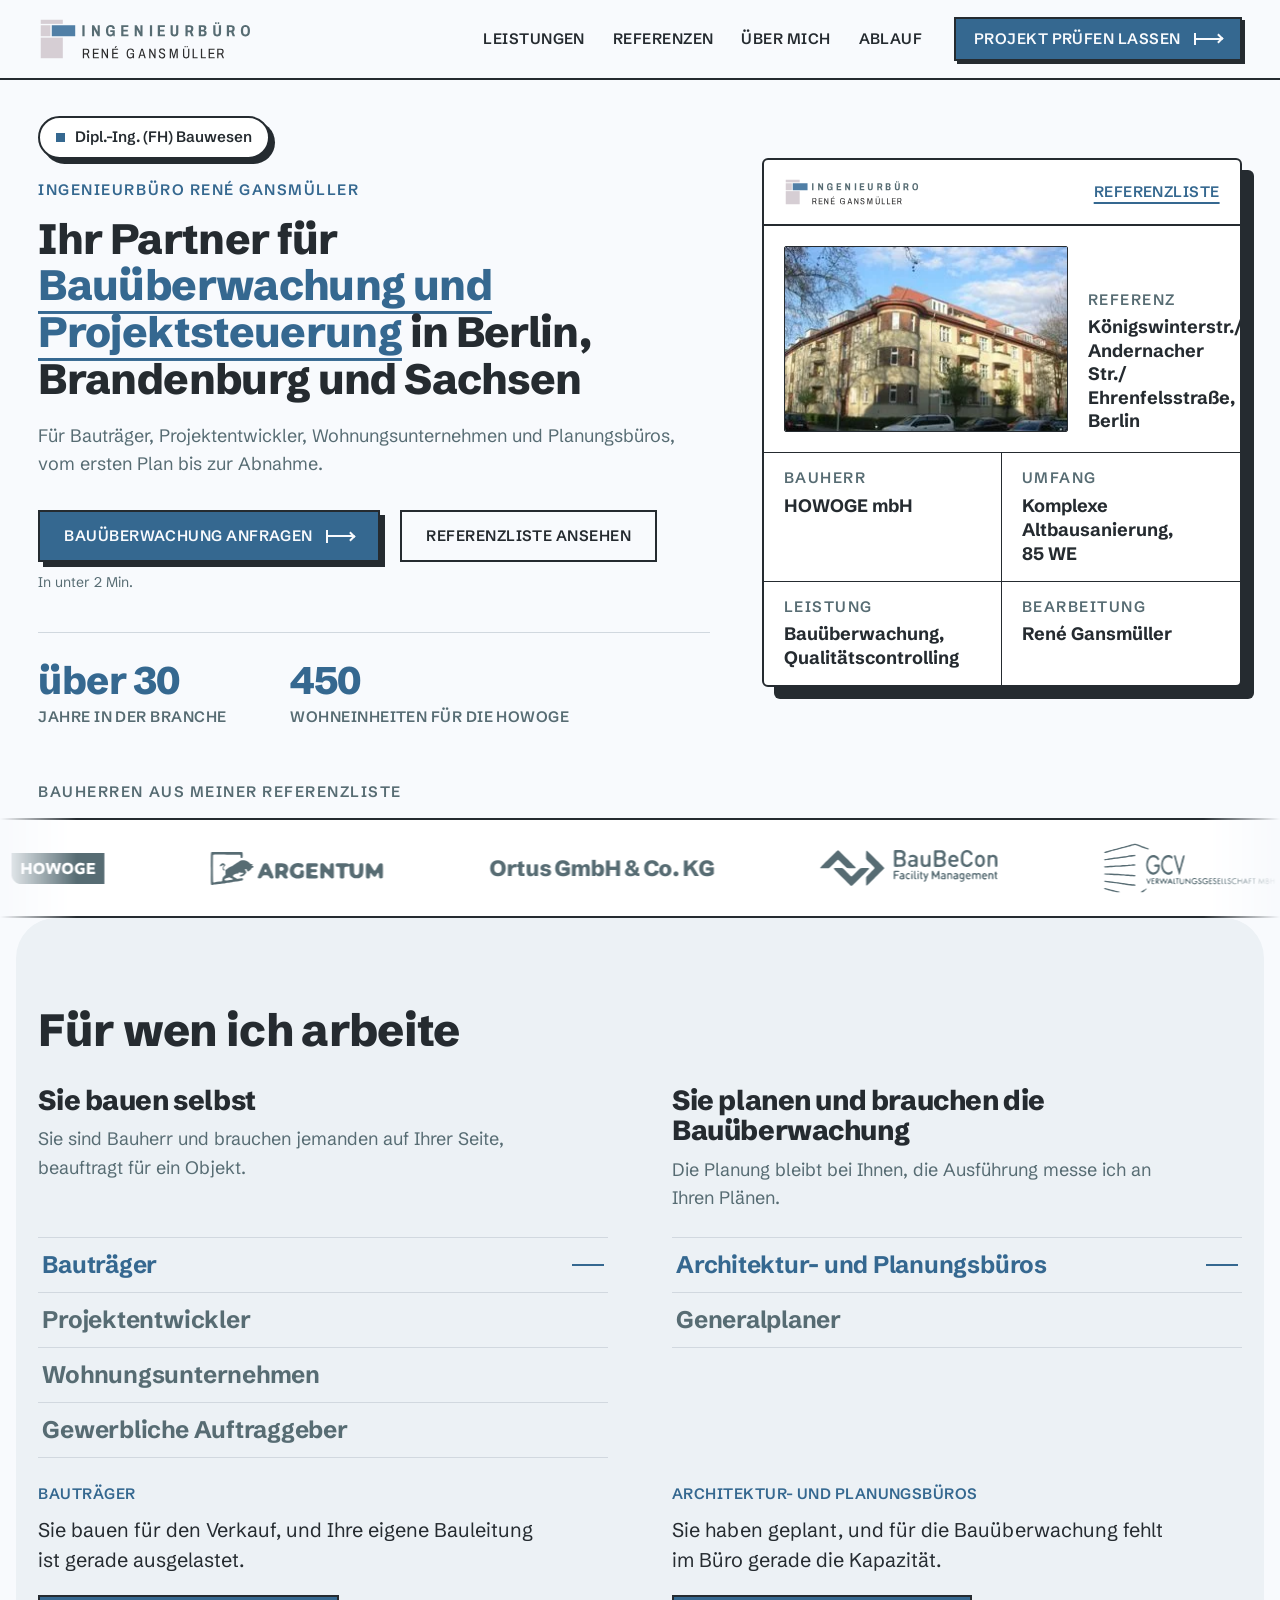
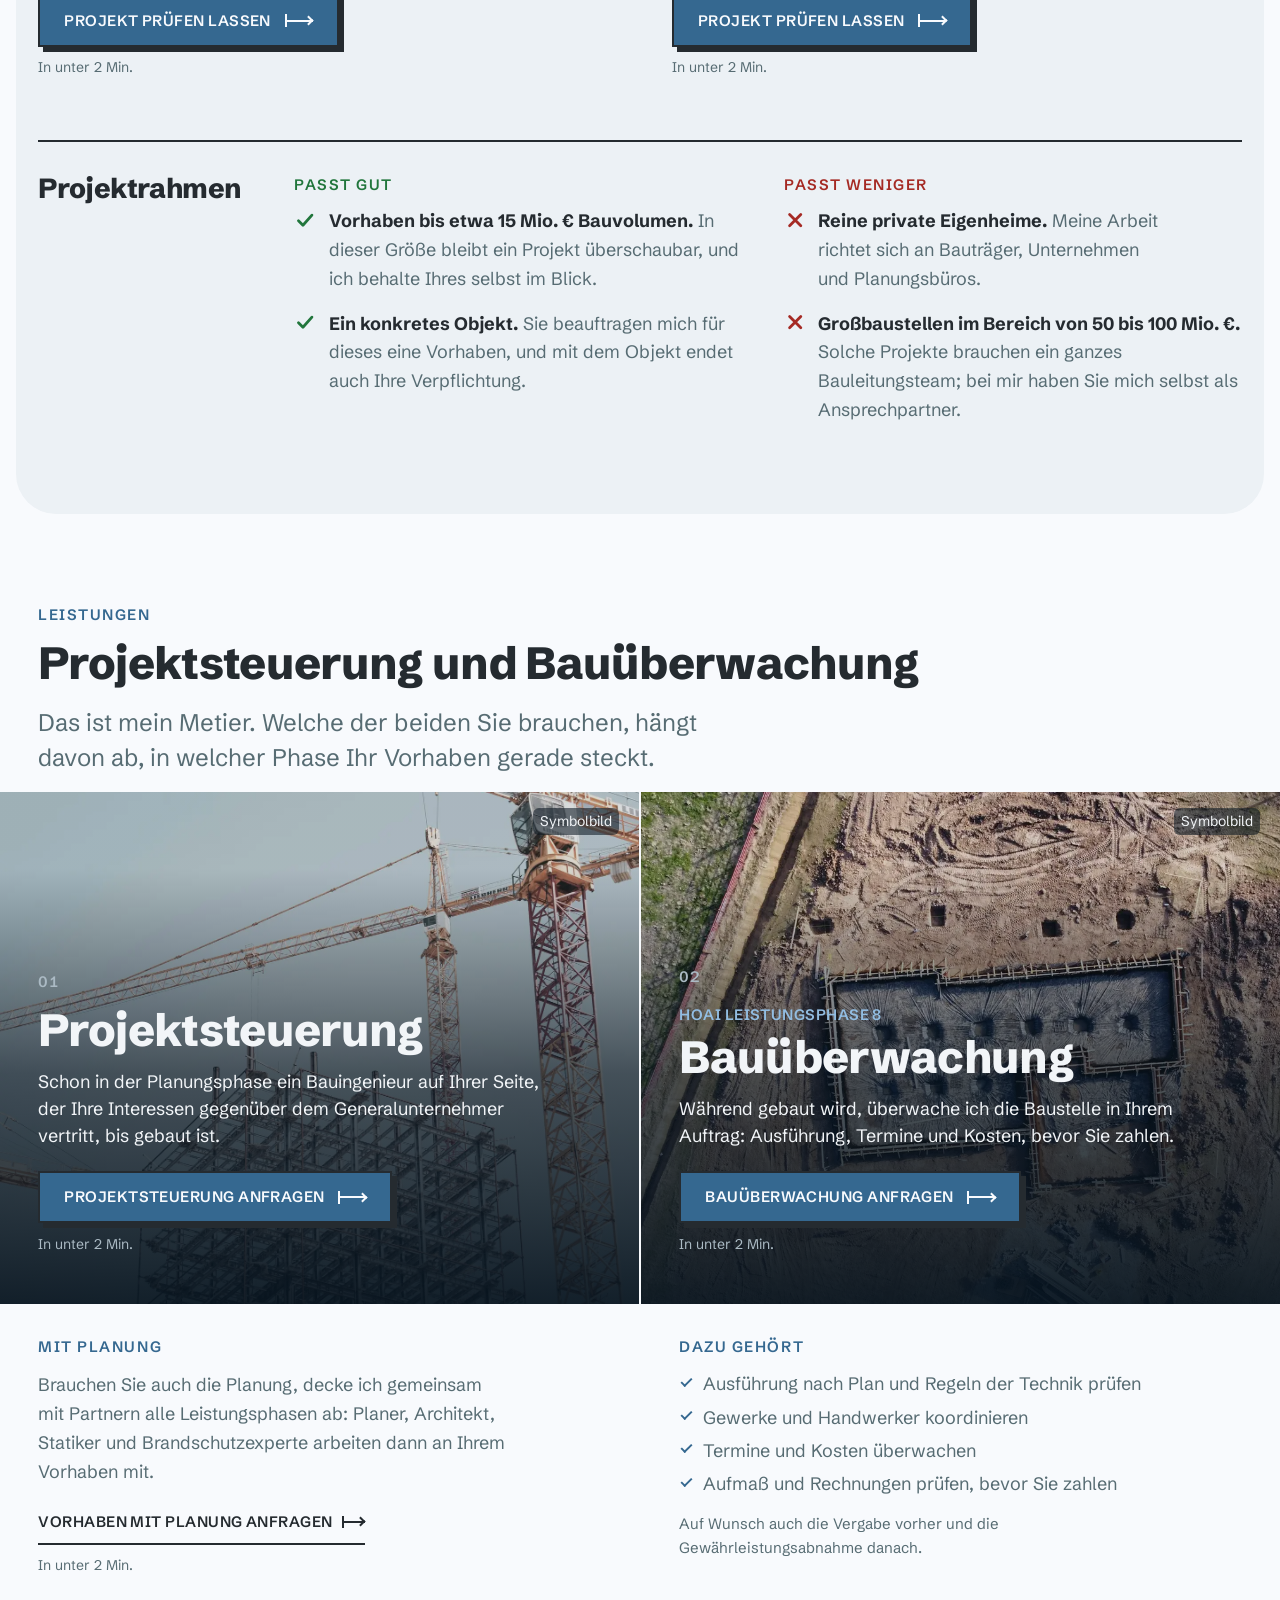
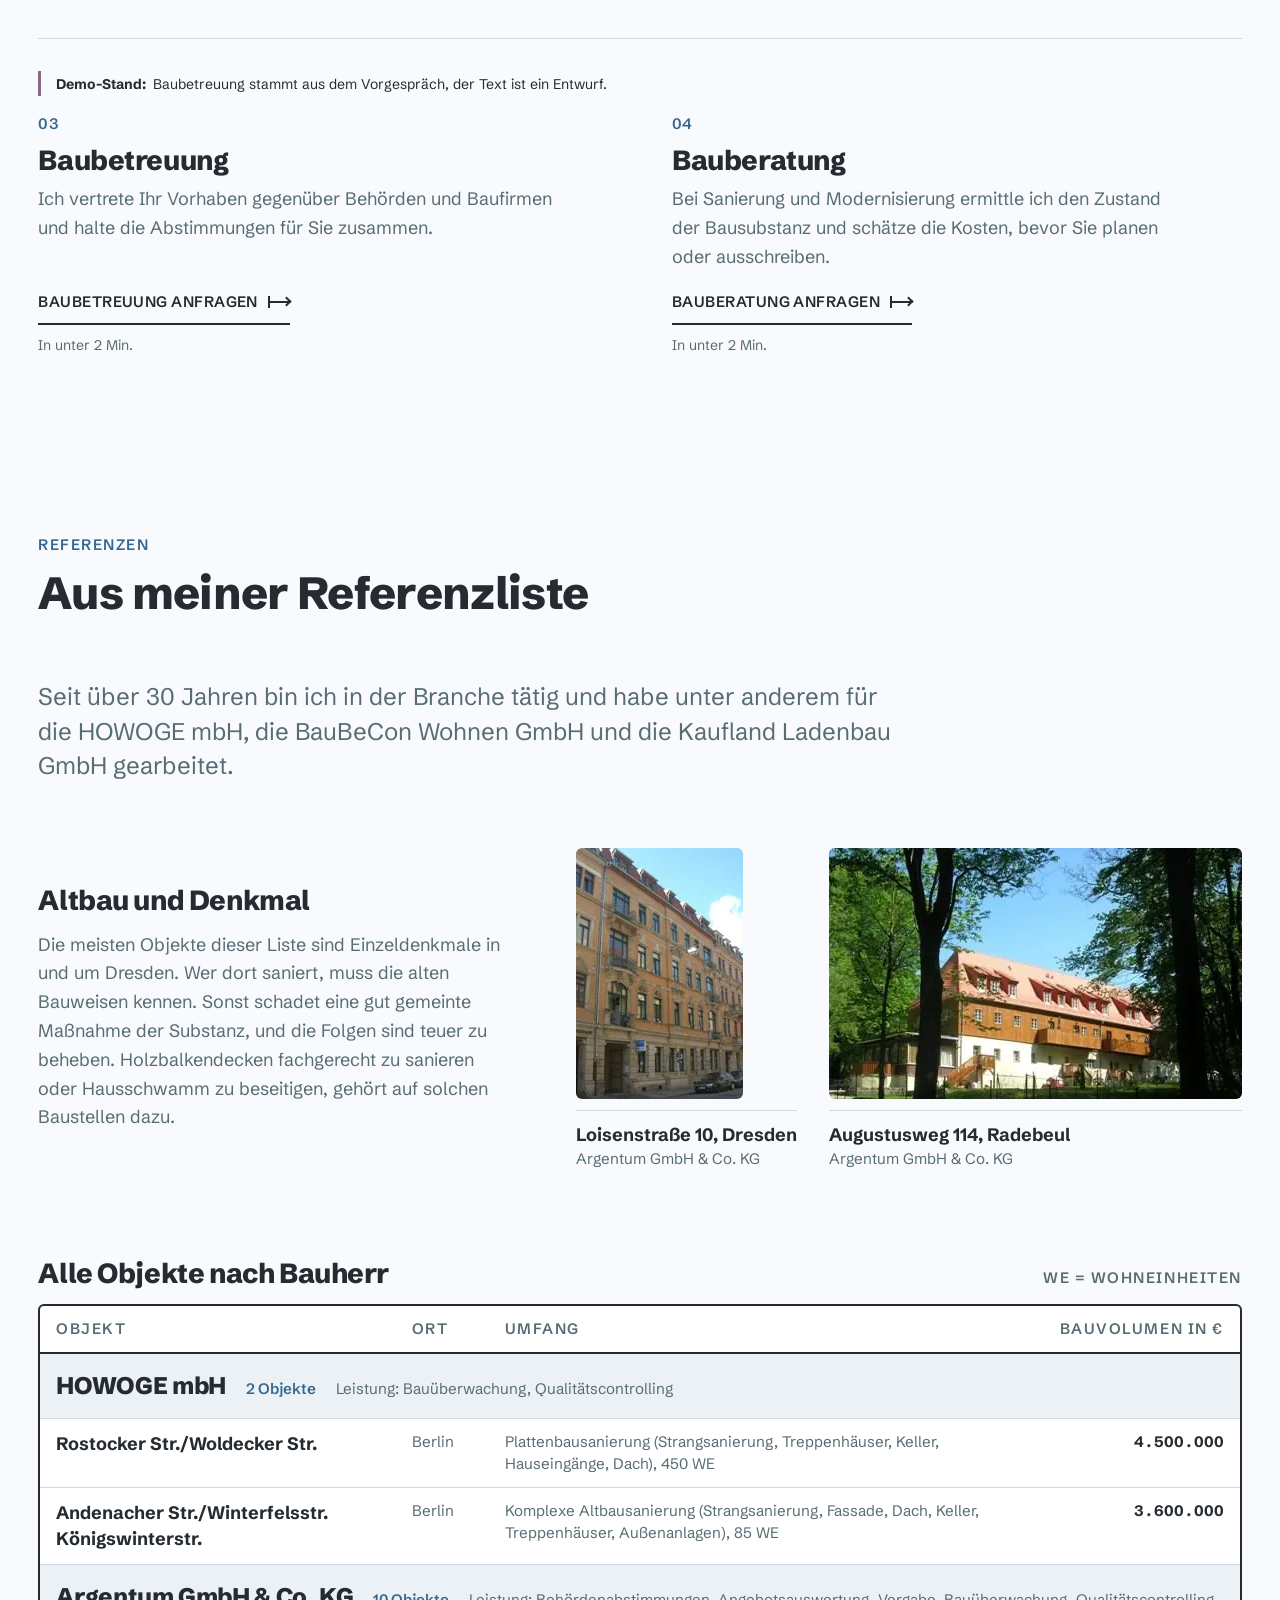
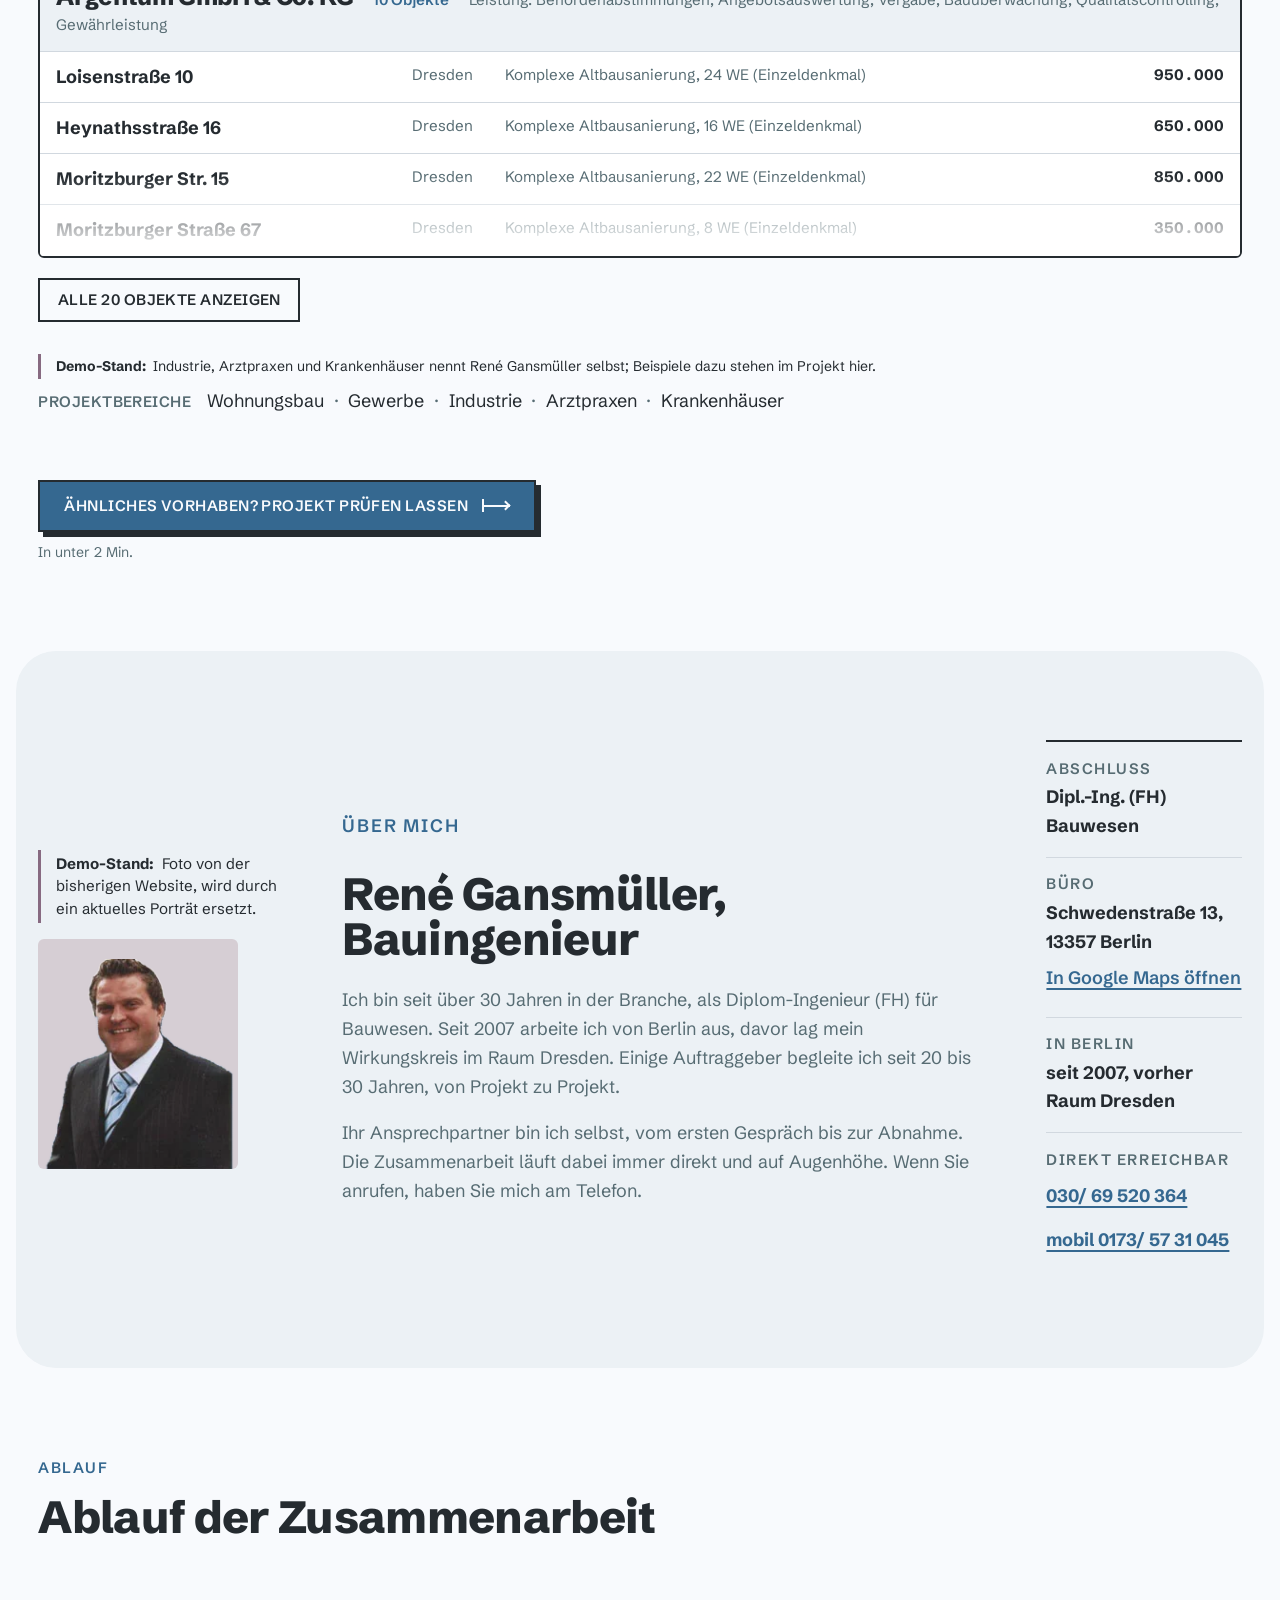
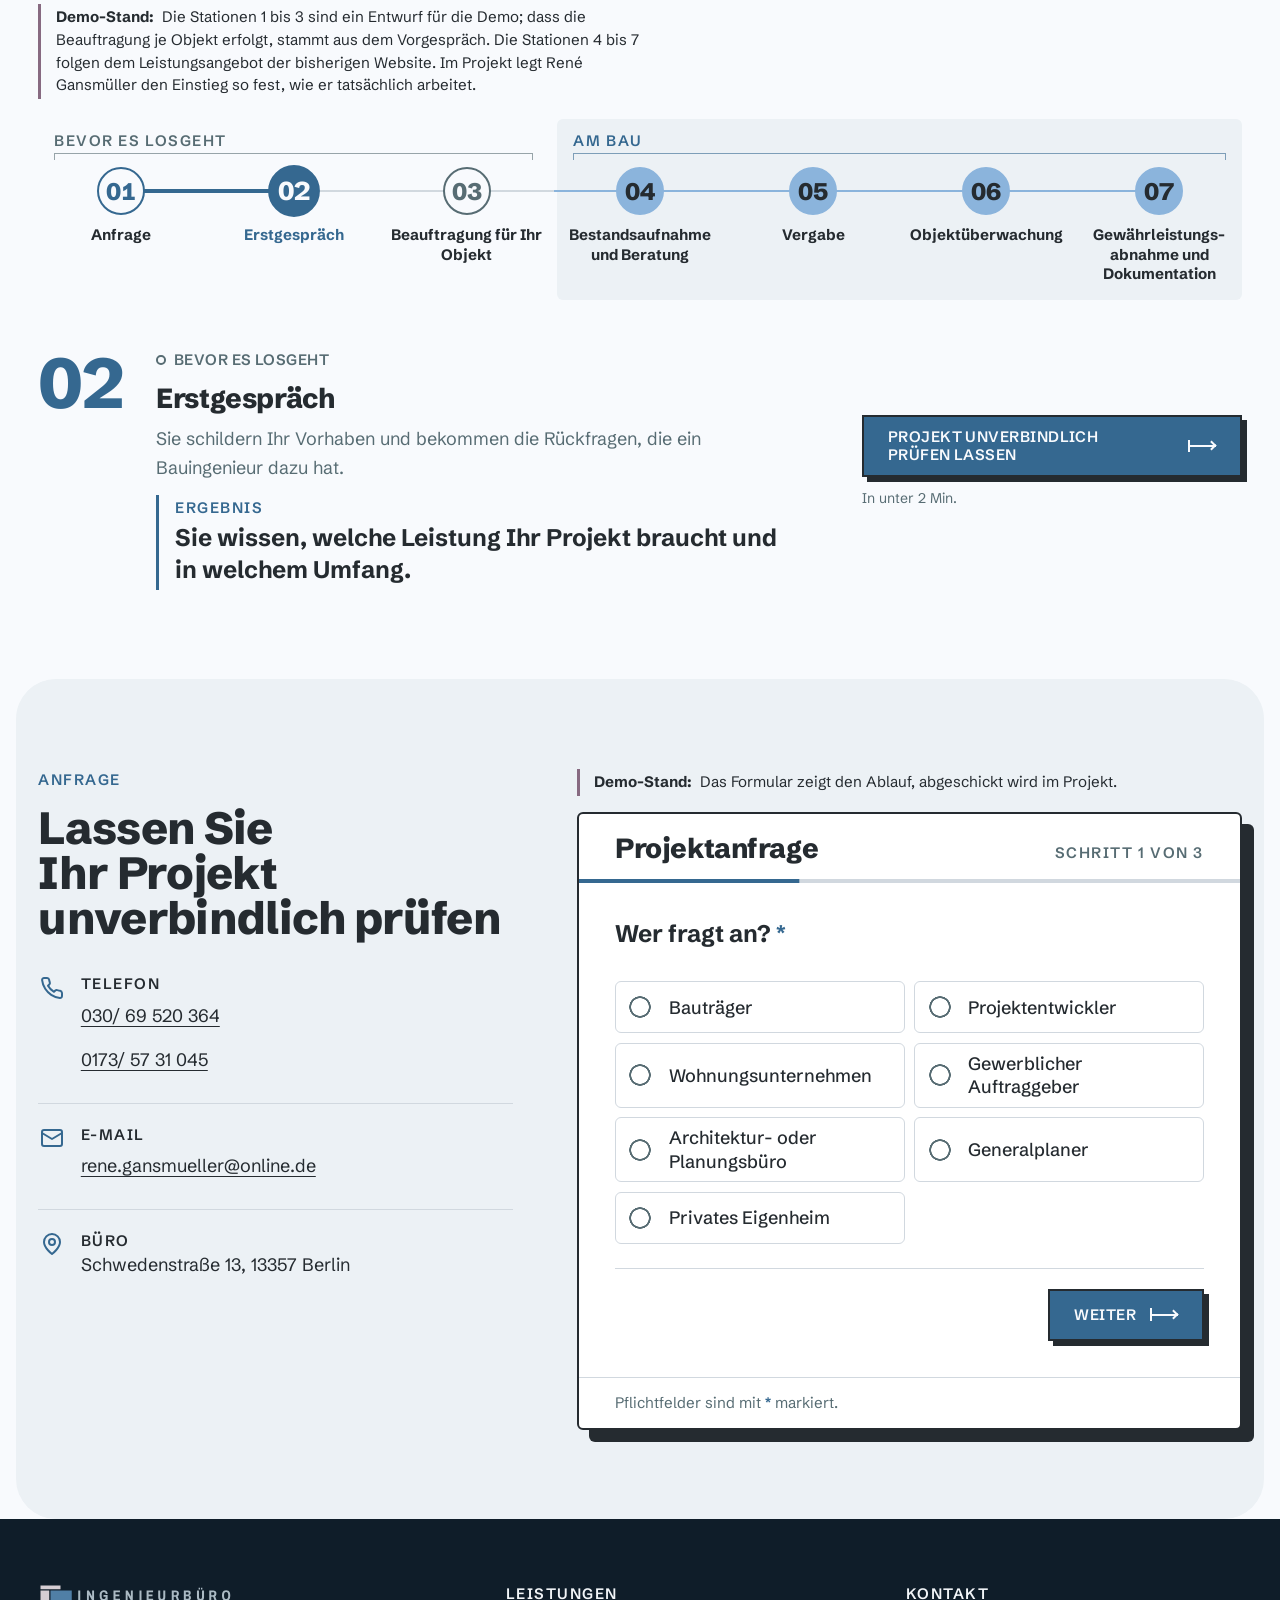
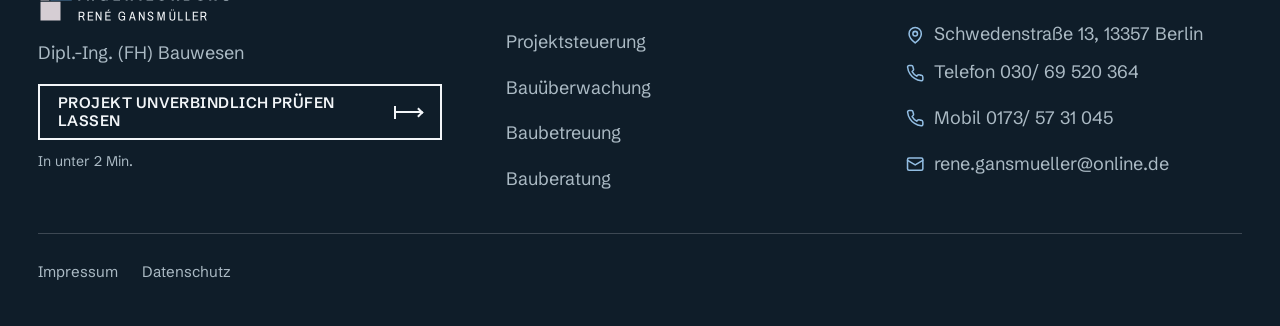
==== site/index.html @ 70e85f19 "Hero-Band im ersten Bildschirm, Für wen zweispaltig mit Rollen-Tabs, Leistungen unten geordnet, Auto" ====
<!DOCTYPE html>
<html lang="de">
<head>
  <meta charset="UTF-8">
  <meta name="viewport" content="width=device-width, initial-scale=1.0">
  <title>Bauüberwachung und Projektsteuerung in Berlin | Gansmüller</title>
  <meta name="description" content="Bauüberwachung und Projektsteuerung für Bauherren und Planungsbüros: René Gansmüller, Bauingenieur in Berlin. Lassen Sie Ihr Projekt unverbindlich prüfen.">

  <meta property="og:type" content="website">
  <meta property="og:locale" content="de_DE">
  <meta property="og:title" content="René Gansmüller · Bauüberwachung und Projektsteuerung">
  <meta property="og:description" content="Bauingenieur in Berlin. Bauüberwachung und Projektsteuerung für Bauherren und Planungsbüros, objektbezogen beauftragt.">
  <meta property="og:image" content="https://gansmueller.vercel.app/assets/images/og-gansmueller.jpg">
  <meta property="og:image:width" content="1200">
  <meta property="og:image:height" content="630">
  <meta name="twitter:card" content="summary_large_image">

  <!-- Lokale Signale, nur belegte Felder (Scrape Impressum/Kontakt, Google-
       Eintrag). Kein aggregateRating, keine openingHours, kein priceRange,
       kein sameAs (keine Profile belegt). url = bestehende Domain laut Scrape. -->
  <script type="application/ld+json">
  {
    "@context": "https://schema.org",
    "@type": "ProfessionalService",
    "name": "Ingenieurbüro René Gansmüller",
    "url": "http://www.ingenieurbuero-gansmueller.de/",
    "telephone": "+49 30 69520364",
    "email": "rene.gansmueller@online.de",
    "address": {
      "@type": "PostalAddress",
      "streetAddress": "Schwedenstraße 13",
      "postalCode": "13357",
      "addressLocality": "Berlin",
      "addressCountry": "DE"
    }
  }
  </script>

  <script>document.documentElement.classList.add("js");</script>

  <link rel="stylesheet" href="css/fonts.css">
  <link rel="stylesheet" href="css/tokens.css">
  <link rel="stylesheet" href="css/base.css">
  <link rel="stylesheet" href="css/styles.css">
</head>
<body>
<!-- Icons (Strich, currentColor), einmal definiert. Funktion, kein Fotoersatz. -->
<svg width="0" height="0" class="vh" aria-hidden="true" focusable="false">
  <symbol id="i-telefon" viewBox="0 0 24 24"><path fill="none" stroke="currentColor" stroke-width="2" stroke-linecap="round" stroke-linejoin="round" d="M22 16.9v3a2 2 0 0 1-2.2 2 19.8 19.8 0 0 1-8.6-3.1 19.5 19.5 0 0 1-6-6A19.8 19.8 0 0 1 2.1 4.2 2 2 0 0 1 4.1 2h3a2 2 0 0 1 2 1.7c.1.9.4 1.8.7 2.7a2 2 0 0 1-.5 2.1L8 9.8a16 16 0 0 0 6 6l1.3-1.3a2 2 0 0 1 2.1-.4c.9.3 1.8.6 2.7.7a2 2 0 0 1 1.7 2z"/></symbol>
  <symbol id="i-mail" viewBox="0 0 24 24"><g fill="none" stroke="currentColor" stroke-width="2" stroke-linecap="round" stroke-linejoin="round"><rect x="2" y="4" width="20" height="16" rx="2"/><path d="m22 7-10 6L2 7"/></g></symbol>
  <symbol id="i-ort" viewBox="0 0 24 24"><g fill="none" stroke="currentColor" stroke-width="2" stroke-linecap="round" stroke-linejoin="round"><path d="M20 10c0 6-8 12-8 12S4 16 4 10a8 8 0 0 1 16 0z"/><circle cx="12" cy="10" r="3"/></g></symbol>
</svg>

<a class="sprunglink" href="#top">Zum Inhalt springen</a>

<header class="kopf kopf--kurzfassung" data-kopf>
  <div class="kopf__innen">
    <a class="kopf__logo" href="#top" aria-label="Ingenieurbüro René Gansmüller, zur Startseite">
      <img src="assets/images/logo.svg" alt="" width="156" height="32">
    </a>
    <nav class="kopf__nav" id="hauptmenue" aria-label="Hauptnavigation">
      <a href="#leistungen">Leistungen</a>
      <a href="#referenzen">Referenzen</a>
      <a href="#ueber-mich">Über mich</a>
      <a href="#ablauf">Ablauf</a>
      <a class="btn" href="#anfrage">Projekt prüfen lassen<span class="mass" aria-hidden="true"></span></a>
    </nav>
    <a class="kopf__tel" href="tel:+493069520364"><svg class="icon" aria-hidden="true"><use href="#i-telefon"/></svg>030/ 69 520 364</a>
    <a class="btn" href="#anfrage"><span class="lang"><span class="cta-text--voll">Projekt unverbindlich prüfen lassen</span><span class="cta-text--kurzfassung">Projekt prüfen lassen</span></span><span class="kurz">Projekt prüfen</span><span class="mass" aria-hidden="true"></span></a>
    <button class="kopf__menue" type="button" aria-expanded="false" aria-controls="hauptmenue" data-menue>
      <span class="kopf__menue-zeichen" aria-hidden="true"></span><span class="kopf__menue-text" data-menue-text>Menü</span>
    </button>
  </div>
</header>

<main id="top" tabindex="-1">

  <!-- Erster Bildschirm (Desktop): Hero und Bauherren-Band füllen zusammen
       die Fensterhöhe, das Band sitzt unten bündig (Bruno, Überarbeitung 3). -->
  <div class="erster-schirm">

  <!-- 1 · HERO – Referenz-Split. Inhalte aus Hero C (Station 2), Plankopf-Karte
       mit echter Referenz. Quellen: Objekt, Bauherr, Umfang, Leistung:
       Referenzliste.pdf; Bildunterschrift: Altseite 4.html; Titel: Impressum;
       „über 30 Jahre in der Branche“: Transkript; 450 WE: Referenzliste.pdf. -->
  <section class="hero layout" aria-labelledby="hero-titel">
    <div class="breakout hero__raster">
      <div class="hero__text">
        <p class="plakette">Dipl.-Ing. (FH) Bauwesen</p>
        <p class="kicker">Ingenieurbüro René Gansmüller</p>
        <h1 id="hero-titel">Ihr Partner für <span class="akzent">Bauüberwachung und Projektsteuerung</span> in Berlin, Brandenburg und Sachsen</h1>
        <p class="hero__zeile">Für Bauträger, Projektentwickler, Wohnungsunternehmen und Planungsbüros, vom ersten Plan bis zur Abnahme.</p>
        <div class="aktionen">
          <span class="cta-mit-claim"><a class="btn" href="?leistung=bauueberwachung#anfrage" data-vorbelegen>Bauüberwachung anfragen<span class="mass" aria-hidden="true"></span></a><span class="cta-claim">In unter 2 Min.</span></span>
          <a class="btn btn--kontur" href="#referenzen">Referenzliste ansehen</a>
        </div>
        <dl class="kennzahlen">
          <div><dt>Jahre in der Branche</dt><dd>über <span class="zaehler zaehler--2" data-zaehler="30" data-kurve="stark">30</span></dd></div>
          <div><dt>Wohneinheiten für die HOWOGE</dt><dd><span class="zaehler zaehler--3" data-zaehler="450" data-kurve="mild">450</span></dd></div>
        </dl>
      </div>

      <div class="plankopf">
        <div class="plankopf__kopf"><img src="assets/images/logo.svg" alt="" width="156" height="32"><a href="#referenzen">Referenzliste</a></div>
        <figure class="plankopf__objekt">
          <picture>
            <source srcset="assets/images/altbau-berlin-koenigswinterstrasse.webp" type="image/webp">
            <img src="assets/images/altbau-berlin-koenigswinterstrasse.jpg" alt="Wohngebäude an der Königswinterstraße in Berlin" width="284" height="186" decoding="async">
          </picture>
          <figcaption><span class="label">Referenz</span><strong>Königswinterstr./ Andernacher Str./ Ehrenfelsstraße, Berlin</strong></figcaption>
        </figure>
        <dl class="schriftfeld">
          <div><dt>Bauherr</dt><dd>HOWOGE mbH</dd></div>
          <div><dt>Umfang</dt><dd>Komplexe Altbausanierung, 85&nbsp;WE</dd></div>
          <div><dt>Leistung</dt><dd>Bauüberwachung, Qualitäts&shy;controlling</dd></div>
          <div><dt>Bearbeitung</dt><dd>René Gansmüller</dd></div>
        </dl>
      </div>
    </div>
  </section>

  <!-- BAUHERREN-BAND – Namen und Alt-Texte: Referenzliste.pdf. Logos: HOWOGE von
       deren Website, die übrigen vier für die Demo bereitgestellt und vektorisiert
       (quellen/logos.md). Ortus als Wortmarke. Reines CSS: läuft langsam, hält bei
       Hover an, bei reduzierter Bewegung statische Reihe. Drei Kopien aria-hidden,
       damit das Band auch auf breiten Fenstern lückenlos gefüllt ist. -->
  <section class="layout marquee-band" aria-labelledby="bauherren-titel">
    <div class="breakout marquee-kopf">
      <h2 class="label marquee-titel" id="bauherren-titel">Bauherren aus meiner Referenzliste</h2>
    </div>
    <!-- Einfärbung der Logos im Ruhezustand: exakt --color-text-muted (flood-color per CSS).
         „negativ“: HOWOGE hat weiße Schrift auf eigener Fläche; die Fläche wird eingefärbt,
         die Schrift bleibt ausgespart. -->
    <svg class="svg-filter" aria-hidden="true" focusable="false" width="0" height="0">
      <filter id="logo-mono" color-interpolation-filters="sRGB">
        <feFlood class="logo-mono-farbe"/>
        <feComposite in2="SourceAlpha" operator="in"/>
      </filter>
      <filter id="logo-mono-negativ" color-interpolation-filters="sRGB">
        <feColorMatrix in="SourceGraphic" type="matrix" values="0 0 0 0 0  0 0 0 0 0  0 0 0 0 0  -0.4316 -1.4519 -0.1466 0 2.0301" result="flaeche"/>
        <feComposite in="flaeche" in2="SourceAlpha" operator="in" result="maske"/>
        <feFlood class="logo-mono-farbe"/>
        <feComposite in2="maske" operator="in"/>
      </filter>
    </svg>
    <div class="full marquee" data-marquee>
      <div class="marquee__spur">
        <ul class="marquee__liste">
            <li class="marquee__eintrag"><img class="marquee__logo marquee__logo--howoge marquee__logo--negativ" src="assets/images/logos/howoge.svg" alt="HOWOGE mbH" width="108" height="36"></li>
            <li class="marquee__eintrag"><img class="marquee__logo marquee__logo--argentum" src="assets/images/logos/argentum.svg" alt="Argentum GmbH &amp; Co. KG" width="175" height="35"></li>
            <li class="marquee__eintrag"><span class="wortmarke">Ortus GmbH &amp; Co. KG</span></li>
            <li class="marquee__eintrag"><img class="marquee__logo marquee__logo--baubecon" src="assets/images/logos/baubecon.svg" alt="BauBeCon Wohnen GmbH" width="173" height="37"></li>
            <li class="marquee__eintrag"><img class="marquee__logo marquee__logo--gcv" src="assets/images/logos/gcv.svg" alt="GVC mbH" width="147" height="43"></li>
            <li class="marquee__eintrag"><img class="marquee__logo marquee__logo--kaufland" src="assets/images/logos/kaufland.svg" alt="Kaufland Ladenbau GmbH" width="53" height="53"></li>
        </ul>
        <ul class="marquee__liste marquee__liste--kopie" aria-hidden="true">
            <li class="marquee__eintrag"><img class="marquee__logo marquee__logo--howoge marquee__logo--negativ" src="assets/images/logos/howoge.svg" alt="" width="108" height="36"></li>
            <li class="marquee__eintrag"><img class="marquee__logo marquee__logo--argentum" src="assets/images/logos/argentum.svg" alt="" width="175" height="35"></li>
            <li class="marquee__eintrag"><span class="wortmarke">Ortus GmbH &amp; Co. KG</span></li>
            <li class="marquee__eintrag"><img class="marquee__logo marquee__logo--baubecon" src="assets/images/logos/baubecon.svg" alt="" width="173" height="37"></li>
            <li class="marquee__eintrag"><img class="marquee__logo marquee__logo--gcv" src="assets/images/logos/gcv.svg" alt="" width="147" height="43"></li>
            <li class="marquee__eintrag"><img class="marquee__logo marquee__logo--kaufland" src="assets/images/logos/kaufland.svg" alt="" width="53" height="53"></li>
        </ul>
        <ul class="marquee__liste marquee__liste--kopie" aria-hidden="true">
            <li class="marquee__eintrag"><img class="marquee__logo marquee__logo--howoge marquee__logo--negativ" src="assets/images/logos/howoge.svg" alt="" width="108" height="36"></li>
            <li class="marquee__eintrag"><img class="marquee__logo marquee__logo--argentum" src="assets/images/logos/argentum.svg" alt="" width="175" height="35"></li>
            <li class="marquee__eintrag"><span class="wortmarke">Ortus GmbH &amp; Co. KG</span></li>
            <li class="marquee__eintrag"><img class="marquee__logo marquee__logo--baubecon" src="assets/images/logos/baubecon.svg" alt="" width="173" height="37"></li>
            <li class="marquee__eintrag"><img class="marquee__logo marquee__logo--gcv" src="assets/images/logos/gcv.svg" alt="" width="147" height="43"></li>
            <li class="marquee__eintrag"><img class="marquee__logo marquee__logo--kaufland" src="assets/images/logos/kaufland.svg" alt="" width="53" height="53"></li>
        </ul>
        <ul class="marquee__liste marquee__liste--kopie" aria-hidden="true">
            <li class="marquee__eintrag"><img class="marquee__logo marquee__logo--howoge marquee__logo--negativ" src="assets/images/logos/howoge.svg" alt="" width="108" height="36"></li>
            <li class="marquee__eintrag"><img class="marquee__logo marquee__logo--argentum" src="assets/images/logos/argentum.svg" alt="" width="175" height="35"></li>
            <li class="marquee__eintrag"><span class="wortmarke">Ortus GmbH &amp; Co. KG</span></li>
            <li class="marquee__eintrag"><img class="marquee__logo marquee__logo--baubecon" src="assets/images/logos/baubecon.svg" alt="" width="173" height="37"></li>
            <li class="marquee__eintrag"><img class="marquee__logo marquee__logo--gcv" src="assets/images/logos/gcv.svg" alt="" width="147" height="43"></li>
            <li class="marquee__eintrag"><img class="marquee__logo marquee__logo--kaufland" src="assets/images/logos/kaufland.svg" alt="" width="53" height="53"></li>
        </ul>
      </div>
    </div>
  </section>
  </div>

  <!-- 2 · FÜR WEN – zwei getrennte Wege (§9), abgesetzte Fläche -->
  <section class="layout" id="fuer-wen" aria-labelledby="fuer-wen-titel">
    <div class="full panel abschnitt layout">
      <header class="breakout fuer-wen__kopf">
        <h2 id="fuer-wen-titel">Für wen ich arbeite</h2>
      </header>
      <div class="breakout wege" data-wege>
        <div class="weg" data-weg>
          <header class="weg__kopf">
            <h3 class="weg__titel" id="weg-bauen">Sie bauen selbst</h3>
            <p class="weg__satz">Sie sind Bauherr und brauchen jemanden auf Ihrer Seite, beauftragt für ein Objekt.</p>
          </header>
          <div class="rollen" role="tablist" aria-labelledby="weg-bauen" aria-orientation="vertical" data-rollen>
            <button class="rolle" type="button" role="tab" id="rolle-bautraeger" aria-controls="rolle-bautraeger-text" aria-selected="true" tabindex="0">Bauträger</button>
            <button class="rolle" type="button" role="tab" id="rolle-projektentwickler" aria-controls="rolle-projektentwickler-text" aria-selected="false" tabindex="-1">Projektentwickler</button>
            <button class="rolle" type="button" role="tab" id="rolle-wohnungsunternehmen" aria-controls="rolle-wohnungsunternehmen-text" aria-selected="false" tabindex="-1">Wohnungsunternehmen</button>
            <button class="rolle" type="button" role="tab" id="rolle-gewerblich" aria-controls="rolle-gewerblich-text" aria-selected="false" tabindex="-1">Gewerbliche Auftraggeber</button>
          </div>
          <div class="rollen-texte">
            <div class="rollen-text" role="tabpanel" id="rolle-bautraeger-text" aria-labelledby="rolle-bautraeger">
              <p class="rollen-text__rolle">Bauträger</p>
              <p class="rollen-text__satz">Sie bauen für den Verkauf, und Ihre eigene Bauleitung ist gerade ausgelastet.</p>
              <span class="cta-mit-claim"><a class="btn" href="?auftraggeber=bautraeger#anfrage" data-vorbelegen>Projekt prüfen lassen<span class="mass" aria-hidden="true"></span></a><span class="cta-claim">In unter 2 Min.</span></span>
            </div>
            <div class="rollen-text" role="tabpanel" id="rolle-projektentwickler-text" aria-labelledby="rolle-projektentwickler">
              <p class="rollen-text__rolle">Projektentwickler</p>
              <p class="rollen-text__satz">Sie entwickeln ein Vorhaben und wollen schon in der Planung jemanden an Ihrer Seite, der vom Bau kommt.</p>
              <span class="cta-mit-claim"><a class="btn" href="?auftraggeber=projektentwickler#anfrage" data-vorbelegen>Projekt prüfen lassen<span class="mass" aria-hidden="true"></span></a><span class="cta-claim">In unter 2 Min.</span></span>
            </div>
            <div class="rollen-text" role="tabpanel" id="rolle-wohnungsunternehmen-text" aria-labelledby="rolle-wohnungsunternehmen">
              <p class="rollen-text__rolle">Wohnungsunternehmen</p>
              <p class="rollen-text__satz">Sie sanieren Ihren Bestand und brauchen für ein Haus jemanden, der die Baustelle für Sie im Blick hat.</p>
              <span class="cta-mit-claim"><a class="btn" href="?auftraggeber=wohnungsunternehmen#anfrage" data-vorbelegen>Projekt prüfen lassen<span class="mass" aria-hidden="true"></span></a><span class="cta-claim">In unter 2 Min.</span></span>
            </div>
            <div class="rollen-text" role="tabpanel" id="rolle-gewerblich-text" aria-labelledby="rolle-gewerblich">
              <p class="rollen-text__rolle">Gewerbliche Auftraggeber</p>
              <p class="rollen-text__satz">Sie bauen für Ihren eigenen Betrieb, und das Tagesgeschäft lässt keine Zeit für die Baustelle.</p>
              <span class="cta-mit-claim"><a class="btn" href="?auftraggeber=gewerblich#anfrage" data-vorbelegen>Projekt prüfen lassen<span class="mass" aria-hidden="true"></span></a><span class="cta-claim">In unter 2 Min.</span></span>
            </div>
          </div>
        </div>
        <div class="weg" data-weg>
          <header class="weg__kopf">
            <h3 class="weg__titel" id="weg-planen">Sie planen und brauchen die Bauüberwachung</h3>
            <p class="weg__satz">Die Planung bleibt bei Ihnen, die Ausführung messe ich an Ihren Plänen.</p>
          </header>
          <div class="rollen" role="tablist" aria-labelledby="weg-planen" aria-orientation="vertical" data-rollen>
            <button class="rolle" type="button" role="tab" id="rolle-planungsbuero" aria-controls="rolle-planungsbuero-text" aria-selected="true" tabindex="0">Architektur- und Planungsbüros</button>
            <button class="rolle" type="button" role="tab" id="rolle-generalplaner" aria-controls="rolle-generalplaner-text" aria-selected="false" tabindex="-1">Generalplaner</button>
          </div>
          <div class="rollen-texte">
            <div class="rollen-text" role="tabpanel" id="rolle-planungsbuero-text" aria-labelledby="rolle-planungsbuero">
              <p class="rollen-text__rolle">Architektur- und Planungsbüros</p>
              <p class="rollen-text__satz">Sie haben geplant, und für die Bauüberwachung fehlt im Büro gerade die Kapazität.</p>
              <span class="cta-mit-claim"><a class="btn" href="?auftraggeber=planungsbuero#anfrage" data-vorbelegen>Projekt prüfen lassen<span class="mass" aria-hidden="true"></span></a><span class="cta-claim">In unter 2 Min.</span></span>
            </div>
            <div class="rollen-text" role="tabpanel" id="rolle-generalplaner-text" aria-labelledby="rolle-generalplaner">
              <p class="rollen-text__rolle">Generalplaner</p>
              <p class="rollen-text__satz">Sie verantworten die gesamte Planung und geben die Bauüberwachung für ein Objekt ab.</p>
              <span class="cta-mit-claim"><a class="btn" href="?auftraggeber=generalplaner#anfrage" data-vorbelegen>Projekt prüfen lassen<span class="mass" aria-hidden="true"></span></a><span class="cta-claim">In unter 2 Min.</span></span>
            </div>
          </div>
        </div>
      </div>
      <div class="breakout rahmen">
        <h3 class="rahmen__titel">Projektrahmen</h3>
        <div class="rahmen__spalten">
          <div class="rahmen__spalte rahmen__spalte--passt">
            <p class="label">Passt gut</p>
            <ul>
              <li><svg class="rahmen__zeichen" viewBox="0 0 20 20" aria-hidden="true" focusable="false"><path d="M4 10.5l4 4 8-9" fill="none" stroke="currentColor" stroke-width="2.5" stroke-linecap="round" stroke-linejoin="round"/></svg><span><span class="vh">Passt gut: </span><strong>Vorhaben bis etwa 15&nbsp;Mio.&nbsp;€ Bauvolumen.</strong> In dieser Größe bleibt ein Projekt überschaubar, und ich behalte Ihres selbst im Blick.</span></li>
              <li><svg class="rahmen__zeichen" viewBox="0 0 20 20" aria-hidden="true" focusable="false"><path d="M4 10.5l4 4 8-9" fill="none" stroke="currentColor" stroke-width="2.5" stroke-linecap="round" stroke-linejoin="round"/></svg><span><span class="vh">Passt gut: </span><strong>Ein konkretes Objekt.</strong> Sie beauftragen mich für dieses eine Vorhaben, und mit dem Objekt endet auch Ihre Verpflichtung.</span></li>
            </ul>
          </div>
          <div class="rahmen__spalte rahmen__spalte--weniger">
            <p class="label">Passt weniger</p>
            <ul>
              <li><svg class="rahmen__zeichen" viewBox="0 0 20 20" aria-hidden="true" focusable="false"><path d="M5 5l10 10M15 5L5 15" fill="none" stroke="currentColor" stroke-width="2.5" stroke-linecap="round"/></svg><span><span class="vh">Passt weniger: </span><strong>Reine private Eigenheime.</strong> Meine Arbeit richtet sich an Bauträger, Unternehmen und Planungsbüros.</span></li>
              <li><svg class="rahmen__zeichen" viewBox="0 0 20 20" aria-hidden="true" focusable="false"><path d="M5 5l10 10M15 5L5 15" fill="none" stroke="currentColor" stroke-width="2.5" stroke-linecap="round"/></svg><span><span class="vh">Passt weniger: </span><strong>Großbaustellen im Bereich von 50 bis 100&nbsp;Mio.&nbsp;€.</strong> Solche Projekte brauchen ein ganzes Bauleitungsteam; bei mir haben Sie mich selbst als Ansprechpartner.</span></li>
            </ul>
          </div>
        </div>
      </div>
    </div>
  </section>

  <!-- 3 · LEISTUNGEN – zwei große Fotokacheln (randlos), Aufgaben als Schlagworte,
       zwei kleine Kacheln, Partnerzeile. Fotos: Bildplatz, Herkunft und Stand in
       quellen/bilder-unsplash.md. Texte: Scrape (Leistungen), Transkript. -->
  <section class="abschnitt layout" id="leistungen" aria-labelledby="leistungen-titel">
    <header class="breakout abschnitt-kopf">
      <p class="kicker">Leistungen</p>
      <h2 id="leistungen-titel">Projektsteuerung und Bauüberwachung</h2>
      <p class="lead">Das ist mein Metier. Welche der beiden Sie brauchen, hängt davon ab, in welcher Phase Ihr Vorhaben gerade steckt.</p>
    </header>

    <div class="full kacheln">
      <article class="kachel" id="projektsteuerung" aria-labelledby="projektsteuerung-titel">
        <picture>
          <source srcset="assets/images/leistungen/projektsteuerung.webp" type="image/webp">
          <img class="kachel__bild kachel__bild--oben" src="assets/images/leistungen/projektsteuerung.jpg" alt="" width="1440" height="1296" loading="lazy" decoding="async">
        </picture>
        <div class="kachel__inhalt">
          <p class="kachel__nr" aria-hidden="true">01</p>
          <h3 id="projektsteuerung-titel">Projektsteuerung</h3>
          <p>Schon in der Planungsphase ein Bauingenieur auf Ihrer Seite, der Ihre Interessen gegenüber dem Generalunternehmer vertritt, bis gebaut ist.</p>
          <span class="cta-mit-claim cta-mit-claim--dunkel"><a class="btn" href="?leistung=projektsteuerung#anfrage" data-vorbelegen>Projektsteuerung anfragen<span class="mass" aria-hidden="true"></span></a><span class="cta-claim">In unter 2 Min.</span></span>
        </div>
      </article>
      <article class="kachel" id="bauueberwachung" aria-labelledby="bauueberwachung-titel">
        <picture>
          <source srcset="assets/images/leistungen/bauueberwachung.webp" type="image/webp">
          <img class="kachel__bild" src="assets/images/leistungen/bauueberwachung.jpg" alt="" width="1440" height="810" loading="lazy" decoding="async">
        </picture>
        <div class="kachel__inhalt">
          <p class="kachel__nr" aria-hidden="true">02</p>
          <p class="kachel__kicker">HOAI Leistungsphase&nbsp;8</p>
          <h3 id="bauueberwachung-titel">Bauüberwachung</h3>
          <p>Während gebaut wird, überwache ich die Baustelle in Ihrem Auftrag: Ausführung, Termine und Kosten, bevor Sie zahlen.</p>
          <span class="cta-mit-claim cta-mit-claim--dunkel"><a class="btn" href="?leistung=bauueberwachung#anfrage" data-vorbelegen>Bauüberwachung anfragen<span class="mass" aria-hidden="true"></span></a><span class="cta-claim">In unter 2 Min.</span></span>
        </div>
      </article>
    </div>

    <div class="full leistung-details">
      <div class="leistung-details__spalte">
        <p class="label">Mit Planung</p>
        <p>Brauchen Sie auch die Planung, decke ich gemeinsam mit Partnern alle Leistungsphasen ab: Planer, Architekt, Statiker und Brandschutzexperte arbeiten dann an Ihrem Vorhaben mit.</p>
        <span class="cta-mit-claim"><a class="textlink" href="?leistung=alle-leistungsphasen#anfrage" data-vorbelegen>Vorhaben mit Planung anfragen<span class="mass" aria-hidden="true"></span></a><span class="cta-claim">In unter 2 Min.</span></span>
      </div>
      <div class="leistung-details__spalte" id="vergabe">
        <p class="label">Dazu gehört</p>
        <ul class="haken-liste">
          <li>Ausführung nach Plan und Regeln der Technik prüfen</li>
          <li>Gewerke und Handwerker koordinieren</li>
          <li>Termine und Kosten überwachen</li>
          <li>Aufmaß und Rechnungen prüfen, bevor Sie zahlen</li>
        </ul>
        <p class="leistung-details__zusatz">Auf Wunsch auch die Vergabe vorher und die Gewährleistungsabnahme danach.</p>
      </div>
    </div>

    <div class="breakout weitere-leistungen">
      <p class="demo-hinweis demo-hinweis--klein" role="note"><strong>Demo-Stand:</strong> Baubetreuung stammt aus dem Vorgespräch, der Text ist ein Entwurf.</p>
      <article class="weitere-leistung" id="baubetreuung" aria-labelledby="baubetreuung-titel">
        <p class="weitere-leistung__nr" aria-hidden="true">03</p>
        <h3 id="baubetreuung-titel">Baubetreuung</h3>
        <p>Ich vertrete Ihr Vorhaben gegenüber Behörden und Baufirmen und halte die Abstimmungen für Sie zusammen.</p>
        <span class="cta-mit-claim"><a class="textlink" href="?leistung=baubetreuung#anfrage" data-vorbelegen>Baubetreuung anfragen<span class="mass" aria-hidden="true"></span></a><span class="cta-claim">In unter 2 Min.</span></span>
      </article>
      <article class="weitere-leistung" id="bauberatung" aria-labelledby="bauberatung-titel">
        <p class="weitere-leistung__nr" aria-hidden="true">04</p>
        <h3 id="bauberatung-titel">Bauberatung</h3>
        <p>Bei Sanierung und Modernisierung ermittle ich den Zustand der Bausubstanz und schätze die Kosten, bevor Sie planen oder ausschreiben.</p>
        <span class="cta-mit-claim"><a class="textlink" href="?leistung=bauberatung#anfrage" data-vorbelegen>Bauberatung anfragen<span class="mass" aria-hidden="true"></span></a><span class="cta-claim">In unter 2 Min.</span></span>
      </article>
    </div>
  </section>

  <!-- 4 + 5 · REFERENZEN – Bauherren-Raster, Altbau und Denkmal, Register.
       Alle Daten: Referenzliste.pdf (quellen/scrape-website.md), Schreibweise
       nach PDF. Objektzahl je Bauherr = Zeilen im Register. -->
  <section class="abschnitt layout referenzen" id="referenzen" aria-labelledby="referenzen-titel">
    <header class="breakout abschnitt-kopf">
      <p class="kicker">Referenzen</p>
      <h2 id="referenzen-titel">Aus meiner Referenzliste</h2>
    </header>

    <p class="ref-intro breakout">Seit über 30 Jahren bin ich in der Branche tätig und habe unter anderem für die HOWOGE mbH, die BauBeCon Wohnen GmbH und die Kaufland Ladenbau GmbH gearbeitet.</p>

    <div class="breakout denkmal">
      <div class="denkmal__text">
        <h3>Altbau und Denkmal</h3>
        <p>Die meisten Objekte dieser Liste sind Einzeldenkmale in und um Dresden. Wer dort saniert, muss die alten Bauweisen kennen. Sonst schadet eine gut gemeinte Maßnahme der Substanz, und die Folgen sind teuer zu beheben. Holzbalkendecken fachgerecht zu sanieren oder Hausschwamm zu beseitigen, gehört auf solchen Baustellen dazu.</p>
      </div>
      <div class="denkmal__fotos">
        <figure class="ref-foto">
          <picture>
            <source srcset="assets/images/denkmal-dresden-loisenstrasse.webp" type="image/webp">
            <img src="assets/images/denkmal-dresden-loisenstrasse.jpg" alt="Wohnhaus Loisenstraße 10 in Dresden, Straßenansicht" width="167" height="251" decoding="async">
          </picture>
          <figcaption><strong>Loisenstraße 10, Dresden</strong><span>Argentum GmbH &amp; Co. KG</span></figcaption>
        </figure>
        <figure class="ref-foto">
          <picture>
            <source srcset="assets/images/denkmal-radebeul-augustusweg.webp" type="image/webp">
            <img src="assets/images/denkmal-radebeul-augustusweg.jpg" alt="Wohnhaus Augustusweg 114 in Radebeul" width="413" height="251" decoding="async">
          </picture>
          <figcaption><strong>Augustusweg 114, Radebeul</strong><span>Argentum GmbH &amp; Co. KG</span></figcaption>
        </figure>
      </div>
    </div>

    <div class="breakout register-block" id="register">
      <div class="register-kopf">
        <h3>Alle Objekte nach Bauherr</h3>
        <p class="label">WE = Wohneinheiten</p>
      </div>
      <div class="karte register-karte" id="register-tabelle" data-register>
      <table class="register">
        <caption class="vh">Referenzobjekte nach Bauherr</caption>
        <thead>
          <tr><th scope="col">Objekt</th><th scope="col">Ort</th><th scope="col">Umfang</th><th scope="col" class="spalte-betrag">Bauvolumen in €</th></tr>
        </thead>
        <tbody>
          <tr class="gruppe"><th scope="rowgroup" colspan="4"><span class="gruppe__bauherr">HOWOGE mbH</span> <span class="gruppe__zahl">2 Objekte</span> <span class="gruppe__leistung">Leistung: Bauüberwachung, Qualitätscontrolling</span></th></tr>
          <tr><td class="objekt">Rostocker Str./Woldecker Str.</td><td class="ort">Berlin</td><td class="umfang">Plattenbausanierung (Strangsanierung, Treppenhäuser, Keller, Hauseingänge, Dach), 450 WE</td><td class="betrag">4.500.000</td></tr>
          <tr><td class="objekt">Andenacher Str./Winterfelsstr. Königswinterstr.</td><td class="ort">Berlin</td><td class="umfang">Komplexe Altbausanierung (Strangsanierung, Fassade, Dach, Keller, Treppenhäuser, Außenanlagen), 85 WE</td><td class="betrag">3.600.000</td></tr>
        </tbody>
        <tbody>
          <tr class="gruppe"><th scope="rowgroup" colspan="4"><span class="gruppe__bauherr">Argentum GmbH &amp; Co. KG</span> <span class="gruppe__zahl">10 Objekte</span> <span class="gruppe__leistung">Leistung: Behördenabstimmungen, Angebotsauswertung, Vergabe, Bauüberwachung, Qualitätscontrolling, Gewährleistung</span></th></tr>
          <tr><td class="objekt">Loisenstraße 10</td><td class="ort">Dresden</td><td class="umfang">Komplexe Altbausanierung, 24 WE (Einzeldenkmal)</td><td class="betrag">950.000</td></tr>
          <tr><td class="objekt">Heynathsstraße 16</td><td class="ort">Dresden</td><td class="umfang">Komplexe Altbausanierung, 16 WE (Einzeldenkmal)</td><td class="betrag">650.000</td></tr>
          <tr><td class="objekt">Moritzburger Str. 15</td><td class="ort">Dresden</td><td class="umfang">Komplexe Altbausanierung, 22 WE (Einzeldenkmal)</td><td class="betrag">850.000</td></tr>
          <tr><td class="objekt">Moritzburger Straße 67</td><td class="ort">Dresden</td><td class="umfang">Komplexe Altbausanierung, 8 WE (Einzeldenkmal)</td><td class="betrag">350.000</td></tr>
          <tr><td class="objekt">Bundschuhstraße 1</td><td class="ort">Dresden</td><td class="umfang">Komplexe Altbausanierung, 22 WE (Einzeldenkmal)</td><td class="betrag">750.000</td></tr>
          <tr><td class="objekt">Lindenstraße 9</td><td class="ort">Coswig</td><td class="umfang">Komplexe Altbausanierung, 7 WE (Einzeldenkmal)</td><td class="betrag">300.000</td></tr>
          <tr><td class="objekt">Lenbachstraße 3/5</td><td class="ort">Dresden</td><td class="umfang">Komplexe Altbausanierung, 36 WE (Einzeldenkmal)</td><td class="betrag">1.350.000</td></tr>
          <tr><td class="objekt">Augustusweg 114</td><td class="ort">Radebeul</td><td class="umfang">Komplexe Altbausanierung, 10 WE (Einzeldenkmal)</td><td class="betrag">1.200.000</td></tr>
          <tr><td class="objekt">Wöhlerstraße 1/1a</td><td class="ort">Dresden</td><td class="umfang">Komplexe Altbausanierung, 32 WE (Einzeldenkmal)</td><td class="betrag">950.000</td></tr>
          <tr><td class="objekt">Eduard-Bilz-Str. 49</td><td class="ort">Radebeul</td><td class="umfang">Komplexe Sanierung einer denkmalgeschützten Villa</td><td class="betrag">1.350.000</td></tr>
        </tbody>
        <tbody>
          <tr class="gruppe"><th scope="rowgroup" colspan="4"><span class="gruppe__bauherr">Ortus GmbH &amp; Co. KG</span> <span class="gruppe__zahl">2 Objekte</span> <span class="gruppe__leistung">Leistung: Behördenabstimmungen, Angebotsauswertung, Vergabe, Bauüberwachung, Qualitätscontrolling, Gewährleistung</span></th></tr>
          <tr><td class="objekt">Weimarische Str. 12</td><td class="ort">Dresden</td><td class="umfang">Komplexe Altbausanierung, 12 WE (Einzeldenkmal)</td><td class="betrag">650.000</td></tr>
          <tr><td class="objekt">Zwickauer Str. 128</td><td class="ort">Dresden</td><td class="umfang">Komplexe Altbausanierung, 16 WE (Einzeldenkmal)</td><td class="betrag">750.000</td></tr>
        </tbody>
        <tbody>
          <tr class="gruppe"><th scope="rowgroup" colspan="4"><span class="gruppe__bauherr">BauBeCon Wohnen GmbH</span> <span class="gruppe__zahl">3 Objekte</span> <span class="gruppe__leistung">Leistung: Ausschreibung, Angebotsauswertung, Vergabe, Bauüberwachung, Qualitätscontrolling</span></th></tr>
          <tr><td class="objekt">120 WE im Stadtgebiet Berlin</td><td class="ort">Berlin</td><td class="umfang">Teilsanierung einzelner Leer-WE, verteilt im Stadtgebiet</td><td class="betrag">1.350.000</td></tr>
          <tr><td class="objekt">24 Liegenschaften im Stadtgebiet Berlin</td><td class="ort">Berlin</td><td class="umfang">Teilsanierung von Dächern, Fassaden, Treppenhäusern, Kellern, Heizungsanlagen</td><td class="betrag">1.500.000</td></tr>
          <tr><td class="objekt">Linienstraße 56</td><td class="ort">Brandenburg</td><td class="umfang">Teilsanierung von 6 Leer-WE</td><td class="betrag">140.000</td></tr>
        </tbody>
        <tbody>
          <tr class="gruppe"><th scope="rowgroup" colspan="4"><span class="gruppe__bauherr">GVC mbH</span> <span class="gruppe__zahl">1 Objekt</span> <span class="gruppe__leistung">Leistung: Behördenabstimmungen, Angebotsauswertung, Vergabe, Bauüberwachung, Qualitätscontrolling, Gewährleistung</span></th></tr>
          <tr><td class="objekt">Dresdner Str. 36</td><td class="ort">Kreischa</td><td class="umfang">Neubau eines Edeka Lebensmittelmarktes</td><td class="betrag">650.000</td></tr>
        </tbody>
        <tbody>
          <tr class="gruppe"><th scope="rowgroup" colspan="4"><span class="gruppe__bauherr">Kaufland Ladenbau GmbH</span> <span class="gruppe__zahl">2 Objekte</span> <span class="gruppe__leistung">Leistung: Bauüberwachung, Qualitätscontrolling</span></th></tr>
          <tr><td class="objekt">Kaufland Schönerberger Str. 7</td><td class="ort">Berlin</td><td class="umfang">Umbau eines Parkdecks</td><td class="betrag">45.000</td></tr>
          <tr><td class="objekt">Kaufland Strausberg</td><td class="ort">Strausberg</td><td class="umfang">Neubau von 2 Werbeanlagen</td><td class="betrag">55.000</td></tr>
        </tbody>
      </table>
      </div>
      <button class="btn btn--kontur btn--klein register-knopf" type="button" aria-expanded="true" aria-controls="register-tabelle" data-register-knopf hidden><span data-register-knopf-text>Weniger anzeigen</span></button>
    </div>

    <div class="breakout bereiche">
      <p class="demo-hinweis demo-hinweis--klein" role="note"><strong>Demo-Stand:</strong> Industrie, Arztpraxen und Krankenhäuser nennt René Gansmüller selbst; Beispiele dazu stehen im Projekt hier.</p>
      <p class="bereiche__zeile"><span class="bereiche__titel" id="bereiche-titel">Projektbereiche</span></p>
      <ul class="bereiche__liste" aria-labelledby="bereiche-titel">
        <li>Wohnungsbau</li>
        <li>Gewerbe</li>
        <li>Industrie</li>
        <li>Arztpraxen</li>
        <li>Krankenhäuser</li>
      </ul>
    </div>

    <p class="breakout referenzen-cta"><span class="cta-mit-claim"><a class="btn" href="#anfrage">Ähnliches Vorhaben? Projekt prüfen lassen<span class="mass" aria-hidden="true"></span></a><span class="cta-claim">In unter 2 Min.</span></span></p>
  </section>

  <!-- 6 · ÜBER MICH – abgesetzte Fläche: Porträt, Text, Steckbrief -->
  <section class="layout" id="ueber-mich" aria-labelledby="ueber-mich-titel">
    <div class="full panel abschnitt layout">
      <div class="breakout ueber">
        <div class="portraet-spalte">
          <p class="demo-hinweis" role="note"><strong>Demo-Stand:</strong> Foto von der bisherigen Website, wird durch ein aktuelles Porträt ersetzt.</p>
          <figure class="portraet">
            <picture>
              <source srcset="assets/images/rene-gansmueller-portraet.webp" type="image/webp">
              <img src="assets/images/rene-gansmueller-portraet.png" alt="René Gansmüller" width="210" height="220" decoding="async">
            </picture>
          </figure>
        </div>
        <div class="ueber__text">
          <p class="kicker">Über mich</p>
          <h2 id="ueber-mich-titel">René Gansmüller, Bauingenieur</h2>
          <p>Ich bin seit über 30 Jahren in der Branche, als Diplom-Ingenieur (FH) für Bauwesen. Seit 2007 arbeite ich von Berlin aus, davor lag mein Wirkungskreis im Raum Dresden. Einige Auftraggeber begleite ich seit 20 bis 30 Jahren, von Projekt zu Projekt.</p>
          <p>Ihr Ansprechpartner bin ich selbst, vom ersten Gespräch bis zur Abnahme. Die Zusammenarbeit läuft dabei immer direkt und auf Augenhöhe. Wenn Sie anrufen, haben Sie mich am Telefon.</p>
        </div>
        <dl class="steckbrief" aria-label="Steckbrief">
          <div><dt>Abschluss</dt><dd>Dipl.-Ing. (FH) Bauwesen</dd></div>
          <div><dt>Büro</dt><dd><address>Schwedenstraße 13, 13357 Berlin</address><a class="steckbrief__karte" href="https://www.google.com/maps/search/?api=1&amp;query=Ingenieurb%C3%BCro%20Ren%C3%A9%20Gansm%C3%BCller&amp;query_place_id=ChIJ05l4ri9SqEcRroDNaNdCBEY" target="_blank" rel="noopener">In Google Maps öffnen<span class="vh"> (öffnet in neuem Tab)</span></a></dd></div>
          <div><dt>In Berlin</dt><dd>seit 2007, vorher Raum Dresden</dd></div>
          <div><dt>Direkt erreichbar</dt><dd class="telefonzeile"><a href="tel:+493069520364">030/ 69 520 364</a> <a href="tel:+491735731045">mobil 0173/ 57 31 045</a></dd></div>
        </dl>
      </div>
    </div>
  </section>

  <!-- 7 · ABLAUF – Zeitstrahl. Mobil und ohne JS: senkrechte Liste, Beschreibung
       in <details>. Ab 900 px baut main.js daraus Tabs mit einem Detailfeld.
       Texte unverändert aus docs/COPY.md, keine Dauern an der Linie (§3). -->
  <section class="abschnitt layout ablauf" id="ablauf" aria-labelledby="ablauf-titel">
    <header class="breakout abschnitt-kopf">
      <p class="kicker">Ablauf</p>
      <h2 id="ablauf-titel">Ablauf der Zusammenarbeit</h2>
    </header>
    <div class="breakout ablauf__inhalt">
      <p class="demo-hinweis" role="note"><strong>Demo-Stand:</strong> Die Stationen 1 bis 3 sind ein Entwurf für die Demo; dass die Beauftragung je Objekt erfolgt, stammt aus dem Vorgespräch. Die Stationen 4 bis 7 folgen dem Leistungsangebot der bisherigen Website. Im Projekt legt René Gansmüller den Einstieg so fest, wie er tatsächlich arbeitet.</p>
      <div class="zeitstrahl" data-zeitstrahl>
        <div class="zs-gruppen" data-zs-liste>
          <div class="zs-gruppe zs-gruppe--vor">
            <p class="label zs-gruppe__titel">Bevor es losgeht</p>
            <ol class="zs-liste">
            <li class="zs-station" id="station-1" data-station="1">
              <details class="zs-details" open>
                <summary class="zs-kopf">
                  <span class="zs-nr" aria-hidden="true">01</span>
                  <span class="zs-kopftext">
                    <h3 class="zs-titel">Anfrage</h3>
                    <span class="zs-ergebnis"><span class="zs-ergebnis__label">Ergebnis</span> <span class="zs-ergebnis__text">Ihr Vorhaben ist in groben Zügen bekannt, bevor das erste Gespräch beginnt.</span></span>
                  </span>
                </summary>
                <p class="zs-beschreibung">Sie beantworten zwei kurze Fragen und hinterlassen Ihre Kontaktdaten.</p>
              </details>
            </li>
            <li class="zs-station" id="station-2" data-station="2">
              <details class="zs-details" open>
                <summary class="zs-kopf">
                  <span class="zs-nr" aria-hidden="true">02</span>
                  <span class="zs-kopftext">
                    <h3 class="zs-titel">Erstgespräch</h3>
                    <span class="zs-ergebnis"><span class="zs-ergebnis__label">Ergebnis</span> <span class="zs-ergebnis__text">Sie wissen, welche Leistung Ihr Projekt braucht und in welchem Umfang.</span></span>
                  </span>
                </summary>
                <p class="zs-beschreibung">Sie schildern Ihr Vorhaben und bekommen die Rückfragen, die ein Bauingenieur dazu hat.</p>
              </details>
            </li>
            <li class="zs-station" id="station-3" data-station="3">
              <details class="zs-details" open>
                <summary class="zs-kopf">
                  <span class="zs-nr" aria-hidden="true">03</span>
                  <span class="zs-kopftext">
                    <h3 class="zs-titel">Beauftragung für Ihr Objekt</h3>
                    <span class="zs-ergebnis"><span class="zs-ergebnis__label">Ergebnis</span> <span class="zs-ergebnis__text">Eine klare Vereinbarung für ein Objekt, ohne Bindung darüber hinaus.</span></span>
                  </span>
                </summary>
                <p class="zs-beschreibung">Sie vergeben den Auftrag für dieses eine Vorhaben.</p>
              </details>
            </li>
            </ol>
          </div>
          <div class="zs-gruppe zs-gruppe--bau">
            <p class="label zs-gruppe__titel">Am Bau</p>
            <ol class="zs-liste" start="4">
            <li class="zs-station" id="station-4" data-station="4">
              <details class="zs-details" open>
                <summary class="zs-kopf">
                  <span class="zs-nr" aria-hidden="true">04</span>
                  <span class="zs-kopftext">
                    <h3 class="zs-titel">Bestandsaufnahme und Beratung</h3>
                    <span class="zs-ergebnis"><span class="zs-ergebnis__label">Ergebnis</span> <span class="zs-ergebnis__text">Sie planen mit einer Kostenschätzung, die den tatsächlichen Zustand kennt.</span></span>
                  </span>
                </summary>
                <p class="zs-beschreibung">Bei Sanierung und Modernisierung steht die Prüfung der vorhandenen Substanz am Anfang.</p>
              </details>
            </li>
            <li class="zs-station" id="station-5" data-station="5">
              <details class="zs-details" open>
                <summary class="zs-kopf">
                  <span class="zs-nr" aria-hidden="true">05</span>
                  <span class="zs-kopftext">
                    <h3 class="zs-titel">Vergabe</h3>
                    <span class="zs-ergebnis"><span class="zs-ergebnis__label">Ergebnis</span> <span class="zs-ergebnis__text">Sie vergeben auf Grundlage vergleichbarer Angebote.</span></span>
                  </span>
                </summary>
                <p class="zs-beschreibung">Ich bereite die Vergabe vor und begleite sie bis zum Auftrag an die Firma.</p>
              </details>
            </li>
            <li class="zs-station" id="station-6" data-station="6">
              <details class="zs-details" open>
                <summary class="zs-kopf">
                  <span class="zs-nr" aria-hidden="true">06</span>
                  <span class="zs-kopftext">
                    <h3 class="zs-titel">Objektüberwachung</h3>
                    <span class="zs-ergebnis"><span class="zs-ergebnis__label">Ergebnis</span> <span class="zs-ergebnis__text">Sie zahlen, was geprüft und aufgemessen ist.</span></span>
                  </span>
                </summary>
                <p class="zs-beschreibung">Die Überwachung läuft, bis das Objekt fertig ist.</p>
              </details>
            </li>
            <li class="zs-station" id="station-7" data-station="7">
              <details class="zs-details" open>
                <summary class="zs-kopf">
                  <span class="zs-nr" aria-hidden="true">07</span>
                  <span class="zs-kopftext">
                    <h3 class="zs-titel">Gewährleistungs&shy;abnahme und Dokumentation</h3>
                    <span class="zs-ergebnis"><span class="zs-ergebnis__label">Ergebnis</span> <span class="zs-ergebnis__text">Mängel kommen auf den Tisch, solange die Firmen noch dafür einstehen.</span></span>
                  </span>
                </summary>
                <p class="zs-beschreibung">Vor Ablauf der Gewährleistungsfrist nehme ich die Leistungen noch einmal ab und übergebe Ihnen die Revisionsunterlagen.</p>
              </details>
            </li>
            </ol>
          </div>
        </div>
        <p class="zs-abschluss">
          <span class="cta-mit-claim"><a class="btn" href="#anfrage">Projekt unverbindlich prüfen lassen<span class="mass" aria-hidden="true"></span></a><span class="cta-claim">In unter 2 Min.</span></span>
        </p>
      </div>
    </div>
  </section>

  <!-- 8 · ANFRAGE-FUNNEL – docs/FUNNEL.md, DEMO-SPEC: zwei Pflichtfragen plus Kontakt -->
  <section class="layout" id="anfrage" aria-labelledby="anfrage-titel">
    <div class="full panel abschnitt layout">
      <div class="breakout anfrage__raster">
        <div class="anfrage__intro">
          <p class="kicker">Anfrage</p>
          <h2 id="anfrage-titel">Lassen Sie Ihr Projekt unverbindlich prüfen</h2>
          <ul class="kontaktzeilen">
            <li><span class="icon-feld" aria-hidden="true"><svg class="icon"><use href="#i-telefon"/></svg></span><div><span class="label">Telefon</span><a href="tel:+493069520364">030/ 69 520 364</a><a href="tel:+491735731045">0173/ 57 31 045</a></div></li>
            <li><span class="icon-feld" aria-hidden="true"><svg class="icon"><use href="#i-mail"/></svg></span><div><span class="label">E-Mail</span><a href="mailto:rene.gansmueller@online.de">rene.gansmueller@online.de</a></div></li>
            <li><span class="icon-feld" aria-hidden="true"><svg class="icon"><use href="#i-ort"/></svg></span><div><span class="label">Büro</span><span>Schwedenstraße 13, 13357 Berlin</span></div></li>
          </ul>
        </div>

        <div class="anfrage__form-spalte" id="anfrage-formular">
          <p class="demo-hinweis" role="note"><strong>Demo-Stand:</strong> Das Formular zeigt den Ablauf, abgeschickt wird im Projekt.</p>
          <div class="funnel" data-funnel data-funnel-total="3">
            <div class="funnel__kopf">
              <p class="funnel__titel">Projektanfrage</p>
              <p class="label schrittanzeige" aria-live="polite" data-schrittanzeige>Schritt 1 von 3</p>
            </div>
            <div class="funnel__balken" aria-hidden="true"><span data-balken></span></div>

            <div class="funnel__koerper">
            <form class="funnel__form" action="#anfrage" method="post" novalidate data-form>
              <div class="funnel__chip" data-chip hidden>
                <span>Gewählte Leistung: <strong data-chip-wert>Bauüberwachung</strong></span>
                <span aria-hidden="true">·</span>
                <button type="button" class="chip-weg" data-chip-weg>ändern</button>
                <input type="hidden" name="leistung" value="" data-leistung>
              </div>

              <fieldset data-step="1" tabindex="-1" aria-describedby="fehler-auftraggeber">
                <legend>Wer fragt an? <span class="pflicht" aria-hidden="true">*</span><span class="vh">(Pflichtfeld)</span></legend>
                <div class="optionen">
                  <label class="option"><input type="radio" name="auftraggeber" value="bautraeger" required><span>Bauträger</span></label>
                  <label class="option"><input type="radio" name="auftraggeber" value="projektentwickler"><span>Projektentwickler</span></label>
                  <label class="option"><input type="radio" name="auftraggeber" value="wohnungsunternehmen"><span>Wohnungsunternehmen</span></label>
                  <label class="option"><input type="radio" name="auftraggeber" value="gewerblich"><span>Gewerblicher Auftraggeber</span></label>
                  <label class="option"><input type="radio" name="auftraggeber" value="planungsbuero"><span>Architektur- oder Planungsbüro</span></label>
                  <label class="option"><input type="radio" name="auftraggeber" value="generalplaner"><span>Generalplaner</span></label>
                  <label class="option"><input type="radio" name="auftraggeber" value="privat"><span>Privates Eigenheim</span></label>
                </div>
                <p class="feld-hinweis" data-hinweis-privat hidden>Gut zu wissen: Ich arbeite vor allem für gewerbliche Bauherren und Planungsbüros. Schicken Sie Ihre Anfrage gern ab, ich sehe sie mir an.</p>
                <p class="feld-fehler" id="fehler-auftraggeber" data-fehler hidden>Bitte wählen Sie eine Option.</p>
              </fieldset>

              <fieldset data-step="2" tabindex="-1" aria-describedby="fehler-volumen">
                <legend>Wie groß ist das Bauvolumen ungefähr? <span class="pflicht" aria-hidden="true">*</span><span class="vh">(Pflichtfeld)</span></legend>
                <div class="optionen">
                  <label class="option"><input type="radio" name="bauvolumen" value="unter-1-mio" required><span>unter 1 Mio. €</span></label>
                  <label class="option"><input type="radio" name="bauvolumen" value="1-5-mio"><span>1–5 Mio. €</span></label>
                  <label class="option"><input type="radio" name="bauvolumen" value="5-15-mio"><span>5–15 Mio. €</span></label>
                  <label class="option"><input type="radio" name="bauvolumen" value="ueber-15-mio"><span>über 15 Mio. €</span></label>
                  <label class="option"><input type="radio" name="bauvolumen" value="offen"><span>noch offen</span></label>
                </div>
                <p class="feld-hinweis" data-hinweis-gross hidden>Das liegt über meinem üblichen Rahmen. Senden Sie Ihre Anfrage ruhig ab, dann klärt sich im Gespräch, wo ich Ihr Vorhaben unterstützen kann.</p>
                <p class="feld-fehler" id="fehler-volumen" data-fehler hidden>Bitte wählen Sie eine Option.</p>
              </fieldset>

              <fieldset data-step="3" tabindex="-1">
                <legend>Ihre Kontaktdaten</legend>
                <div class="felder-zwei">
                  <div class="feld">
                    <label for="f-name">Name <span class="pflicht" aria-hidden="true">*</span><span class="vh">(Pflichtfeld)</span></label>
                    <input type="text" id="f-name" name="name" placeholder="Vor- und Nachname" autocomplete="name" required aria-describedby="fehler-name">
                    <p class="feld-fehler" id="fehler-name" hidden>Bitte geben Sie Ihren Namen ein.</p>
                  </div>
                  <div class="feld">
                    <label for="f-firma">Unternehmen oder Büro</label>
                    <input type="text" id="f-firma" name="unternehmen" placeholder="Name Ihres Unternehmens oder Büros" autocomplete="organization">
                  </div>
                  <div class="feld">
                    <label for="f-mail">E-Mail <span class="pflicht" aria-hidden="true">*</span><span class="vh">(Pflichtfeld)</span></label>
                    <input type="email" id="f-mail" name="email" placeholder="Ihre E-Mail-Adresse" autocomplete="email" required aria-describedby="fehler-mail">
                    <p class="feld-fehler" id="fehler-mail" hidden>Bitte geben Sie eine gültige E-Mail-Adresse ein.</p>
                  </div>
                  <div class="feld">
                    <label for="f-tel">Telefon</label>
                    <input type="tel" id="f-tel" name="telefon" placeholder="Für Rückfragen" autocomplete="tel">
                  </div>
                </div>
                <div class="einwilligung">
                  <label for="f-einwilligung"><input type="checkbox" id="f-einwilligung" name="einwilligung" required aria-describedby="fehler-einwilligung"><span>Ich bin einverstanden, dass meine Angaben zur Bearbeitung der Anfrage gespeichert werden. (<a class="link" href="datenschutz.html">Datenschutzerklärung</a>) <span class="pflicht" aria-hidden="true">*</span><span class="vh">(Pflichtfeld)</span></span></label>
                  <p class="feld-fehler" id="fehler-einwilligung" hidden>Bitte bestätigen Sie die Einwilligung.</p>
                </div>
              </fieldset>

              <div class="funnel__nav" data-nav>
                <button type="button" class="btn btn--kontur btn--klein" data-zurueck>Zurück</button>
                <div class="funnel__vor">
                  <button type="button" class="btn" data-weiter>Weiter<span class="mass" aria-hidden="true"></span></button>
                  <button type="submit" class="btn" data-absenden>Anfrage absenden<span class="mass" aria-hidden="true"></span></button>
                </div>
              </div>
            </form>

            <div class="danke" data-danke hidden>
              <p class="demo-hinweis" role="note"><strong>Demo-Stand:</strong> In der Demo wird nichts versendet. Im Projekt kommt die Anfrage mit allen Angaben bei René Gansmüller an.</p>
              <h3 tabindex="-1" data-danke-titel>Danke, Ihre Anfrage ist angekommen.</h3>
              <p>Ich sehe mir Ihre Angaben an und melde mich bei Ihnen.</p>

              <form class="zusatz" action="#anfrage" method="post" novalidate data-zusatz>
                <p><strong>Freiwillig:</strong> Wenn Sie mögen, erzählen Sie mehr über Ihr Vorhaben. Das erste Gespräch wird dadurch konkreter.</p>
                <fieldset>
                  <legend>Um welche Art Projekt geht es?</legend>
                  <div class="optionen">
                    <label class="option"><input type="radio" name="projektart" value="neubau"><span>Neubau</span></label>
                    <label class="option"><input type="radio" name="projektart" value="sanierung"><span>Sanierung im Bestand</span></label>
                    <label class="option"><input type="radio" name="projektart" value="umbau"><span>Umbau</span></label>
                    <label class="option"><input type="radio" name="projektart" value="sonstiges"><span>Sonstiges</span></label>
                  </div>
                </fieldset>
                <div class="feld">
                  <label for="z-ort" class="feldgruppe__titel">Wo liegt das Projekt?</label>
                  <input type="text" id="z-ort" name="ort" placeholder="Ort oder Postleitzahl" autocomplete="postal-code">
                </div>
                <fieldset>
                  <legend>Wann soll es losgehen?</legend>
                  <div class="optionen">
                    <label class="option"><input type="radio" name="start" value="naechste-monate"><span>in den nächsten Monaten</span></label>
                    <label class="option"><input type="radio" name="start" value="kommendes-jahr"><span>im kommenden Jahr</span></label>
                    <label class="option"><input type="radio" name="start" value="spaeter"><span>später</span></label>
                    <label class="option"><input type="radio" name="start" value="offen"><span>noch offen</span></label>
                  </div>
                </fieldset>
                <fieldset>
                  <legend>Wie lange soll es laufen?</legend>
                  <div class="optionen">
                    <label class="option"><input type="radio" name="laufzeit" value="unter-6"><span>unter 6 Monate</span></label>
                    <label class="option"><input type="radio" name="laufzeit" value="6-12"><span>6 bis 12 Monate</span></label>
                    <label class="option"><input type="radio" name="laufzeit" value="ueber-12"><span>länger als 12 Monate</span></label>
                    <label class="option"><input type="radio" name="laufzeit" value="offen"><span>noch offen</span></label>
                  </div>
                </fieldset>
                <div class="feld">
                  <label for="z-upload" class="feldgruppe__titel">Gibt es schon Pläne oder Unterlagen? Dann laden Sie sie gern hoch.</label>
                  <input type="file" id="z-upload" name="unterlagen" multiple accept=".pdf,.dwg,.dxf,.jpg,.jpeg,.png,.doc,.docx,.xls,.xlsx,.zip">
                </div>
                <fieldset>
                  <legend>Wie sind Sie auf mich aufmerksam geworden?</legend>
                  <div class="optionen">
                    <label class="option"><input type="radio" name="kanal" value="empfehlung"><span>Empfehlung</span></label>
                    <label class="option"><input type="radio" name="kanal" value="google"><span>Google-Suche</span></label>
                    <label class="option"><input type="radio" name="kanal" value="kontakt"><span>bestehender Kontakt</span></label>
                    <label class="option"><input type="radio" name="kanal" value="sonstiges"><span>Sonstiges</span></label>
                  </div>
                </fieldset>
                <div class="zusatz__aktionen" data-zusatz-aktionen>
                  <button type="submit" class="btn btn--kontur">Angaben ergänzen<span class="mass" aria-hidden="true"></span></button>
                  <a class="textlink" href="#top">Zurück zur Seite</a>
                </div>
              </form>
              <p class="zusatz-danke" aria-live="polite" tabindex="-1" data-zusatz-danke></p>
            </div>
          </div>

          <p class="funnel__fuss" data-fuss>Pflichtfelder sind mit <span class="pflicht">*</span> markiert.</p>
          </div>
        </div>
      </div>
    </div>
  </section>
</main>

<!-- 9 · FOOTER – NAP aus Scrape (Impressum/Kontakt), kein Fax -->
<footer class="fuss layout">
  <div class="breakout fuss__raster">
    <div class="fuss__marke">
      <img src="assets/images/logo-hell.svg" alt="Ingenieurbüro René Gansmüller" width="156" height="32">
      <p>Dipl.-Ing. (FH) Bauwesen</p>
      <span class="cta-mit-claim cta-mit-claim--dunkel"><a class="btn btn--kontur btn--klein" href="#anfrage">Projekt unverbindlich prüfen lassen<span class="mass" aria-hidden="true"></span></a><span class="cta-claim">In unter 2 Min.</span></span>
    </div>
    <nav aria-label="Leistungen">
      <p class="label">Leistungen</p>
      <ul>
        <li><a href="#projektsteuerung">Projektsteuerung</a></li>
        <li><a href="#bauueberwachung">Bauüberwachung</a></li>
        <li><a href="#baubetreuung">Baubetreuung</a></li>
        <li><a href="#bauberatung">Bauberatung</a></li>
      </ul>
    </nav>
    <div>
      <p class="label">Kontakt</p>
      <address>
        <p><svg class="icon" aria-hidden="true"><use href="#i-ort"/></svg>Schwedenstraße 13, 13357 Berlin</p>
        <a href="tel:+493069520364"><svg class="icon" aria-hidden="true"><use href="#i-telefon"/></svg>Telefon 030/ 69 520 364</a>
        <a href="tel:+491735731045"><svg class="icon" aria-hidden="true"><use href="#i-telefon"/></svg>Mobil 0173/ 57 31 045</a>
        <a href="mailto:rene.gansmueller@online.de"><svg class="icon" aria-hidden="true"><use href="#i-mail"/></svg>rene.gansmueller@online.de</a>
      </address>
    </div>
    <nav class="fuss__recht" aria-label="Rechtliches">
      <a href="impressum.html">Impressum</a>
      <a href="datenschutz.html">Datenschutz</a>
    </nav>
  </div>
</footer>

<script src="js/main.js" defer></script>
</body>
</html>
---- site/css/fonts.css ----
/* fonts.css – Schrifteinbindung.
   Schriftdateien liegen LOKAL unter assets/fonts/ (CLAUDE.md §5, Skill
   `design-system` 2.5/2.6). Keine CDN-Einbindung.

   Stilumbau nach der Referenz-Analyse (docs/REFERENZ-ANALYSE.md, 28.09.2026):
   eine einzige Grotesk für Überschriften, Text, Labels und Knöpfe, wie in
   der Referenz. Anybody und Martian Mono sind entfernt.

   Schibsted Grotesk  npm @fontsource-variable/schibsted-grotesk 5.3.0,
                      files/schibsted-grotesk-latin-wght-normal.woff2
                      (wght 400–900), Teilmenge latin (deckt ä ö ü ß é ab),
                      SIL OFL 1.1, Lizenz liegt als *-LICENSE.txt daneben. */

@font-face {
  font-family: "Schibsted Grotesk";
  src: url("../assets/fonts/schibsted-grotesk-latin-wght-normal.woff2") format("woff2-variations"),
       url("../assets/fonts/schibsted-grotesk-latin-wght-normal.woff2") format("woff2");
  font-weight: 400 900;
  font-style: normal;
  font-display: swap;
  unicode-range: U+0000-00FF, U+0131, U+0152-0153, U+02BB-02BC, U+02C6, U+02DA,
    U+02DC, U+0304, U+0308, U+0329, U+2000-206F, U+20AC, U+2122, U+2191, U+2193,
    U+2212, U+2215, U+FEFF, U+FFFD;
}
---- site/css/tokens.css ----
/* tokens.css – Design-Tokens
   STRUKTUR ist fix, WERTE werden je Demo aus der Kunden-CI (Phase 1) gesetzt.
   Kein Einheitsdesign: Farben, Schriften, Radien immer projektspezifisch.
   Die CI wird abgeleitet, nie erfunden (CLAUDE.md §6).

   WIE die Werte entstehen, steht im Skill `design-system`:
   Markenfarbe aus dem Logo in oklch umrechnen, Neutrale aus ihrem Farbton
   ableiten, Kontraste nachmessen, Typo-Spannweite prüfen. */

:root {
  /* ---------------------------------------------------------------------
     FARBE
     Rollen, keine Farbnamen. --color-blau bricht beim ersten Kunden mit
     grünem Logo.

     Ableitung (design-system 1.3): Alle Neutralen übernehmen den Farbton H
     der Marke bei sehr kleiner Buntheit C. Reines Grau neben einer farbigen
     Marke wirkt tot und ist der Grundton jedes Baukastens.

     Beispiel für eine Marke oklch(0.38 0.07 165):
       --color-bg:         oklch(0.985 0.004 165);
       --color-surface:    oklch(0.955 0.008 165);
       --color-border:     oklch(0.880 0.012 165);
       --color-text-muted: oklch(0.500 0.015 165);
       --color-text:       oklch(0.250 0.020 165);
  --------------------------------------------------------------------- */
  /* ABLEITUNG FÜR DIESE DEMO (Ingenieurbüro René Gansmüller, Phase 2c)
     CI-Fundstück ist das Logo der Altseite (resources/_wsb_logo.jpg,
     215×40 px, 2008), nicht das Farbschema der Seite: #036/#369/#630 sind
     Vorgaben des 1&1-Baukastens (colorscheme.css, „(c) Schlund + Partner“).
     Pixelmittel aus dem JPEG, daher Näherungswerte:
       Querbalken der Bildmarke   #507fa6 → oklch(0.579 0.079 245)  Marke
       Schriftzug INGENIEURBÜRO   #576c73 → oklch(0.517 0.027 220)  Sekundärtext
       Schriftzug RENÉ GANSMÜLLER #2c2c2d → oklch(0.294 0.002 286)  Textton
       Rechteck der Bildmarke     #d6ced4 → oklch(0.860 0.012 334)  Akzentfläche
     Neutrale: Farbton H 245 der Marke, C steigt mit sinkendem L.
     Kontraste gemessen (WCAG, sRGB aus oklch gerechnet, 27.09.2026):
       text / bg 13,7 · text / surface 12,6 · text-muted / bg 5,3 ·
       text-muted / surface 4,9 · primary / bg 4,1 (nur Flächen, Linien, große
       Schrift) · primary-strong / bg 5,7 · bg auf primary-strong 5,7 ·
       text-on-dark / bg-dark 15,6 · primary-on-dark / bg-dark 8,6 ·
       text-muted-on-dark / bg-dark 8,6 · text / accent 9,3.
     Nachgemessen nach dem Schriftwechsel (27.09.2026, Farben unverändert):
       Knopf: bg auf primary-strong 5,7 · bg auf text (Hover) 13,7 ·
       bg-dark auf primary-on-dark 8,6 · bg-dark auf text-on-dark (Hover) 15,6 ·
       Kontur-Knopf text auf hover 11,5 · Kennzahl primary auf bg-dark 4,0
       (nur Schrift ab 24 px, Grenze 3:1) · Mono-Beschriftung text-muted auf
       bg 5,3. */
  --color-bg: oklch(0.985 0.004 245);
  --color-surface: oklch(0.955 0.008 245);
  --color-border: oklch(0.880 0.012 245);
  --color-text: oklch(0.285 0.012 245);
  /* = Schriftzug „INGENIEURBÜRO“ im Logo. Liegt ohnehin im Neutralen-Band
     (L 0.45–0.55) und trägt den Farbton der Marke. */
  --color-text-muted: oklch(0.517 0.027 220);
  /* = Querbalken der Bildmarke. Auf Weiß nur 4,1:1: für Flächen, Linien,
     Markierungen und Schrift ab 24 px. Für Text und Buttons darunter gilt
     --color-primary-strong. */
  --color-primary: oklch(0.579 0.079 245);
  /* Aus --color-primary abgeleitet (nur L gesenkt, C leicht angehoben, H
     gleich): Links, Buttonfläche mit hellem Text, Fokusring. 5,7:1 auf bg. */
  --color-primary-strong: oklch(0.500 0.085 245);
  /* = Rechteck der Bildmarke. Nur als Fläche oder Markierung, sparsam.
     Darauf nur --color-text (9,3:1), nie --color-text-muted (3,6:1). */
  --color-accent: oklch(0.860 0.012 334);
  /* Linie des Demo-Hinweises: Malve der Bildmarke, dunkler, damit die
     3-px-Linie auf hellem Grund als Kennung trägt (Nicht-Text, ≥ 3:1). */
  --color-accent-linie: oklch(0.560 0.050 334);
  /* Karten reinweiß auf fast weißem Grund (Referenz). */
  --color-karte: oklch(1 0 0);

  /* Streifenband aus dem Titelbild der Altseite (720×220, CSS #key_visual):
     2-px-Linien im Wechsel #8ab4dc / #689acf, dazu lose gesetzte helle
     Quadrate. Reines CI-Motiv, keine Bildaussage. --color-text darauf mind.
     4,85:1 (auf dem dunkleren Streifen gemessen). */
  --color-band-hell: oklch(0.754 0.073 248);
  --color-band-dunkel: oklch(0.672 0.096 251);

  /* Dunkle Gegenseite – für randlose Zäsur-Sektionen (.full). */
  --color-bg-dark: oklch(0.225 0.030 245);
  --color-text-on-dark: oklch(0.970 0.005 245);
  --color-text-muted-on-dark: oklch(0.780 0.022 240);

  /* Pflicht, sobald die Primärfarbe auf Dunkel eingesetzt wird: Die
     Originalfarbe reißt dort fast immer den Kontrast unter 4,5:1
     (hier: 4,0:1). L angehoben, C leicht gesenkt, H behalten → 8,6:1. */
  --color-primary-on-dark: oklch(0.780 0.070 245);

  /* Zustände. „Statisch" ist in der Kritik meistens wörtlich gemeint –
     ohne diese Werte gibt es kein Feedback (section-craft 5). */
  --color-hover: oklch(0.925 0.012 245);           /* primary-strong darauf 4,8:1 */
  --color-focus: var(--color-primary-strong);      /* 5,7:1 gegen bg */
  --color-focus-on-dark: var(--color-primary-on-dark);

  /* Fehlermeldungen im Formular. Funktionsfarbe, keine Markenfarbe: Die CI
     hat kein Rot, eine Fehlermeldung braucht aber eine Farbe, die nicht mit
     Links und Knöpfen (Blau) verwechselt wird. Steht nie allein, immer mit
     Text am Feld. Gerechnet (WCAG, sRGB aus oklch): 6,8:1 auf --color-bg, 6,2:1 auf --color-surface. */
  --color-fehler: oklch(0.480 0.160 28);
  /* Haken „Passt gut“ (Für wen): gleiches L wie --color-fehler, Grün statt Rot.
     Nur als Zeichen neben Text eingesetzt, nie als alleinige Aussage. */
  --color-erfolg: oklch(0.500 0.120 150);

  /* ---------------------------------------------------------------------
     TYPOGRAFIE
     Stilumbau nach Referenz (docs/REFERENZ-ANALYSE.md, 28.09.2026): eine
     Grotesk für alles, Hierarchie über Größe, Gewicht 800 und Zeilenhöhe
     1,0, nicht über Schriftwechsel. Schibsted Grotesk statt Space Grotesk
     (Referenz), weil sachlicher und nicht der Baukasten-Standard.
     Labels, Kicker und Knöpfe: Versal, 600, leicht gesperrt, gleiche Familie.
  --------------------------------------------------------------------- */
  --font-display: "Schibsted Grotesk", "Helvetica Neue", Arial, sans-serif;
  --font-body: "Schibsted Grotesk", "Helvetica Neue", Arial, sans-serif;
  --weight-body: 400;
  --weight-label: 600;
  --weight-heading: 700;
  --weight-display: 800;

  /* Stufen laut Referenz (Desktop 60 / 48 / 30 / 24 px, Text 18 px).
     Gerechnet:
       390 px  → 14 / 16,2 / 19,2 / 24 / 30,4 / 40 px
       1440 px → 15,2 / 18 / 24 / 30 / 48 / 60 px
     Typo-Spannweite H1 ÷ Text: 2,5 (390) bis 3,3 (1440). */
  --step--1: clamp(0.875rem, 0.85rem + 0.12vw, 0.95rem);
  --step-0: clamp(1rem, 0.95rem + 0.25vw, 1.125rem);
  --step-1: clamp(1.2rem, 1.1rem + 0.5vw, 1.5rem);
  --step-1-5: clamp(1.5rem, 1.25rem + 0.6vw, 1.875rem);
  --step-2: clamp(1.9rem, 1.3rem + 1.9vw, 3rem);
  --step-3: clamp(2.5rem, 1.9rem + 2.3vw, 3.75rem);
  --step-kennzahl: clamp(2rem, 1.6rem + 1vw, 2.5rem);

  /* Zeilenhöhen. Überschriften kompakt (Referenz: 1,0). */
  --lh-display: 1.0;
  --lh-heading: 1.08;
  --lh-body: 1.6;

  --tracking-display: -0.015em;
  --tracking-kicker: 0.1em;
  --tracking-label: 0.03em;

  /* ---------------------------------------------------------------------
     ABSTÄNDE
     Skala fix, Nutzung je Layout.
     Zwischen zwei Sektionen polstert nur EINE Seite, nie beide – sonst
     addieren sich die Abstände zu einem Loch (section-craft §4).
  --------------------------------------------------------------------- */
  --space-xs: 0.5rem;
  --space-s: 1rem;
  --space-m: 2rem;
  --space-l: 4rem;
  --space-xl: 8rem;

  /* ---------------------------------------------------------------------
     LAYOUT
  --------------------------------------------------------------------- */
  /* Die Bildmarke ist rechtwinklig: Knöpfe und Karten fast eckig. Nur die
     abgesetzten Flächen (Panels) runden stark, wie in der Referenz. */
  --radius: 2px;
  --radius-karte: 6px;
  --radius-panel: 40px;

  /* Harte Schatten ohne Unschärfe, immer in Textfarbe, Stufen nach Gewicht
     (Referenz: 3 / 5 / 8 / 12 px). Größte Stufe nur Hero-Karte und Formular. */
  --schatten-1: 3px 3px 0 0 var(--color-text);
  --schatten-2: 5px 5px 0 0 var(--color-text);
  --schatten-3: 8px 8px 0 0 var(--color-text);
  --schatten-4: 12px 12px 0 0 var(--color-text);

  /* Drei Breiten statt einer. Getrennt, weil sie zwei verschiedene Jobs haben:
     Lesbarkeit (Text) und Flächennutzung (alles andere). Ein einziges --maxw
     für beides erzeugt zwangsläufig die schmale Mittelspalte, bei der auf einem
     1920er Bildschirm über 300px je Seite tot bleiben – der häufigste
     Kritikpunkt an bisherigen Demos.
     Genutzt vom .layout-Raster in styles.css. */
  /* Mindestabstand zum Fensterrand. Wächst mit dem Fenster wie der Rand von
     Header und Hero-Blatt (3vw), damit alle Kanten fluchten. */
  --gutter: clamp(var(--space-s), 3vw, var(--space-l));
  /* Größte Breite der .breakout-Spur. Header, Hero und alle Sektionen
     laufen auf derselben Spur (Kantenflucht). 98.25rem = 1572 px, auf
     1920 also 174 px Rand (Grenze 200 px). */
  --breakout-max: 98.25rem;
  --maxw-content: 68ch;       /* lesbare Textbreite, 60–75 Zeichen */
  --breakout-extra: 30rem;    /* je Seite zusätzlich für .breakout. Gemessen:
                                 1572px auf 1920px Fenster, also 174px Rand –
                                 unter der 200px-Grenze aus der Checkliste. */

  /* Header-Höhe. Wird von scroll-margin-top in base.css genutzt, damit Anker
     nicht unter dem Sticky-Header landen. Je Demo an den echten Header anpassen. */
  --header-h: 80px;

  /* ---------------------------------------------------------------------
     BEWEGUNG
     Werkzeugwahl und Sparsamkeit: Skill `motion-toolkit`.
  --------------------------------------------------------------------- */
  --dur-schnell: 120ms;   /* Hover, Fokus – muss sofort wirken */
  --dur-normal: 260ms;    /* Zustandswechsel, Einblenden */
  --ease-out: cubic-bezier(0.22, 0.61, 0.36, 1);
}

@media (max-width: 600px) {
  :root { --header-h: 64px; }
}
---- site/css/base.css ----
/* base.css – Reset & Grundlagen. Fix (technisches Skelett), nicht pro Demo ändern.
   Die Regeln hier sind nicht kosmetisch: Jede einzelne hat schon einmal eine
   zentrale Funktion ausgeschaltet. Details in docs/LIBRARIES.md, "Fallstricke". */

*, *::before, *::after { box-sizing: border-box; margin: 0; padding: 0; }

/* overflow-x: clip statt hidden. `hidden` auf dem Body macht ihn zum
   Scroll-Container und zerstört damit JEDES position: sticky auf der Seite
   (Sticky-Header klebt nicht mehr). `clip` erzeugt keinen Scroll-Container. */
html { overflow-x: hidden; -webkit-text-size-adjust: 100%; }
body { overflow-x: clip; }

/* Hintergrund sperren, solange ein Overlay/Mobilmenü offen ist. */
body.is-locked { overflow-y: hidden; }

/* Muss !important sein: `display: flex` o.ä. als Autoren-Regel schlägt sonst
   die Browser-Regel [hidden] { display: none }. Ohne diese Zeile bleiben per
   el.hidden abgeschaltete Schritte und Buttons sichtbar stehen. */
[hidden] { display: none !important; }

/* Sobald ein Sticky-Header existiert, springen alle Anker darunter. */
:where([id]) { scroll-margin-top: var(--header-h); }

body {
  font-family: var(--font-body);
  font-size: var(--step-0);
  line-height: var(--lh-body);
  color: var(--color-text);
  background: var(--color-bg);
  -webkit-font-smoothing: antialiased;
}

h1, h2, h3 { font-family: var(--font-display); line-height: var(--lh-heading); }
h1 { line-height: var(--lh-display); letter-spacing: var(--tracking-display); }

/* Fokus bleibt sichtbar. Der Browser-Default darf nicht wegretuschiert
   werden – ohne sichtbaren Fokus ist die Seite per Tastatur unbedienbar. */
/* Fallback currentColor ist kein Schmuck: Ohne ihn wird die ganze Regel
   ungültig, solange --color-focus leer ist – dann gäbe es weniger Fokus als
   ohne diese Zeile. */
:focus-visible {
  outline: 2px solid var(--color-focus, currentColor);
  outline-offset: 2px;
}

img, picture, video, svg { max-width: 100%; height: auto; display: block; }

a { color: inherit; text-decoration: none; }

button, input, textarea, select { font: inherit; }

/* Touch-Targets: Mindestmaß nach WCAG. Gilt besonders für Telefonnummern –
   bei Handwerksbetrieben das wichtigste Ziel der ganzen Seite.

   Zwei Regeln, nicht eine – aus gutem Grund: min-height wirkt NICHT auf
   originär inline-Elementen (a, label) ohne einen Display-Wechsel. Die alte
   einzelne Regel sah korrekt aus und tat trotzdem nichts: ein Telefon-Link
   damit gemessen war 52×17px statt 44×44px, die Footer-Links 89×19px –
   layout-check.mjs hat das an einer echten Demo aufgedeckt.

   button und summary bleiben in der einfachen Regel: button ist bereits
   inline-block, summary ist list-item – beide respektieren min-height auch
   ohne Display-Wechsel. summary NICHT in die erste Regel aufnehmen: inline-
   flex würde das native Aufklapp-Dreieck entfernen.

   Deckt tel:/mailto:-Links, Label und Navigations-Links (Header + Footer) ab.
   Fügt eine Demo einen freistehenden Link/CTA außerhalb von <nav> und
   außerhalb von Fließtext hinzu (z.B. eine eigene .cta-Klasse), braucht der
   dieselben drei Zeilen explizit – dieses Basis-CSS kann das nicht erraten. */
a[href^="tel:"], a[href^="mailto:"], nav a, footer a, label {
  display: inline-flex;
  align-items: center;
  min-height: 44px;
}

button, [role="button"], summary {
  min-height: 44px;
}

/* Barrierefreiheit: Bewegung reduzieren, wenn im System gewünscht. Pflicht.
   Wichtig: Jede Animation braucht zusätzlich einen fertigen Endzustand –
   kein Element darf hierdurch dauerhaft unsichtbar bleiben. */
@media (prefers-reduced-motion: reduce) {
  *, *::before, *::after {
    animation-duration: 0.01ms !important;
    animation-iteration-count: 1 !important;
    transition-duration: 0.01ms !important;
    scroll-behavior: auto !important;
  }
}
---- site/css/styles.css ----
/* styles.css – Layout & Komponenten, Ingenieurbüro René Gansmüller.
   Stil nach der Referenz-Analyse (docs/REFERENZ-ANALYSE.md, 28.09.2026):
   heller Grund, eine Grotesk, harte Schatten ohne Unschärfe in Textfarbe
   (Stufen 3/5/8/12), abgesetzte Flächen mit großem Radius, Akzent selten.
   Bewegung nur bei Hover und Fokus. Alle Werte aus tokens.css. */

/* ---------------------------------------------------------------------------
   Layout-Raster: drei Breiten statt einer.
     (ohne Klasse)   lesbare Textbreite
     .breakout       breiter: Karten, Bilder, Register
     .full           randlos
   --spur ist der Abstand der .breakout-Kante zum Fensterrand. Header und
   Hero nutzen dieselbe Formel, damit alle linken Kanten fluchten.
   Gemessen mit: node scripts/layout-check.mjs <datei.html>
--------------------------------------------------------------------------- */
.layout {
  --spur: max(var(--gutter), (100% - var(--breakout-max)) / 2);
  display: grid;
  grid-template-columns:
    [full-start] var(--spur)
    [breakout-start] minmax(0, 1fr)
    [content-start] min(100% - var(--spur) * 2, var(--maxw-content)) [content-end]
    minmax(0, 1fr) [breakout-end]
    var(--spur) [full-end];
}
.layout > *         { grid-column: content; }
.layout > .breakout { grid-column: breakout; }
.layout > .full     { grid-column: full; }

/* ---------------------------------------------------------------------------
   Grundlagen
--------------------------------------------------------------------------- */
body { color: var(--color-text-muted); font-weight: var(--weight-body); }
h1, h2, h3 { color: var(--color-text); }
h1, h2 {
  font-weight: var(--weight-display);
  letter-spacing: var(--tracking-display);
  line-height: var(--lh-display);
  text-wrap: balance;
}
h1 { font-size: var(--step-3); }
h2 { font-size: var(--step-2); }
h3 {
  font-size: var(--step-1);
  font-weight: var(--weight-heading);
  line-height: var(--lh-heading);
  letter-spacing: -0.01em;
}
p, li, dd { text-wrap: pretty; }
strong { color: var(--color-text); font-weight: var(--weight-heading); }
main:focus { outline: none; }
a, button, label, summary { -webkit-tap-highlight-color: transparent; }

/* Label-Stimme: Versal, 600, leicht gesperrt (Knöpfe, Kicker, Feldnamen). */
.label {
  font-size: var(--step--1);
  font-weight: var(--weight-label);
  letter-spacing: var(--tracking-kicker);
  text-transform: uppercase;
  line-height: 1.4;
}
.kicker {
  margin-bottom: 1rem;
  font-size: var(--step--1);
  font-weight: var(--weight-label);
  letter-spacing: var(--tracking-kicker);
  text-transform: uppercase;
  line-height: 1.4;
  color: var(--color-primary-strong);
}
.lead { margin-top: 1.25rem; font-size: var(--step-1); line-height: 1.45; max-width: 44ch; }

.vh {
  position: absolute !important;
  width: 1px; height: 1px;
  overflow: hidden;
  clip: rect(0 0 0 0);
  clip-path: inset(50%);
  white-space: nowrap;
}

.sprunglink {
  position: absolute;
  left: 1rem;
  top: -4rem;
  z-index: 50;
  padding: 0.75rem 1rem;
  background: var(--color-text);
  color: var(--color-bg);
  font-weight: var(--weight-label);
  transition: top var(--dur-schnell) var(--ease-out);
}
.sprunglink:focus { top: 0.5rem; }

.link {
  color: var(--color-primary-strong);
  text-decoration: underline;
  text-decoration-thickness: 1.5px;
  text-underline-offset: 0.2em;
  transition: color var(--dur-schnell) var(--ease-out);
}
@media (hover: hover) { .link:hover { color: var(--color-text); } }

/* ---------------------------------------------------------------------------
   Knöpfe
   Primär: eckig, gefüllt (CI-Blau), harter Schatten, hebt sich bei Hover.
   Kontur: 2-px-Rahmen, füllt sich bei Hover dunkel. Die Maßlinie (freigegeben
   an Station 2) bleibt als Pfeil im Knopf und fährt bei Hover aus.
   Kontrast: bg auf primary-strong 5,7:1 · bg auf text 13,7:1.
--------------------------------------------------------------------------- */
.btn {
  display: inline-flex;
  align-items: center;
  justify-content: center;
  gap: 0.85rem;
  min-height: 3.25rem;
  padding: 0.7rem 1.5rem;
  font-size: var(--step--1);
  font-weight: var(--weight-label);
  letter-spacing: var(--tracking-label);
  text-transform: uppercase;
  line-height: 1.2;
  text-align: left;
  color: var(--color-bg);
  background: var(--color-primary-strong);
  border: 2px solid var(--color-text);
  border-radius: 0;
  box-shadow: var(--schatten-2);
  cursor: pointer;
  transition: transform var(--dur-normal) var(--ease-out),
              box-shadow var(--dur-normal) var(--ease-out),
              background-color var(--dur-schnell) var(--ease-out),
              color var(--dur-schnell) var(--ease-out);
}
@media (hover: hover) {
  .btn:hover { transform: translate(0, -4px); box-shadow: var(--schatten-3); }
}
.btn:active { transform: translate(3px, 3px); box-shadow: var(--schatten-1); }
.btn:focus-visible { outline: 3px solid var(--color-focus); outline-offset: 4px; }

.btn--kontur {
  color: var(--color-text);
  background: transparent;
  box-shadow: none;
}
@media (hover: hover) {
  .btn--kontur:hover { transform: none; box-shadow: none; background: var(--color-text); color: var(--color-bg); }
}
.btn--kontur:active { transform: translateY(1px); box-shadow: none; }
.btn--klein { min-height: 2.75rem; padding: 0.5rem 1.1rem; }
.btn--breit { width: 100%; }

/* Maßlinie: Endstrich links, Linie, Pfeilspitze rechts. */
.mass {
  position: relative;
  flex: none;
  width: 1.75rem;
  height: 0.8rem;
  border-left: 2px solid currentColor;
}
.mass::before {
  content: "";
  position: absolute;
  left: 0; right: 0;
  top: 50%;
  height: 2px;
  margin-top: -1px;
  background: currentColor;
  transform-origin: left center;
  transition: transform var(--dur-normal) var(--ease-out);
}
.mass::after {
  content: "";
  position: absolute;
  right: 0;
  top: 50%;
  width: 0.45rem;
  height: 0.45rem;
  margin-top: -0.225rem;
  border-top: 2px solid currentColor;
  border-right: 2px solid currentColor;
  transform: rotate(45deg);
  transition: transform var(--dur-normal) var(--ease-out);
}
@media (hover: hover) {
  .btn:hover .mass::before, .textlink:hover .mass::before { transform: scaleX(1.35); }
  .btn:hover .mass::after, .textlink:hover .mass::after { transform: translateX(0.6rem) rotate(45deg); }
}

/* Textlink mit kleiner Maßlinie (Zeilen, Partnerzeile). */
.textlink {
  display: inline-flex;
  align-items: center;
  gap: 0.6rem;
  min-height: 44px;
  font-size: var(--step--1);
  font-weight: var(--weight-label);
  letter-spacing: var(--tracking-label);
  text-transform: uppercase;
  color: var(--color-text);
  border-bottom: 2px solid var(--color-text);
  transition: color var(--dur-schnell) var(--ease-out), border-color var(--dur-schnell) var(--ease-out);
}
.textlink .mass { width: 1.4rem; height: 0.7rem; }
@media (hover: hover) { .textlink:hover { color: var(--color-primary-strong); border-bottom-color: var(--color-primary-strong); } }

.aktionen { display: flex; flex-wrap: wrap; align-items: flex-start; gap: 1rem 1.25rem; }

/* Mikro-Claim unter jedem CTA zum Formular (Bruno): überall gleich */
.cta-mit-claim { display: inline-flex; flex-direction: column; align-items: flex-start; gap: 0.7rem; }
.cta-claim { font-size: 0.875rem; line-height: 1.3; color: var(--color-text-muted); }
.cta-mit-claim--dunkel .cta-claim { color: var(--color-text-muted-on-dark); }

/* ---------------------------------------------------------------------------
   Karten und Flächen
--------------------------------------------------------------------------- */
.karte {
  background: var(--color-karte);
  border: 1px solid var(--color-border);
  border-radius: var(--radius-karte);
  transition: box-shadow var(--dur-normal) var(--ease-out),
              border-color var(--dur-normal) var(--ease-out),
              transform var(--dur-normal) var(--ease-out);
}
@media (hover: hover) {
  .karte:hover { border-color: var(--color-text); box-shadow: var(--schatten-3); transform: translate(-2px, -2px); }
}

/* Abgesetzte Fläche: 16 px vom Rand eingerückt, großer Radius (Referenz). */
.panel {
  /* Innen dieselbe Spur wie die Seite: Panel-Rand (16 px) abziehen, damit
     Karten im Panel mit den Sektionen außerhalb fluchten. */
  --spur: max(var(--space-s), var(--gutter) - var(--space-s), (100% - var(--breakout-max)) / 2);
  margin-inline: var(--space-s);
  background: var(--color-surface);
  border-radius: var(--radius-panel);
}

/* Demo-Hinweis (CLAUDE.md §11): sichtbar, direkt über dem Inhalt, kein Band.
   Malve der Bildmarke als Fläche, Text in --color-text (9,3:1). */
/* Als Zeile mit Linie links statt als Kasten (Überarbeitung 2); die Malve
   der Bildmarke bleibt als Kennfarbe der Linie. */
.demo-hinweis {
  padding: 0.15rem 0 0.15rem 0.9rem;
  color: var(--color-text);
  border-left: 3px solid var(--color-accent-linie);
  font-size: var(--step--1);
  line-height: 1.5;
  max-width: 68ch;
}
.demo-hinweis strong { margin-right: 0.25em; }

/* ---------------------------------------------------------------------------
   Header: fix, hell, 2-px-Unterkante in Textfarbe
--------------------------------------------------------------------------- */
.kopf {
  position: sticky;
  top: 0;
  z-index: 20;
  background: var(--color-bg);
  border-bottom: 2px solid var(--color-text);
}
.kopf__innen {
  display: flex;
  align-items: center;
  gap: var(--space-m);
  min-height: calc(var(--header-h) - 2px);
  padding-inline: max(var(--gutter), (100% - var(--breakout-max)) / 2);
}
.kopf__logo { display: inline-flex; flex-shrink: 0; align-items: center; min-height: 44px; }
.kopf__logo img { height: 44px; width: auto; }
.kopf__nav {
  display: flex;
  gap: 1.75rem;
  margin-left: auto;
  overscroll-behavior: contain;
}
.kopf__nav a {
  white-space: nowrap;
  font-size: var(--step--1);
  font-weight: var(--weight-label);
  letter-spacing: var(--tracking-label);
  text-transform: uppercase;
  color: var(--color-text);
  transition: color 150ms var(--ease-out);
}
@media (hover: hover) { .kopf__nav a:hover { color: var(--color-primary-strong); } }
.kopf__nav .btn { display: none; }
.kopf__tel {
  gap: 0.5rem;
  white-space: nowrap;
  font-weight: var(--weight-label);
  color: var(--color-text);
  transition: color 150ms var(--ease-out);
}
@media (hover: hover) { .kopf__tel:hover { color: var(--color-primary-strong); } }
.icon { flex: none; width: 1.15rem; height: 1.15rem; }
.kopf .btn { min-height: 2.75rem; padding: 0.45rem 1.1rem; box-shadow: var(--schatten-1); }
@media (hover: hover) { .kopf .btn:hover { box-shadow: var(--schatten-2); transform: translateY(-2px); } }
.cta-text--kurzfassung { display: none; }
.kopf--kurzfassung .cta-text--voll { display: none; }
.kopf--kurzfassung .cta-text--kurzfassung { display: inline; }
.kurz { display: none; }

.kopf__menue {
  display: none;
  align-items: center;
  gap: 0.55rem;
  min-width: 44px;
  min-height: 44px;
  padding: 0 0.7rem;
  background: transparent;
  color: var(--color-text);
  border: 2px solid var(--color-text);
  font-size: var(--step--1);
  font-weight: var(--weight-label);
  letter-spacing: var(--tracking-label);
  text-transform: uppercase;
  cursor: pointer;
  transition: background-color var(--dur-schnell) var(--ease-out), color var(--dur-schnell) var(--ease-out);
}
@media (hover: hover) { .kopf__menue:hover { background: var(--color-text); color: var(--color-bg); } }
.kopf__menue-zeichen { position: relative; width: 1.1rem; height: 0.7rem; }
.kopf__menue-zeichen::before, .kopf__menue-zeichen::after {
  content: "";
  position: absolute;
  left: 0; right: 0;
  height: 2px;
  background: currentColor;
  transition: transform var(--dur-normal) var(--ease-out), top var(--dur-normal) var(--ease-out);
}
.kopf__menue-zeichen::before { top: 0; }
.kopf__menue-zeichen::after { top: calc(100% - 2px); }
.kopf--offen .kopf__menue-zeichen::before { top: calc(50% - 1px); transform: rotate(45deg); }
.kopf--offen .kopf__menue-zeichen::after { top: calc(50% - 1px); transform: rotate(-45deg); }

html:has(body.is-locked) { overflow: hidden; }

@media (max-width: 1280px) {
  .kopf .kopf__tel { display: none; }
}
@media (max-width: 1100px) {
  .kopf__innen { gap: var(--space-xs); }
  .kopf__logo { margin-right: auto; }
  .kopf__logo img { height: 36px; }
  .lang { display: none !important; }
  .kurz { display: inline; }
  .kopf .btn .mass { display: none; }
  .js .kopf__menue { display: inline-flex; }
  .js .kopf__nav { display: none; }
  html:not(.js) .kopf__innen { flex-wrap: wrap; padding-bottom: 0.25rem; }
  html:not(.js) .kopf__nav { order: 3; width: 100%; flex-wrap: wrap; gap: 0 1.25rem; margin: 0; }
  .js .kopf--offen .kopf__nav {
    display: flex;
    position: fixed;
    inset: var(--header-h) 0 0 0;
    z-index: 19;
    flex-direction: column;
    gap: 0;
    margin: 0;
    padding: var(--space-m) var(--gutter);
    background: var(--color-bg);
    overflow-y: auto;
  }
  .js .kopf--offen .kopf__nav a:not(.btn) {
    min-height: 3.5rem;
    border-bottom: 1px solid var(--color-border);
    font-size: var(--step-1-5);
    font-weight: var(--weight-display);
    letter-spacing: var(--tracking-display);
    text-transform: none;
  }
  .js .kopf--offen .kopf__nav .btn { display: inline-flex; margin-top: var(--space-m); align-self: flex-start; }
}
@media (max-width: 420px) {
  .kopf__logo img { height: 28px; }
  .kopf .btn { padding: 0.4rem 0.7rem; letter-spacing: 0.02em; }
  .kopf__menue { padding: 0 0.55rem; }
  .kopf__menue-text { display: none; }
}
@media (max-width: 400px) {
  .kopf .btn { max-width: 6.8rem; line-height: 1.15; }
}

/* ---------------------------------------------------------------------------
   Abschnitte: Sektionen polstern sich selbst, innen keine Außenabstände an
   den Rändern (erstes und letztes Kind ohne margin).
--------------------------------------------------------------------------- */
.abschnitt { padding-block: clamp(var(--space-l), 7vw, 7rem); }
.abschnitt > :first-child, .panel > :first-child { margin-top: 0; }
.abschnitt > :last-child, .panel > :last-child { margin-bottom: 0; }
.panel.abschnitt { padding-block: clamp(var(--space-l), 7vw, 7rem); }
.abschnitt-kopf { display: grid; justify-items: start; }
/* Zwei Panels untereinander bekommen Luft; zwischen Panel und weißer
   Sektion polstert nur die Sektion. */
.panel + .panel { margin-top: var(--space-s); }

/* ---------------------------------------------------------------------------
   1 · Hero: Zweispalter, links Text, rechts Plankopf-Karte mit 12/12-Schatten
--------------------------------------------------------------------------- */
.hero { padding-block: clamp(2rem, 6vh, 5.5rem) clamp(var(--space-l), 7vh, 6rem); }
/* Desktop mit ausreichender Höhe: Hero + Band = erster Bildschirm, Band
   unten bündig. Passt der Inhalt nicht, wächst der Block einfach weiter. */
@media (min-width: 1024px) and (min-height: 700px) {
  .erster-schirm {
    display: flex;
    flex-direction: column;
    min-height: calc(100svh - var(--header-h));
  }
  .erster-schirm .hero {
    flex: 1 0 auto;
    display: grid;
    align-content: center;
    padding-block: clamp(1.5rem, 4vh, 3.5rem);
  }
  .erster-schirm .marquee-band { padding-bottom: 0; }
}
/* Niedrige Desktop-Fenster (z. B. 1366 × 768): Abstände im ersten Bildschirm
   straffen, damit Hero und Band gemeinsam hineinpassen. */
@media (min-width: 1024px) and (min-height: 700px) and (max-height: 820px) {
  .erster-schirm .hero { padding-block: 1rem; }
  .erster-schirm .plakette { margin-bottom: 0.75rem; }
  .erster-schirm .hero__zeile { margin-top: 0.75rem; }
  .erster-schirm .hero .aktionen { margin-top: 1.25rem; }
  .erster-schirm .kennzahlen { margin-top: 1.25rem; padding-top: 1rem; }
  .erster-schirm .marquee-band { padding-top: 0.5rem; }
  .erster-schirm .marquee__liste { padding-block: 0.75rem; }
  .erster-schirm .plankopf__objekt { padding-block: 0.9rem; }
  .erster-schirm .schriftfeld > div { padding-block: 0.6rem; }
}
@media (min-width: 1024px) and (min-height: 700px) and (max-height: 760px) {
  .erster-schirm .hero { padding-block: 0.5rem; }
  .erster-schirm .hero h1 { font-size: 2.4rem; }
  .erster-schirm .kennzahlen dd { font-size: 2rem; }
  .erster-schirm .plankopf__objekt { padding-block: 0.6rem; }
  .erster-schirm .schriftfeld > div { padding-block: 0.45rem; }
  .erster-schirm .plankopf__kopf { padding-block: 0.6rem; }
}
.hero__raster {
  display: grid;
  grid-template-columns: minmax(0, 7fr) minmax(0, 5fr);
  align-items: center;
  gap: var(--space-l) clamp(var(--space-m), 4vw, 4.5rem);
}
.hero__text { display: grid; justify-items: start; }
.plakette {
  display: inline-flex;
  align-items: center;
  gap: 0.6rem;
  margin-bottom: 1.25rem;
  padding: 0.45rem 1rem;
  font-size: var(--step--1);
  font-weight: var(--weight-label);
  color: var(--color-text);
  background: var(--color-karte);
  border: 2px solid var(--color-text);
  border-radius: 999px;
  box-shadow: var(--schatten-2);
}
.plakette::before { content: ""; width: 0.55rem; height: 0.55rem; background: var(--color-primary-strong); }
/* Langer Claim (Leistung, Region): kleiner als die übrigen H1, damit er in
   drei Zeilen steht und nicht die ganze erste Bildschirmhöhe füllt. */
.hero h1 { max-width: 30ch; font-size: clamp(1.7rem, 1.25rem + 1.75vw, 2.85rem); line-height: 1.1; text-wrap: balance; }
/* Akzentwort mit Balken darunter (Referenz: 4 px). */
.akzent {
  color: var(--color-primary-strong);
  background: linear-gradient(currentColor, currentColor) left bottom / 100% 0.07em no-repeat;
  padding-bottom: 0.06em;
  -webkit-box-decoration-break: clone;
  box-decoration-break: clone;
}
.hero__zeile { margin-top: 1.25rem; font-size: clamp(1rem, 0.95rem + 0.25vw, 1.125rem); line-height: 1.55; max-width: 62ch; }
.hero .aktionen { margin-top: 2rem; }
.kennzahlen {
  display: flex;
  flex-wrap: wrap;
  gap: 1rem clamp(var(--space-m), 5vw, 5rem);
  width: 100%;
  margin-top: 2.5rem;
  padding-top: 1.75rem;
  border-top: 1px solid var(--color-border);
}
.kennzahlen div { display: flex; flex-direction: column-reverse; justify-content: flex-end; gap: 0.35rem; }
.kennzahlen dd {
  font-size: var(--step-kennzahl);
  font-weight: var(--weight-display);
  line-height: 1;
  letter-spacing: var(--tracking-display);
  color: var(--color-primary-strong);
}
/* Zähler: feste Breite je Stellenzahl, damit beim Hochzählen nichts wackelt */
.zaehler { display: inline-block; font-variant-numeric: tabular-nums; text-align: left; }
.zaehler--2 { min-width: 2ch; }
.zaehler--3 { min-width: 3ch; }
.kennzahlen dt {
  font-size: var(--step--1);
  font-weight: var(--weight-label);
  letter-spacing: var(--tracking-label);
  text-transform: uppercase;
  color: var(--color-text-muted);
  max-width: 38ch;
}

/* Plankopf-Karte: Schriftfeld einer Bauzeichnung mit echter Referenz. Das
   Foto steht in nativer Größe (284 × 186), nicht hochskaliert. */
.plankopf {
  justify-self: end;
  width: min(100%, 31rem);
  background: var(--color-karte);
  border: 2px solid var(--color-text);
  border-radius: var(--radius-karte);
  box-shadow: var(--schatten-4);
  overflow: hidden;
}
.plankopf__kopf {
  display: flex;
  align-items: center;
  justify-content: space-between;
  gap: 1rem;
  padding: 0.5rem 1.25rem;
  border-bottom: 2px solid var(--color-text);
}
.plankopf__kopf img { height: 28px; width: auto; }
.plankopf__kopf a {
  display: inline-flex;
  align-items: center;
  min-height: 48px;
  font-size: var(--step--1);
  font-weight: var(--weight-label);
  letter-spacing: var(--tracking-label);
  text-transform: uppercase;
  color: var(--color-primary-strong);
  text-decoration: underline;
  text-decoration-thickness: 2px;
  text-underline-offset: 0.3em;
  transition: color var(--dur-schnell) var(--ease-out);
}
@media (hover: hover) { .plankopf__kopf a:hover { color: var(--color-text); } }
.plankopf__objekt {
  display: grid;
  grid-template-columns: auto minmax(0, 1fr);
  align-items: end;
  gap: 1.25rem;
  padding: 1.25rem;
  border-bottom: 1px solid var(--color-text);
}
.plankopf__objekt img { display: block; max-width: 100%; height: auto; border-radius: var(--radius); border: 1px solid var(--color-text); }
.plankopf__objekt figcaption { display: grid; gap: 0.35rem; }
.plankopf__objekt figcaption strong { font-size: var(--step-0); line-height: 1.3; }
.schriftfeld { display: grid; grid-template-columns: repeat(2, minmax(0, 1fr)); }
.schriftfeld > div { padding: 0.8rem 1.25rem 0.9rem; border-bottom: 1px solid var(--color-text); }
.schriftfeld > div:nth-child(odd) { border-right: 1px solid var(--color-text); }
.schriftfeld > div:nth-last-child(-n + 2) { border-bottom: 0; }
.schriftfeld dt {
  font-size: var(--step--1);
  font-weight: var(--weight-label);
  letter-spacing: var(--tracking-kicker);
  text-transform: uppercase;
  color: var(--color-text-muted);
}
.schriftfeld dd { margin-top: 0.2rem; font-weight: var(--weight-heading); color: var(--color-text); line-height: 1.35; }

/* ---------------------------------------------------------------------------
   2 · Für wen: Kundenprofile in zwei Gruppen, darunter der Projektrahmen
   Gruppe 1 hell, vier Profile im Raster; Gruppe 2 dunkel, zwei Profile
   übereinander. Jede Profilkarte ist ein Link in den Funnel.
--------------------------------------------------------------------------- */
.fuer-wen__kopf { display: grid; grid-template-columns: minmax(0, 1fr) minmax(0, 1fr); align-items: start; gap: var(--space-m) var(--space-l); }
.fuer-wen__kopf p { font-size: var(--step-1); line-height: 1.45; max-width: 48ch; padding-top: 0.35rem; }
/* Für wen (Überarbeitung 3): zwei Wege nebeneinander, großer Gruppenkopf,
   darunter die Rollen als Tabs. Die gewählte Rolle zeigt darunter Beschreibung
   und CTA. Alle Texte liegen übereinander im selben Rasterfeld, deshalb
   springt beim Umschalten nichts (Höhe = längster Text). Ohne JS stehen alle
   Beschreibungen untereinander. */
.wege { display: grid; grid-template-columns: repeat(2, minmax(0, 1fr)); grid-template-rows: repeat(3, auto); gap: 0 clamp(var(--space-m), 5vw, 5rem); margin-top: var(--space-m); }
/* Subgrid: Titel, Satz, Rollen und Texte beider Wege stehen auf gleicher Höhe */
.weg { display: grid; grid-row: span 3; grid-template-rows: subgrid; row-gap: 0; align-content: start; }
.weg__titel { align-self: start; font-size: var(--step-1-5); font-weight: var(--weight-display); letter-spacing: var(--tracking-display); line-height: 1.1; max-width: 22ch; }
.weg__satz { margin-top: 0.6rem; max-width: 46ch; color: var(--color-text-muted); }
.rollen { display: grid; align-content: start; margin-top: 1.5rem; border-top: 1px solid var(--color-border); }
.rolle {
  display: flex;
  align-items: center;
  justify-content: space-between;
  gap: 1rem;
  min-height: 44px;
  padding: 0.75rem 0.25rem;
  background: transparent;
  border: 0;
  border-bottom: 1px solid var(--color-border);
  font-family: inherit;
  font-size: var(--step-1);
  font-weight: var(--weight-heading);
  letter-spacing: -0.01em;
  line-height: 1.25;
  text-align: left;
  color: var(--color-text-muted);
  cursor: pointer;
  transition: color var(--dur-schnell) var(--ease-out);
}
.rolle::after {
  content: "";
  flex: none;
  width: 0;
  height: 2px;
  background: var(--color-primary-strong);
  transition: width var(--dur-normal) var(--ease-out);
}
.rolle[aria-selected="true"] { color: var(--color-primary-strong); }
.rolle[aria-selected="true"]::after { width: 2rem; }
@media (hover: hover) { .rolle:hover { color: var(--color-primary-strong); } }
.rolle:focus-visible { outline: 3px solid var(--color-focus); outline-offset: -3px; }
.rollen-texte { display: grid; gap: var(--space-m); margin-top: 1.5rem; }
.rollen-text { display: grid; justify-items: start; gap: 0.6rem; }
.rollen-text__rolle { font-size: var(--step--1); font-weight: var(--weight-label); letter-spacing: var(--tracking-label); text-transform: uppercase; color: var(--color-primary-strong); }
.rollen-text__satz { font-size: clamp(1.1rem, 1rem + 0.3vw, 1.25rem); line-height: 1.5; max-width: 42ch; color: var(--color-text); }
.rollen-text .cta-mit-claim { margin-top: 0.6rem; }
/* mit JS: alle Texte im selben Feld, nur der gewählte sichtbar */
.wege--js .rollen-texte > .rollen-text { grid-area: 1 / 1; visibility: hidden; }
.wege--js .rollen-texte > .rollen-text--aktiv { visibility: visible; }
@media (prefers-reduced-motion: no-preference) {
  .wege--js .rollen-texte > .rollen-text { opacity: 0; transition: opacity var(--dur-normal) var(--ease-out), visibility var(--dur-normal); }
  .wege--js .rollen-texte > .rollen-text--aktiv { opacity: 1; }
}

/* Projektrahmen: Passt gut / Passt weniger, sachlich nebeneinander */
.rahmen {
  display: grid;
  grid-template-columns: minmax(0, 14rem) minmax(0, 1fr);
  gap: var(--space-m);
  margin-top: var(--space-l);
  padding-top: var(--space-m);
  border-top: 2px solid var(--color-text);
}
.rahmen__titel { font-size: var(--step-1-5); font-weight: var(--weight-display); letter-spacing: var(--tracking-display); line-height: 1.05; }
.rahmen__spalten { display: grid; grid-template-columns: repeat(2, minmax(0, 1fr)); gap: var(--space-m); }
.rahmen__spalte .label { margin-bottom: 0.75rem; }
.rahmen__spalte ul { list-style: none; display: grid; gap: 1rem; }
.rahmen__spalte li { display: grid; grid-template-columns: 1.4rem minmax(0, 1fr); gap: 0.75rem; max-width: 56ch; }
.rahmen__zeichen { width: 1.4rem; height: 1.4rem; margin-top: 0.1rem; }
.rahmen__spalte--passt .label { color: var(--color-erfolg); }
.rahmen__spalte--passt .rahmen__zeichen { color: var(--color-erfolg); }
.rahmen__spalte--weniger .label { color: var(--color-fehler); }
.rahmen__spalte--weniger .rahmen__zeichen { color: var(--color-fehler); }

/* ---------------------------------------------------------------------------
   3 · Leistungen: zwei große Kacheln randlos (Referenz: Fotokacheln mit
   dunklem Verlauf unten, Nummer, großer Titel), darunter die Aufgaben als
   Schlagworte und zwei kleine Kacheln.
   Bild: <img class="kachel__bild"> als erstes Kind der Kachel. Solange keine
   Datei vorliegt, trägt die dunkle Fläche mit dem Hinweis „Bildplatz“.
--------------------------------------------------------------------------- */
.leistung-bildhinweis { margin-top: var(--space-l); }
.kacheln {
  display: grid;
  grid-template-columns: repeat(2, minmax(0, 1fr));
  gap: 2px;
  margin-top: 1rem;
  background: var(--color-bg);
}
.kachel {
  position: relative;
  display: grid;
  align-items: end;
  min-height: clamp(26rem, 40vw, 38rem);
  overflow: hidden;
  isolation: isolate;
  background:
    radial-gradient(120% 80% at 85% 10%, oklch(0.32 0.04 245), transparent 60%),
    var(--color-bg-dark);
  color: var(--color-text-on-dark);
}
.kachel::before {
  /* Kennung oben rechts: „Symbolbild“ mit Foto, „Bildplatz“ ohne */
  content: "Bildplatz";
  position: absolute;
  top: 1rem;
  right: 1.25rem;
  z-index: 1;
  padding: 0.15rem 0.45rem;
  font-size: 0.875rem;
  color: var(--color-text-on-dark);
  background: oklch(0.18 0.03 245 / 0.55);
  border-radius: var(--radius-karte);
}
.kachel:has(.kachel__bild)::before { content: "Symbolbild"; }
.kachel__bild {
  position: absolute;
  inset: 0;
  z-index: -2;
  width: 100%;
  height: 100%;
  object-fit: cover;
  transition: transform 900ms var(--ease-out);
}
.kachel__bild--oben { object-position: center 20%; }
.kachel::after {
  /* dunkler Verlauf unten, damit der Text auf jedem Foto lesbar bleibt */
  content: "";
  position: absolute;
  inset: 0;
  z-index: -1;
  background: linear-gradient(to top, oklch(0.18 0.03 245 / 0.94) 0%, oklch(0.18 0.03 245 / 0.7) 45%, oklch(0.18 0.03 245 / 0.15) 85%);
}
.kachel__inhalt {
  display: grid;
  justify-items: start;
  gap: 0.9rem;
  padding: clamp(1.5rem, 4vw, 3.5rem) var(--gutter);
  max-width: 44rem;
}
.kachel__nr { font-size: var(--step--1); font-weight: var(--weight-label); letter-spacing: var(--tracking-label); color: var(--color-text-muted-on-dark); font-variant-numeric: tabular-nums; }
.kachel__kicker { font-size: var(--step--1); font-weight: var(--weight-label); letter-spacing: var(--tracking-label); text-transform: uppercase; color: var(--color-primary-on-dark); margin-bottom: -0.4rem; }
.kachel h3 { font-size: var(--step-2); font-weight: var(--weight-display); letter-spacing: var(--tracking-display); line-height: 1; color: var(--color-text-on-dark); }
.kachel p:not(.kachel__nr):not(.kachel__kicker) { font-size: var(--step-0); line-height: 1.5; max-width: 46ch; color: var(--color-text-on-dark); }
.kachel .btn { margin-top: 0.5rem; }
@media (hover: hover) {
  .kachel:hover .kachel__bild { transform: scale(1.04); }
  .kachel:hover h3 { color: var(--color-primary-on-dark); }
}
.kachel h3 { transition: color var(--dur-normal) var(--ease-out); }

/* Unter den Kacheln (Überarbeitung 3): zwei Spalten, bündig mit den
   Kacheln darüber. Links „Mit Planung“, rechts die Aufgaben der
   Bauüberwachung (vier Punkte). Darunter 03/04 nebeneinander. */
.leistung-details {
  display: grid;
  grid-template-columns: repeat(2, minmax(0, 1fr));
  gap: 2px;
}
.leistung-details__spalte {
  display: grid;
  align-content: start;
  justify-items: start;
  gap: 0.9rem;
  padding: var(--space-m) var(--gutter) 0;
  max-width: 44rem;
}
/* linke Spalte (Kachel und Details) bündig mit der Seitenkante des Inhalts */
.leistung-details__spalte:first-child,
.kachel:first-child .kachel__inhalt { padding-left: max(var(--gutter), (100vw - var(--breakout-max)) / 2); }
.leistung-details__spalte > p:not(.label) { max-width: 46ch; }
.leistung-details .label { color: var(--color-primary-strong); }
.haken-liste { list-style: none; display: grid; gap: 0.45rem; }
.haken-liste li { position: relative; padding-left: 1.5rem; line-height: 1.45; }
.haken-liste li::before {
  content: "";
  position: absolute;
  left: 0.1rem;
  top: 0.4rem;
  width: 0.7rem;
  height: 0.38rem;
  border-left: 2px solid var(--color-primary-strong);
  border-bottom: 2px solid var(--color-primary-strong);
  transform: rotate(-45deg);
}
.leistung-details__zusatz { font-size: 0.9375rem; color: var(--color-text-muted); }

.weitere-leistungen {
  display: grid;
  grid-template-columns: repeat(2, minmax(0, 1fr));
  gap: 1rem clamp(var(--space-m), 5vw, 5rem);
  margin-top: var(--space-l);
  padding-top: var(--space-m);
  border-top: 1px solid var(--color-border);
}
.weitere-leistungen > .demo-hinweis { grid-column: 1 / -1; }
.weitere-leistung { display: grid; grid-template-rows: auto auto 1fr auto; justify-items: start; gap: 0.6rem; }
.weitere-leistung__nr { font-size: var(--step--1); font-weight: var(--weight-label); letter-spacing: var(--tracking-label); color: var(--color-primary-strong); font-variant-numeric: tabular-nums; }
.weitere-leistung h3 { font-size: var(--step-1-5); font-weight: var(--weight-display); letter-spacing: var(--tracking-display); line-height: 1.05; }
.weitere-leistung p:not(.weitere-leistung__nr) { max-width: 48ch; }

/* ---------------------------------------------------------------------------
   4 + 5 · Referenzen: Bauherren-Raster, Denkmal-Fotos, Register
--------------------------------------------------------------------------- */
.ref-intro { margin-top: var(--space-l); font-size: var(--step-1); line-height: 1.45; max-width: 60ch; }

.denkmal {
  display: grid;
  grid-template-columns: minmax(0, 34rem) auto;
  justify-content: space-between;
  align-items: center;
  gap: var(--space-l);
  margin-top: var(--space-l);
}
.denkmal__text { display: grid; gap: 1rem; }
.denkmal__text h3, .register-kopf h3, .bereiche h3 { font-size: var(--step-1-5); font-weight: var(--weight-display); letter-spacing: var(--tracking-display); line-height: 1.05; }
.denkmal__fotos { display: flex; align-items: flex-end; gap: var(--space-m); }
/* Referenzfotos ohne Karte: Foto in nativer Größe, Bildunterschrift darunter */
.ref-foto { display: grid; width: fit-content; max-width: 100%; }
.ref-foto picture { display: block; }
.ref-foto img { display: block; max-width: 100%; height: auto; border-radius: var(--radius-karte); transition: transform var(--dur-normal) var(--ease-out); }
@media (hover: hover) { .ref-foto:hover img { transform: translateY(-3px); } }
.ref-foto figcaption { display: grid; gap: 0.15rem; padding-top: 0.7rem; border-top: 1px solid var(--color-border); margin-top: 0.7rem; font-size: var(--step--1); line-height: 1.35; max-width: 26rem; }
.ref-foto figcaption strong { font-size: var(--step-0); }

.register-block { margin-top: clamp(var(--space-l), 7vw, 7rem); }
.register-kopf { display: flex; flex-wrap: wrap; align-items: baseline; justify-content: space-between; gap: 0.5rem var(--space-m); margin-bottom: 1rem; }
.register-kopf .label { color: var(--color-text-muted); }
.register-karte { overflow: hidden; border-color: var(--color-text); border-width: 2px; }
@media (hover: hover) { .register-karte:hover { transform: none; box-shadow: none; } }
.register {
  width: 100%;
  border-collapse: collapse;
  font-size: var(--step--1);
  line-height: 1.45;
}
.register caption { text-align: left; }
.register th, .register td { padding: 0.75rem 1rem; text-align: left; vertical-align: top; }
.register thead th {
  font-size: var(--step--1);
  font-weight: var(--weight-label);
  letter-spacing: var(--tracking-kicker);
  text-transform: uppercase;
  color: var(--color-text-muted);
  border-bottom: 2px solid var(--color-text);
  white-space: nowrap;
}
.register .spalte-betrag, .register .betrag { text-align: right; }
.register tbody th[scope="rowgroup"] {
  background: var(--color-surface);
  border-top: 1px solid var(--color-text);
  border-bottom: 1px solid var(--color-border);
  padding-block: 0.9rem;
  font-weight: var(--weight-body);
}
.register tbody:first-of-type th[scope="rowgroup"] { border-top: 0; }
.gruppe__bauherr { display: inline; margin-right: 1rem; font-size: var(--step-1); font-weight: var(--weight-display); letter-spacing: var(--tracking-display); color: var(--color-text); }
.gruppe__leistung { display: inline; font-size: var(--step--1); color: var(--color-text-muted); }
.register tbody tr:not(.gruppe) td { border-bottom: 1px solid var(--color-border); transition: background-color var(--dur-schnell) var(--ease-out); }
@media (hover: hover) { .register tbody tr:not(.gruppe):hover td { background: var(--color-hover); } }
.register .objekt { font-size: var(--step-0); font-weight: var(--weight-heading); color: var(--color-text); }
.register .betrag { font-weight: var(--weight-heading); color: var(--color-text); white-space: nowrap; font-variant-numeric: tabular-nums; }
.register .ort { white-space: nowrap; }
.gruppe__zahl { display: inline; margin-right: 1rem; font-size: var(--step--1); font-weight: var(--weight-label); color: var(--color-primary-strong); white-space: nowrap; }
/* Eingeklappt (nur mit JS): ab der 7. Objektzeile ausgeblendet, weicher
   Auslauf über der letzten sichtbaren Zeile. Ohne JS bleibt alles offen. */
.register-karte { position: relative; }
.register-karte.ist-eingeklappt::after {
  content: "";
  position: absolute;
  left: 0; right: 0; bottom: 0;
  height: 5rem;
  background: linear-gradient(color-mix(in oklch, var(--color-karte) 0%, transparent), var(--color-karte));
  pointer-events: none;
}
.register-knopf { margin-top: 1.25rem; }
.referenzen-cta { margin-top: var(--space-l); }

/* Projektbereiche: eine unauffällige Zeile unter dem Register */
.bereiche {
  display: flex;
  flex-wrap: wrap;
  align-items: baseline;
  gap: 0.5rem 1rem;
  margin-top: var(--space-m);
}
.bereiche > .demo-hinweis { flex-basis: 100%; }
.bereiche__titel { font-size: var(--step--1); font-weight: var(--weight-label); letter-spacing: var(--tracking-label); text-transform: uppercase; color: var(--color-text-muted); }
.bereiche__liste { list-style: none; display: flex; flex-wrap: wrap; column-gap: 0.6rem; }
.bereiche__liste li { color: var(--color-text); }
.bereiche__liste li + li::before { content: "·"; margin-right: 0.6rem; color: var(--color-text-muted); }

/* ---------------------------------------------------------------------------
   6 · Über mich: Panel, Porträt-Karte, Text, Steckbrief-Karte
--------------------------------------------------------------------------- */
.ueber {
  display: grid;
  grid-template-columns: minmax(0, 15rem) minmax(0, 40rem) minmax(0, 1fr);
  align-items: center;
  gap: var(--space-l);
}
.portraet-spalte { display: grid; gap: 1rem; justify-items: start; }
.portraet-spalte .demo-hinweis { max-width: 15rem; }
/* Porträt auf Malve (Rechteck der Bildmarke), eckig, harter Schatten. Kein
   runder Avatar. Datei 210 × 220, Anzeige 200 px: nicht hochskaliert. */
.portraet {
  width: 200px;
  max-width: 100%;
  padding-top: 1.25rem;
  background: var(--color-accent);
  border-radius: var(--radius-karte);
  overflow: hidden;
}
.portraet img { display: block; width: 100%; height: auto; }
.ueber__text { display: grid; gap: 1.1rem; }
.ueber__text h2 { margin-bottom: 0.4rem; }
.ueber__text p { font-size: var(--step-0); }
/* Steckbrief ohne Karte: Linie oben, Haarlinien zwischen den Zeilen */
.steckbrief { border-top: 2px solid var(--color-text); }
.steckbrief div { padding: 0.9rem 0 1rem; border-bottom: 1px solid var(--color-border); }
.steckbrief div:last-child { border-bottom: 0; }
.steckbrief dt {
  font-size: var(--step--1);
  font-weight: var(--weight-label);
  letter-spacing: var(--tracking-kicker);
  text-transform: uppercase;
  color: var(--color-text-muted);
}
.steckbrief dd { margin-top: 0.15rem; font-weight: var(--weight-heading); color: var(--color-text); }
.steckbrief dd a {
  color: var(--color-primary-strong);
  text-decoration: underline;
  text-decoration-thickness: 1.5px;
  text-underline-offset: 0.2em;
  min-height: 44px;
}
@media (hover: hover) { .steckbrief dd a:hover { color: var(--color-text); } }
.telefonzeile { display: flex; flex-wrap: wrap; column-gap: 1.25rem; }
.steckbrief address { font-style: normal; }
.steckbrief .steckbrief__karte { display: flex; align-items: center; width: fit-content; min-height: 44px; font-weight: var(--weight-label); }

/* ---------------------------------------------------------------------------
   Bauherren-Band unter dem Hero (Marquee, reines CSS)
   Läuft langsam (rund 20 bis 25 px/s) und nur ohne Wunsch nach reduzierter
   Bewegung; hält bei Hover an. Vier gleiche Listen (drei davon aria-hidden),
   die Spur wandert um genau eine Liste: so bleibt das Band auch auf 1920 px
   und breiter lückenlos gefüllt.
--------------------------------------------------------------------------- */
.marquee-band { padding-block: var(--space-s) clamp(var(--space-m), 4vw, var(--space-l)); }
.marquee-kopf { display: grid; gap: 0.75rem; }
.demo-hinweis--klein { font-size: 0.875rem; line-height: 1.45; max-width: none; justify-self: start; }
.marquee-titel { color: var(--color-text-muted); font-weight: var(--weight-label); line-height: 1.4; }

/* Filter-Definitionen: nimmt keinen Platz ein */
.svg-filter { position: absolute; width: 0; height: 0; overflow: hidden; }
.logo-mono-farbe { flood-color: var(--color-text-muted); }

.marquee {
  --marquee-abstand: clamp(3.5rem, 7vw, 7rem);
  margin-top: 1rem;
  overflow: hidden;
  border-block: 2px solid var(--color-text);
  background: var(--color-karte);
  -webkit-mask-image: linear-gradient(90deg, transparent, #000 6%, #000 94%, transparent);
  mask-image: linear-gradient(90deg, transparent, #000 6%, #000 94%, transparent);
}
.marquee__spur { display: flex; width: max-content; }
/* Abstand zwischen zwei Listen = Abstand innerhalb einer Liste, sonst ruckelt die Naht */
.marquee__liste {
  list-style: none;
  display: flex;
  align-items: center;
  gap: var(--marquee-abstand);
  padding: 1.25rem calc(var(--marquee-abstand) / 2);
  margin: 0;
  font-size: var(--step-1);
}
.marquee__eintrag { display: flex; align-items: center; min-height: 3.5rem; flex: none; }

/* Logos: im Ruhezustand einfarbig in --color-text-muted, bei Hover Originalfarben.
   Höhen optisch abgeglichen (in em der Wortmarke): breite Schriftzüge flacher,
   das quadratische Kaufland-Zeichen höher, die volle HOWOGE-Fläche kleiner. */
.marquee__logo {
  width: auto;
  height: 1.5em;
  filter: url(#logo-mono);
}
.marquee__logo--howoge { height: 1.3em; filter: url(#logo-mono-negativ); }
.marquee__logo--argentum { height: 1.45em; }
.marquee__logo--baubecon { height: 1.6em; }
.marquee__logo--gcv { height: 2.1em; }
.marquee__logo--kaufland { height: 2.35em; }
.wortmarke {
  font-size: 0.92em;
  font-weight: var(--weight-display);
  letter-spacing: var(--tracking-display);
  line-height: 1;
  white-space: nowrap;
  color: var(--color-text-muted);
  transition: color var(--dur-normal) var(--ease-out);
}
@media (hover: hover) {
  .marquee__eintrag:hover .marquee__logo { filter: none; }
  .marquee__eintrag:hover .wortmarke { color: var(--color-text); }
}
@keyframes marquee-lauf {
  from { transform: translateX(0); }
  to   { transform: translateX(-25%); }
}
@media (prefers-reduced-motion: no-preference) {
  .marquee__spur { animation: marquee-lauf 70s linear infinite; }
  /* Mit JS: Bewegung per requestAnimationFrame (sanftes Abbremsen bei
     Hover statt hartem Stopp), die CSS-Animation ist dann aus. */
  .marquee--js .marquee__spur { animation: none; will-change: transform; }
}
/* Schmale Fenster: kürzere Liste, deshalb kürzere Dauer für dasselbe ruhige Tempo */
@media (prefers-reduced-motion: no-preference) and (max-width: 600px) {
  .marquee__spur { animation-duration: 50s; }
}
/* Reduzierte Bewegung: keine Schleife, eine statische, umbrechende Reihe. */
@media (prefers-reduced-motion: reduce) {
  .marquee { -webkit-mask-image: none; mask-image: none; }
  .marquee__spur { width: auto; }
  .marquee__liste { flex-wrap: wrap; justify-content: center; row-gap: 1rem; width: 100%; }
  .marquee__liste--kopie { display: none; }
}

/* ---------------------------------------------------------------------------
   7 · Ablauf als Zeitstrahl
   Grundform (mobil und ohne JS): senkrechte Linie, jede Station eine Zeile
   (Ziffer, Titel, Ergebnis), Beschreibung aufklappbar. Ab 900 px baut main.js
   daraus Tabs mit einem Detailfeld (.zeitstrahl--tabs).
--------------------------------------------------------------------------- */
.ablauf__inhalt { margin-top: var(--space-l); display: grid; gap: 1.25rem; }
.zeitstrahl { display: grid; gap: var(--space-m); }
.zs-gruppen { display: grid; gap: 1.25rem; }
.zs-gruppe__titel { color: var(--color-primary-strong); margin-bottom: 0.25rem; }
.zs-liste { list-style: none; position: relative; display: grid; }
/* Senkrechte Linie durch die Ziffern */
.zs-liste::before {
  content: "";
  position: absolute;
  left: 1.25rem;
  top: 1rem;
  bottom: 1rem;
  width: 2px;
  margin-left: -1px;
  background: var(--color-border);
}
/* Phasen: „Bevor es losgeht“ zurückhaltend (heller Linienabschnitt,
   ringförmige Punkte), „Am Bau“ in CI-Blau (gefüllte Punkte, getönte Fläche). */
.zs-gruppe--vor .zs-liste::before { background: var(--color-border); }
.zs-gruppe--bau .zs-liste::before { background: var(--color-primary); }
.zs-gruppe--vor .zs-nr { border-color: var(--color-text-muted); color: var(--color-text-muted); }
.zs-gruppe--bau .zs-nr { background: var(--color-primary-strong); border-color: var(--color-primary-strong); color: var(--color-bg); }
.zs-gruppe--bau .zs-gruppe__titel { color: var(--color-primary-strong); }
.zs-gruppe--vor .zs-gruppe__titel { color: var(--color-text-muted); }
@media (max-width: 899px) {
  .zs-gruppe--bau { margin-inline: -0.75rem; padding: 0.75rem 0.75rem 0.25rem; background: var(--color-surface); border-radius: var(--radius-karte); }
}
.zs-station { position: relative; }
.zs-kopf {
  display: grid;
  grid-template-columns: 2.5rem minmax(0, 1fr) 1.25rem;
  align-items: start;
  gap: 0 1rem;
  padding: 0.75rem 0;
  list-style: none;
  cursor: pointer;
  border-radius: var(--radius-karte);
  transition: background-color var(--dur-schnell) var(--ease-out);
}
.zs-kopf::-webkit-details-marker { display: none; }
/* Aufklapp-Zeichen rechts */
.zs-kopf::after {
  content: "";
  width: 0.6rem;
  height: 0.6rem;
  margin-top: 0.55rem;
  border-right: 2px solid var(--color-text);
  border-bottom: 2px solid var(--color-text);
  transform: rotate(45deg);
  transition: transform var(--dur-normal) var(--ease-out);
}
.zs-details[open] > .zs-kopf::after { transform: rotate(-135deg); margin-top: 0.8rem; }
@media (hover: hover) { .zs-kopf:hover { background: var(--color-surface); } }
.zs-kopf:focus-visible { outline: 3px solid var(--color-focus); outline-offset: 2px; }
.zs-nr {
  position: relative;
  z-index: 1;
  display: grid;
  place-items: center;
  width: 2.5rem;
  height: 2.5rem;
  font-weight: var(--weight-display);
  font-size: var(--step-0);
  color: var(--color-primary-strong);
  background: var(--color-karte);
  border: 2px solid var(--color-primary-strong);
  border-radius: 50%;
  font-variant-numeric: tabular-nums;
}
.zs-kopftext { display: grid; gap: 0.2rem; }
.zs-titel { font-size: var(--step-1); line-height: 1.2; }
.zs-ergebnis { font-size: var(--step--1); line-height: 1.45; color: var(--color-text); }
.zs-ergebnis__label {
  font-weight: var(--weight-label);
  letter-spacing: var(--tracking-kicker);
  text-transform: uppercase;
  color: var(--color-primary-strong);
  margin-right: 0.25rem;
}
.zs-beschreibung { margin: 0 0 0.75rem calc(2.5rem + 1rem); max-width: 60ch; }

.zs-abschluss {
  display: flex;
  flex-wrap: wrap;
  align-items: center;
  gap: 1rem 2rem;
}

/* Mobil kompakt: Ziel unter 1.100 px Sektionshöhe auf 390 px */
@media (max-width: 899px) {
  .ablauf .ablauf__inhalt { margin-top: var(--space-m); gap: 1rem; }
  .zs-gruppen { gap: 0.75rem; }
  .zs-kopf { grid-template-columns: 2.25rem minmax(0, 1fr) 1rem; gap: 0 0.75rem; padding: 0.45rem 0; }
  .zs-nr { width: 2.25rem; height: 2.25rem; font-size: var(--step--1); }
  .zs-liste::before { left: 1.125rem; }
  .zs-titel { font-size: 1.0625rem; }
  .zs-ergebnis { line-height: 1.4; }
  .zs-beschreibung { margin-left: calc(2.25rem + 0.75rem); }
  .zs-abschluss { gap: 0.5rem 2rem; }
}

/* Tabs (ab 900 px, nur mit JS) */
.zs-tabs { display: none; }
@media (min-width: 900px) {
  .zeitstrahl--tabs .zs-gruppen { display: none; }
  .zeitstrahl--tabs .zs-tabs { display: grid; gap: var(--space-m); }
  .zeitstrahl--tabs { grid-template-columns: minmax(0, 1fr); }
  /* Zwei Phasen als getönte Flächen hinter den Stationen, Label oben.
     Die Linie läuft in der zweiten Zeile: gestrichelt bis zwischen 03 und 04,
     danach durchgezogen. Die Füllung zeigt den Fortschritt. */
  .zs-tabliste {
    position: relative;
    display: grid;
    grid-template-columns: repeat(7, minmax(0, 1fr));
    grid-template-rows: 3rem auto;
    gap: 0 0.5rem;
    isolation: isolate;
  }
  /* Feste Spalten: die Phasenflächen belegen beide Zeilen, ohne feste
     Plätze würden die Tabs in neue Spalten ausweichen. */
  .zs-tab:nth-of-type(1) { grid-column: 1; }
  .zs-tab:nth-of-type(2) { grid-column: 2; }
  .zs-tab:nth-of-type(3) { grid-column: 3; }
  .zs-tab:nth-of-type(4) { grid-column: 4; }
  .zs-tab:nth-of-type(5) { grid-column: 5; }
  .zs-tab:nth-of-type(6) { grid-column: 6; }
  .zs-tab:nth-of-type(7) { grid-column: 7; }
  .zs-phase {
    grid-row: 1 / span 2;
    z-index: -1;
    position: relative;
    padding: 0.4rem 1rem 0;
    border-radius: var(--radius-karte);
  }
  /* Spannweite: feine Klammer unter dem Label über dem Linienabschnitt */
  .zs-phase::after {
    content: "";
    position: absolute;
    left: 1rem;
    right: 1rem;
    top: 2.1rem;
    height: 0.45rem;
    border: 1px solid currentColor;
    border-bottom: 0;
    opacity: 0.6;
  }
  .zs-phase--vor { grid-column: 1 / span 3; color: var(--color-text-muted); }
  .zs-phase--bau { grid-column: 4 / span 4; color: var(--color-primary-strong); background: var(--color-surface); }
  .zs-phase .label { color: currentColor; }
  .zs-linie {
    grid-row: 2;
    grid-column: 1 / -1;
    align-self: start;
    position: relative;
    height: 2px;
    margin: calc(1.5rem - 1px) calc(100% / 14) 0;
    background:
      linear-gradient(var(--color-band-hell), var(--color-band-hell)) right / 58.34% 100% no-repeat,
      linear-gradient(var(--color-border), var(--color-border)) left / 41.66% 100% no-repeat;
  }
  .zs-linie span {
    position: absolute;
    inset: -1px 0;
    background: var(--color-primary-strong);
    transform-origin: left center;
    transform: scaleX(0);
    transition: transform var(--dur-normal) var(--ease-out);
  }
  [data-aktiv="2"] .zs-linie span { transform: scaleX(0.1667); }
  [data-aktiv="3"] .zs-linie span { transform: scaleX(0.3333); }
  [data-aktiv="4"] .zs-linie span { transform: scaleX(0.5); }
  [data-aktiv="5"] .zs-linie span { transform: scaleX(0.6667); }
  [data-aktiv="6"] .zs-linie span { transform: scaleX(0.8333); }
  [data-aktiv="7"] .zs-linie span { transform: scaleX(1); }
  .zs-tab {
    grid-row: 2;
    position: relative;
    display: grid;
    justify-items: center;
    align-content: start;
    gap: 0.6rem;
    min-height: 44px;
    padding: 0 0.25rem 1rem;
    background: transparent;
    border: 0;
    color: var(--color-text);
    font-size: var(--step--1);
    font-weight: var(--weight-heading);
    line-height: 1.3;
    text-align: center;
    cursor: pointer;
  }
  .zs-tab .zs-nr { width: 3rem; height: 3rem; font-size: var(--step-1); transition: background-color var(--dur-schnell) var(--ease-out), color var(--dur-schnell) var(--ease-out), transform var(--dur-normal) var(--ease-out); }
  /* Phase 1: Ring; Phase 2: gefüllt. Gewählt: dunkles CI-Blau. */
  .zs-tab:not(.zs-tab--bau) .zs-nr { background: var(--color-bg); border-color: var(--color-text-muted); color: var(--color-text-muted); }
  .zs-tab--bau .zs-nr { background: var(--color-band-hell); border-color: var(--color-band-hell); color: var(--color-text); }
  .zs-tab--erreicht:not(.zs-tab--bau) .zs-nr { border-color: var(--color-primary-strong); color: var(--color-primary-strong); }
  .zs-tab[aria-selected="true"] .zs-nr { background: var(--color-primary-strong); border-color: var(--color-primary-strong); color: var(--color-bg); box-shadow: none; transform: scale(1.08); }
  .zs-tab[aria-selected="true"] { color: var(--color-primary-strong); }
  @media (hover: hover) { .zs-tab:hover .zs-nr { transform: scale(1.08); } .zs-tab:hover { color: var(--color-primary-strong); } }
  .zs-tab:focus-visible { outline: none; }
  .zs-tab:focus-visible .zs-nr { outline: 3px solid var(--color-focus); outline-offset: 3px; }

  .zs-unten { display: grid; grid-template-columns: minmax(0, 2fr) minmax(0, 1fr); align-items: center; gap: var(--space-m) var(--space-l); }
  .zs-panel {
    display: grid;
    grid-template-columns: auto minmax(0, 1fr);
    column-gap: var(--space-m);
    row-gap: 0.75rem;
    padding: var(--space-s) 0 0;
  }
  .zs-panel:focus-visible { outline: 3px solid var(--color-focus); outline-offset: 4px; }
  .zs-panel__nr { font-size: clamp(3rem, 2rem + 3vw, 5.5rem); font-weight: var(--weight-display); line-height: 1; letter-spacing: var(--tracking-display); color: var(--color-primary-strong); }
  .zs-panel__phase {
    display: inline-flex;
    align-items: center;
    gap: 0.5rem;
    font-size: var(--step--1);
    font-weight: var(--weight-label);
    letter-spacing: var(--tracking-label);
    text-transform: uppercase;
    color: var(--color-text-muted);
  }
  .zs-panel__phase::before { content: ""; width: 0.6rem; height: 0.6rem; border: 2px solid currentColor; border-radius: 50%; }
  .zs-panel--bau .zs-panel__phase { color: var(--color-primary-strong); }
  .zs-panel--bau .zs-panel__phase::before { background: currentColor; }
  .zs-panel__nr { grid-row: 1 / span 4; }
  .zs-panel h3 { font-size: var(--step-1-5); font-weight: var(--weight-display); letter-spacing: var(--tracking-display); line-height: 1.05; }
  .zs-panel__ergebnis { padding: 0.2rem 0 0.2rem 1rem; border-left: 3px solid var(--color-primary-strong); color: var(--color-text); font-size: var(--step-1); font-weight: var(--weight-heading); line-height: 1.35; max-width: 44ch; }
  .zs-panel__ergebnis .zs-ergebnis__label { display: block; margin-bottom: 0.2rem; font-size: var(--step--1); }
  .zeitstrahl--tabs .zs-abschluss { flex-direction: column; align-items: flex-start; }
}
@media (min-width: 900px) and (max-width: 1100px) {
  .zs-unten { grid-template-columns: minmax(0, 1fr); }
  .zeitstrahl--tabs .zs-abschluss { flex-direction: row; }
}

/* ---------------------------------------------------------------------------
   8 · Anfrage: Panel, links Kontaktzeilen, rechts Formular-Karte (12/12)
--------------------------------------------------------------------------- */
.anfrage__raster {
  display: grid;
  grid-template-columns: minmax(0, 5fr) minmax(0, 7fr);
  align-items: start;
  gap: var(--space-l);
}
.anfrage__intro > p:not(.kicker) { margin-top: 1.25rem; font-size: var(--step-1); line-height: 1.45; max-width: 44ch; }
.kontaktzeilen { list-style: none; display: grid; gap: 1.25rem; margin-top: var(--space-m); }
.kontaktzeilen li { display: grid; grid-template-columns: 1.75rem minmax(0, 1fr); align-items: start; gap: 0.9rem; padding-bottom: 1.25rem; border-bottom: 1px solid var(--color-border); }
.kontaktzeilen li:last-child { border-bottom: 0; }
.kontaktzeilen .icon-feld { display: grid; place-items: start center; padding-top: 0.15rem; color: var(--color-primary-strong); }
.kontaktzeilen .icon-feld .icon { width: 1.5rem; height: 1.5rem; }
.kontaktzeilen .label { display: block; color: var(--color-text); }
.kontaktzeilen a, .kontaktzeilen span:not(.label):not(.icon-feld) { color: var(--color-text); font-size: var(--step-0); }
.kontaktzeilen a { text-decoration: underline; text-decoration-thickness: 1px; text-underline-offset: 0.2em; transition: color var(--dur-schnell) var(--ease-out); }
@media (hover: hover) { .kontaktzeilen a:hover { color: var(--color-primary-strong); } }
.kontaktzeilen div { display: flex; flex-direction: column; align-items: flex-start; }
.anfrage__form-spalte { display: grid; grid-template-columns: minmax(0, 1fr); gap: 1rem; }

.funnel {
  scroll-margin-top: calc(var(--header-h) + 1rem);
  background: var(--color-karte);
  border: 2px solid var(--color-text);
  border-radius: var(--radius-karte);
  box-shadow: var(--schatten-4);
  overflow: hidden;
}
.funnel__kopf {
  display: flex;
  flex-wrap: wrap;
  align-items: baseline;
  justify-content: space-between;
  gap: 0.25rem 1rem;
  padding: 1.25rem clamp(1.25rem, 3vw, 2.25rem) 1rem;
}
.funnel__titel { font-size: var(--step-1-5); font-weight: var(--weight-display); letter-spacing: var(--tracking-display); line-height: 1.05; color: var(--color-text); }
.schrittanzeige { color: var(--color-text-muted); }
.funnel__balken { height: 4px; background: var(--color-border); }
.funnel__balken span {
  display: block;
  height: 100%;
  background: var(--color-primary-strong);
  transform-origin: left center;
  transform: scaleX(0.3333);
  transition: transform var(--dur-normal) var(--ease-out);
}
[data-schritt="2"] .funnel__balken span { transform: scaleX(0.6667); }
[data-schritt="3"] .funnel__balken span, [data-schritt="fertig"] .funnel__balken span { transform: scaleX(1); }
.funnel__koerper { padding: clamp(1.25rem, 3vw, 2.25rem); }
.funnel form, .zusatz { display: grid; grid-template-columns: minmax(0, 1fr); gap: 1.5rem; }
.funnel fieldset { border: 0; min-width: 0; display: grid; gap: 1rem; }
.funnel fieldset:focus { outline: none; }
.funnel legend, .feldgruppe__titel {
  float: left;
  width: 100%;
  margin-bottom: 1rem;
  font-size: var(--step-1);
  font-weight: var(--weight-heading);
  line-height: 1.25;
  color: var(--color-text);
}
.funnel legend + * { clear: both; }
.pflicht { color: var(--color-primary-strong); font-weight: var(--weight-heading); }

.optionen {
  display: grid;
  grid-template-columns: repeat(auto-fill, minmax(min(100%, 15.5rem), 1fr));
  gap: 0.6rem;
}
.option {
  display: flex;
  align-items: center;
  gap: 0.75rem;
  min-height: 3.25rem;
  padding: 0.5rem 0.9rem;
  border: 1.5px solid var(--color-border);
  border-radius: var(--radius-karte);
  background: var(--color-karte);
  color: var(--color-text);
  font-weight: 500;
  line-height: 1.3;
  cursor: pointer;
  transition: background-color var(--dur-schnell) var(--ease-out), border-color var(--dur-schnell) var(--ease-out), box-shadow var(--dur-schnell) var(--ease-out);
}
@media (hover: hover) { .option:hover { border-color: var(--color-text); box-shadow: var(--schatten-1); } }
.option:active { transform: translateY(1px); }
.option input {
  /* Gezeichneter Auswahlkreis (20 px sichtbar) auf 44 × 44 px Trefferfläche. */
  appearance: none;
  flex: none;
  width: 44px;
  height: 44px;
  margin: -0.55rem -0.35rem -0.55rem -0.75rem;
  border: 0;
  border-radius: 50%;
  background: radial-gradient(circle, transparent 0 8.5px, var(--color-text-muted) 9px 10.5px, transparent 11px);
  cursor: pointer;
}
.option input:checked { background: radial-gradient(circle, var(--color-primary-strong) 0 5px, transparent 5.5px 8.5px, var(--color-primary-strong) 9px 10.5px, transparent 11px); }
.option input:focus-visible { outline: none; }
.option:has(input:checked) { border-color: var(--color-primary-strong); box-shadow: inset 0 0 0 1px var(--color-primary-strong); background: var(--color-hover); font-weight: 650; }
.option:has(input:focus-visible) { outline: 3px solid var(--color-focus); outline-offset: 2px; }

.feld-hinweis {
  padding: 0.75rem 1rem;
  border-left: 4px solid var(--color-primary-strong);
  background: var(--color-surface);
  color: var(--color-text);
  font-size: var(--step--1);
  line-height: 1.5;
}
.feld-fehler {
  display: flex;
  gap: 0.5rem;
  color: var(--color-fehler);
  font-size: var(--step--1);
  font-weight: var(--weight-label);
  line-height: 1.4;
}
.feld-fehler::before { content: "!"; flex: none; display: grid; place-items: center; width: 1.2rem; height: 1.2rem; background: var(--color-fehler); color: var(--color-bg); font-size: 0.75rem; font-weight: var(--weight-display); }

.feld { display: grid; gap: 0.4rem; }
.feld label { min-height: 0; font-weight: var(--weight-label); color: var(--color-text); }
.feld input[type="text"], .feld input[type="email"], .feld input[type="tel"] {
  width: 100%;
  min-height: 3rem;
  padding: 0.6rem 0.85rem;
  border: 1.5px solid var(--color-border);
  border-radius: var(--radius-karte);
  background: var(--color-bg);
  color: var(--color-text);
  transition: border-color var(--dur-schnell) var(--ease-out);
}
@media (hover: hover) { .feld input:hover { border-color: var(--color-text-muted); } }
.feld input:focus-visible { outline: 3px solid var(--color-focus); outline-offset: 1px; border-color: var(--color-text); }
.feld input::placeholder { color: var(--color-text-muted); opacity: 1; }
.feld input[aria-invalid="true"] { border-color: var(--color-fehler); box-shadow: inset 0 0 0 1px var(--color-fehler); }
.feld input[type="file"] { width: 100%; max-width: 100%; min-height: 44px; padding: 0.5rem 0; color: var(--color-text); }
.felder-zwei { display: grid; grid-template-columns: repeat(2, minmax(0, 1fr)); align-items: start; gap: 1rem; }

.einwilligung { display: grid; gap: 0.35rem; }
.einwilligung label { display: flex; align-items: flex-start; gap: 0.75rem; font-size: var(--step--1); line-height: 1.5; cursor: pointer; }
.einwilligung input {
  /* Gezeichnetes Kästchen (20 px) auf 44 × 44 px Trefferfläche. */
  appearance: none;
  flex: none;
  width: 44px;
  height: 44px;
  margin: -0.7rem -0.5rem -0.5rem -0.75rem;
  border: 0;
  background:
    linear-gradient(var(--color-karte), var(--color-karte)) center / 17px 17px no-repeat,
    linear-gradient(var(--color-text-muted), var(--color-text-muted)) center / 20px 20px no-repeat;
  cursor: pointer;
}
.einwilligung input:checked {
  background:
    linear-gradient(var(--color-primary-strong), var(--color-primary-strong)) center / 11px 11px no-repeat,
    linear-gradient(var(--color-karte), var(--color-karte)) center / 16px 16px no-repeat,
    linear-gradient(var(--color-primary-strong), var(--color-primary-strong)) center / 20px 20px no-repeat;
}
.einwilligung input[aria-invalid="true"] {
  background:
    linear-gradient(var(--color-karte), var(--color-karte)) center / 16px 16px no-repeat,
    linear-gradient(var(--color-fehler), var(--color-fehler)) center / 20px 20px no-repeat;
}
.einwilligung input:focus-visible { outline: 3px solid var(--color-focus); outline-offset: -8px; }
@media (forced-colors: active) {
  .option input, .einwilligung input { appearance: auto; width: 1.25rem; height: 1.25rem; margin: 0; }
}

.funnel__nav {
  display: flex;
  flex-wrap: wrap;
  align-items: center;
  justify-content: space-between;
  gap: 1rem;
  padding-top: 1.25rem;
  border-top: 1px solid var(--color-border);
}
.funnel__vor { display: flex; flex: 1; justify-content: flex-end; gap: 1rem; }
[data-schritt="3"] .funnel__vor .btn { width: 100%; }

.funnel__chip {
  display: flex;
  flex-wrap: wrap;
  align-items: center;
  gap: 0.25rem 0.6rem;
  padding: 0.35rem 0.5rem 0.35rem 0.9rem;
  border: 1.5px solid var(--color-primary-strong);
  border-radius: var(--radius-karte);
  background: var(--color-hover);
  color: var(--color-text);
  font-size: var(--step--1);
  justify-self: start;
}
.chip-weg {
  min-height: 44px;
  padding: 0 0.6rem;
  background: transparent;
  border: 0;
  color: var(--color-primary-strong);
  font-weight: var(--weight-label);
  text-decoration: underline;
  text-underline-offset: 0.2em;
  cursor: pointer;
}
@media (hover: hover) { .chip-weg:hover { color: var(--color-text); } }

.funnel__fuss {
  padding: 0.8rem clamp(1.25rem, 3vw, 2.25rem);
  border-top: 1px solid var(--color-border);
  font-size: var(--step--1);
  color: var(--color-text-muted);
}

.danke { display: grid; gap: 1.25rem; }
.danke h3 { font-size: var(--step-1-5); font-weight: var(--weight-display); letter-spacing: var(--tracking-display); line-height: 1.1; }
.danke h3:focus { outline: none; }
.zusatz { margin-top: 0.5rem; padding-top: 1.5rem; border-top: 1px solid var(--color-border); }
.zusatz .optionen { grid-template-columns: repeat(auto-fill, minmax(min(100%, 9rem), 1fr)); }
.zusatz__aktionen { display: flex; flex-wrap: wrap; align-items: center; gap: 1rem 2rem; }
.zusatz-danke { font-weight: var(--weight-label); color: var(--color-text); }
.zusatz-danke:focus { outline: none; }

/* Ohne JS: alle drei Schritte untereinander, nur „Anfrage absenden“. */
html:not(.js) [data-weiter], html:not(.js) [data-zurueck],
html:not(.js) [data-schrittanzeige], html:not(.js) .funnel__balken { display: none; }

/* ---------------------------------------------------------------------------
   9 · Footer: einzige dunkle Fläche
--------------------------------------------------------------------------- */
.fuss { padding-block: var(--space-l) var(--space-m); background: var(--color-bg-dark); color: var(--color-text-muted-on-dark); }
.fuss__raster {
  display: grid;
  grid-template-columns: minmax(0, 1.2fr) minmax(0, 1fr) minmax(0, 1fr);
  align-items: start;
  gap: var(--space-m) var(--space-l);
}
.fuss__marke { display: grid; gap: 1rem; justify-items: start; }
.fuss__marke img { height: 40px; width: auto; }
.fuss .label { color: var(--color-text-on-dark); margin-bottom: 1rem; }
.fuss ul { list-style: none; display: grid; gap: 0.1rem; }
.fuss a { color: var(--color-text-muted-on-dark); transition: color var(--dur-schnell) var(--ease-out); }
@media (hover: hover) { .fuss a:hover { color: var(--color-text-on-dark); } }
.fuss address { font-style: normal; display: grid; gap: 0.1rem; }
.fuss address p, .fuss address a { display: inline-flex; align-items: center; gap: 0.6rem; }
.fuss address .icon { color: var(--color-primary-on-dark); }
.fuss .btn--kontur { color: var(--color-text-on-dark); border-color: var(--color-text-on-dark); }
@media (hover: hover) { .fuss .btn--kontur:hover { background: var(--color-text-on-dark); color: var(--color-bg-dark); } }
.fuss .btn:focus-visible, .fuss a:focus-visible { outline-color: var(--color-focus-on-dark); }
.fuss__recht {
  grid-column: 1 / -1;
  display: flex;
  gap: 1.5rem;
  padding-top: 1rem;
  border-top: 1px solid color-mix(in oklch, var(--color-text-on-dark) 20%, transparent);
  font-size: var(--step--1);
}

/* ---------------------------------------------------------------------------
   Rechtsseiten (Impressum, Datenschutz)
--------------------------------------------------------------------------- */
.rechtsseite .panel { min-height: 55vh; align-content: center; }
.rechtsseite h1 { margin-bottom: var(--space-m); }
.rechtsseite .textlink { margin-top: var(--space-m); }

/* ---------------------------------------------------------------------------
   Responsive: Desktop und Mobil parallel
--------------------------------------------------------------------------- */
@media (max-width: 1250px) {
  .denkmal { grid-template-columns: minmax(0, 1fr); }
  .ueber { grid-template-columns: minmax(0, 14rem) minmax(0, 1fr); }
  .steckbrief { grid-column: 1 / -1; display: grid; grid-template-columns: repeat(2, minmax(0, 1fr)); }
  .steckbrief div:nth-child(odd) { border-right: 1px solid var(--color-border); padding-right: 1.25rem; }
  .steckbrief div:nth-child(even) { padding-left: 1.25rem; }
  .steckbrief div:nth-last-child(-n+2) { border-bottom: 0; }
}
@media (max-width: 1100px) {
  .hero__raster { grid-template-columns: minmax(0, 1fr); }
  .plankopf { justify-self: start; }
  .anfrage__raster { grid-template-columns: minmax(0, 1fr); }
  .fuer-wen__kopf { grid-template-columns: minmax(0, 1fr); }
}

@media (max-width: 900px) {
  .wege { grid-template-columns: minmax(0, 1fr); grid-template-rows: none; row-gap: var(--space-l); }
  .weg { grid-row: auto; grid-template-rows: none; }
  .rahmen, .rahmen__spalten { grid-template-columns: minmax(0, 1fr); }
  .kacheln { grid-template-columns: minmax(0, 1fr); }
  .leistung-details, .weitere-leistungen { grid-template-columns: minmax(0, 1fr); }
  .leistung-details { gap: 0; }
  .kachel { min-height: 24rem; }
  .fuss__raster { grid-template-columns: minmax(0, 1fr) minmax(0, 1fr); }
  .fuss__marke { grid-column: 1 / -1; }
}
@media (max-width: 760px) {
  .denkmal__fotos { flex-direction: column; align-items: flex-start; }
  .panel { margin-inline: 0.5rem; border-radius: calc(var(--radius-panel) / 2); }
}
@media (max-width: 700px) {
  .kachel { min-height: 21rem; }
  .btn { letter-spacing: 0.02em; }
  .hero .aktionen { flex-direction: column; align-items: stretch; width: 100%; }
  .hero .aktionen .btn { justify-content: space-between; }
  .plankopf__objekt { grid-template-columns: minmax(0, 1fr); }
  .ueber { grid-template-columns: minmax(0, 1fr); }
  .steckbrief { grid-template-columns: minmax(0, 1fr); }
  .steckbrief div, .steckbrief div:nth-child(odd), .steckbrief div:nth-child(even) { border-right: 0; padding-inline: 0; border-bottom: 1px solid var(--color-border); }
  .steckbrief div:last-child { border-bottom: 0; }
  .felder-zwei { grid-template-columns: minmax(0, 1fr); }
  .funnel__nav { flex-direction: column-reverse; align-items: stretch; }
  .funnel__vor .btn { flex: 1; justify-content: space-between; }
  .fuss__raster { grid-template-columns: minmax(0, 1fr); }
}
@media (max-width: 640px) {
  /* Register verdichtet: Objekt fett und Betrag rechts, darunter Ort ·
     Umfang in kleiner Schrift. Keine Wiederhol-Labels. */
  .register, .register tbody, .register tr, .register td, .register th { display: block; width: 100%; }
  .register thead { position: absolute; width: 1px; height: 1px; overflow: hidden; clip-path: inset(50%); }
  .register tbody tr:not(.gruppe) {
    display: grid;
    grid-template-columns: auto minmax(0, 1fr) auto;
    grid-template-areas: "objekt objekt betrag" "ort umfang umfang";
    gap: 0.2rem 0.5rem;
    padding: 0.7rem 1rem;
    border-bottom: 1px solid var(--color-border);
  }
  .register tbody tr:not(.gruppe) td { width: auto; padding: 0; border-bottom: 0; }
  .register td.objekt { grid-area: objekt; }
  .register td.betrag { grid-area: betrag; }
  .register td.ort { grid-area: ort; font-size: 0.875rem; }
  .register td.ort::after { content: " ·"; }
  .register td.umfang { grid-area: umfang; font-size: 0.875rem; }
  @media (hover: hover) { .register tbody tr:not(.gruppe):hover { background: var(--color-hover); } }
  .gruppe__bauherr, .gruppe__leistung { display: block; }
  .gruppe__leistung { margin-top: 0.25rem; }
}
@media (max-width: 400px) {
  .rahmen__titel { font-size: var(--step-1); }
  .btn { gap: 0.6rem; padding-inline: 0.9rem; }
  .plankopf__kopf, .schriftfeld > div { padding-inline: 0.9rem; }
}

/* Ablauf mit Tabs: der Abschluss steht neben dem Detailfeld, die Kopie unter
   der Liste gilt nur mobil. */
@media (min-width: 900px) {
  .zeitstrahl--tabs > .zs-abschluss--liste { display: none; }
}
@media (max-width: 899px) {
  .zs-tabs .zs-abschluss { display: none; }
}
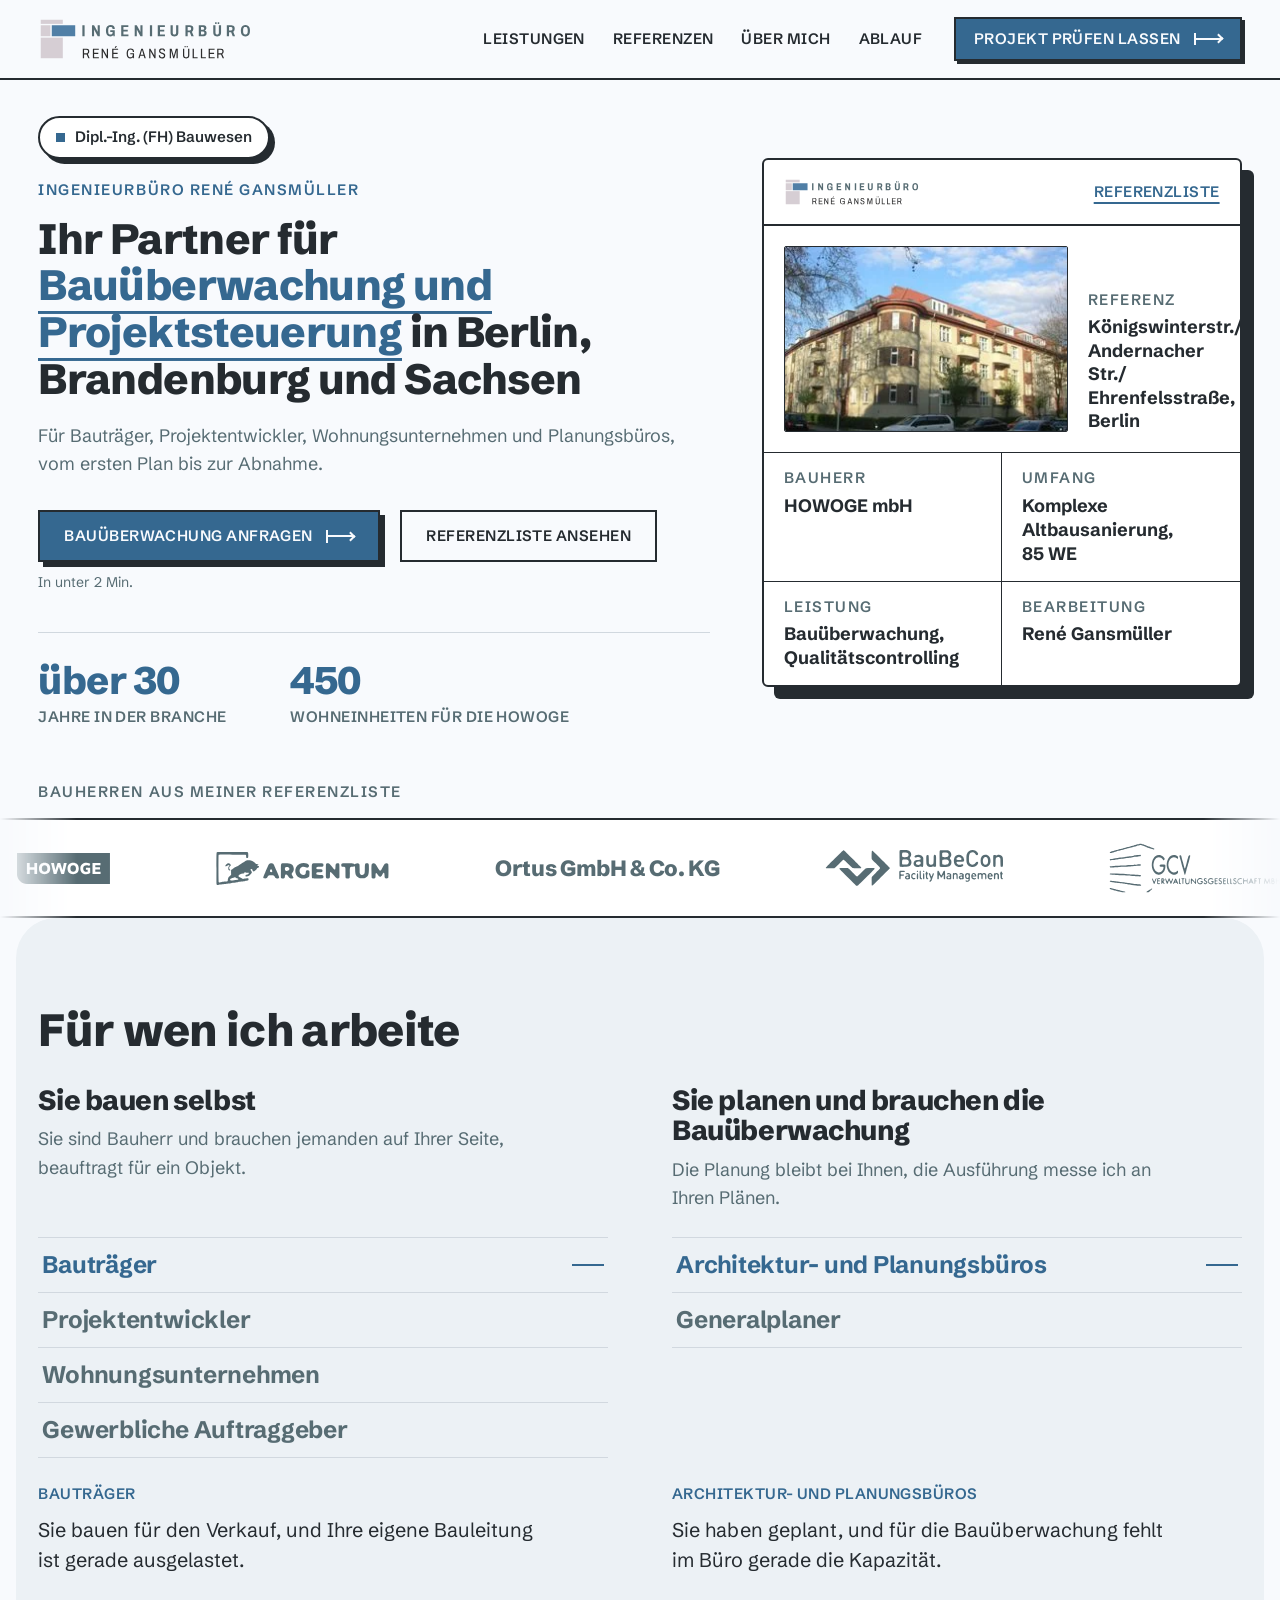
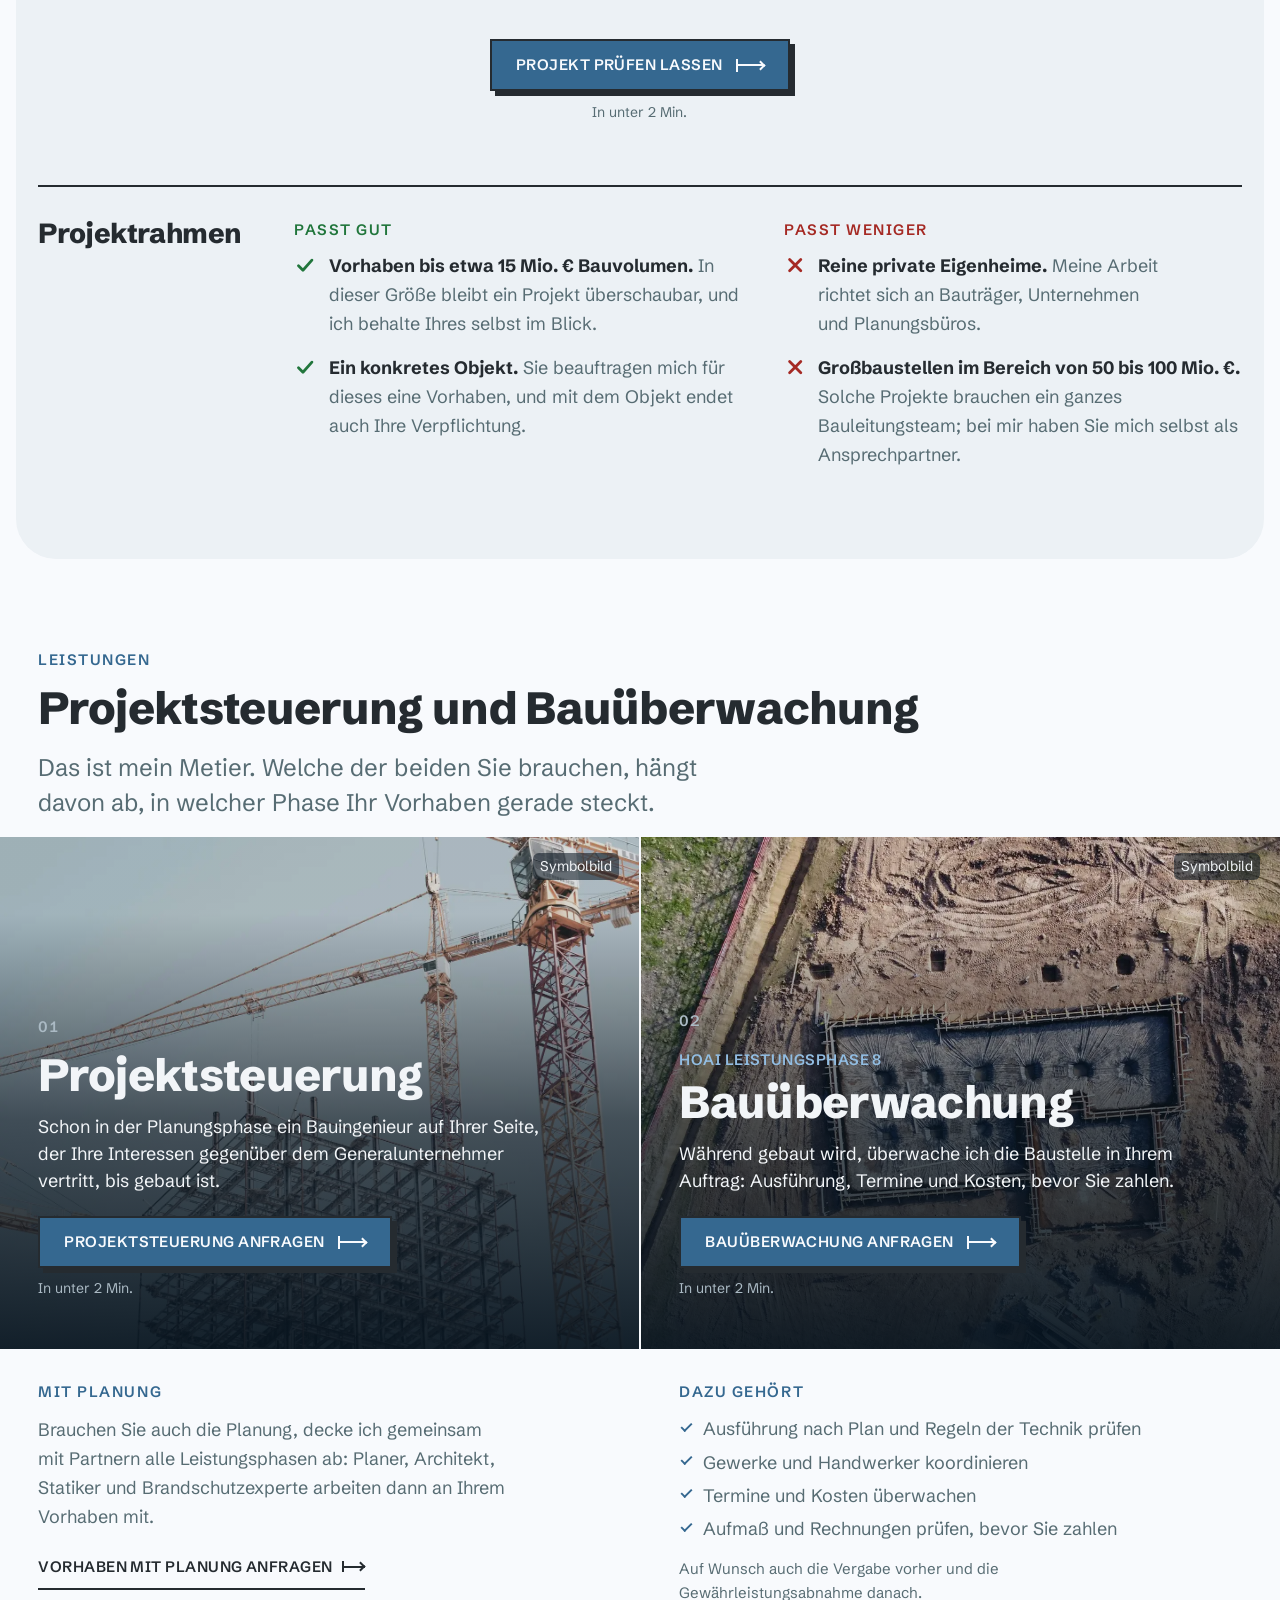
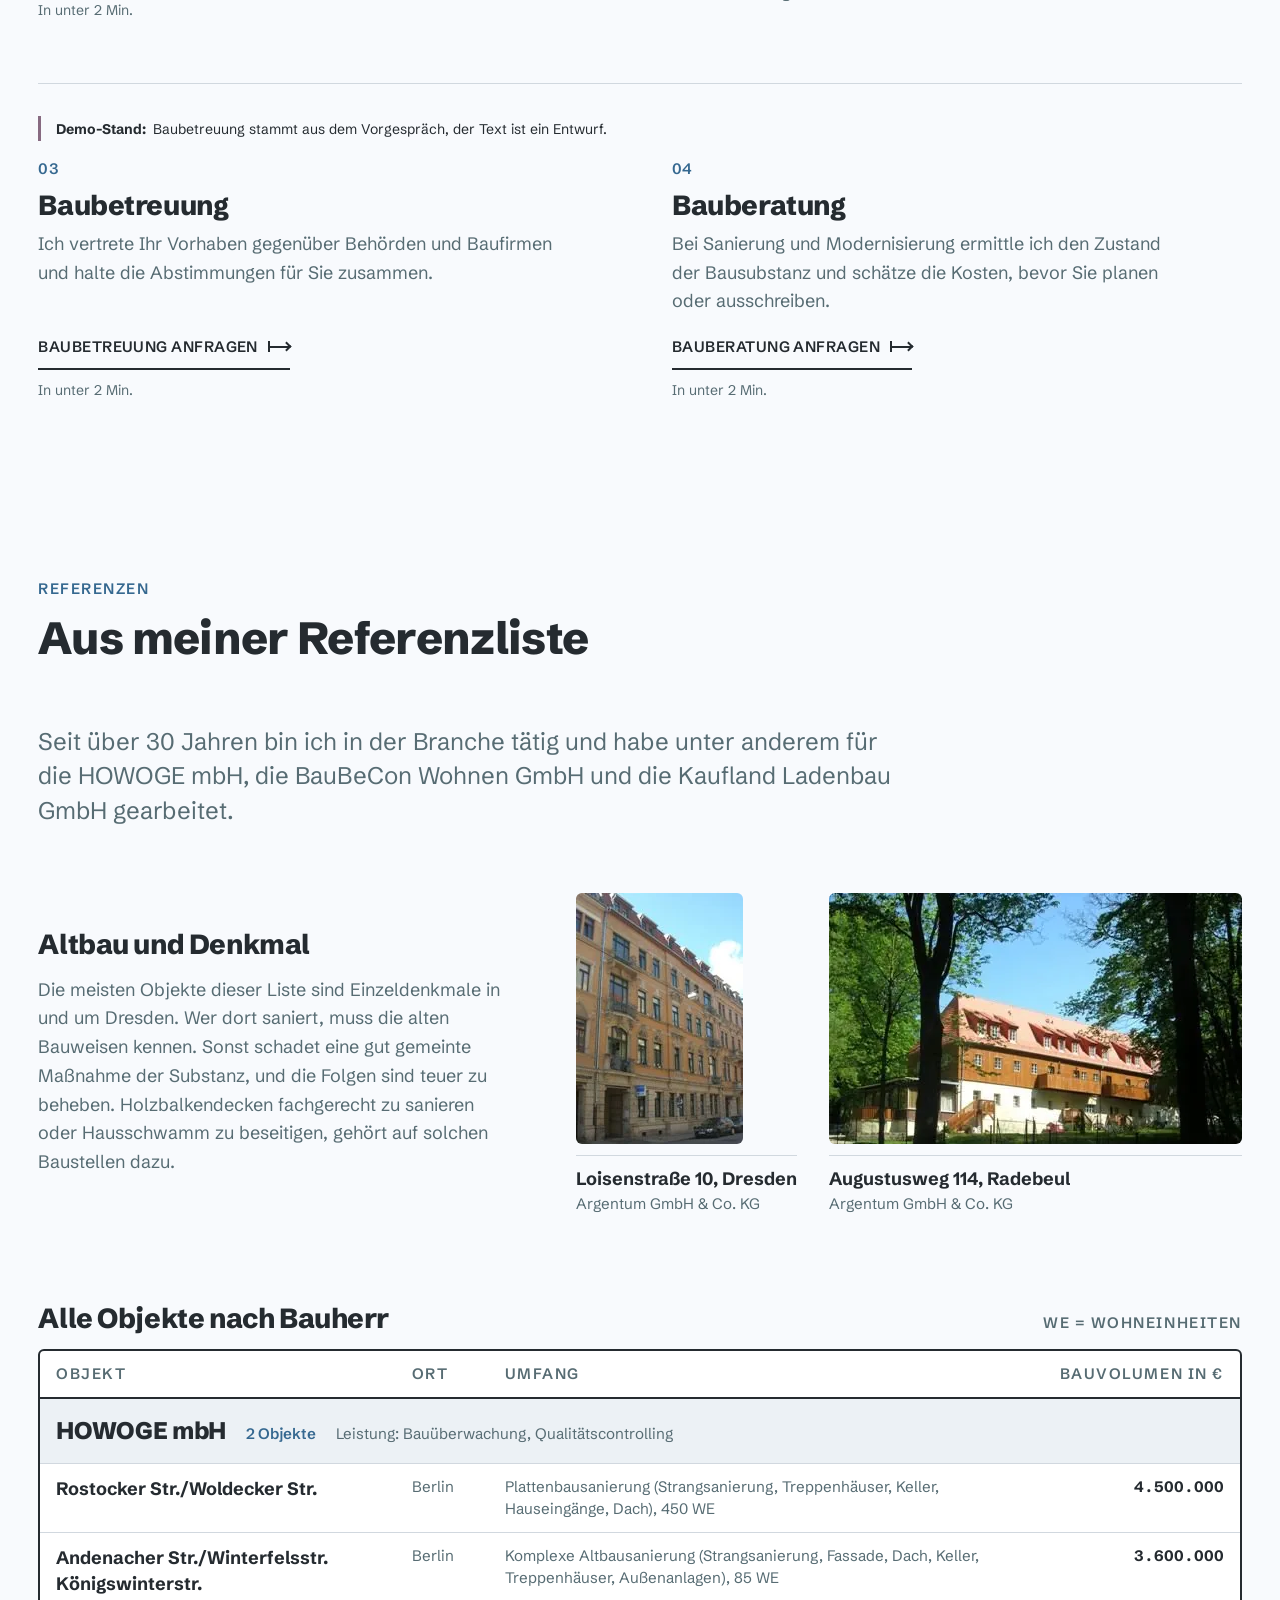
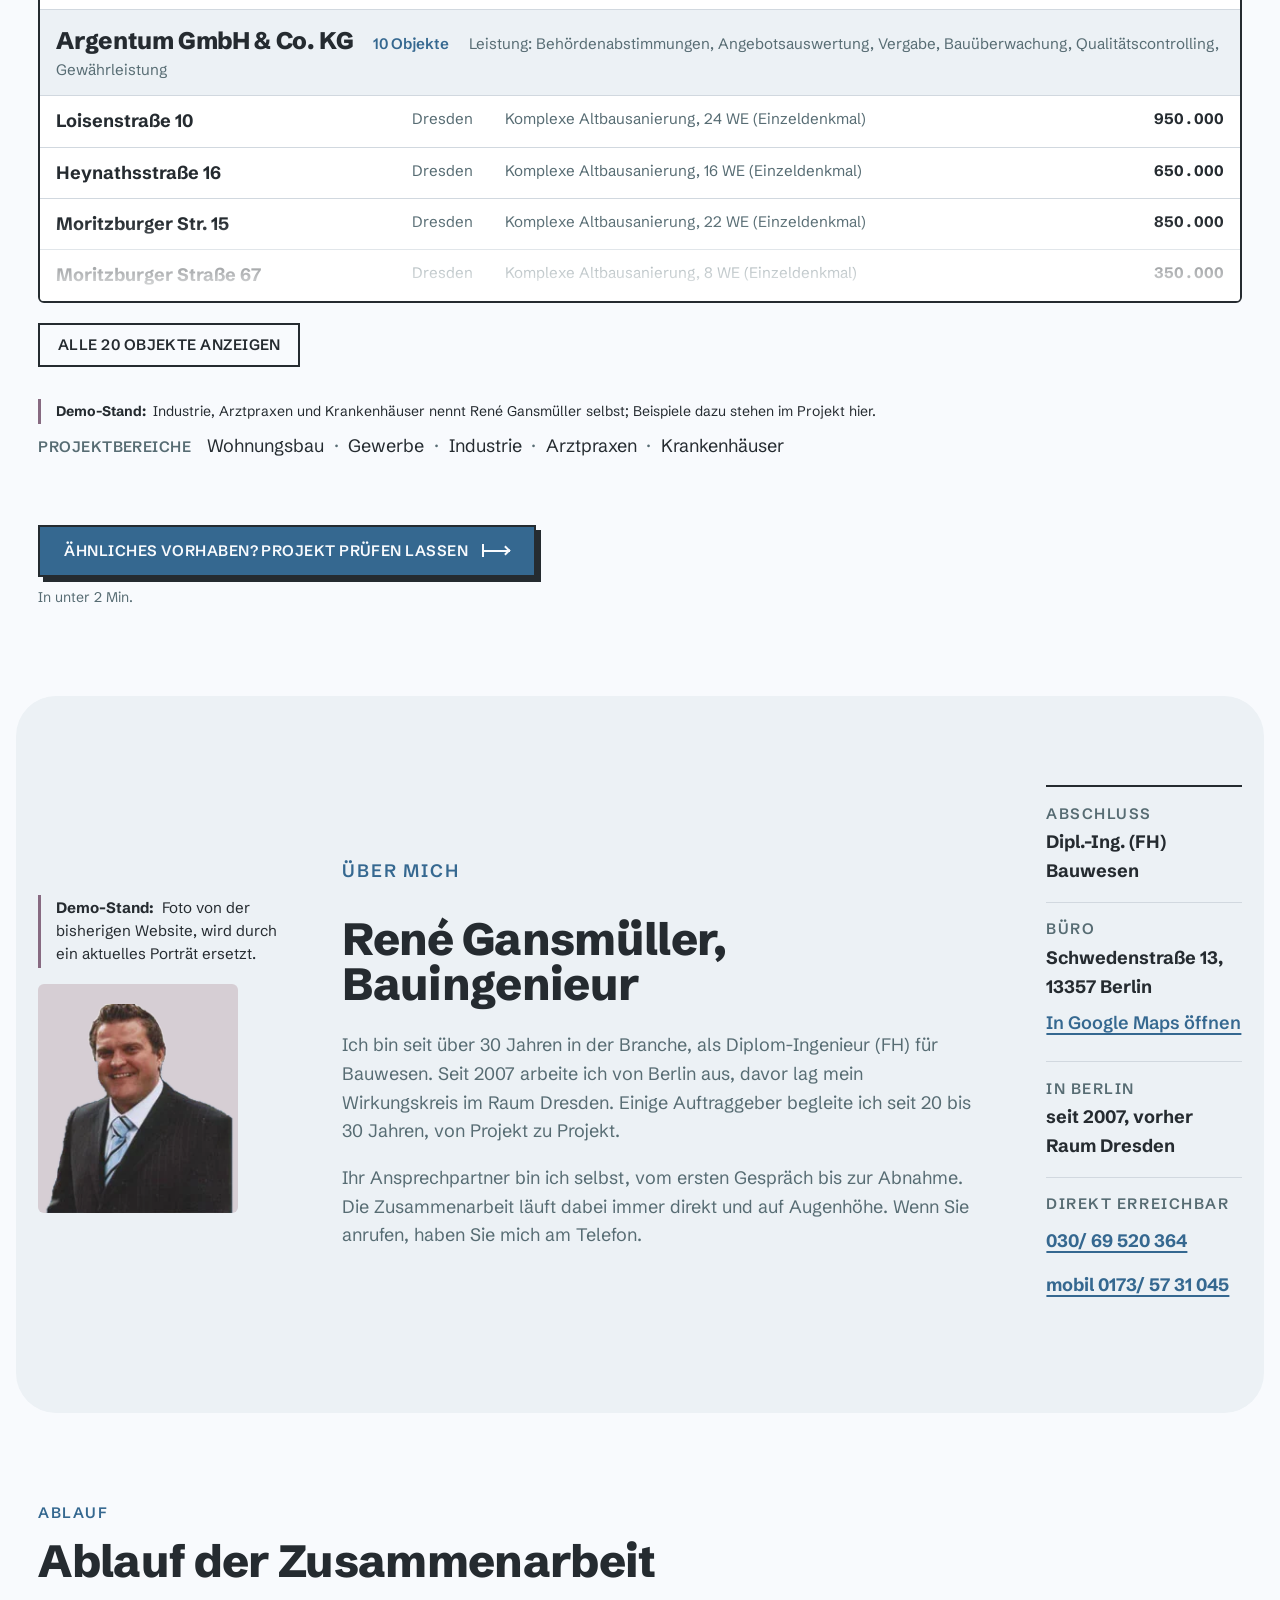
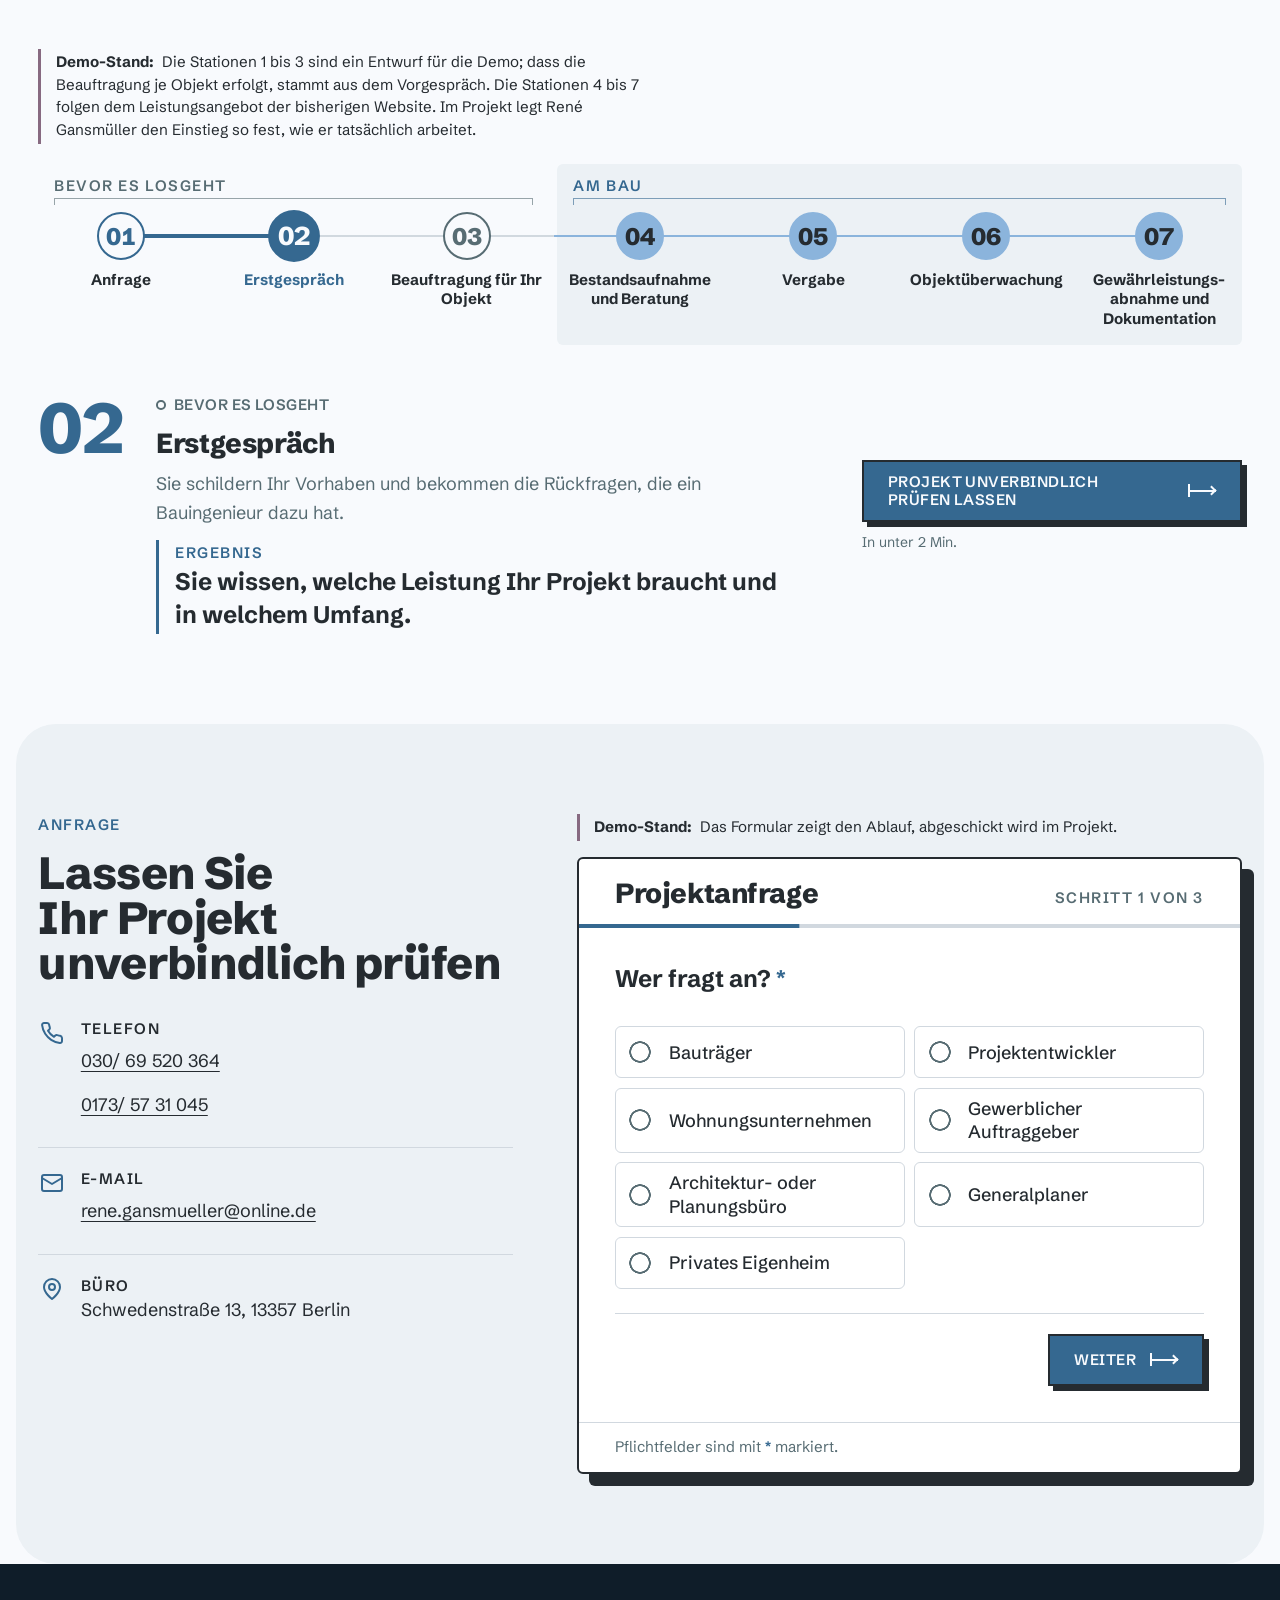
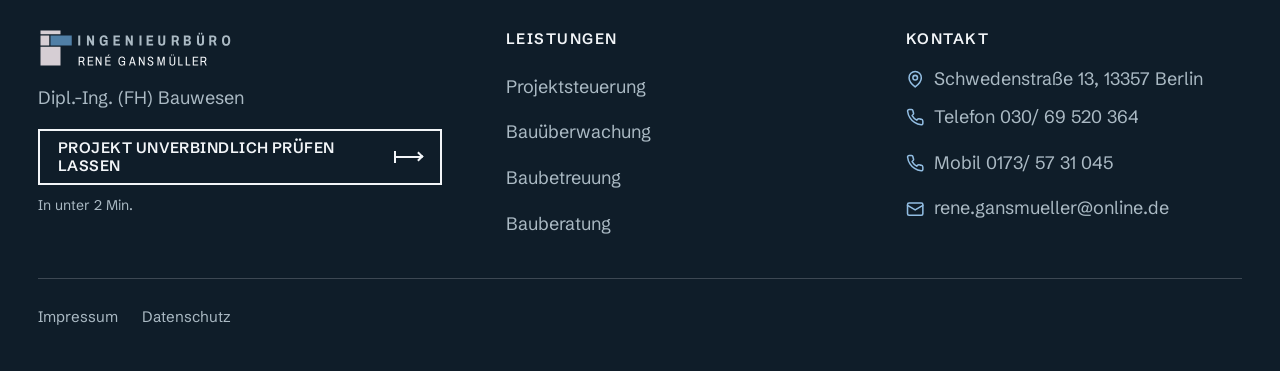
==== commit e3c8fb49: "Für wen: ein zentraler Button statt zwei, Ziel folgt der gewählten Rolle - Beide Spalten wechseln we" ====
--- a/site/index.html
+++ b/site/index.html
@@ -201,25 +201,21 @@
             <button class="rolle" type="button" role="tab" id="rolle-gewerblich" aria-controls="rolle-gewerblich-text" aria-selected="false" tabindex="-1">Gewerbliche Auftraggeber</button>
           </div>
           <div class="rollen-texte">
-            <div class="rollen-text" role="tabpanel" id="rolle-bautraeger-text" aria-labelledby="rolle-bautraeger">
+            <div class="rollen-text" role="tabpanel" tabindex="0" id="rolle-bautraeger-text" aria-labelledby="rolle-bautraeger">
               <p class="rollen-text__rolle">Bauträger</p>
               <p class="rollen-text__satz">Sie bauen für den Verkauf, und Ihre eigene Bauleitung ist gerade ausgelastet.</p>
-              <span class="cta-mit-claim"><a class="btn" href="?auftraggeber=bautraeger#anfrage" data-vorbelegen>Projekt prüfen lassen<span class="mass" aria-hidden="true"></span></a><span class="cta-claim">In unter 2 Min.</span></span>
             </div>
-            <div class="rollen-text" role="tabpanel" id="rolle-projektentwickler-text" aria-labelledby="rolle-projektentwickler">
+            <div class="rollen-text" role="tabpanel" tabindex="0" id="rolle-projektentwickler-text" aria-labelledby="rolle-projektentwickler">
               <p class="rollen-text__rolle">Projektentwickler</p>
               <p class="rollen-text__satz">Sie entwickeln ein Vorhaben und wollen schon in der Planung jemanden an Ihrer Seite, der vom Bau kommt.</p>
-              <span class="cta-mit-claim"><a class="btn" href="?auftraggeber=projektentwickler#anfrage" data-vorbelegen>Projekt prüfen lassen<span class="mass" aria-hidden="true"></span></a><span class="cta-claim">In unter 2 Min.</span></span>
             </div>
-            <div class="rollen-text" role="tabpanel" id="rolle-wohnungsunternehmen-text" aria-labelledby="rolle-wohnungsunternehmen">
+            <div class="rollen-text" role="tabpanel" tabindex="0" id="rolle-wohnungsunternehmen-text" aria-labelledby="rolle-wohnungsunternehmen">
               <p class="rollen-text__rolle">Wohnungsunternehmen</p>
               <p class="rollen-text__satz">Sie sanieren Ihren Bestand und brauchen für ein Haus jemanden, der die Baustelle für Sie im Blick hat.</p>
-              <span class="cta-mit-claim"><a class="btn" href="?auftraggeber=wohnungsunternehmen#anfrage" data-vorbelegen>Projekt prüfen lassen<span class="mass" aria-hidden="true"></span></a><span class="cta-claim">In unter 2 Min.</span></span>
             </div>
-            <div class="rollen-text" role="tabpanel" id="rolle-gewerblich-text" aria-labelledby="rolle-gewerblich">
+            <div class="rollen-text" role="tabpanel" tabindex="0" id="rolle-gewerblich-text" aria-labelledby="rolle-gewerblich">
               <p class="rollen-text__rolle">Gewerbliche Auftraggeber</p>
               <p class="rollen-text__satz">Sie bauen für Ihren eigenen Betrieb, und das Tagesgeschäft lässt keine Zeit für die Baustelle.</p>
-              <span class="cta-mit-claim"><a class="btn" href="?auftraggeber=gewerblich#anfrage" data-vorbelegen>Projekt prüfen lassen<span class="mass" aria-hidden="true"></span></a><span class="cta-claim">In unter 2 Min.</span></span>
             </div>
           </div>
         </div>
@@ -233,18 +229,19 @@
             <button class="rolle" type="button" role="tab" id="rolle-generalplaner" aria-controls="rolle-generalplaner-text" aria-selected="false" tabindex="-1">Generalplaner</button>
           </div>
           <div class="rollen-texte">
-            <div class="rollen-text" role="tabpanel" id="rolle-planungsbuero-text" aria-labelledby="rolle-planungsbuero">
+            <div class="rollen-text" role="tabpanel" tabindex="0" id="rolle-planungsbuero-text" aria-labelledby="rolle-planungsbuero">
               <p class="rollen-text__rolle">Architektur- und Planungsbüros</p>
               <p class="rollen-text__satz">Sie haben geplant, und für die Bauüberwachung fehlt im Büro gerade die Kapazität.</p>
-              <span class="cta-mit-claim"><a class="btn" href="?auftraggeber=planungsbuero#anfrage" data-vorbelegen>Projekt prüfen lassen<span class="mass" aria-hidden="true"></span></a><span class="cta-claim">In unter 2 Min.</span></span>
             </div>
-            <div class="rollen-text" role="tabpanel" id="rolle-generalplaner-text" aria-labelledby="rolle-generalplaner">
+            <div class="rollen-text" role="tabpanel" tabindex="0" id="rolle-generalplaner-text" aria-labelledby="rolle-generalplaner">
               <p class="rollen-text__rolle">Generalplaner</p>
               <p class="rollen-text__satz">Sie verantworten die gesamte Planung und geben die Bauüberwachung für ein Objekt ab.</p>
-              <span class="cta-mit-claim"><a class="btn" href="?auftraggeber=generalplaner#anfrage" data-vorbelegen>Projekt prüfen lassen<span class="mass" aria-hidden="true"></span></a><span class="cta-claim">In unter 2 Min.</span></span>
             </div>
           </div>
         </div>
+      </div>
+      <div class="breakout wege-cta">
+        <span class="cta-mit-claim"><a class="btn" href="?auftraggeber=bautraeger#anfrage" data-vorbelegen data-wege-cta>Projekt prüfen lassen<span class="mass" aria-hidden="true"></span></a><span class="cta-claim">In unter 2 Min.</span></span>
       </div>
       <div class="breakout rahmen">
         <h3 class="rahmen__titel">Projektrahmen</h3>
--- a/site/css/styles.css
+++ b/site/css/styles.css
@@ -614,7 +614,9 @@
 .rollen-text { display: grid; justify-items: start; gap: 0.6rem; }
 .rollen-text__rolle { font-size: var(--step--1); font-weight: var(--weight-label); letter-spacing: var(--tracking-label); text-transform: uppercase; color: var(--color-primary-strong); }
 .rollen-text__satz { font-size: clamp(1.1rem, 1rem + 0.3vw, 1.25rem); line-height: 1.5; max-width: 42ch; color: var(--color-text); }
-.rollen-text .cta-mit-claim { margin-top: 0.6rem; }
+.wege-cta { display: flex; justify-content: center; margin-top: var(--space-l); }
+.wege-cta .cta-mit-claim { align-items: center; }
+.rollen-text:focus-visible { outline: 3px solid var(--color-focus); outline-offset: 4px; }
 /* mit JS: alle Texte im selben Feld, nur der gewählte sichtbar */
 .wege--js .rollen-texte > .rollen-text { grid-area: 1 / 1; visibility: hidden; }
 .wege--js .rollen-texte > .rollen-text--aktiv { visibility: visible; }
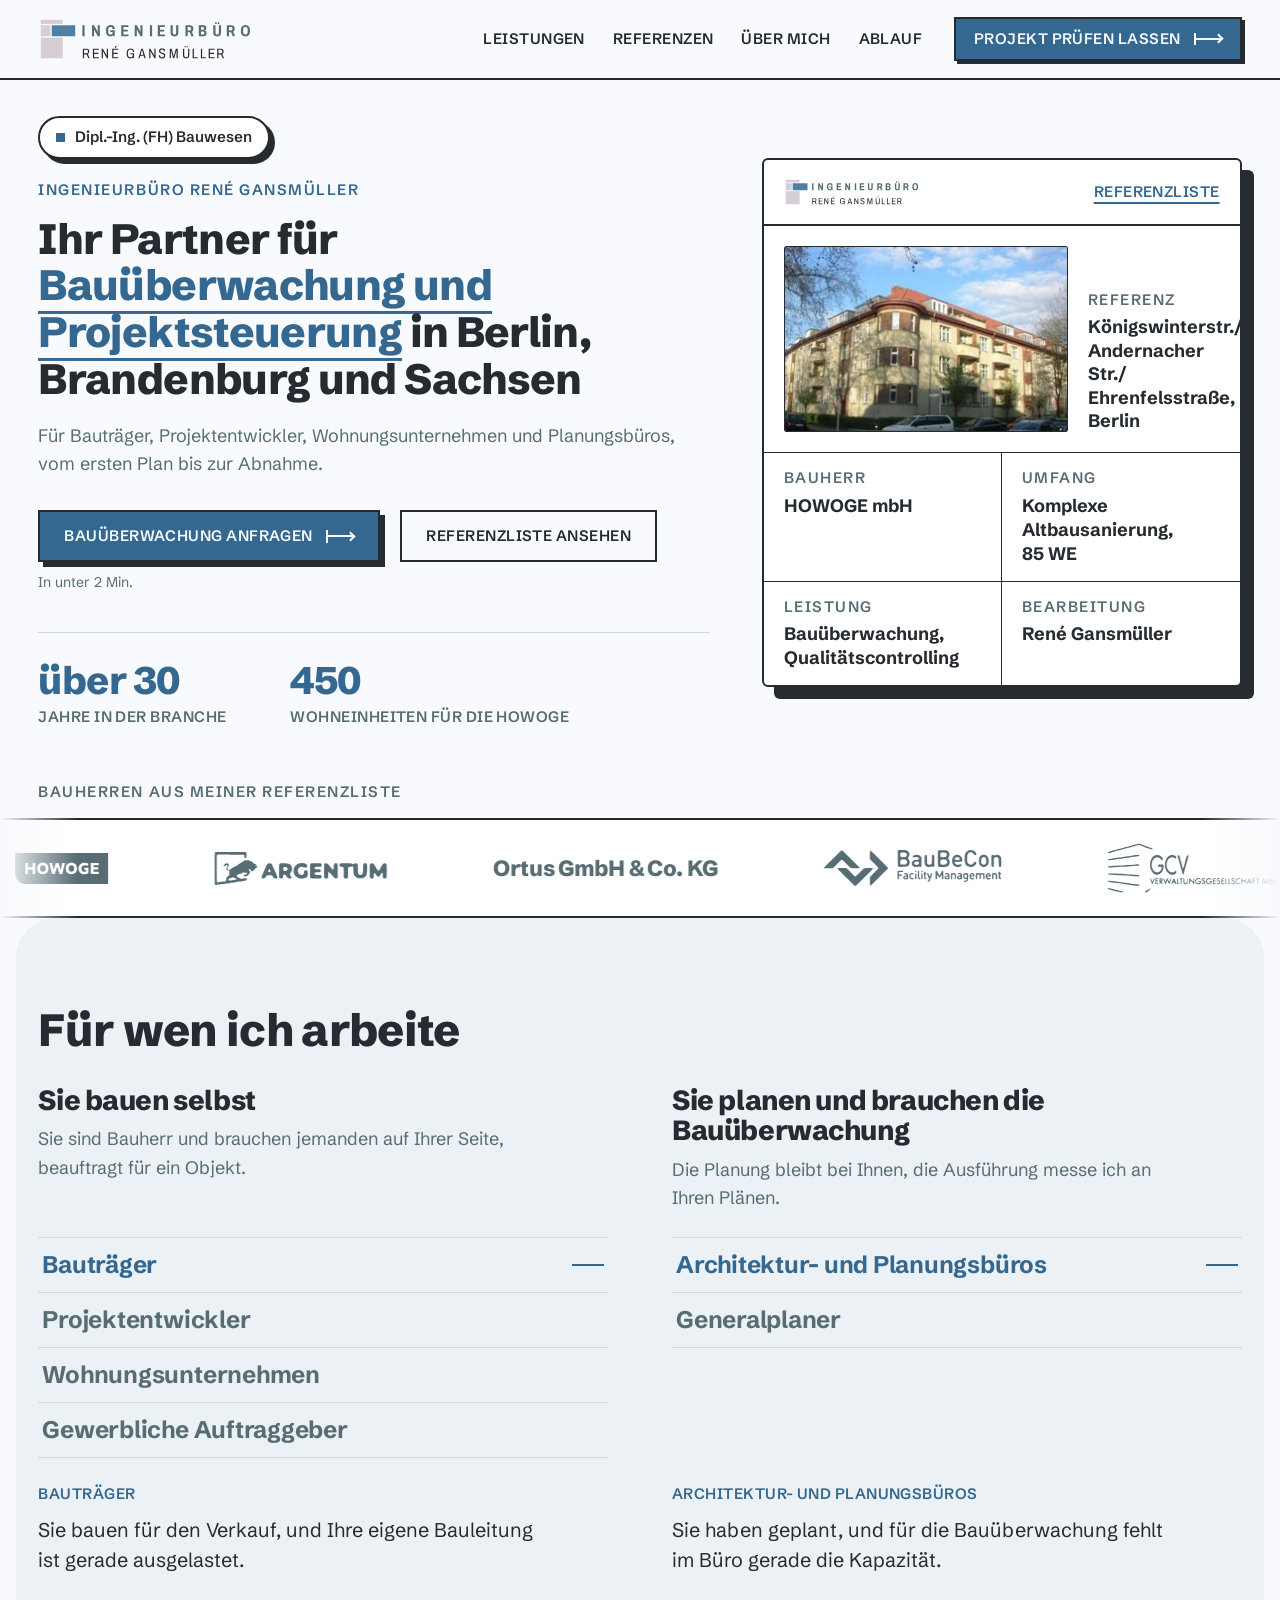
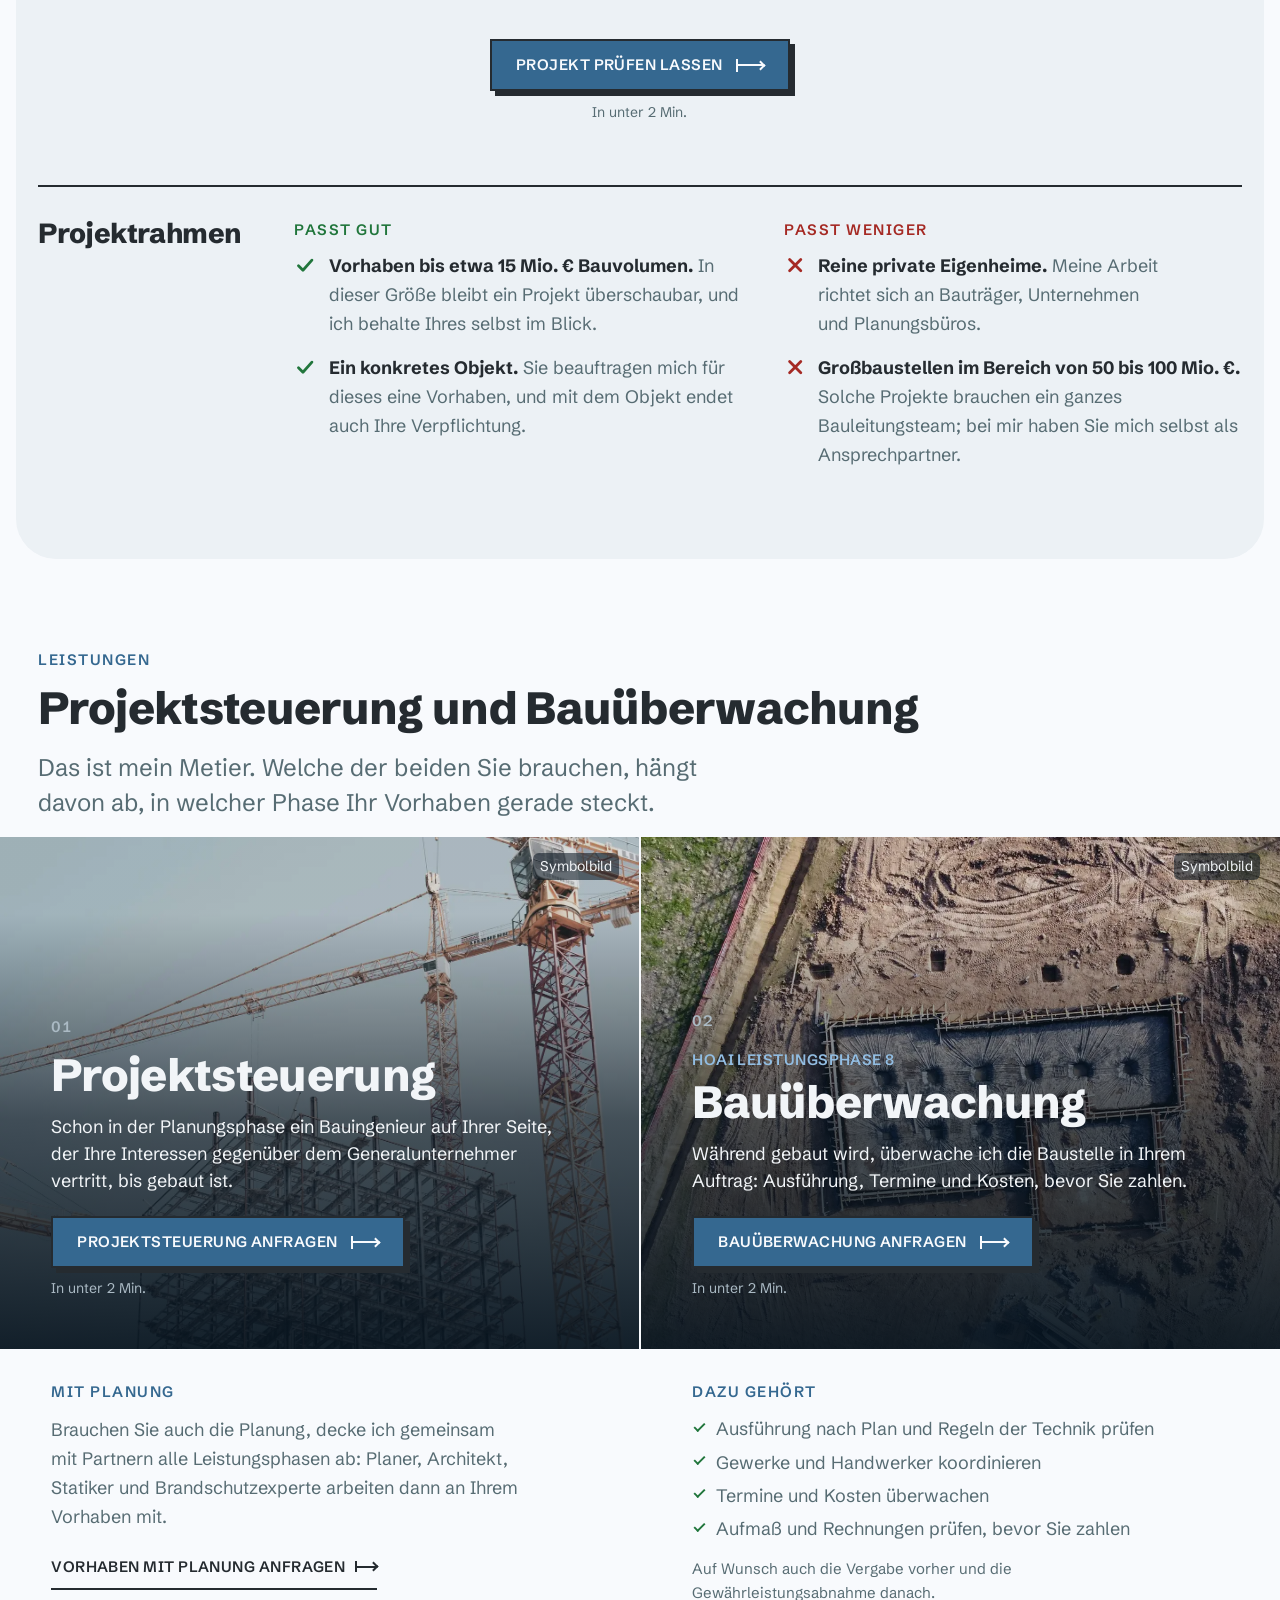
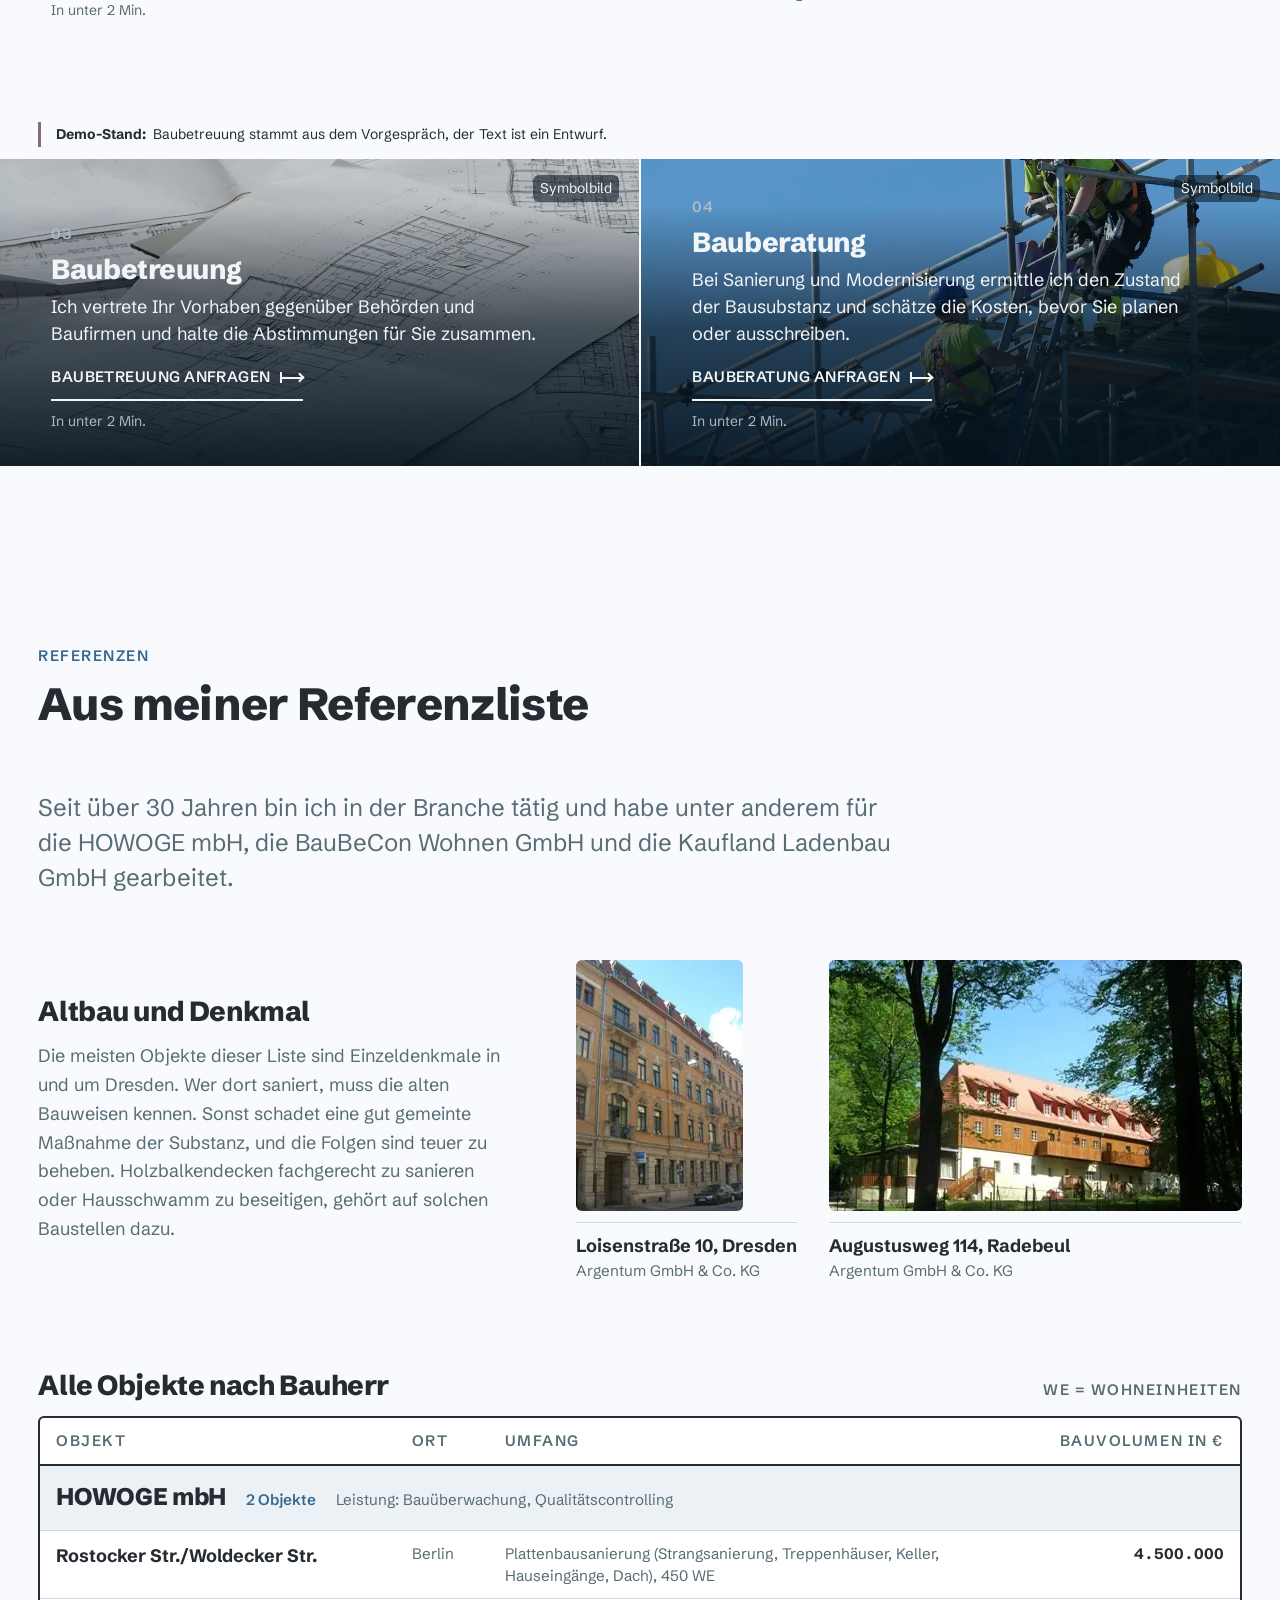
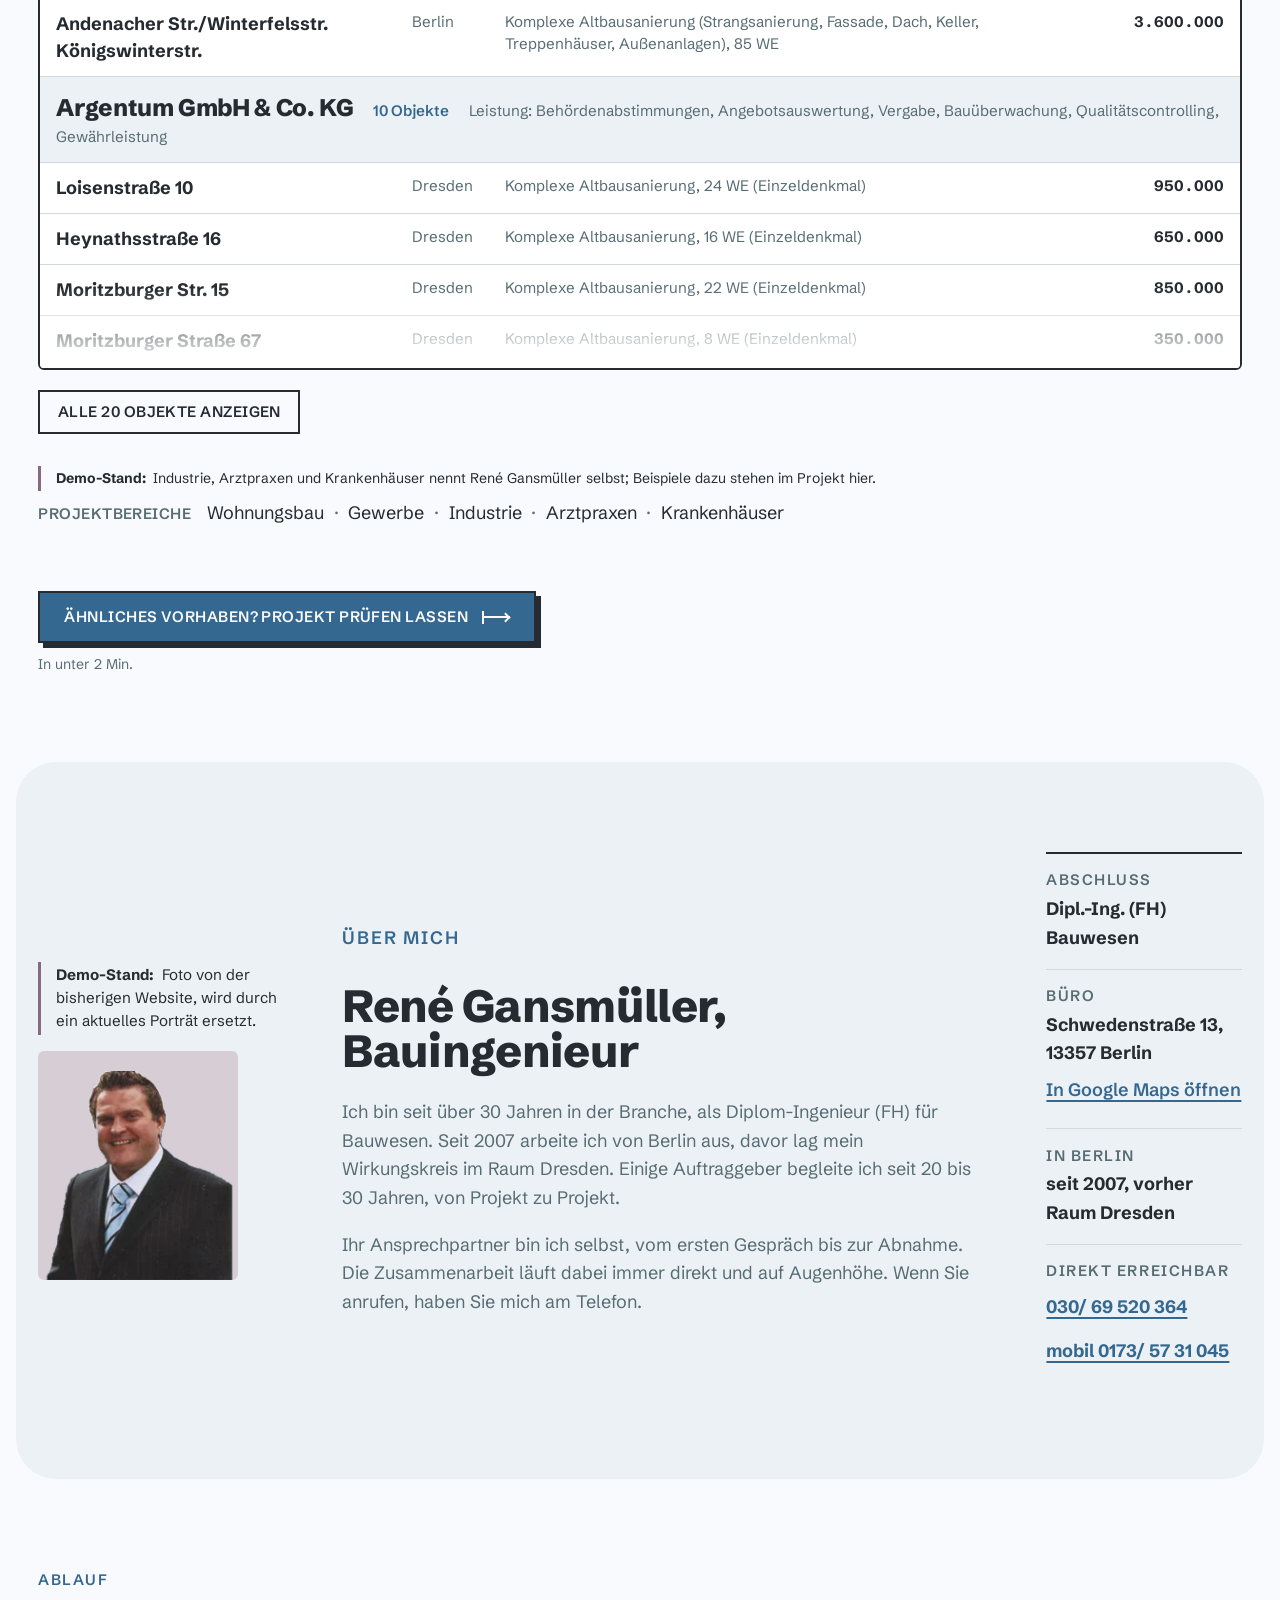
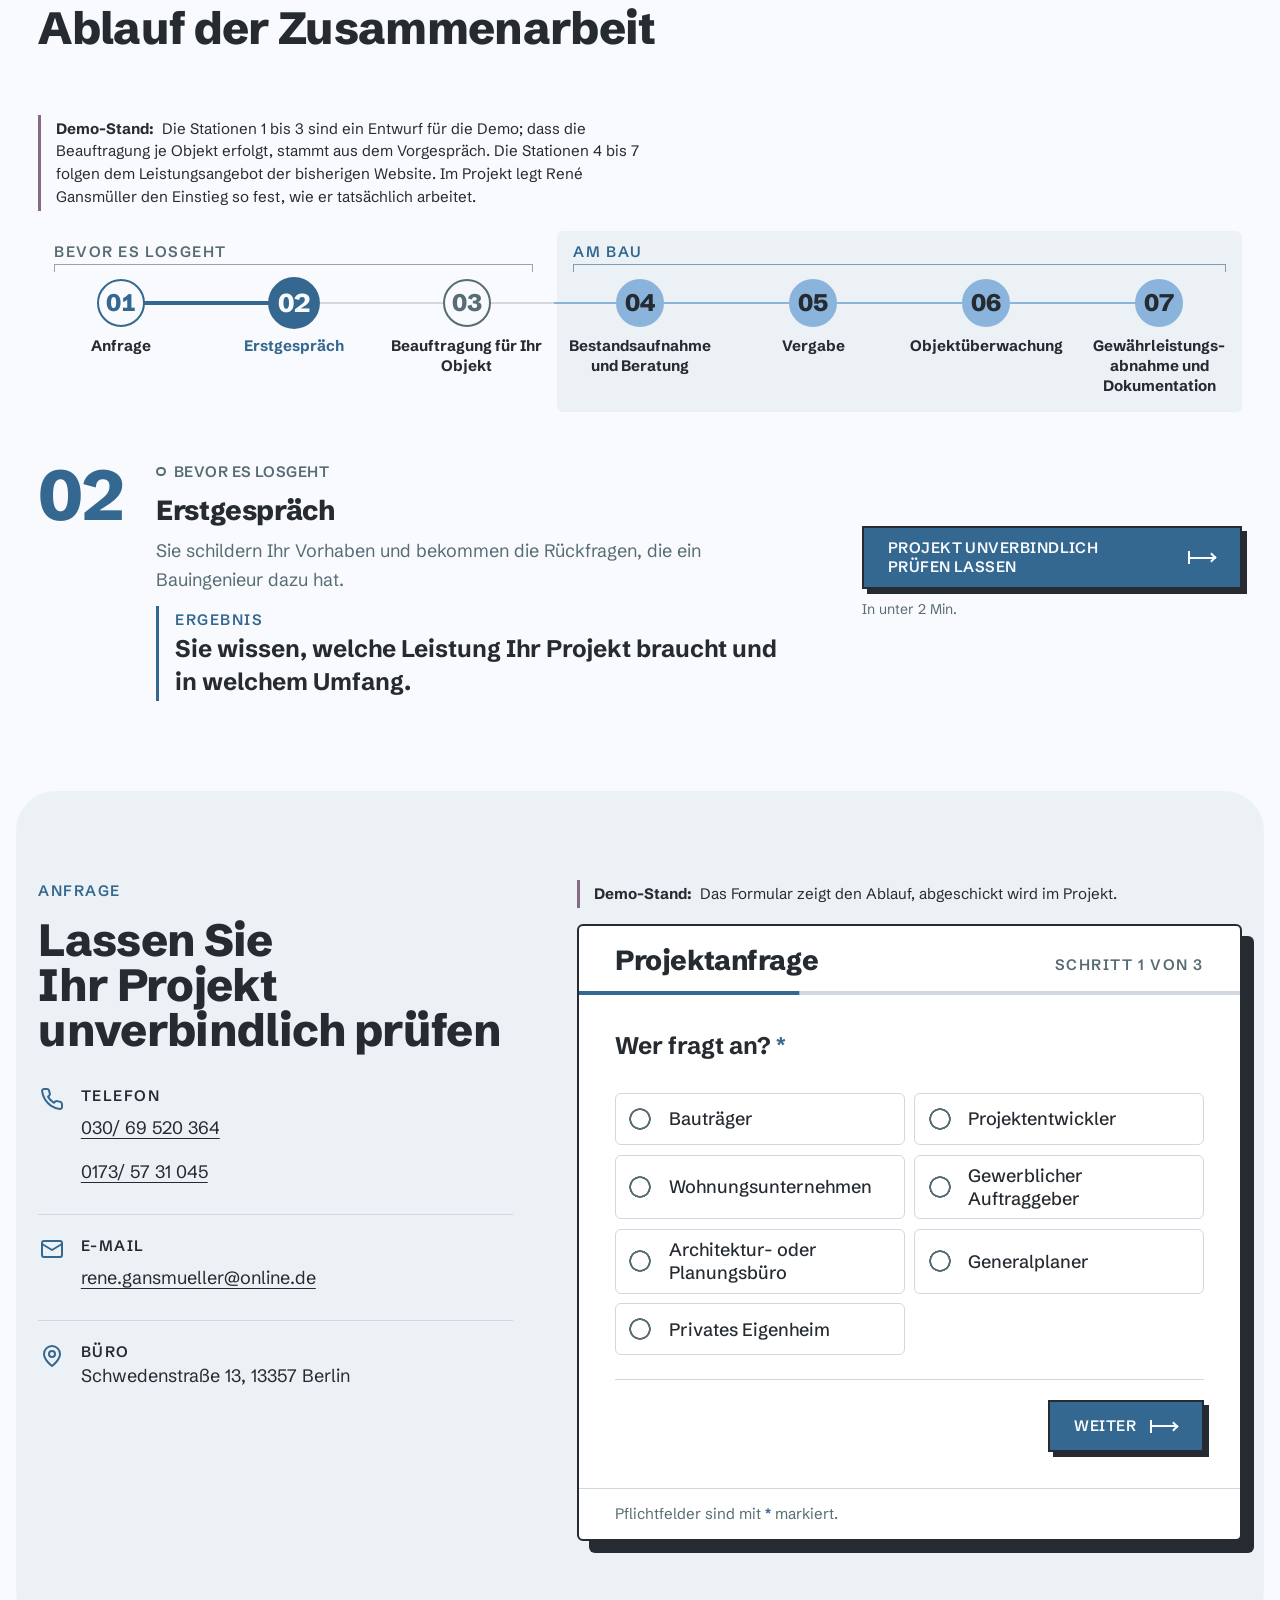
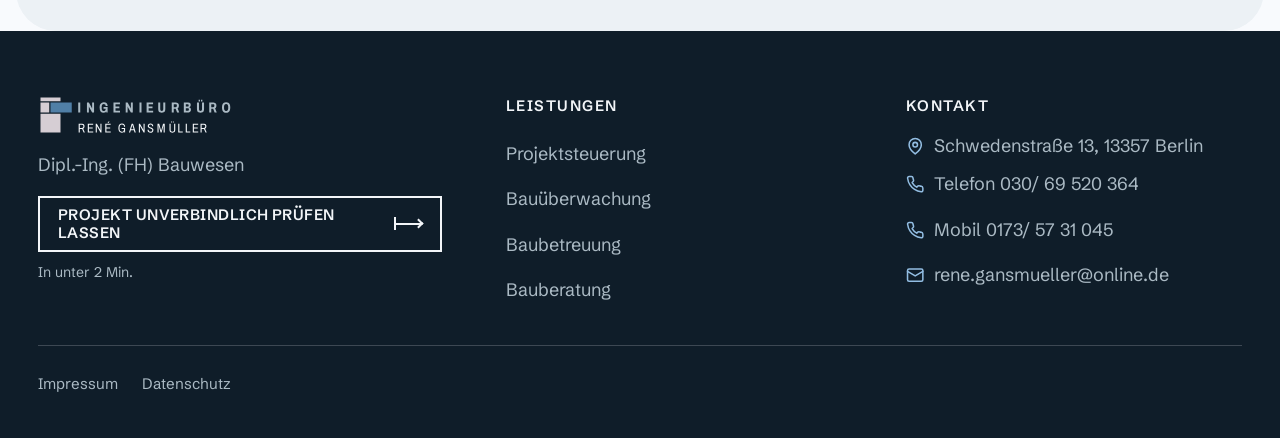
==== commit eff15958: "Leistungen: gleiche Innenabstände, grüne Haken, 03/04 als kleinere Bildkacheln - Kachel 01 und 02 so" ====
--- a/site/index.html
+++ b/site/index.html
@@ -321,19 +321,31 @@
       </div>
     </div>
 
-    <div class="breakout weitere-leistungen">
-      <p class="demo-hinweis demo-hinweis--klein" role="note"><strong>Demo-Stand:</strong> Baubetreuung stammt aus dem Vorgespräch, der Text ist ein Entwurf.</p>
-      <article class="weitere-leistung" id="baubetreuung" aria-labelledby="baubetreuung-titel">
-        <p class="weitere-leistung__nr" aria-hidden="true">03</p>
-        <h3 id="baubetreuung-titel">Baubetreuung</h3>
-        <p>Ich vertrete Ihr Vorhaben gegenüber Behörden und Baufirmen und halte die Abstimmungen für Sie zusammen.</p>
-        <span class="cta-mit-claim"><a class="textlink" href="?leistung=baubetreuung#anfrage" data-vorbelegen>Baubetreuung anfragen<span class="mass" aria-hidden="true"></span></a><span class="cta-claim">In unter 2 Min.</span></span>
+    <p class="breakout demo-hinweis demo-hinweis--klein weitere-hinweis" role="note"><strong>Demo-Stand:</strong> Baubetreuung stammt aus dem Vorgespräch, der Text ist ein Entwurf.</p>
+    <div class="full kacheln kacheln--klein">
+      <article class="kachel kachel--klein" id="baubetreuung" aria-labelledby="baubetreuung-titel">
+        <picture>
+          <source srcset="assets/images/leistungen/baubetreuung.webp" type="image/webp">
+          <img class="kachel__bild" src="assets/images/leistungen/baubetreuung.jpg" alt="" width="1200" height="750" loading="lazy" decoding="async">
+        </picture>
+        <div class="kachel__inhalt">
+          <p class="kachel__nr" aria-hidden="true">03</p>
+          <h3 id="baubetreuung-titel">Baubetreuung</h3>
+          <p>Ich vertrete Ihr Vorhaben gegenüber Behörden und Baufirmen und halte die Abstimmungen für Sie zusammen.</p>
+          <span class="cta-mit-claim cta-mit-claim--dunkel"><a class="textlink textlink--hell" href="?leistung=baubetreuung#anfrage" data-vorbelegen>Baubetreuung anfragen<span class="mass" aria-hidden="true"></span></a><span class="cta-claim">In unter 2 Min.</span></span>
+        </div>
       </article>
-      <article class="weitere-leistung" id="bauberatung" aria-labelledby="bauberatung-titel">
-        <p class="weitere-leistung__nr" aria-hidden="true">04</p>
-        <h3 id="bauberatung-titel">Bauberatung</h3>
-        <p>Bei Sanierung und Modernisierung ermittle ich den Zustand der Bausubstanz und schätze die Kosten, bevor Sie planen oder ausschreiben.</p>
-        <span class="cta-mit-claim"><a class="textlink" href="?leistung=bauberatung#anfrage" data-vorbelegen>Bauberatung anfragen<span class="mass" aria-hidden="true"></span></a><span class="cta-claim">In unter 2 Min.</span></span>
+      <article class="kachel kachel--klein" id="bauberatung" aria-labelledby="bauberatung-titel">
+        <picture>
+          <source srcset="assets/images/leistungen/bauberatung.webp" type="image/webp">
+          <img class="kachel__bild" src="assets/images/leistungen/bauberatung.jpg" alt="" width="1200" height="750" loading="lazy" decoding="async">
+        </picture>
+        <div class="kachel__inhalt">
+          <p class="kachel__nr" aria-hidden="true">04</p>
+          <h3 id="bauberatung-titel">Bauberatung</h3>
+          <p>Bei Sanierung und Modernisierung ermittle ich den Zustand der Bausubstanz und schätze die Kosten, bevor Sie planen oder ausschreiben.</p>
+          <span class="cta-mit-claim cta-mit-claim--dunkel"><a class="textlink textlink--hell" href="?leistung=bauberatung#anfrage" data-vorbelegen>Bauberatung anfragen<span class="mass" aria-hidden="true"></span></a><span class="cta-claim">In unter 2 Min.</span></span>
+        </div>
       </article>
     </div>
   </section>
--- a/site/css/styles.css
+++ b/site/css/styles.css
@@ -653,6 +653,7 @@
    Datei vorliegt, trägt die dunkle Fläche mit dem Hinweis „Bildplatz“.
 --------------------------------------------------------------------------- */
 .leistung-bildhinweis { margin-top: var(--space-l); }
+.kacheln, .leistung-details { --kachel-innen: clamp(1.5rem, 4vw, 3.5rem); }
 .kacheln {
   display: grid;
   grid-template-columns: repeat(2, minmax(0, 1fr));
@@ -708,7 +709,7 @@
   display: grid;
   justify-items: start;
   gap: 0.9rem;
-  padding: clamp(1.5rem, 4vw, 3.5rem) var(--gutter);
+  padding: clamp(1.5rem, 4vw, 3.5rem) var(--kachel-innen);
   max-width: 44rem;
 }
 .kachel__nr { font-size: var(--step--1); font-weight: var(--weight-label); letter-spacing: var(--tracking-label); color: var(--color-text-muted-on-dark); font-variant-numeric: tabular-nums; }
@@ -735,12 +736,11 @@
   align-content: start;
   justify-items: start;
   gap: 0.9rem;
-  padding: var(--space-m) var(--gutter) 0;
+  padding: var(--space-m) var(--kachel-innen) 0;
   max-width: 44rem;
 }
-/* linke Spalte (Kachel und Details) bündig mit der Seitenkante des Inhalts */
-.leistung-details__spalte:first-child,
-.kachel:first-child .kachel__inhalt { padding-left: max(var(--gutter), (100vw - var(--breakout-max)) / 2); }
+/* Alle Kacheln und die Spalten darunter: derselbe Innenabstand zur linken
+   Bildkante (Bruno, Überarbeitung 3), unabhängig von der Seitenspur. */
 .leistung-details__spalte > p:not(.label) { max-width: 46ch; }
 .leistung-details .label { color: var(--color-primary-strong); }
 .haken-liste { list-style: none; display: grid; gap: 0.45rem; }
@@ -752,25 +752,20 @@
   top: 0.4rem;
   width: 0.7rem;
   height: 0.38rem;
-  border-left: 2px solid var(--color-primary-strong);
-  border-bottom: 2px solid var(--color-primary-strong);
+  border-left: 2px solid var(--color-erfolg);
+  border-bottom: 2px solid var(--color-erfolg);
   transform: rotate(-45deg);
 }
 .leistung-details__zusatz { font-size: 0.9375rem; color: var(--color-text-muted); }
 
-.weitere-leistungen {
-  display: grid;
-  grid-template-columns: repeat(2, minmax(0, 1fr));
-  gap: 1rem clamp(var(--space-m), 5vw, 5rem);
-  margin-top: var(--space-l);
-  padding-top: var(--space-m);
-  border-top: 1px solid var(--color-border);
-}
-.weitere-leistungen > .demo-hinweis { grid-column: 1 / -1; }
-.weitere-leistung { display: grid; grid-template-rows: auto auto 1fr auto; justify-items: start; gap: 0.6rem; }
-.weitere-leistung__nr { font-size: var(--step--1); font-weight: var(--weight-label); letter-spacing: var(--tracking-label); color: var(--color-primary-strong); font-variant-numeric: tabular-nums; }
-.weitere-leistung h3 { font-size: var(--step-1-5); font-weight: var(--weight-display); letter-spacing: var(--tracking-display); line-height: 1.05; }
-.weitere-leistung p:not(.weitere-leistung__nr) { max-width: 48ch; }
+/* 03/04: kleinere Bildkacheln, deutlich abgesetzt (Nebenbereiche) */
+.weitere-hinweis { margin-top: clamp(var(--space-l), 8vw, 7rem); }
+.kacheln--klein { margin-top: 0.75rem; }
+.kachel--klein { min-height: clamp(18rem, 24vw, 23rem); }
+.kachel--klein h3 { font-size: var(--step-1-5); }
+.kachel--klein .kachel__inhalt { gap: 0.6rem; padding-block: clamp(1.25rem, 3vw, 2.25rem); }
+.textlink--hell { color: var(--color-text-on-dark); border-bottom-color: var(--color-text-on-dark); }
+@media (hover: hover) { .textlink--hell:hover { color: var(--color-primary-on-dark); border-bottom-color: var(--color-primary-on-dark); } }
 
 /* ---------------------------------------------------------------------------
    4 + 5 · Referenzen: Bauherren-Raster, Denkmal-Fotos, Register
@@ -1534,7 +1529,8 @@
   .weg { grid-row: auto; grid-template-rows: none; }
   .rahmen, .rahmen__spalten { grid-template-columns: minmax(0, 1fr); }
   .kacheln { grid-template-columns: minmax(0, 1fr); }
-  .leistung-details, .weitere-leistungen { grid-template-columns: minmax(0, 1fr); }
+  .leistung-details { grid-template-columns: minmax(0, 1fr); }
+  .kachel.kachel--klein { min-height: 16rem; }
   .leistung-details { gap: 0; }
   .kachel { min-height: 24rem; }
   .fuss__raster { grid-template-columns: minmax(0, 1fr) minmax(0, 1fr); }
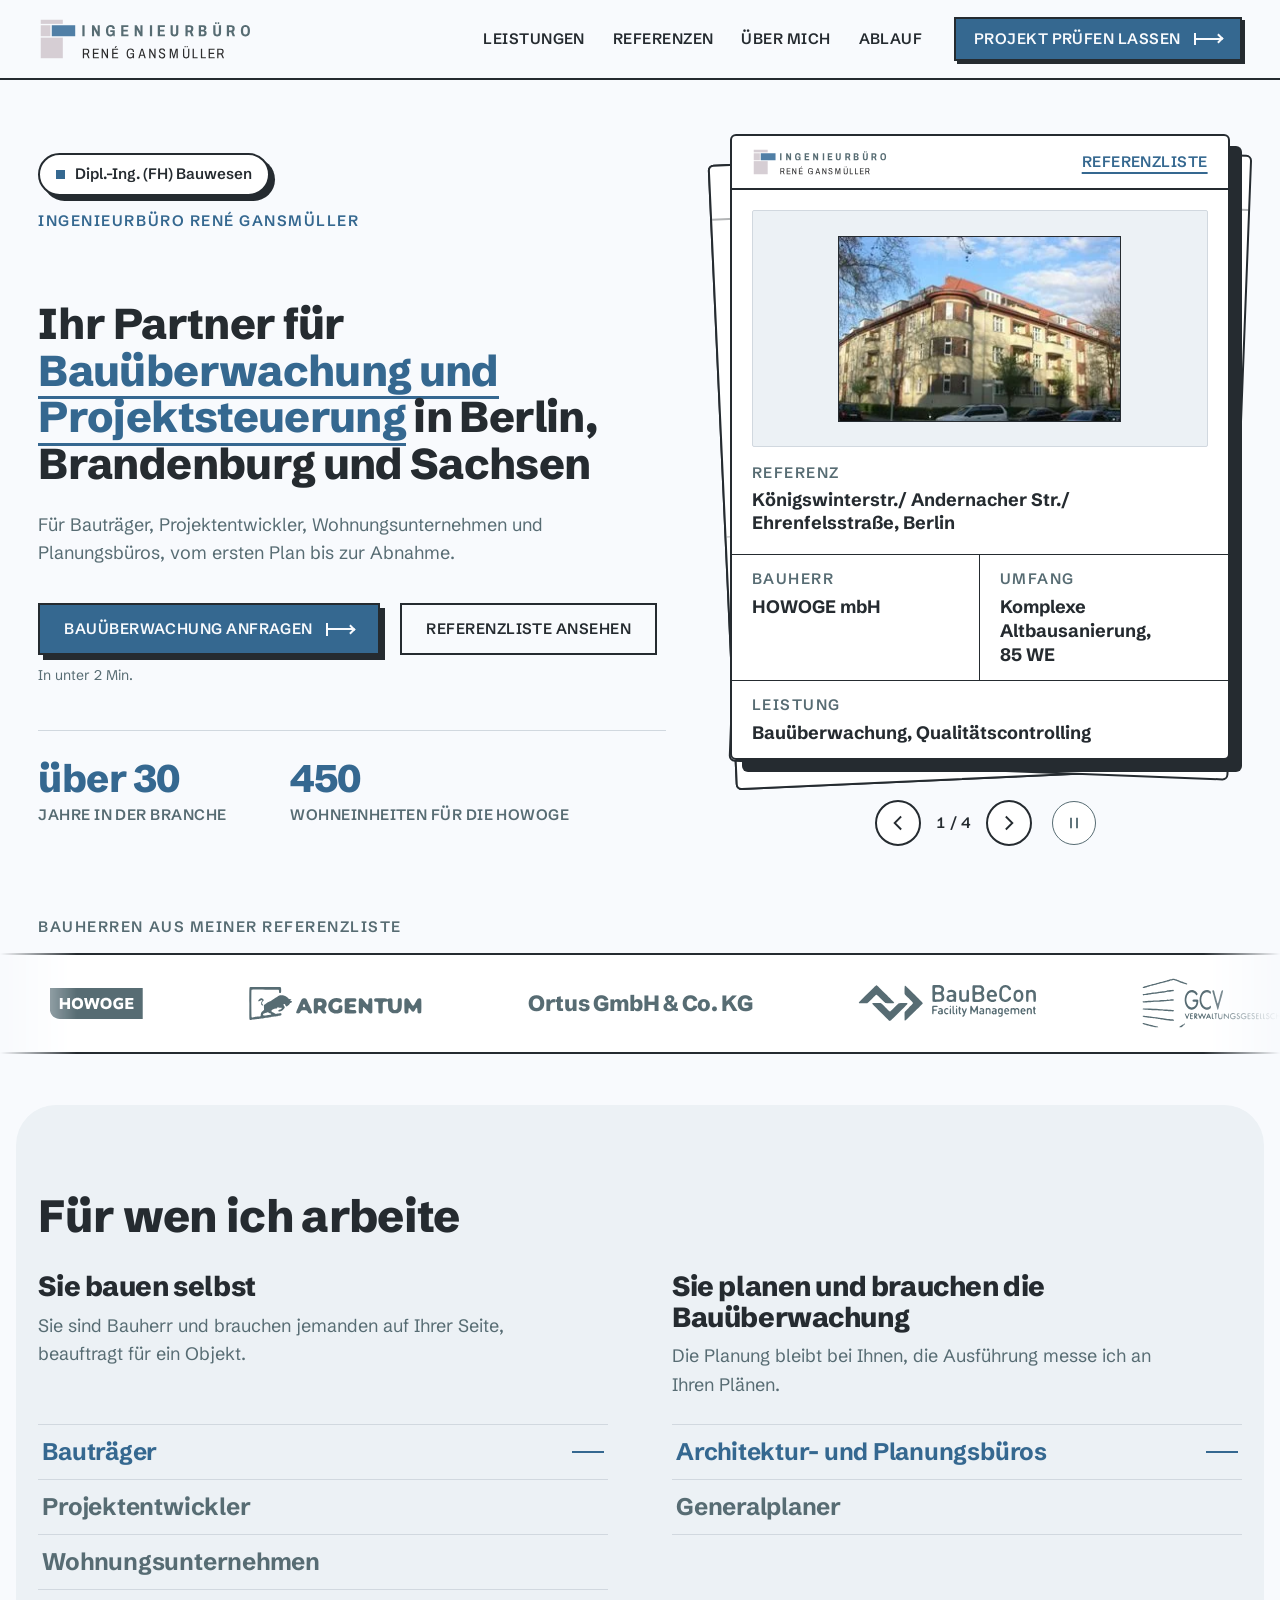
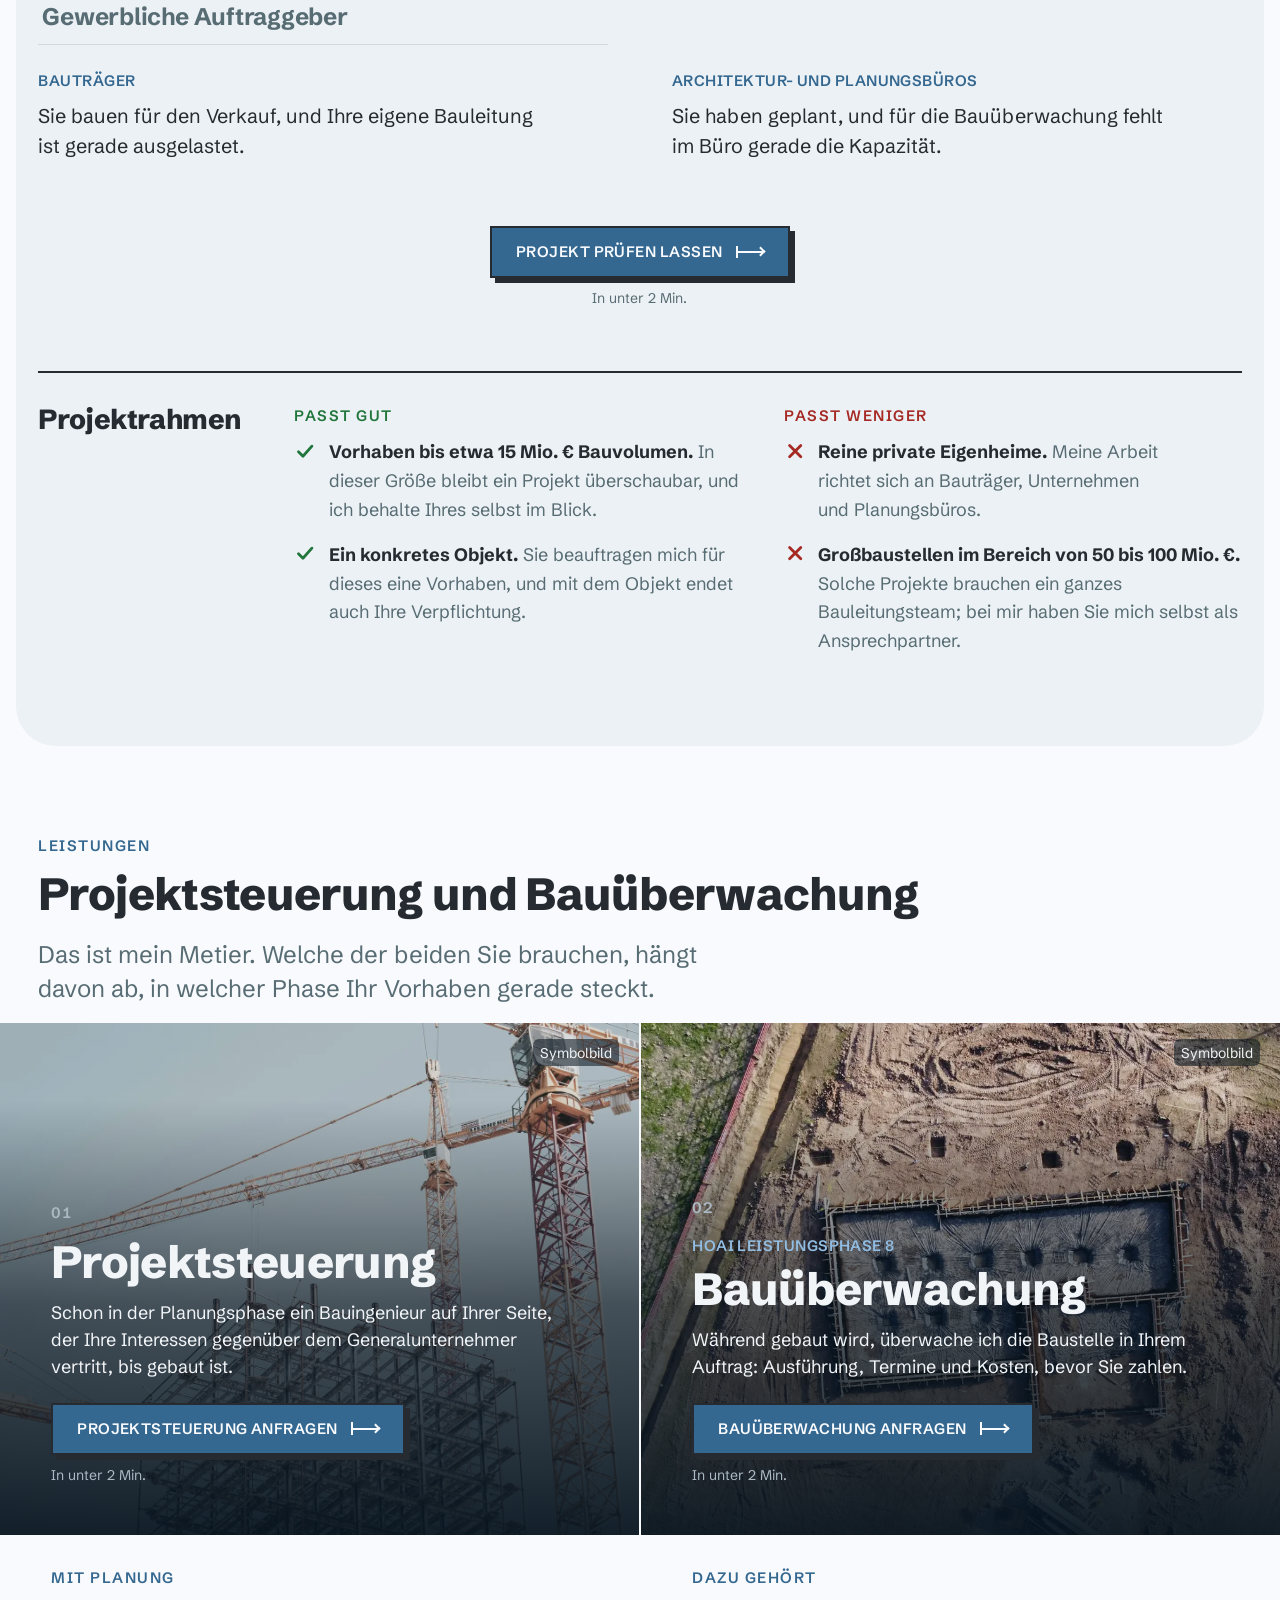
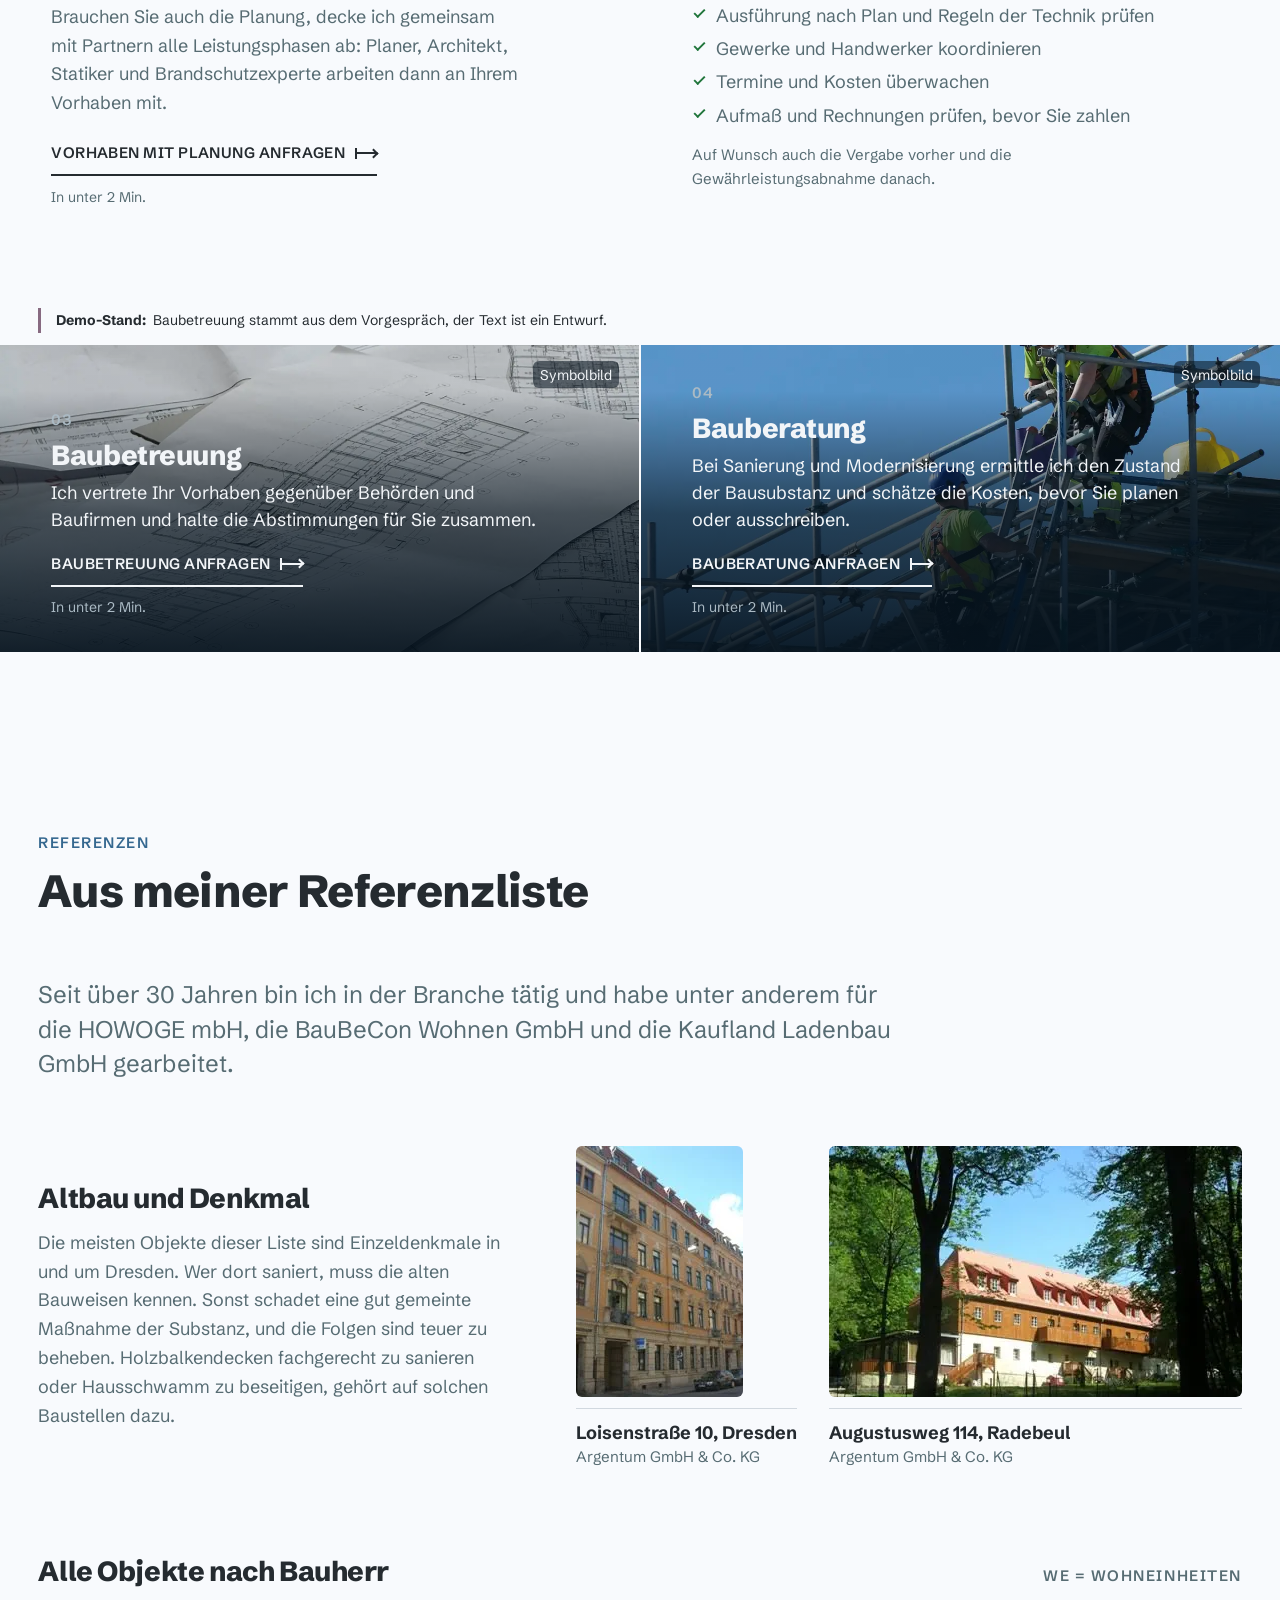
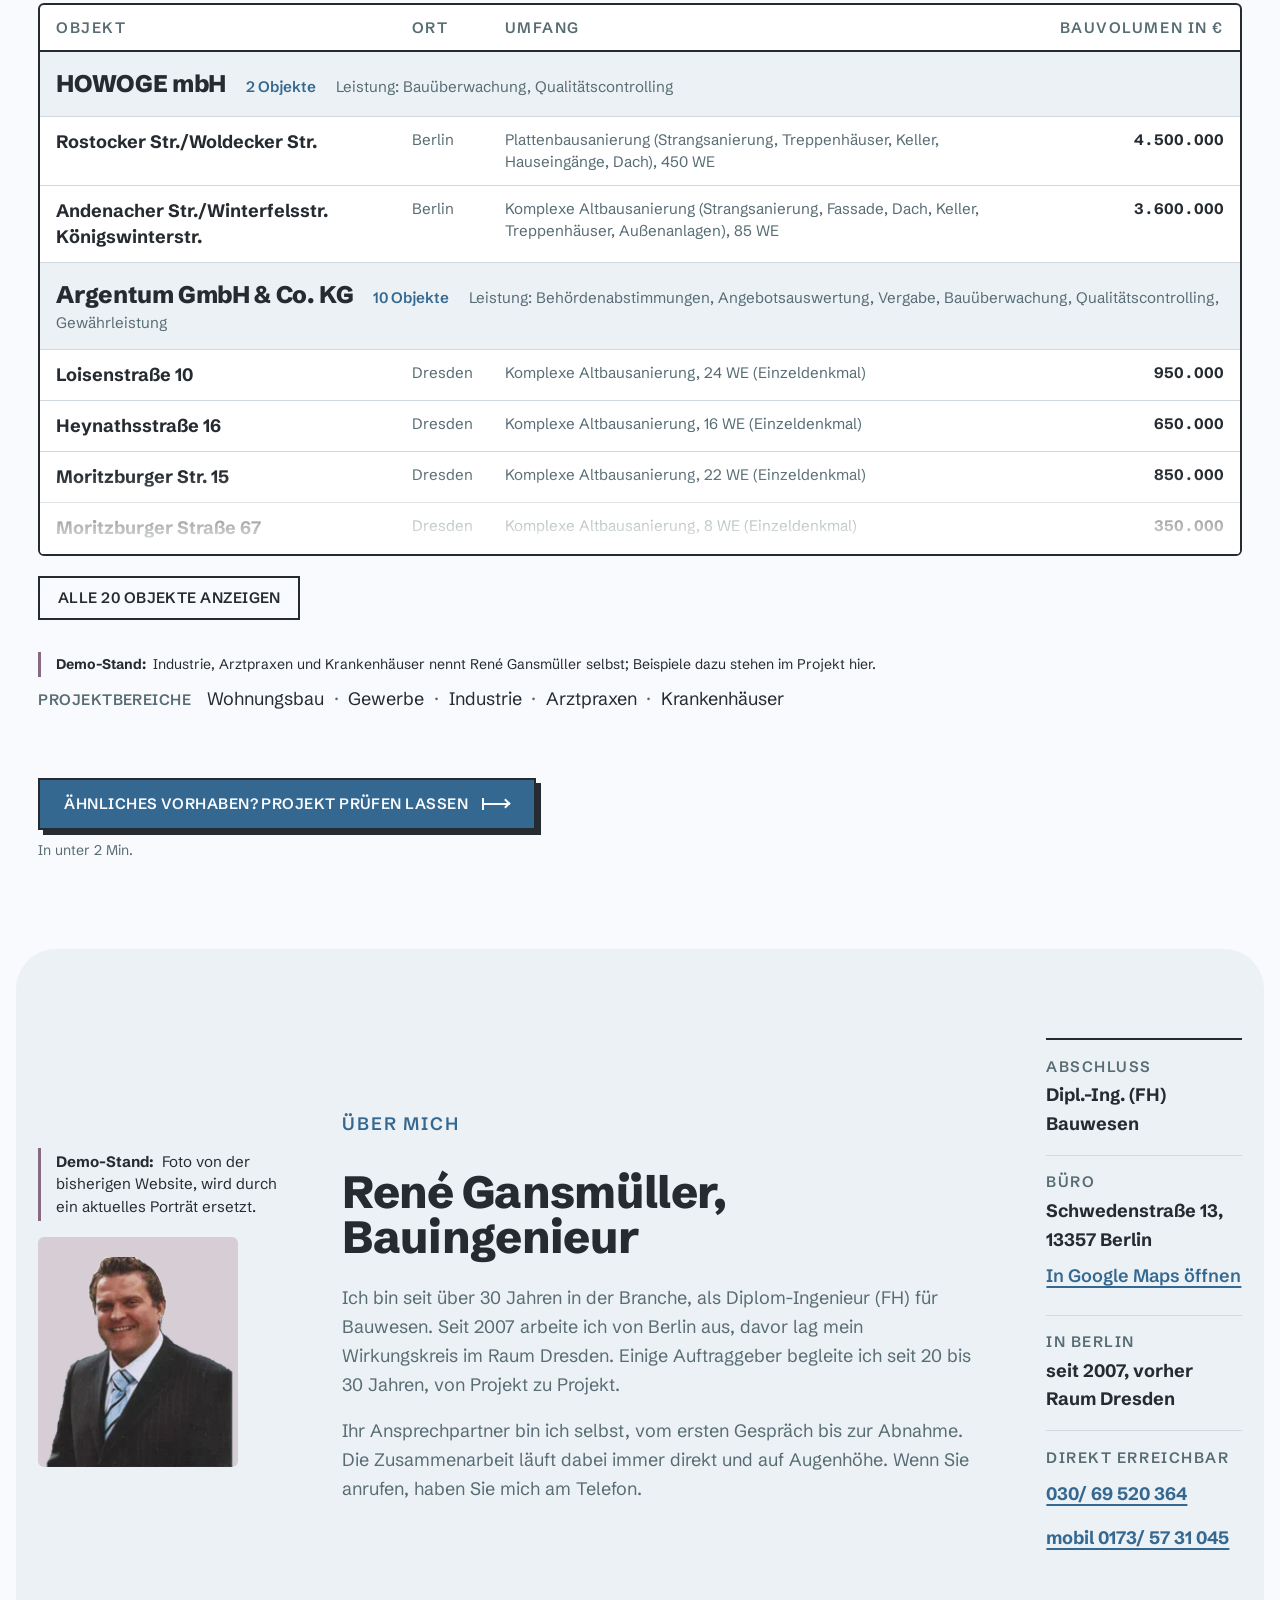
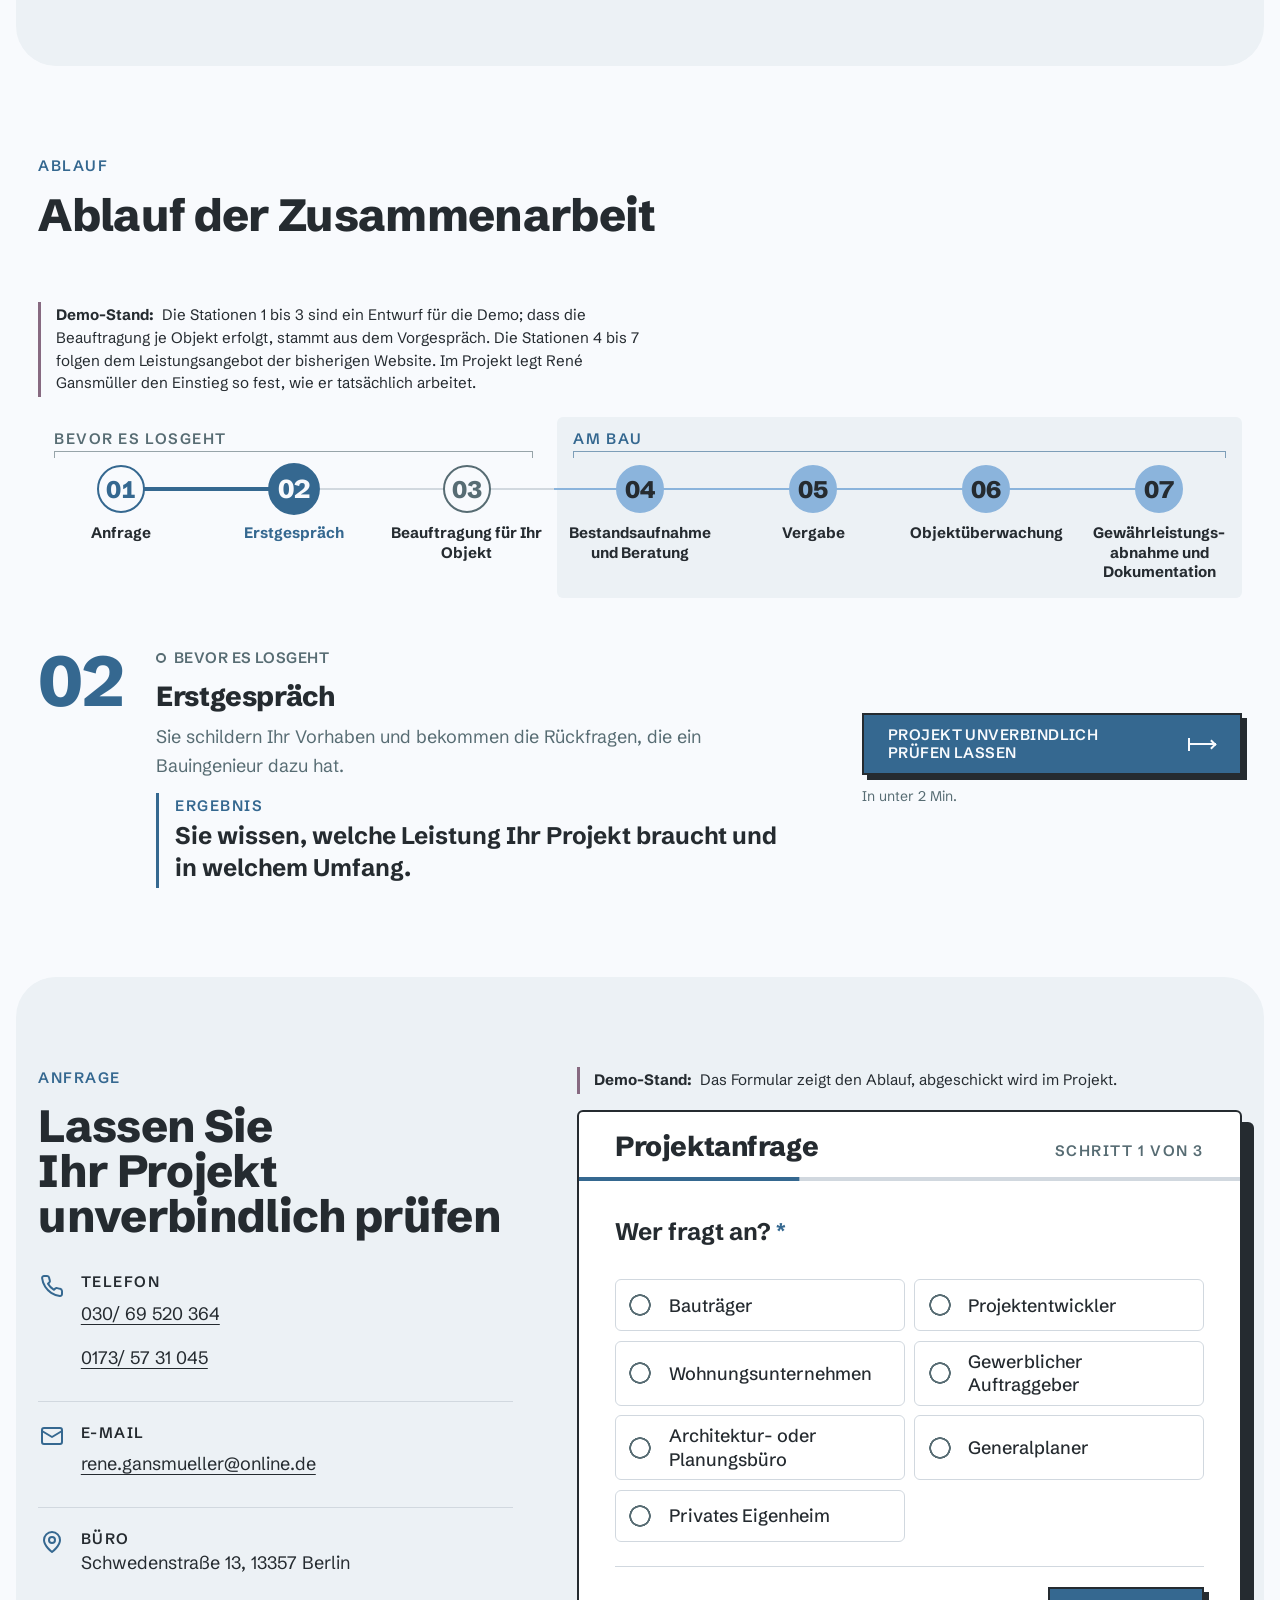
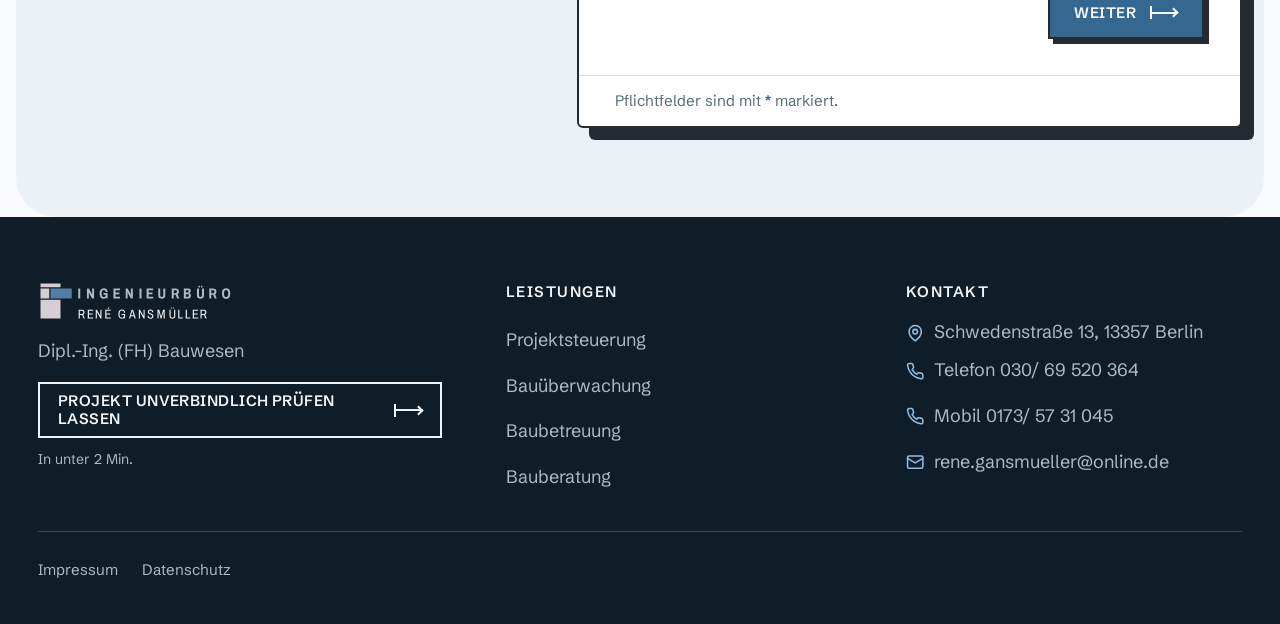
==== commit 9e0e972c: "Hero: füllt allein den ersten Bildschirm, Referenz-Stapel statt Einzelkarte - Bauherren-Band aus dem" ====
--- a/site/index.html
+++ b/site/index.html
@@ -75,19 +75,20 @@
 
 <main id="top" tabindex="-1">
 
-  <!-- Erster Bildschirm (Desktop): Hero und Bauherren-Band füllen zusammen
-       die Fensterhöhe, das Band sitzt unten bündig (Bruno, Überarbeitung 3). -->
-  <div class="erster-schirm">
-
-  <!-- 1 · HERO – Referenz-Split. Inhalte aus Hero C (Station 2), Plankopf-Karte
-       mit echter Referenz. Quellen: Objekt, Bauherr, Umfang, Leistung:
-       Referenzliste.pdf; Bildunterschrift: Altseite 4.html; Titel: Impressum;
-       „über 30 Jahre in der Branche“: Transkript; 450 WE: Referenzliste.pdf. -->
+  <!-- 1 · HERO – füllt auf dem Desktop allein den ersten Bildschirm, das
+       Bauherren-Band folgt direkt darunter (Bruno, Überarbeitung 4).
+       Rechts ein Karten-Stapel mit Referenzen. Quellen: Objekt, Bauherr, Umfang,
+       Leistung: Referenzliste.pdf (Leistung je Bauherr wie im Register); Fotos:
+       Altseite 4.html, in nativer Größe oder kleiner; Titel: Impressum;
+       „über 30 Jahre in der Branche“: Transkript; 450 WE: Referenzliste.pdf.
+       Weitere Referenz = eine weitere .stapel__karte mit data-pos, sonst nichts. -->
   <section class="hero layout" aria-labelledby="hero-titel">
     <div class="breakout hero__raster">
       <div class="hero__text">
-        <p class="plakette">Dipl.-Ing. (FH) Bauwesen</p>
-        <p class="kicker">Ingenieurbüro René Gansmüller</p>
+        <div class="hero__marke">
+          <p class="plakette">Dipl.-Ing. (FH) Bauwesen</p>
+          <p class="kicker">Ingenieurbüro René Gansmüller</p>
+        </div>
         <h1 id="hero-titel">Ihr Partner für <span class="akzent">Bauüberwachung und Projektsteuerung</span> in Berlin, Brandenburg und Sachsen</h1>
         <p class="hero__zeile">Für Bauträger, Projektentwickler, Wohnungsunternehmen und Planungsbüros, vom ersten Plan bis zur Abnahme.</p>
         <div class="aktionen">
@@ -100,21 +101,84 @@
         </dl>
       </div>
 
-      <div class="plankopf">
-        <div class="plankopf__kopf"><img src="assets/images/logo.svg" alt="" width="156" height="32"><a href="#referenzen">Referenzliste</a></div>
-        <figure class="plankopf__objekt">
-          <picture>
-            <source srcset="assets/images/altbau-berlin-koenigswinterstrasse.webp" type="image/webp">
-            <img src="assets/images/altbau-berlin-koenigswinterstrasse.jpg" alt="Wohngebäude an der Königswinterstraße in Berlin" width="284" height="186" decoding="async">
-          </picture>
-          <figcaption><span class="label">Referenz</span><strong>Königswinterstr./ Andernacher Str./ Ehrenfelsstraße, Berlin</strong></figcaption>
-        </figure>
-        <dl class="schriftfeld">
-          <div><dt>Bauherr</dt><dd>HOWOGE mbH</dd></div>
-          <div><dt>Umfang</dt><dd>Komplexe Altbausanierung, 85&nbsp;WE</dd></div>
-          <div><dt>Leistung</dt><dd>Bauüberwachung, Qualitäts&shy;controlling</dd></div>
-          <div><dt>Bearbeitung</dt><dd>René Gansmüller</dd></div>
-        </dl>
+      <div class="stapel" data-stapel role="region" aria-roledescription="Karten-Stapel" aria-label="Referenzen aus meiner Referenzliste">
+        <div class="stapel__karten" data-stapel-karten>
+          <article class="plankopf stapel__karte" data-pos="0" aria-roledescription="Referenz" aria-label="Königswinterstr./ Andernacher Str./ Ehrenfelsstraße, Berlin">
+            <div class="plankopf__kopf"><img src="assets/images/logo.svg" alt="" width="156" height="32"><a href="#register">Referenzliste</a></div>
+            <figure class="plankopf__objekt">
+              <div class="plankopf__bild">
+                <picture>
+                  <source srcset="assets/images/altbau-berlin-koenigswinterstrasse.webp" type="image/webp">
+                  <img src="assets/images/altbau-berlin-koenigswinterstrasse.jpg" alt="Wohngebäude an der Königswinterstraße in Berlin" width="284" height="186" decoding="async">
+                </picture>
+              </div>
+              <figcaption><span class="label">Referenz</span><strong>Königswinterstr./ Andernacher Str./ Ehrenfelsstraße, Berlin</strong></figcaption>
+            </figure>
+            <dl class="schriftfeld">
+              <div><dt>Bauherr</dt><dd>HOWOGE mbH</dd></div>
+              <div><dt>Umfang</dt><dd>Komplexe Altbausanierung, 85&nbsp;WE</dd></div>
+              <div class="schriftfeld__breit"><dt>Leistung</dt><dd>Bauüberwachung, Qualitäts&shy;controlling</dd></div>
+            </dl>
+          </article>
+          <article class="plankopf stapel__karte" data-pos="1" aria-roledescription="Referenz" aria-label="Loisenstraße 10, Dresden">
+            <div class="plankopf__kopf"><img src="assets/images/logo.svg" alt="" width="156" height="32"><a href="#register">Referenzliste</a></div>
+            <figure class="plankopf__objekt">
+              <div class="plankopf__bild">
+                <picture>
+                  <source srcset="assets/images/denkmal-dresden-loisenstrasse.webp" type="image/webp">
+                  <img src="assets/images/denkmal-dresden-loisenstrasse.jpg" alt="Wohnhaus Loisenstraße 10 in Dresden, Straßenansicht" width="167" height="251" decoding="async">
+                </picture>
+              </div>
+              <figcaption><span class="label">Referenz</span><strong>Loisenstraße 10, Dresden</strong></figcaption>
+            </figure>
+            <dl class="schriftfeld">
+              <div><dt>Bauherr</dt><dd>Argentum GmbH &amp; Co.&nbsp;KG</dd></div>
+              <div><dt>Umfang</dt><dd>Komplexe Altbausanierung, 24&nbsp;WE (Einzeldenkmal)</dd></div>
+              <div class="schriftfeld__breit"><dt>Leistung</dt><dd>Behördenabstimmungen, Angebotsauswertung, Vergabe, Bauüberwachung, Qualitäts&shy;controlling, Gewährleistung</dd></div>
+            </dl>
+          </article>
+          <article class="plankopf stapel__karte" data-pos="2" aria-roledescription="Referenz" aria-label="Augustusweg 114, Radebeul">
+            <div class="plankopf__kopf"><img src="assets/images/logo.svg" alt="" width="156" height="32"><a href="#register">Referenzliste</a></div>
+            <figure class="plankopf__objekt">
+              <div class="plankopf__bild">
+                <picture>
+                  <source srcset="assets/images/denkmal-radebeul-augustusweg.webp" type="image/webp">
+                  <img src="assets/images/denkmal-radebeul-augustusweg.jpg" alt="Wohnhaus Augustusweg 114 in Radebeul" width="413" height="251" decoding="async">
+                </picture>
+              </div>
+              <figcaption><span class="label">Referenz</span><strong>Augustusweg 114, Radebeul</strong></figcaption>
+            </figure>
+            <dl class="schriftfeld">
+              <div><dt>Bauherr</dt><dd>Argentum GmbH &amp; Co.&nbsp;KG</dd></div>
+              <div><dt>Umfang</dt><dd>Komplexe Altbausanierung, 10&nbsp;WE (Einzeldenkmal)</dd></div>
+              <div class="schriftfeld__breit"><dt>Leistung</dt><dd>Behördenabstimmungen, Angebotsauswertung, Vergabe, Bauüberwachung, Qualitäts&shy;controlling, Gewährleistung</dd></div>
+            </dl>
+          </article>
+          <article class="plankopf stapel__karte" data-pos="3" aria-roledescription="Referenz" aria-label="Bundschuhstraße 1, Dresden">
+            <div class="plankopf__kopf"><img src="assets/images/logo.svg" alt="" width="156" height="32"><a href="#register">Referenzliste</a></div>
+            <figure class="plankopf__objekt">
+              <div class="plankopf__bild">
+                <picture>
+                  <source srcset="assets/images/denkmal-dresden-bundschuhstrasse.webp" type="image/webp">
+                  <img src="assets/images/denkmal-dresden-bundschuhstrasse.jpg" alt="Wohnhaus Bundschuhstraße 1 in Dresden, Straßenansicht" width="191" height="269" loading="lazy" decoding="async">
+                </picture>
+              </div>
+              <figcaption><span class="label">Referenz</span><strong>Bundschuhstraße 1, Dresden</strong></figcaption>
+            </figure>
+            <dl class="schriftfeld">
+              <div><dt>Bauherr</dt><dd>Argentum GmbH &amp; Co.&nbsp;KG</dd></div>
+              <div><dt>Umfang</dt><dd>Komplexe Altbausanierung, 22&nbsp;WE (Einzeldenkmal)</dd></div>
+              <div class="schriftfeld__breit"><dt>Leistung</dt><dd>Behördenabstimmungen, Angebotsauswertung, Vergabe, Bauüberwachung, Qualitäts&shy;controlling, Gewährleistung</dd></div>
+            </dl>
+          </article>
+        </div>
+        <div class="stapel__steuerung" data-stapel-steuerung hidden>
+          <button class="stapel__knopf" type="button" data-stapel-zurueck aria-label="Vorherige Referenz"><svg viewBox="0 0 24 24" width="20" height="20" aria-hidden="true" focusable="false"><path d="M15 5l-7 7 7 7" fill="none" stroke="currentColor" stroke-width="2.25" stroke-linecap="square"/></svg></button>
+          <p class="stapel__zaehler" aria-hidden="true"><span data-stapel-nr>1</span> / <span data-stapel-summe></span></p>
+          <button class="stapel__knopf" type="button" data-stapel-vor aria-label="Nächste Referenz"><svg viewBox="0 0 24 24" width="20" height="20" aria-hidden="true" focusable="false"><path d="M9 5l7 7-7 7" fill="none" stroke="currentColor" stroke-width="2.25" stroke-linecap="square"/></svg></button>
+          <button class="stapel__knopf stapel__knopf--pause" type="button" data-stapel-pause aria-pressed="false" aria-label="Automatisches Weiterblättern anhalten"><svg class="stapel__icon-pause" viewBox="0 0 24 24" width="18" height="18" aria-hidden="true" focusable="false"><path d="M8 5v14M16 5v14" fill="none" stroke="currentColor" stroke-width="2.5"/></svg><svg class="stapel__icon-play" viewBox="0 0 24 24" width="18" height="18" aria-hidden="true" focusable="false"><path d="M7 5l12 7-12 7z" fill="currentColor"/></svg></button>
+        </div>
+        <p class="vh" aria-live="polite" aria-atomic="true" data-stapel-status></p>
       </div>
     </div>
   </section>
@@ -180,7 +244,6 @@
       </div>
     </div>
   </section>
-  </div>
 
   <!-- 2 · FÜR WEN – zwei getrennte Wege (§9), abgesetzte Fläche -->
   <section class="layout" id="fuer-wen" aria-labelledby="fuer-wen-titel">
--- a/site/css/styles.css
+++ b/site/css/styles.css
@@ -398,56 +398,40 @@
 /* ---------------------------------------------------------------------------
    1 · Hero: Zweispalter, links Text, rechts Plankopf-Karte mit 12/12-Schatten
 --------------------------------------------------------------------------- */
-.hero { padding-block: clamp(2rem, 6vh, 5.5rem) clamp(var(--space-l), 7vh, 6rem); }
-/* Desktop mit ausreichender Höhe: Hero + Band = erster Bildschirm, Band
-   unten bündig. Passt der Inhalt nicht, wächst der Block einfach weiter. */
+.hero {
+  padding-block: clamp(2rem, 6vh, 5.5rem) clamp(var(--space-l), 7vh, 6rem);
+  /* Die hinausgeschobene Karte des Stapels darf keinen Seitenscroll erzeugen */
+  overflow-x: clip;
+}
+/* Desktop mit ausreichender Höhe: der Hero füllt den ersten Bildschirm
+   allein, das Bauherren-Band folgt direkt beim Scrollen. Passt der Inhalt
+   nicht, wächst der Hero einfach weiter. */
 @media (min-width: 1024px) and (min-height: 700px) {
-  .erster-schirm {
-    display: flex;
-    flex-direction: column;
-    min-height: calc(100svh - var(--header-h));
-  }
-  .erster-schirm .hero {
-    flex: 1 0 auto;
+  .hero {
     display: grid;
     align-content: center;
-    padding-block: clamp(1.5rem, 4vh, 3.5rem);
+    min-height: calc(100svh - var(--header-h));
+    padding-block: clamp(1.5rem, 5vh, 4rem);
   }
-  .erster-schirm .marquee-band { padding-bottom: 0; }
-}
-/* Niedrige Desktop-Fenster (z. B. 1366 × 768): Abstände im ersten Bildschirm
-   straffen, damit Hero und Band gemeinsam hineinpassen. */
-@media (min-width: 1024px) and (min-height: 700px) and (max-height: 820px) {
-  .erster-schirm .hero { padding-block: 1rem; }
-  .erster-schirm .plakette { margin-bottom: 0.75rem; }
-  .erster-schirm .hero__zeile { margin-top: 0.75rem; }
-  .erster-schirm .hero .aktionen { margin-top: 1.25rem; }
-  .erster-schirm .kennzahlen { margin-top: 1.25rem; padding-top: 1rem; }
-  .erster-schirm .marquee-band { padding-top: 0.5rem; }
-  .erster-schirm .marquee__liste { padding-block: 0.75rem; }
-  .erster-schirm .plankopf__objekt { padding-block: 0.9rem; }
-  .erster-schirm .schriftfeld > div { padding-block: 0.6rem; }
-}
-@media (min-width: 1024px) and (min-height: 700px) and (max-height: 760px) {
-  .erster-schirm .hero { padding-block: 0.5rem; }
-  .erster-schirm .hero h1 { font-size: 2.4rem; }
-  .erster-schirm .kennzahlen dd { font-size: 2rem; }
-  .erster-schirm .plankopf__objekt { padding-block: 0.6rem; }
-  .erster-schirm .schriftfeld > div { padding-block: 0.45rem; }
-  .erster-schirm .plankopf__kopf { padding-block: 0.6rem; }
 }
 .hero__raster {
   display: grid;
-  grid-template-columns: minmax(0, 7fr) minmax(0, 5fr);
+  grid-template-columns: minmax(0, 1fr) minmax(0, 32.75rem);
   align-items: center;
   gap: var(--space-l) clamp(var(--space-m), 4vw, 4.5rem);
 }
 .hero__text { display: grid; justify-items: start; }
+/* Marke oben mit Luft darunter, damit der Claim allein als Blickfang steht */
+.hero__marke {
+  display: grid;
+  justify-items: start;
+  gap: 0.9rem;
+  margin-bottom: clamp(2rem, 6vh, 3.75rem);
+}
 .plakette {
   display: inline-flex;
   align-items: center;
   gap: 0.6rem;
-  margin-bottom: 1.25rem;
   padding: 0.45rem 1rem;
   font-size: var(--step--1);
   font-weight: var(--weight-label);
@@ -460,7 +444,7 @@
 .plakette::before { content: ""; width: 0.55rem; height: 0.55rem; background: var(--color-primary-strong); }
 /* Langer Claim (Leistung, Region): kleiner als die übrigen H1, damit er in
    drei Zeilen steht und nicht die ganze erste Bildschirmhöhe füllt. */
-.hero h1 { max-width: 30ch; font-size: clamp(1.7rem, 1.25rem + 1.75vw, 2.85rem); line-height: 1.1; text-wrap: balance; }
+.hero h1 { max-width: 33ch; font-size: clamp(1.75rem, 1.25rem + 1.8vw, 3rem); line-height: 1.08; text-wrap: balance; }
 /* Akzentwort mit Balken darunter (Referenz: 4 px). */
 .akzent {
   color: var(--color-primary-strong);
@@ -469,14 +453,14 @@
   -webkit-box-decoration-break: clone;
   box-decoration-break: clone;
 }
-.hero__zeile { margin-top: 1.25rem; font-size: clamp(1rem, 0.95rem + 0.25vw, 1.125rem); line-height: 1.55; max-width: 62ch; }
-.hero .aktionen { margin-top: 2rem; }
+.hero__zeile { margin-top: 1.5rem; font-size: clamp(1rem, 0.95rem + 0.25vw, 1.125rem); line-height: 1.55; max-width: 52ch; color: var(--color-text-muted); }
+.hero .aktionen { margin-top: 2.25rem; }
 .kennzahlen {
   display: flex;
   flex-wrap: wrap;
   gap: 1rem clamp(var(--space-m), 5vw, 5rem);
   width: 100%;
-  margin-top: 2.5rem;
+  margin-top: clamp(2.25rem, 5vh, 3.25rem);
   padding-top: 1.75rem;
   border-top: 1px solid var(--color-border);
 }
@@ -501,11 +485,102 @@
   max-width: 38ch;
 }
 
-/* Plankopf-Karte: Schriftfeld einer Bauzeichnung mit echter Referenz. Das
-   Foto steht in nativer Größe (284 × 186), nicht hochskaliert. */
+/* Referenz-Stapel: Karten im Stil eines Plankopfs, übereinander in einer
+   Rasterzelle (gleiche Höhe von selbst). data-pos 0 liegt vorn, 1 und 2
+   schauen versetzt und leicht gedreht dahinter hervor, alle weiteren warten
+   unsichtbar. Fotos höchstens in nativer Größe: max-height über --bild-h,
+   Breite automatisch, nie hochskaliert. */
+.stapel {
+  --bild-h: 11.625rem; /* 186 px = Höhe des flachsten Fotos */
+  --stapel-dauer: 0.55s;
+  justify-self: end;
+  width: min(100%, 32rem);
+  display: grid;
+  gap: 1.25rem;
+}
+.stapel__karten {
+  display: grid;
+  padding: 0 0.75rem 1.25rem 0;
+  touch-action: pan-y;
+}
+.stapel__karte {
+  grid-area: 1 / 1;
+  display: flex;
+  flex-direction: column;
+  transform-origin: 50% 60%;
+  transition:
+    transform var(--stapel-dauer) cubic-bezier(0.22, 0.8, 0.24, 1),
+    opacity var(--stapel-dauer) var(--ease-out),
+    box-shadow var(--dur-normal) var(--ease-out);
+}
+.stapel__karte[data-pos="0"] { z-index: 3; }
+.stapel__karte:not([data-pos="0"]) { box-shadow: none; }
+.stapel__karte[data-pos="1"] { z-index: 2; transform: translate(0.5rem, 0.7rem) rotate(2.2deg); }
+.stapel__karte[data-pos="2"] { z-index: 1; transform: translate(-0.35rem, 1.2rem) rotate(-2.6deg); }
+/* Ab der vierten Karte: deckungsgleich hinter der dritten, also verdeckt */
+.stapel__karte:where(:not([data-pos="0"]):not([data-pos="1"]):not([data-pos="2"])) {
+  z-index: 0;
+  transform: translate(-0.35rem, 1.2rem) rotate(-2.6deg);
+}
+/* Hintere Karten nur als Kante: Inhalt gedämpft, damit vorn ruhig bleibt */
+.stapel__karte:not([data-pos="0"]) > * { opacity: 0.35; }
+.stapel__karte > * { transition: opacity var(--stapel-dauer) var(--ease-out); }
+/* Phase 1 des Weiterblätterns: die vordere Karte gleitet seitlich hinaus,
+   danach reiht sie sich hinten ein (main.js, initStapel). */
+.stapel__karte.ist-weg {
+  z-index: 4;
+  transform: translate(68%, -0.5rem) rotate(9deg);
+  transition-timing-function: cubic-bezier(0.5, 0, 0.75, 0.4);
+  transition-duration: calc(var(--stapel-dauer) * 0.6);
+}
+.stapel__karte.ist-weg--hinten { z-index: 0; }
+.stapel--js .stapel__karte[data-pos="0"] { cursor: pointer; }
+@media (hover: hover) {
+  .stapel--js .stapel__karten:hover .stapel__karte[data-pos="0"]:not(.ist-weg) { transform: translate(-3px, -3px); box-shadow: 15px 15px 0 0 var(--color-text); }
+  .stapel--js .stapel__karten:hover .stapel__karte[data-pos="1"]:not(.ist-weg) { transform: translate(0.9rem, 0.8rem) rotate(3.6deg); }
+  .stapel--js .stapel__karten:hover .stapel__karte[data-pos="2"]:not(.ist-weg) { transform: translate(-0.7rem, 1.3rem) rotate(-4deg); }
+}
+@media (prefers-reduced-motion: reduce) {
+  .stapel__karte, .stapel__karte > * { transition: none; }
+}
+
+.stapel__steuerung {
+  display: flex;
+  align-items: center;
+  justify-content: center;
+  gap: 0.75rem;
+}
+.stapel__steuerung[hidden] { display: none; }
+.stapel__knopf {
+  display: inline-grid;
+  place-items: center;
+  width: 2.875rem;
+  height: 2.875rem;
+  color: var(--color-text);
+  background: var(--color-karte);
+  border: 2px solid var(--color-text);
+  border-radius: 999px;
+  cursor: pointer;
+  transition: background var(--dur-schnell) var(--ease-out), color var(--dur-schnell) var(--ease-out), transform var(--dur-schnell) var(--ease-out);
+}
+.stapel__knopf:active { transform: scale(0.94); }
+@media (hover: hover) { .stapel__knopf:hover { background: var(--color-text); color: var(--color-bg); } }
+.stapel__knopf--pause { margin-left: 0.5rem; width: 2.75rem; height: 2.75rem; border-width: 1px; border-color: var(--color-text-muted); color: var(--color-text-muted); }
+.stapel__icon-play { display: none; }
+.stapel__knopf--pause[aria-pressed="true"] .stapel__icon-play { display: block; }
+.stapel__knopf--pause[aria-pressed="true"] .stapel__icon-pause { display: none; }
+.stapel__zaehler {
+  min-width: 4.5ch;
+  text-align: center;
+  font-size: var(--step--1);
+  font-weight: var(--weight-label);
+  letter-spacing: var(--tracking-label);
+  font-variant-numeric: tabular-nums;
+  color: var(--color-text);
+}
+
+/* Karte: Schriftfeld einer Bauzeichnung */
 .plankopf {
-  justify-self: end;
-  width: min(100%, 31rem);
   background: var(--color-karte);
   border: 2px solid var(--color-text);
   border-radius: var(--radius-karte);
@@ -517,14 +592,14 @@
   align-items: center;
   justify-content: space-between;
   gap: 1rem;
-  padding: 0.5rem 1.25rem;
+  padding: 0.25rem 1.25rem;
   border-bottom: 2px solid var(--color-text);
 }
 .plankopf__kopf img { height: 28px; width: auto; }
 .plankopf__kopf a {
   display: inline-flex;
   align-items: center;
-  min-height: 48px;
+  min-height: 44px;
   font-size: var(--step--1);
   font-weight: var(--weight-label);
   letter-spacing: var(--tracking-label);
@@ -536,21 +611,41 @@
   transition: color var(--dur-schnell) var(--ease-out);
 }
 @media (hover: hover) { .plankopf__kopf a:hover { color: var(--color-text); } }
+/* Die Bildfläche nimmt auf, was eine Karte an Höhe übrig hat (alle Karten
+   im Stapel sind gleich hoch), statt eines Lochs über dem Schriftfeld. */
 .plankopf__objekt {
-  display: grid;
-  grid-template-columns: auto minmax(0, 1fr);
-  align-items: end;
-  gap: 1.25rem;
+  flex: 1 0 auto;
+  display: grid;
+  grid-template-rows: 1fr auto;
+  gap: 0.9rem;
   padding: 1.25rem;
   border-bottom: 1px solid var(--color-text);
 }
-.plankopf__objekt img { display: block; max-width: 100%; height: auto; border-radius: var(--radius); border: 1px solid var(--color-text); }
-.plankopf__objekt figcaption { display: grid; gap: 0.35rem; }
+/* Passepartout: das Foto sitzt auf einer ruhigen Fläche, statt aufgeblasen zu werden */
+.plankopf__bild {
+  display: grid;
+  place-items: center;
+  min-height: calc(var(--bild-h, 11.625rem) + 1.5rem);
+  padding: 0.75rem;
+  background: var(--color-surface);
+  border: 1px solid var(--color-border);
+  border-radius: var(--radius);
+}
+.plankopf__bild img {
+  display: block;
+  width: auto;
+  height: auto;
+  max-width: 100%;
+  max-height: var(--bild-h, 11.625rem);
+  border: 1px solid var(--color-text);
+}
+.plankopf__objekt figcaption { display: grid; gap: 0.3rem; }
 .plankopf__objekt figcaption strong { font-size: var(--step-0); line-height: 1.3; }
 .schriftfeld { display: grid; grid-template-columns: repeat(2, minmax(0, 1fr)); }
-.schriftfeld > div { padding: 0.8rem 1.25rem 0.9rem; border-bottom: 1px solid var(--color-text); }
-.schriftfeld > div:nth-child(odd) { border-right: 1px solid var(--color-text); }
-.schriftfeld > div:nth-last-child(-n + 2) { border-bottom: 0; }
+.schriftfeld > div { padding: 0.75rem 1.25rem 0.8rem; border-bottom: 1px solid var(--color-text); }
+.schriftfeld > div:nth-child(odd):not(.schriftfeld__breit) { border-right: 1px solid var(--color-text); }
+.schriftfeld__breit { grid-column: 1 / -1; }
+.schriftfeld > div:last-child { border-bottom: 0; }
 .schriftfeld dt {
   font-size: var(--step--1);
   font-weight: var(--weight-label);
@@ -1502,6 +1597,27 @@
 /* ---------------------------------------------------------------------------
    Rechtsseiten (Impressum, Datenschutz)
 --------------------------------------------------------------------------- */
+
+/* Niedrige Desktop-Fenster (1280 × 720, 1366 × 768): Abstände straffen,
+   Fotos im Stapel etwas kleiner (nie größer als nativ). */
+@media (min-width: 1024px) and (min-height: 700px) and (max-height: 820px) {
+  .hero { padding-block: 1rem; }
+  .hero__marke { margin-bottom: 1.75rem; }
+  .hero__zeile { margin-top: 1rem; }
+  .hero .aktionen { margin-top: 1.5rem; }
+  .kennzahlen { margin-top: 1.75rem; padding-top: 1.25rem; }
+  .stapel { --bild-h: 8.5rem; }
+  .plankopf__objekt { padding-block: 0.75rem; }
+  .schriftfeld > div { padding-block: 0.55rem 0.6rem; }
+}
+@media (min-width: 1024px) and (min-height: 700px) and (max-height: 760px) {
+  .hero { padding-block: 0.25rem; }
+  .hero h1 { font-size: 2.5rem; }
+  .kennzahlen dd { font-size: 2rem; }
+  .stapel { --bild-h: 7rem; }
+  .plankopf__kopf { padding-block: 0.1rem; }
+}
+
 .rechtsseite .panel { min-height: 55vh; align-content: center; }
 .rechtsseite h1 { margin-bottom: var(--space-m); }
 .rechtsseite .textlink { margin-top: var(--space-m); }
@@ -1519,7 +1635,7 @@
 }
 @media (max-width: 1100px) {
   .hero__raster { grid-template-columns: minmax(0, 1fr); }
-  .plankopf { justify-self: start; }
+  .stapel { justify-self: start; }
   .anfrage__raster { grid-template-columns: minmax(0, 1fr); }
   .fuer-wen__kopf { grid-template-columns: minmax(0, 1fr); }
 }
@@ -1545,7 +1661,6 @@
   .btn { letter-spacing: 0.02em; }
   .hero .aktionen { flex-direction: column; align-items: stretch; width: 100%; }
   .hero .aktionen .btn { justify-content: space-between; }
-  .plankopf__objekt { grid-template-columns: minmax(0, 1fr); }
   .ueber { grid-template-columns: minmax(0, 1fr); }
   .steckbrief { grid-template-columns: minmax(0, 1fr); }
   .steckbrief div, .steckbrief div:nth-child(odd), .steckbrief div:nth-child(even) { border-right: 0; padding-inline: 0; border-bottom: 1px solid var(--color-border); }
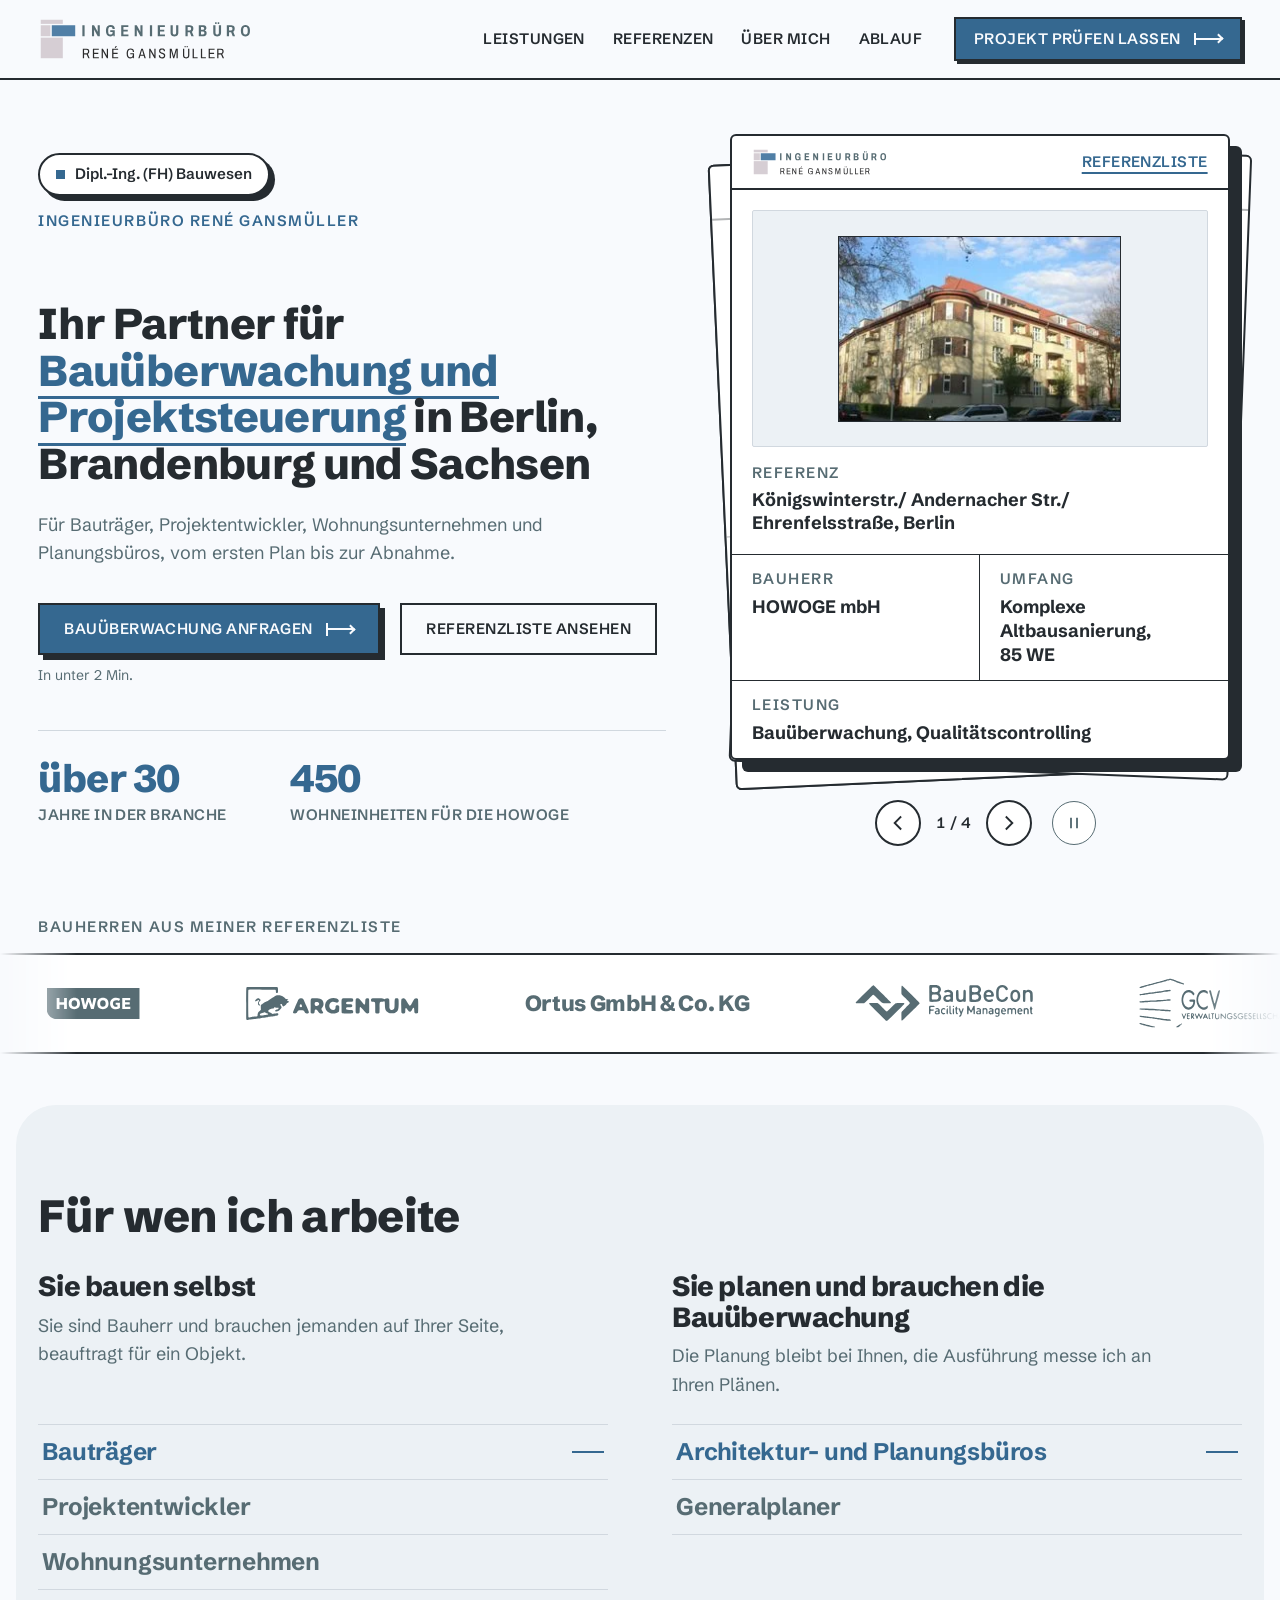
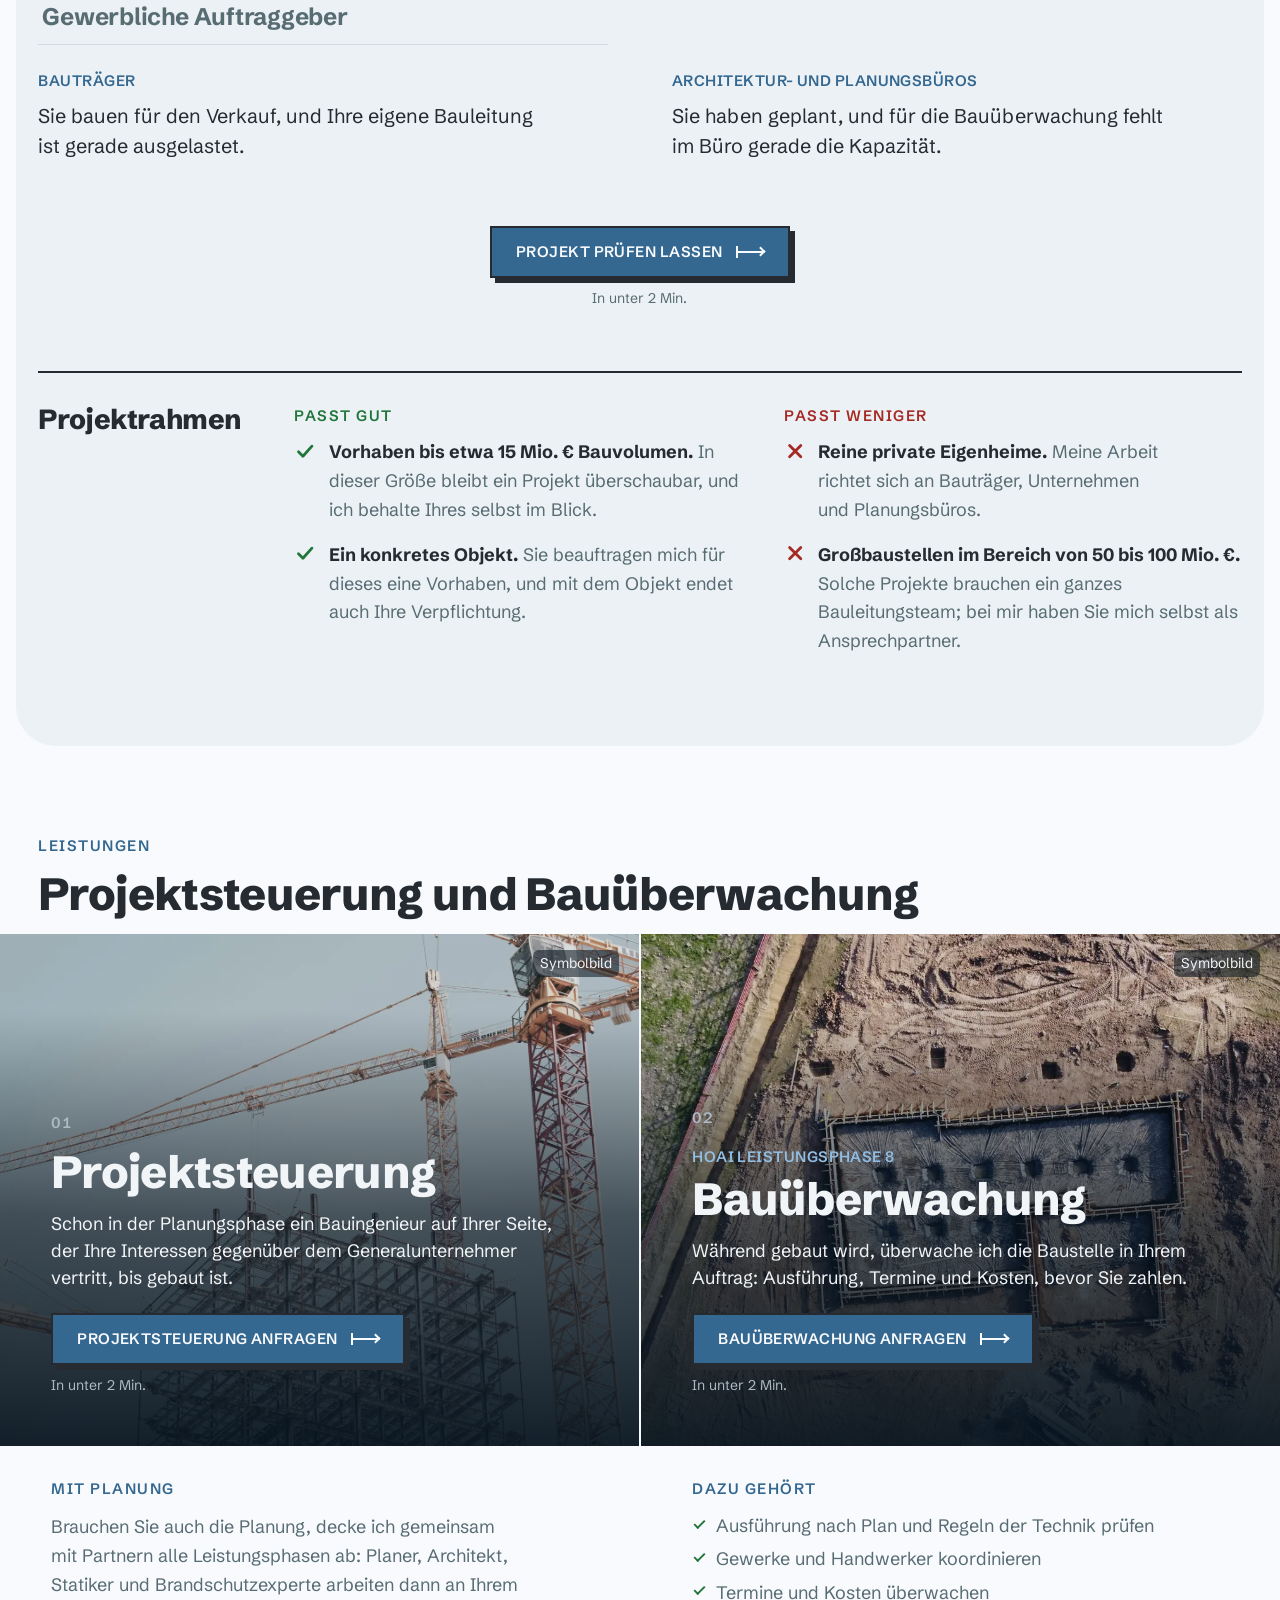
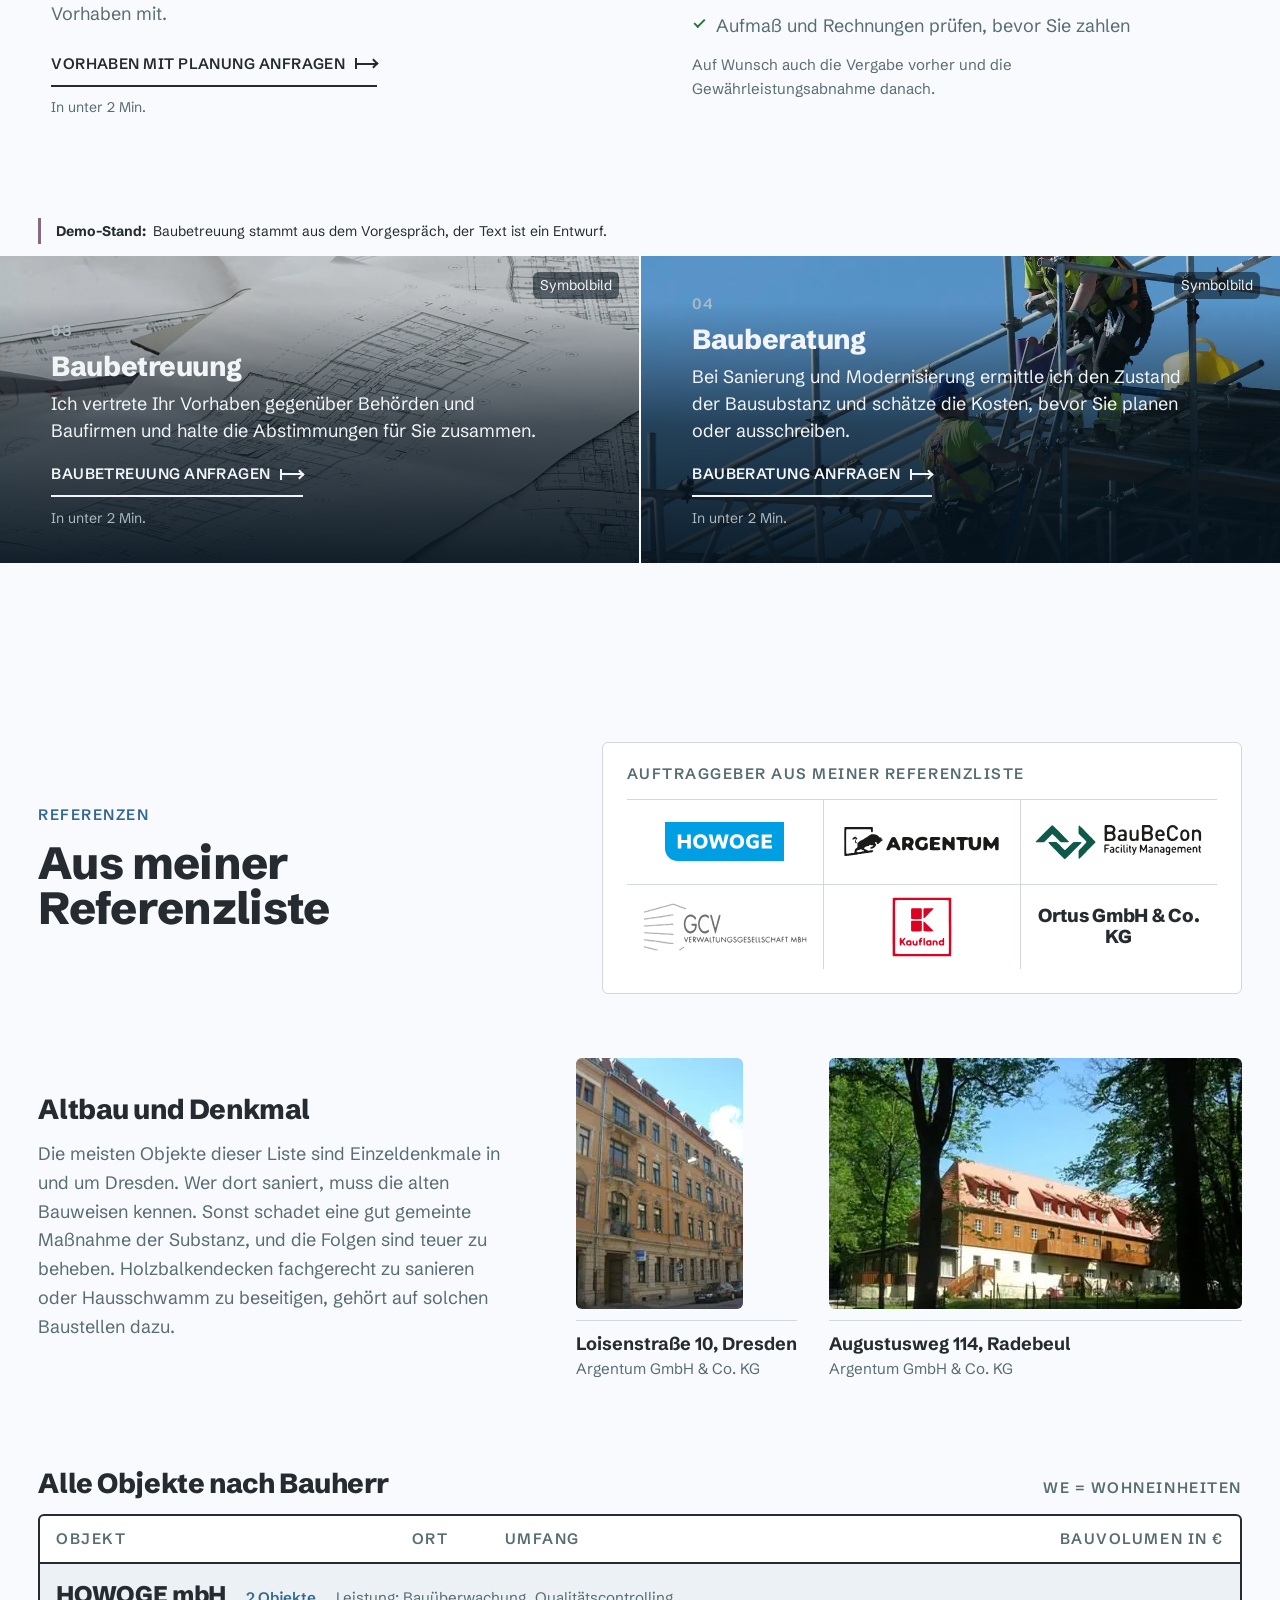
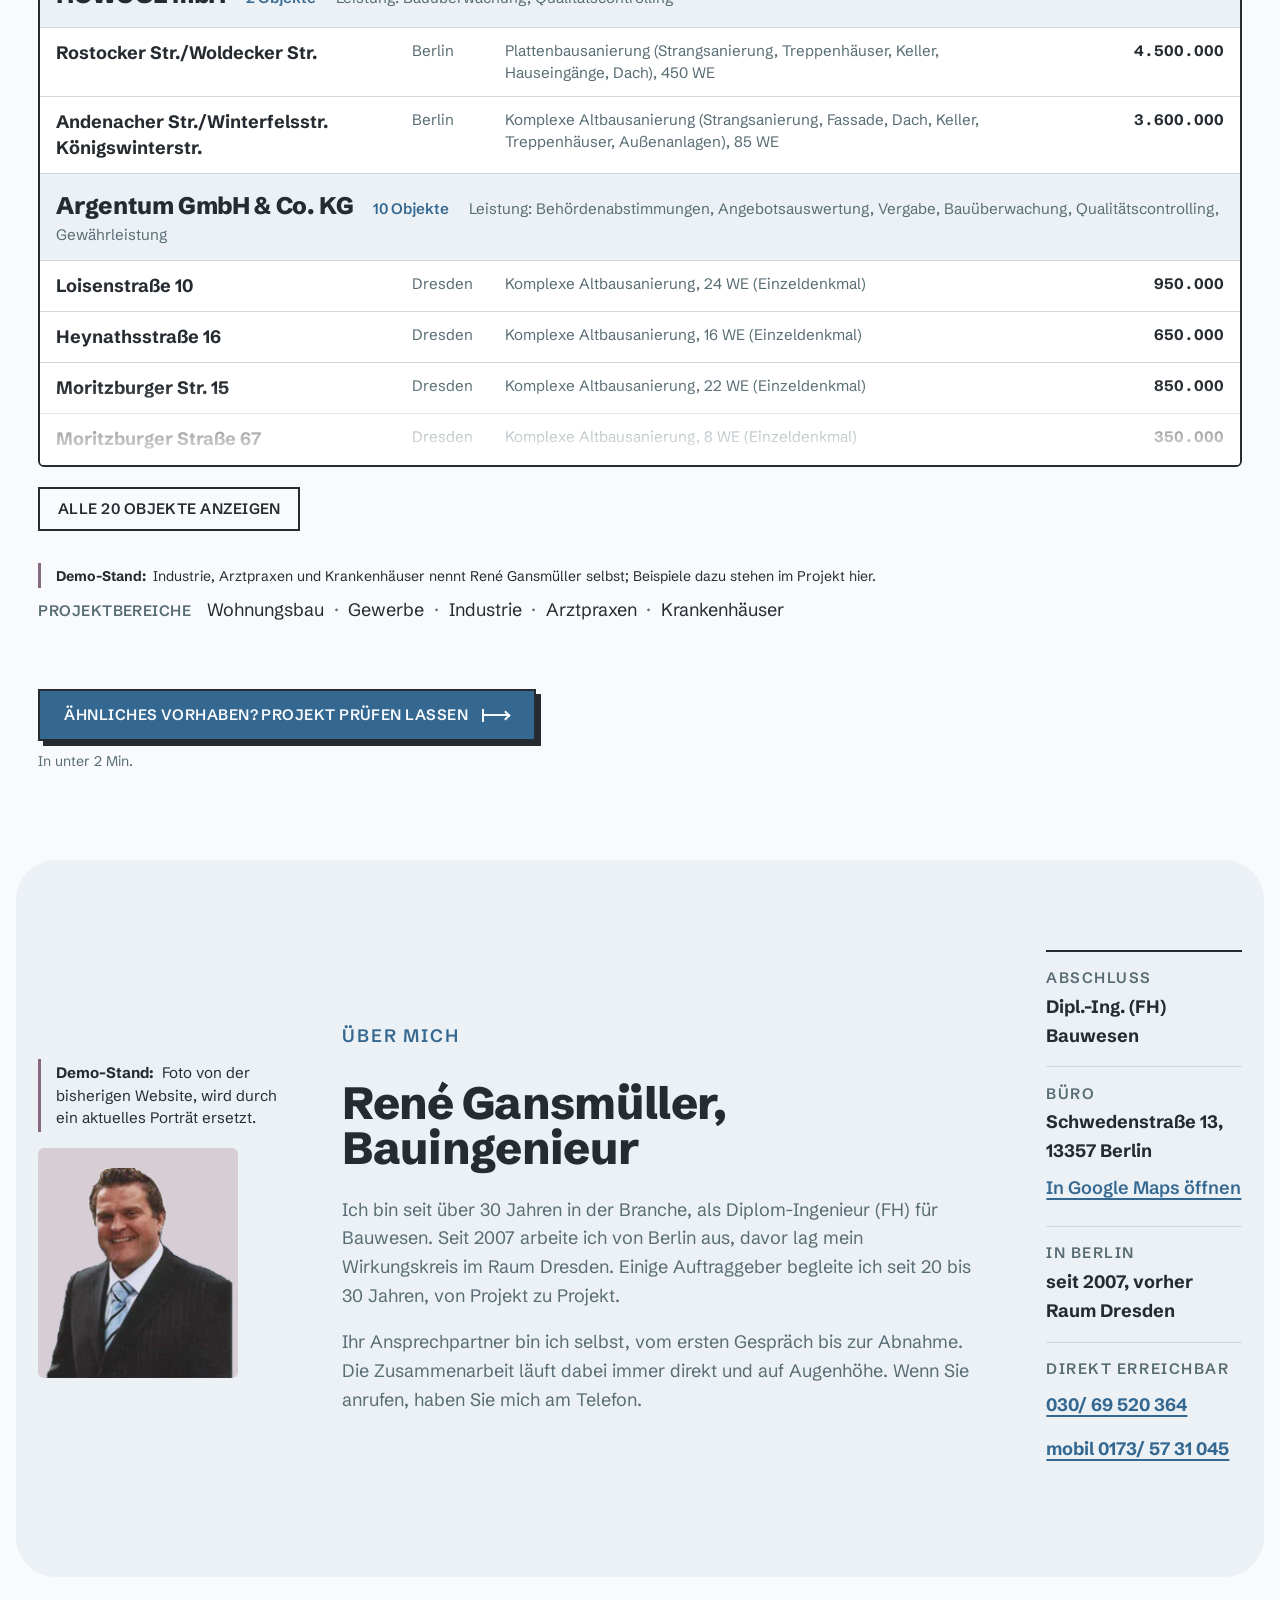
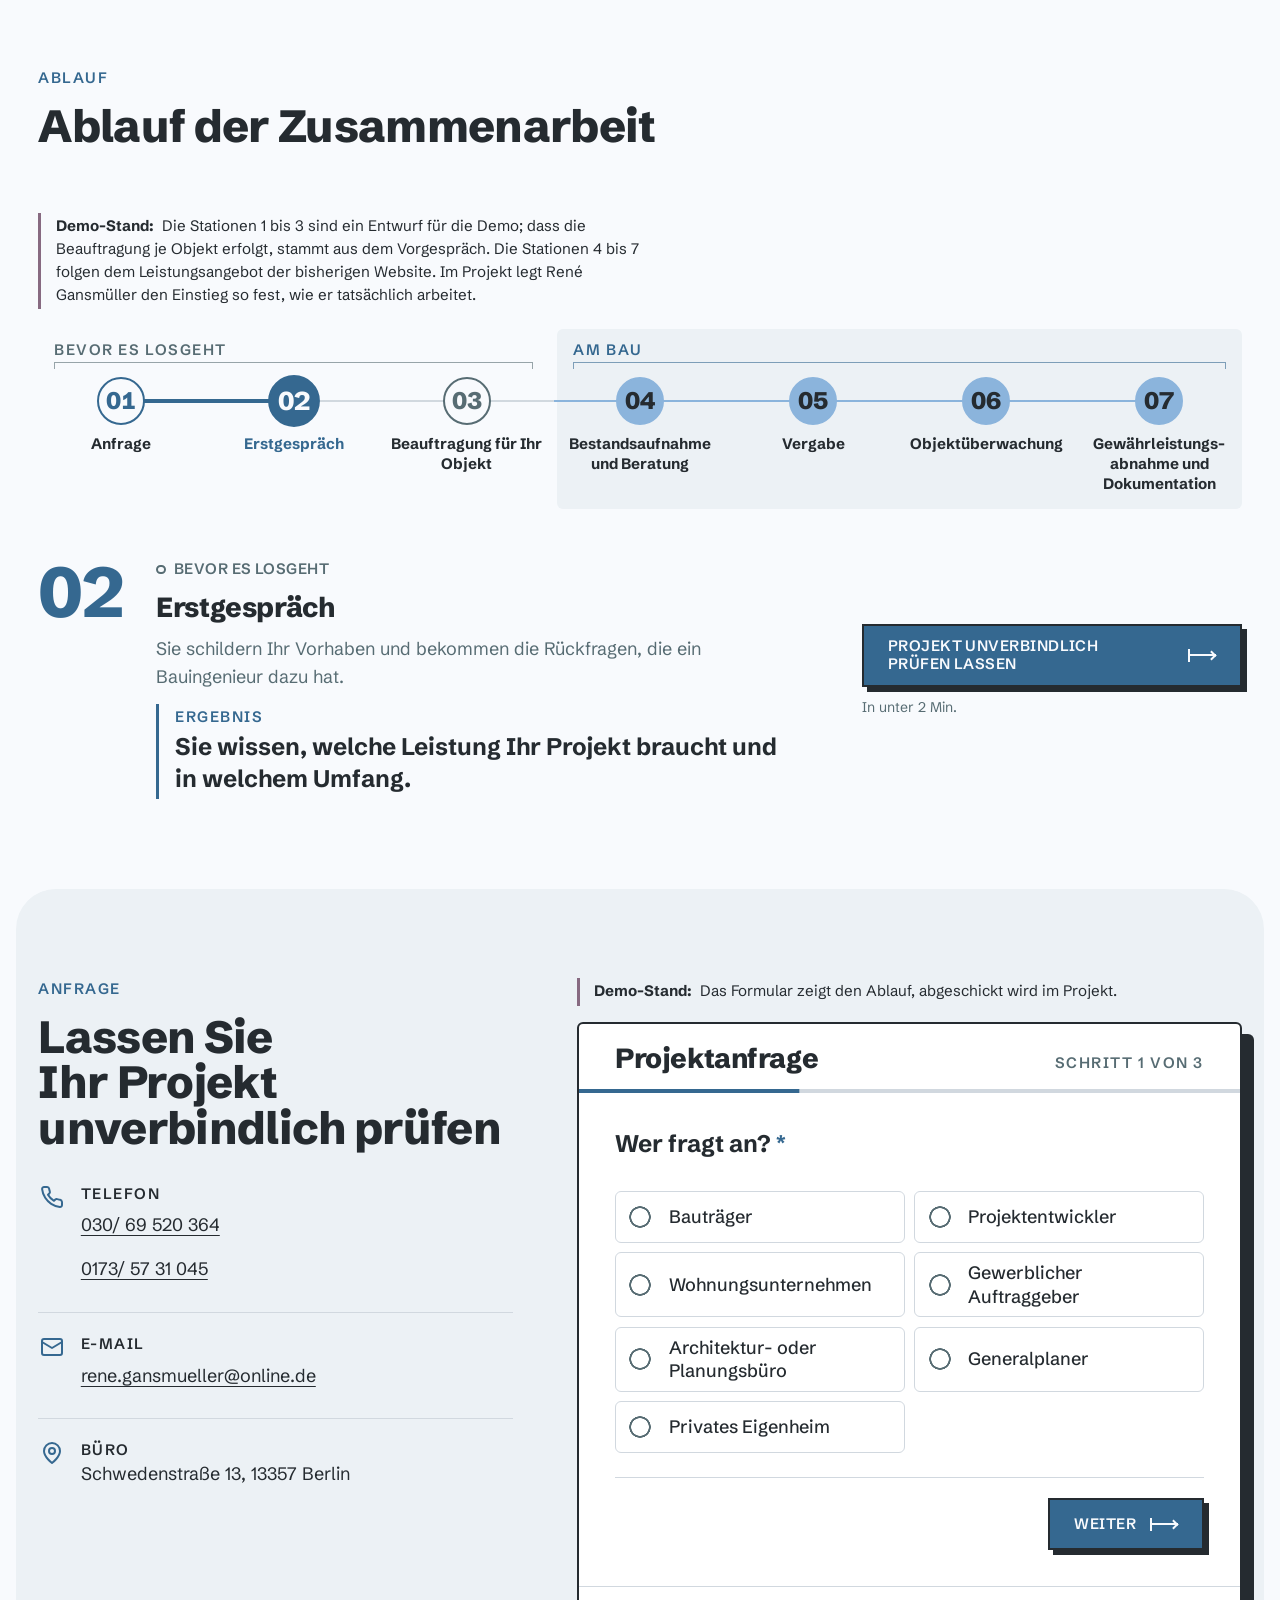
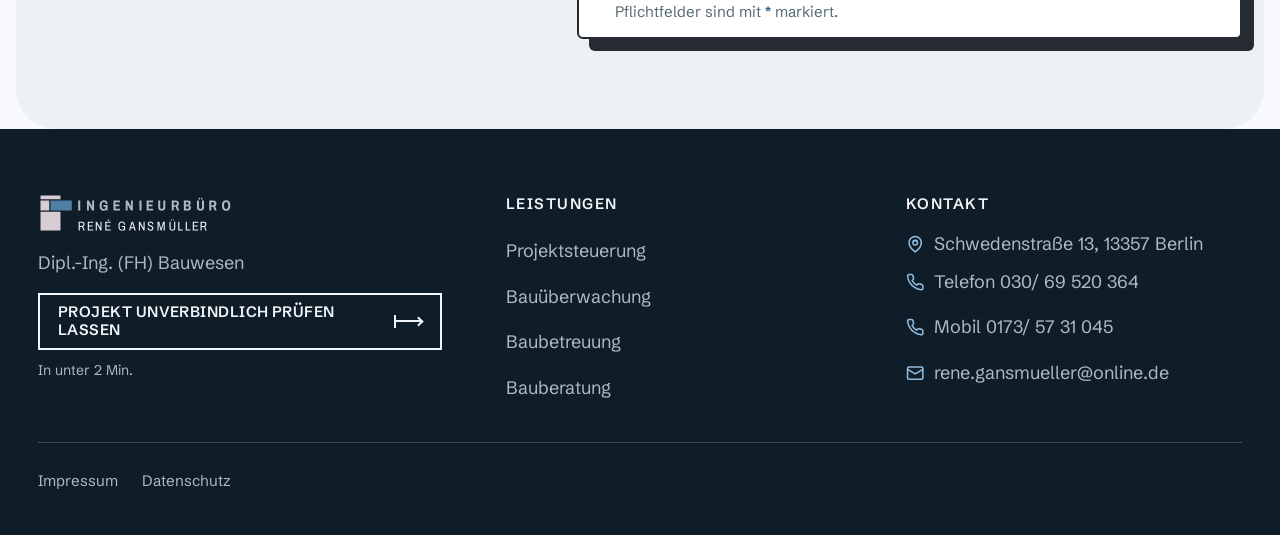
==== commit 12944aed: "Leistungen ohne Untertext, Referenzen mit Logo-Leiste der Auftraggeber - Leistungen: Untertext „Das " ====
--- a/site/index.html
+++ b/site/index.html
@@ -335,7 +335,6 @@
     <header class="breakout abschnitt-kopf">
       <p class="kicker">Leistungen</p>
       <h2 id="leistungen-titel">Projektsteuerung und Bauüberwachung</h2>
-      <p class="lead">Das ist mein Metier. Welche der beiden Sie brauchen, hängt davon ab, in welcher Phase Ihr Vorhaben gerade steckt.</p>
     </header>
 
     <div class="full kacheln">
@@ -417,12 +416,26 @@
        Alle Daten: Referenzliste.pdf (quellen/scrape-website.md), Schreibweise
        nach PDF. Objektzahl je Bauherr = Zeilen im Register. -->
   <section class="abschnitt layout referenzen" id="referenzen" aria-labelledby="referenzen-titel">
-    <header class="breakout abschnitt-kopf">
-      <p class="kicker">Referenzen</p>
-      <h2 id="referenzen-titel">Aus meiner Referenzliste</h2>
-    </header>
-
-    <p class="ref-intro breakout">Seit über 30 Jahren bin ich in der Branche tätig und habe unter anderem für die HOWOGE mbH, die BauBeCon Wohnen GmbH und die Kaufland Ladenbau GmbH gearbeitet.</p>
+    <!-- Kopf mit Logo-Leiste. Namen und Alt-Texte: Referenzliste.pdf; Logos:
+         quellen/logos.md, hier in Originalfarben. „Auftraggeber“ statt „Partner“,
+         weil „Partner“ auf der Seite für Planer, Architekt, Statik, Brandschutz steht. -->
+    <div class="breakout referenzen-kopf">
+      <header class="abschnitt-kopf">
+        <p class="kicker">Referenzen</p>
+        <h2 id="referenzen-titel">Aus meiner Referenzliste</h2>
+      </header>
+      <aside class="auftraggeber" aria-labelledby="auftraggeber-titel">
+        <p class="label auftraggeber__titel" id="auftraggeber-titel">Auftraggeber aus meiner Referenzliste</p>
+        <ul class="auftraggeber__liste">
+          <li><img class="logo-farbe logo-farbe--howoge" src="assets/images/logos/howoge.svg" alt="HOWOGE mbH" width="108" height="36" loading="lazy"></li>
+          <li><img class="logo-farbe logo-farbe--argentum" src="assets/images/logos/argentum.svg" alt="Argentum GmbH &amp; Co. KG" width="175" height="35" loading="lazy"></li>
+          <li><img class="logo-farbe logo-farbe--baubecon" src="assets/images/logos/baubecon.svg" alt="BauBeCon Wohnen GmbH" width="173" height="37" loading="lazy"></li>
+          <li><img class="logo-farbe logo-farbe--gcv" src="assets/images/logos/gcv.svg" alt="GVC mbH" width="147" height="43" loading="lazy"></li>
+          <li><img class="logo-farbe logo-farbe--kaufland" src="assets/images/logos/kaufland.svg" alt="Kaufland Ladenbau GmbH" width="53" height="53" loading="lazy"></li>
+          <li><span class="wortmarke auftraggeber__wortmarke">Ortus GmbH &amp; Co. KG</span></li>
+        </ul>
+      </aside>
+    </div>
 
     <div class="breakout denkmal">
       <div class="denkmal__text">
--- a/site/css/styles.css
+++ b/site/css/styles.css
@@ -865,7 +865,56 @@
 /* ---------------------------------------------------------------------------
    4 + 5 · Referenzen: Bauherren-Raster, Denkmal-Fotos, Register
 --------------------------------------------------------------------------- */
-.ref-intro { margin-top: var(--space-l); font-size: var(--step-1); line-height: 1.45; max-width: 60ch; }
+/* Kopf: links Überschrift, rechts eine ruhige Fläche mit allen Auftraggebern
+   in Originalfarben. Höhen optisch abgeglichen wie im Band (in em). */
+.referenzen-kopf {
+  display: grid;
+  grid-template-columns: minmax(0, 1fr) minmax(0, 40rem);
+  align-items: center;
+  gap: var(--space-m) var(--space-l);
+}
+.auftraggeber {
+  padding: 1.25rem 1.5rem 1.5rem;
+  background: var(--color-karte);
+  border: 1px solid var(--color-border);
+  border-radius: var(--radius-karte);
+}
+.auftraggeber__titel { color: var(--color-text-muted); }
+/* Linien als 1-px-Fugen des Rasters: bleiben bei 3 und 2 Spalten sauber */
+.auftraggeber__liste {
+  list-style: none;
+  margin: 0.9rem 0 0;
+  padding: 1px 0 0;
+  display: grid;
+  grid-template-columns: repeat(3, minmax(0, 1fr));
+  gap: 1px;
+  font-size: var(--step-1);
+  background: var(--color-border);
+}
+.auftraggeber__liste li {
+  display: grid;
+  place-items: center;
+  min-height: 5.25rem;
+  padding: 0.75rem;
+  background: var(--color-karte);
+  transition: background var(--dur-schnell) var(--ease-out);
+}
+@media (hover: hover) { .auftraggeber__liste li:hover { background: var(--color-surface); } }
+.logo-farbe { display: block; width: auto; max-width: 100%; height: 1.5em; }
+.logo-farbe--howoge { height: 1.65em; }
+.logo-farbe--argentum { height: 1.3em; }
+.logo-farbe--baubecon { height: 1.5em; }
+.logo-farbe--gcv { height: 2em; }
+.logo-farbe--kaufland { height: 2.5em; }
+.auftraggeber .wortmarke { color: var(--color-text); font-size: 0.78em; line-height: 1.1; text-align: center; white-space: normal; }
+@media (max-width: 1100px) {
+  .referenzen-kopf { grid-template-columns: minmax(0, 1fr); }
+}
+@media (max-width: 560px) {
+  .auftraggeber { padding-inline: 1rem; }
+  .auftraggeber__liste { grid-template-columns: repeat(2, minmax(0, 1fr)); font-size: var(--step-0); }
+  .auftraggeber__liste li { min-height: 4.5rem; }
+}
 
 .denkmal {
   display: grid;
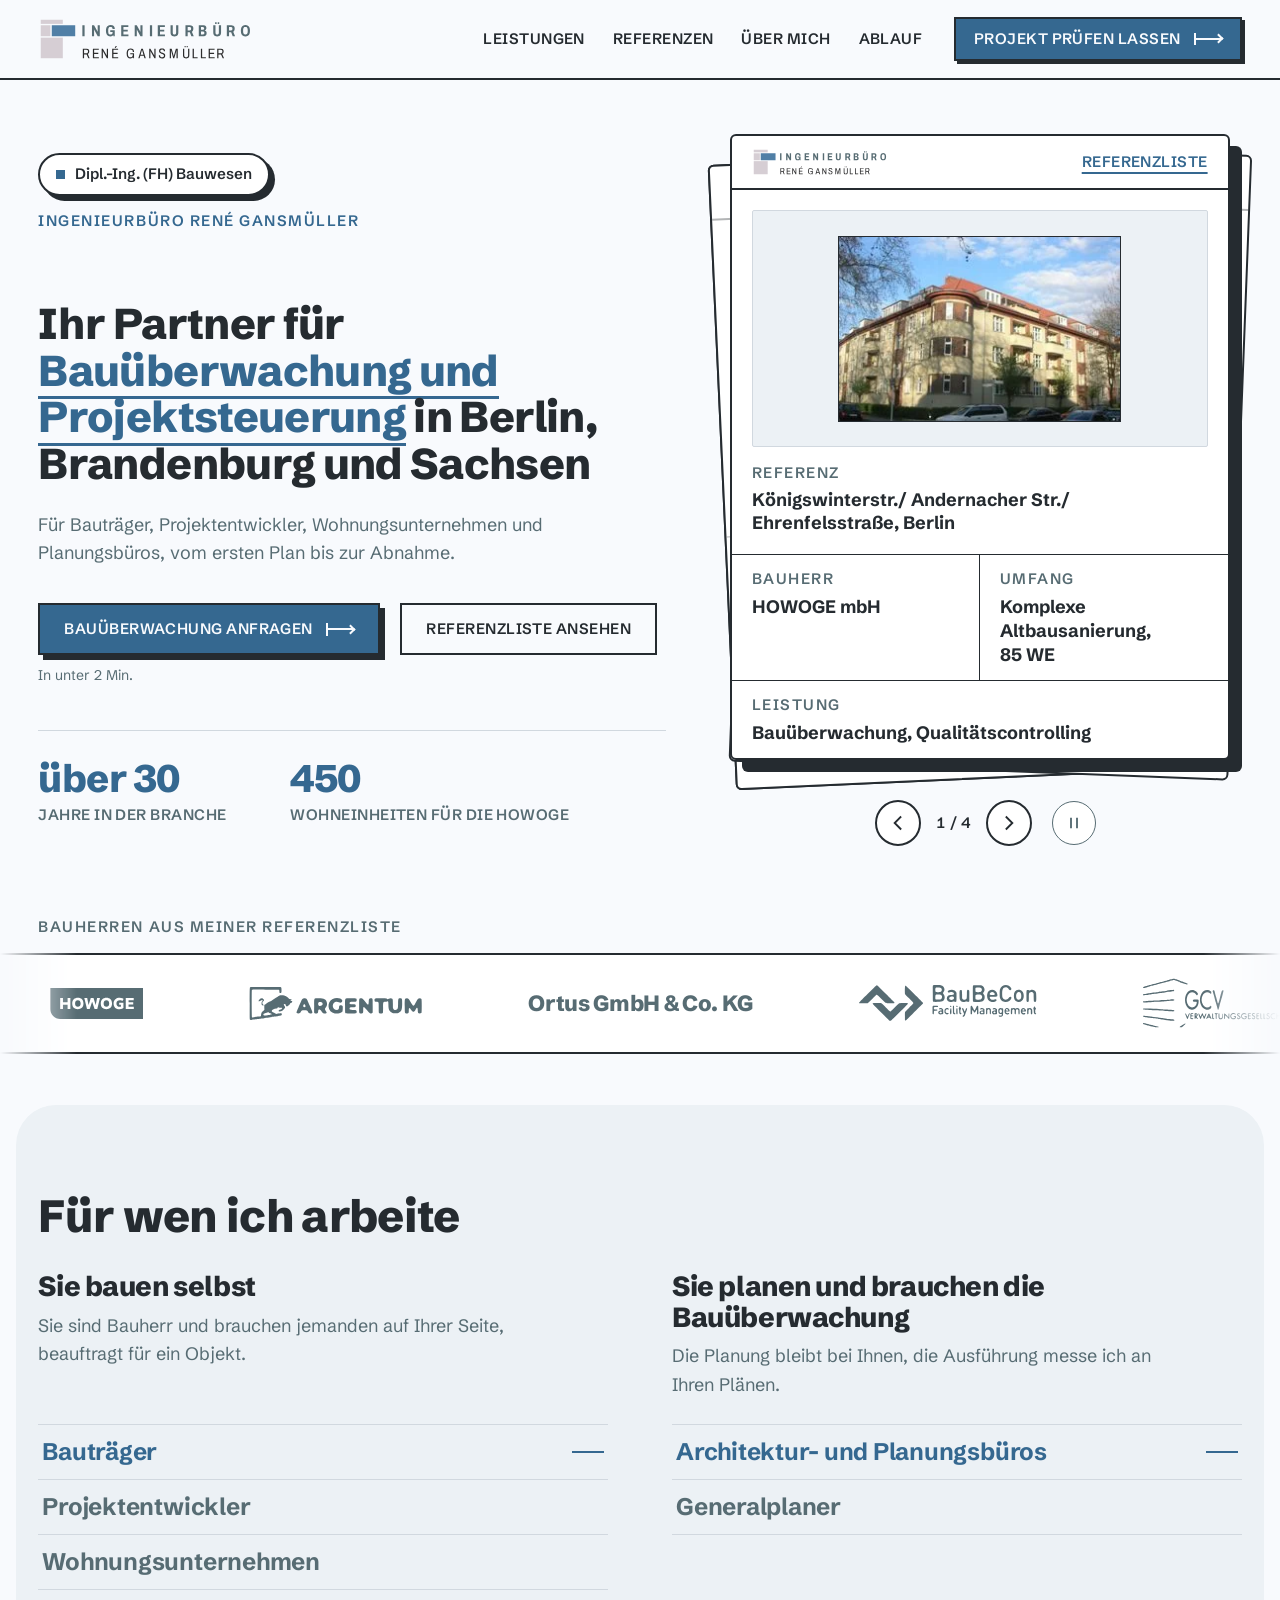
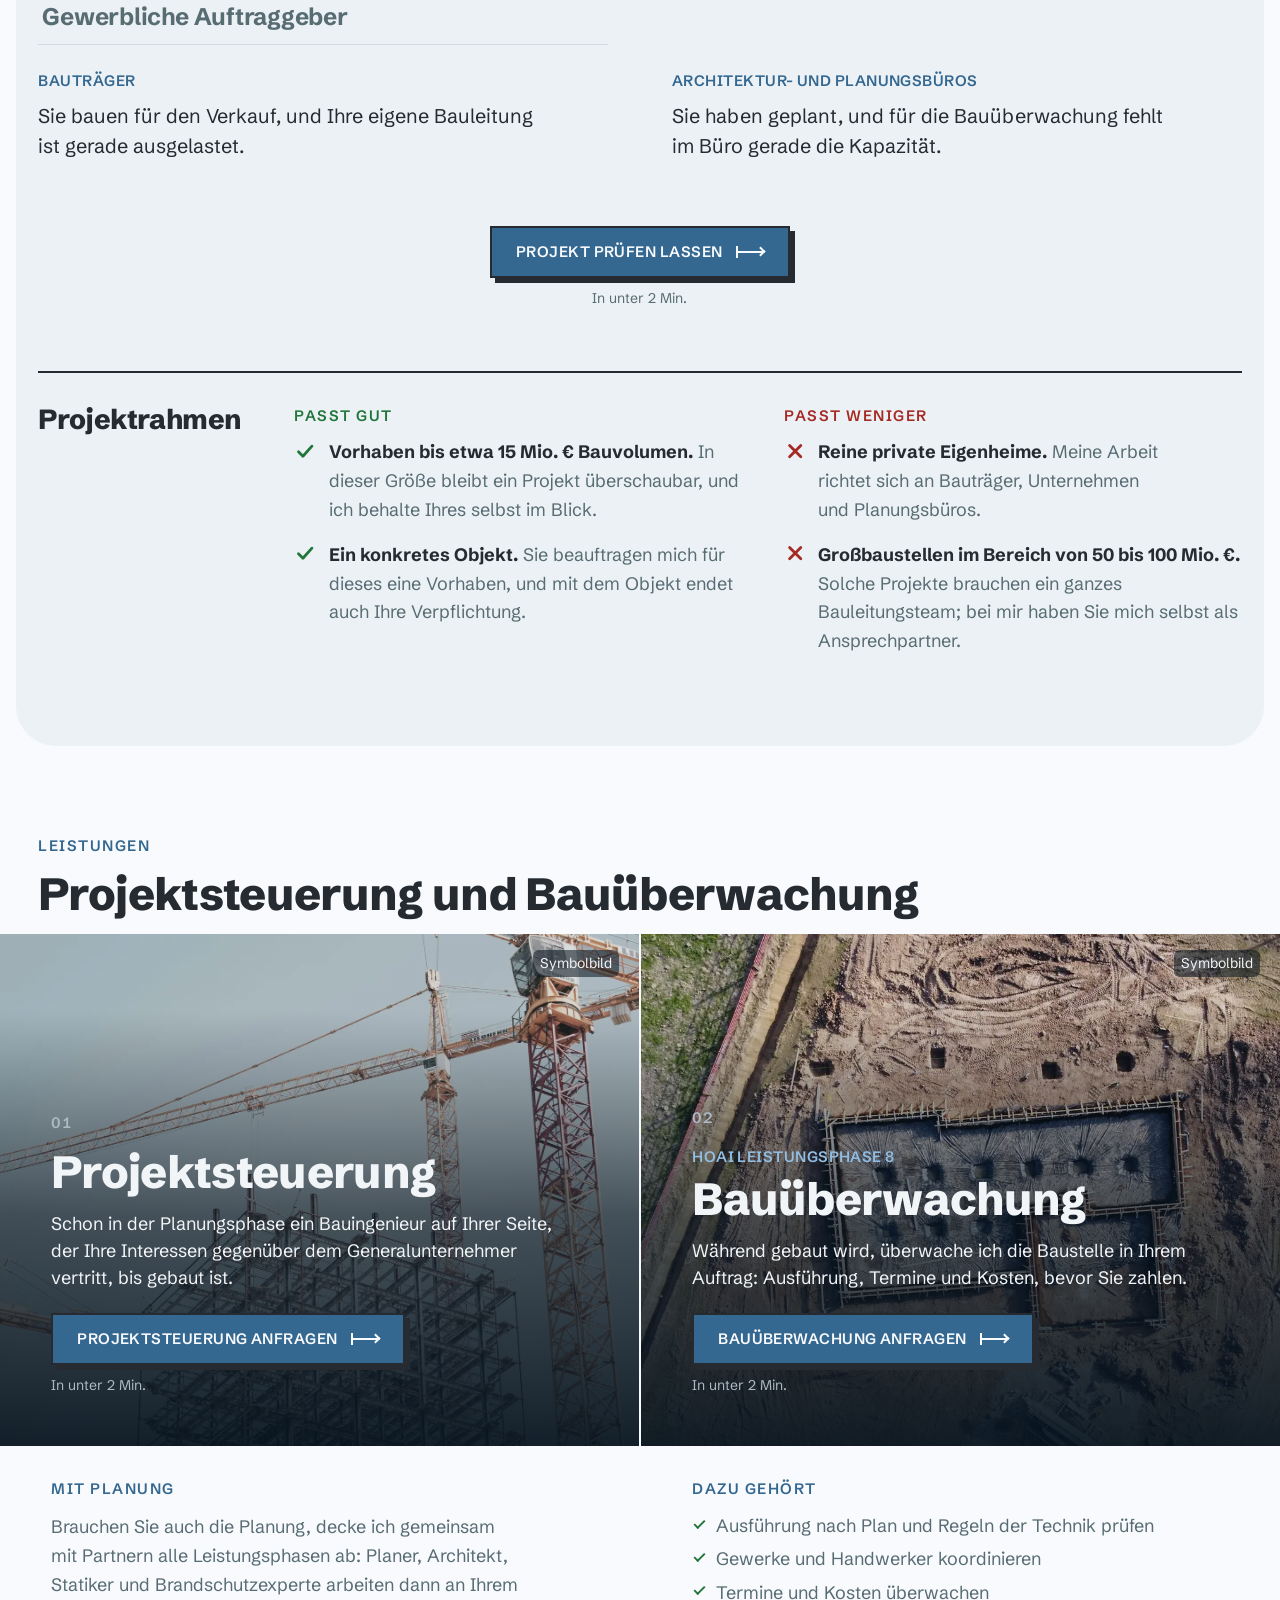
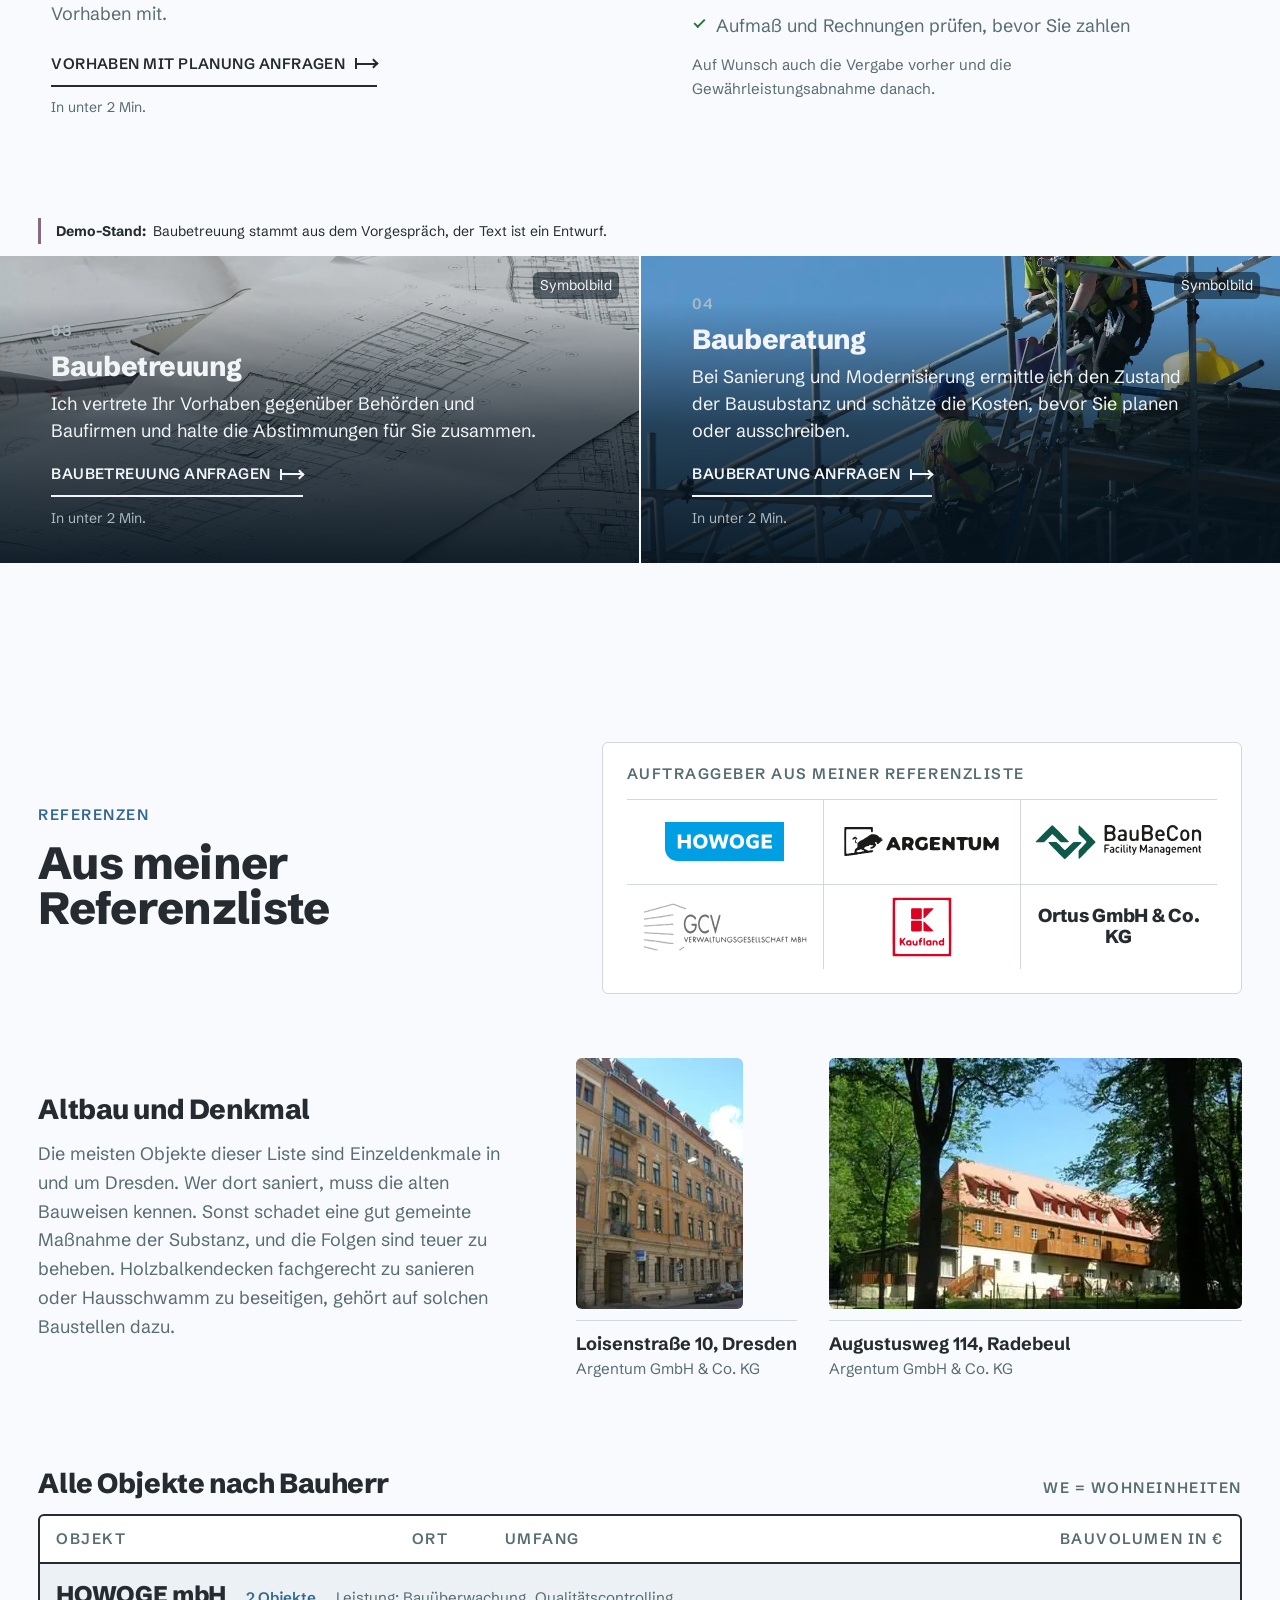
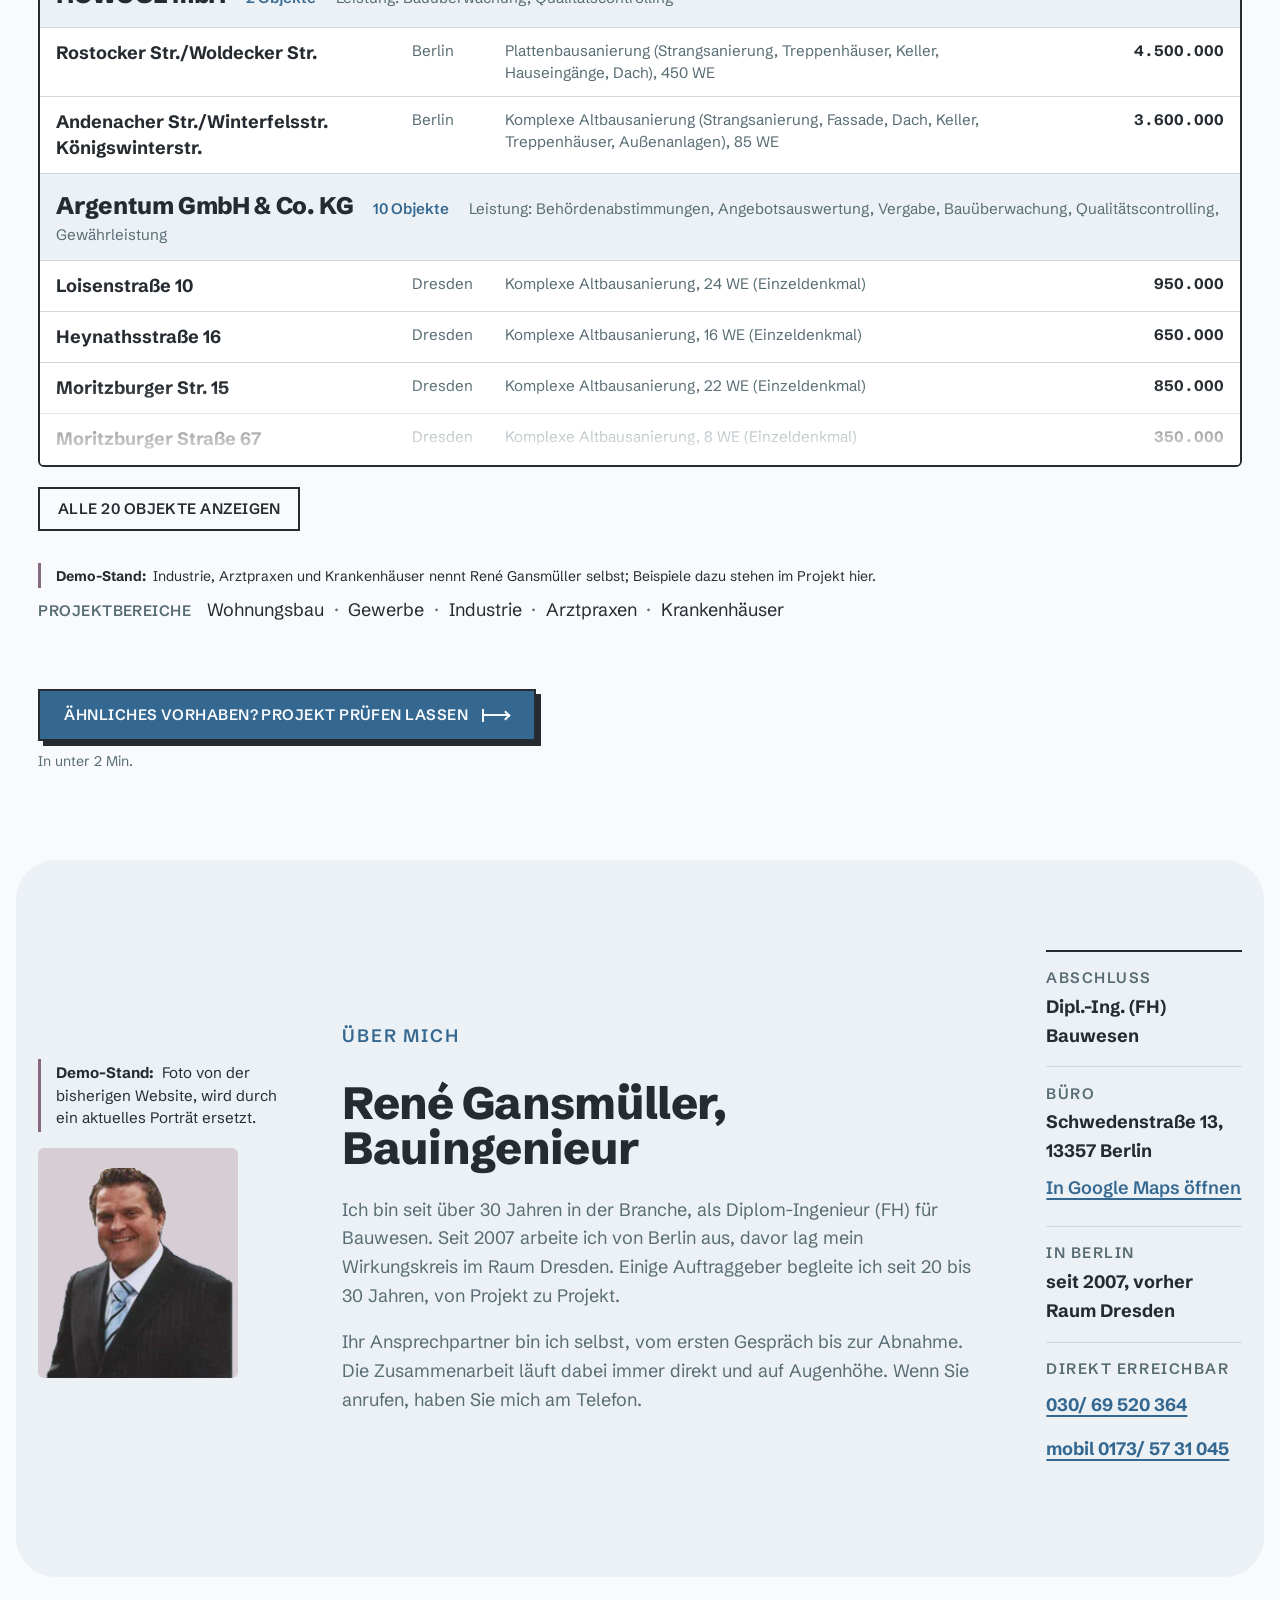
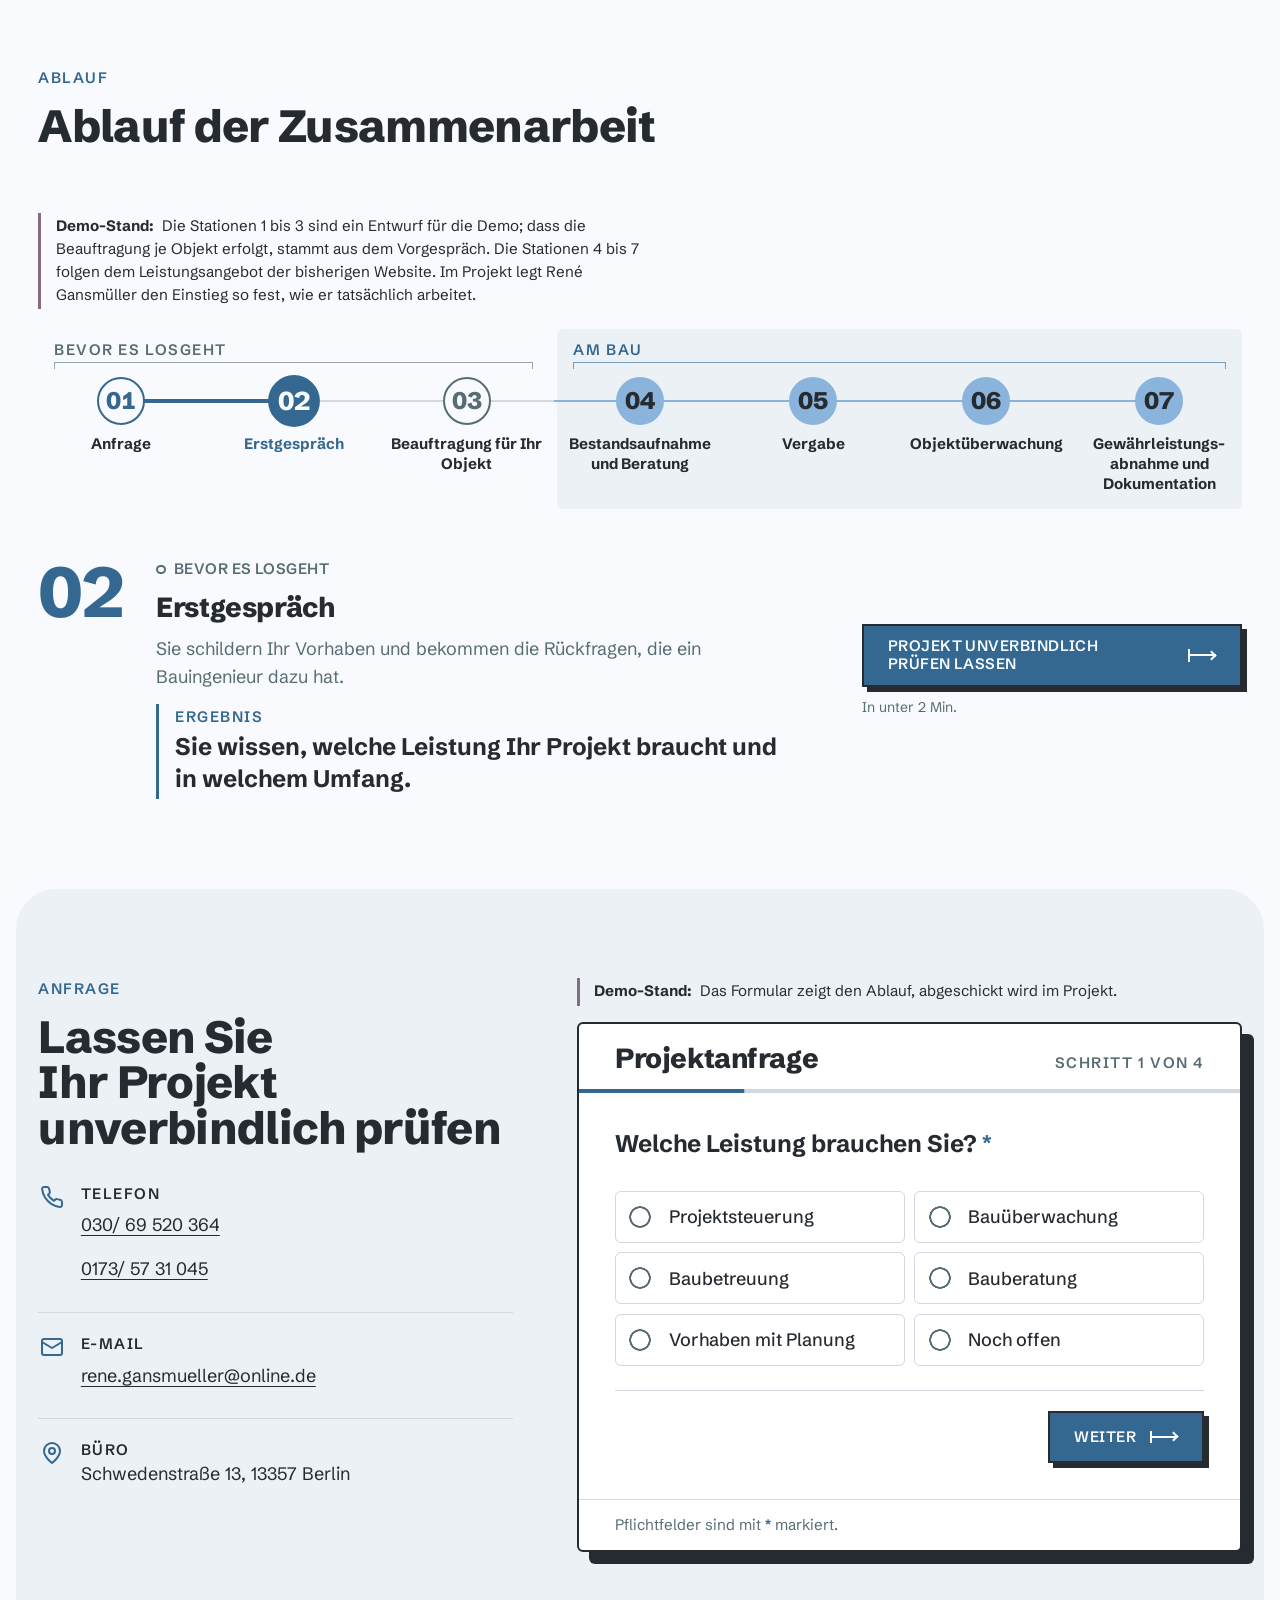
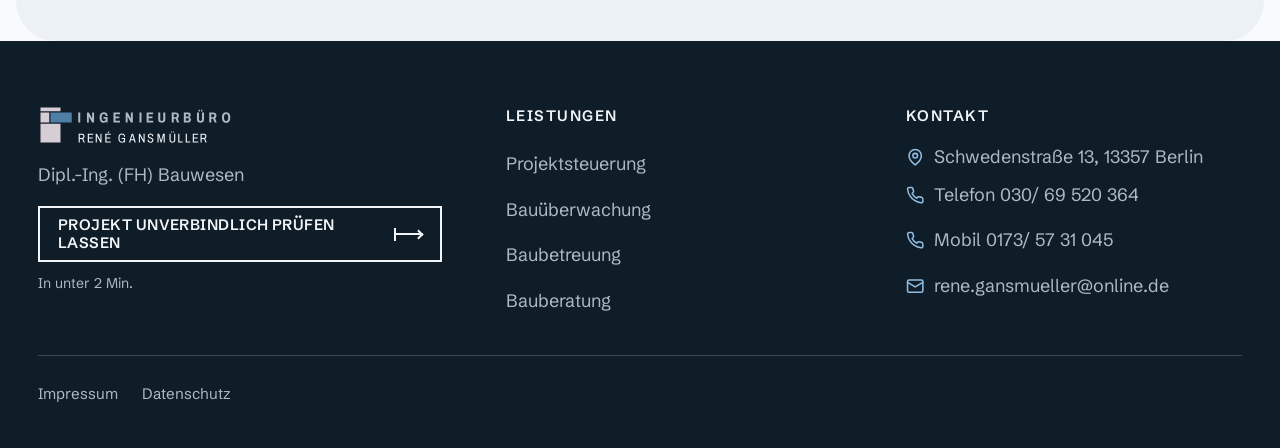
==== commit 74d7ab44: "Funnel: Leistungsschritt, Überspringen je Einstieg, Bauvolumen selbst eintragen - Neuer erster Schri" ====
--- a/site/index.html
+++ b/site/index.html
@@ -582,7 +582,7 @@
                     <span class="zs-ergebnis"><span class="zs-ergebnis__label">Ergebnis</span> <span class="zs-ergebnis__text">Ihr Vorhaben ist in groben Zügen bekannt, bevor das erste Gespräch beginnt.</span></span>
                   </span>
                 </summary>
-                <p class="zs-beschreibung">Sie beantworten zwei kurze Fragen und hinterlassen Ihre Kontaktdaten.</p>
+                <p class="zs-beschreibung">Sie beantworten ein paar kurze Fragen und hinterlassen Ihre Kontaktdaten.</p>
               </details>
             </li>
             <li class="zs-station" id="station-2" data-station="2">
@@ -672,7 +672,9 @@
     </div>
   </section>
 
-  <!-- 8 · ANFRAGE-FUNNEL – docs/FUNNEL.md, DEMO-SPEC: zwei Pflichtfragen plus Kontakt -->
+  <!-- 8 · ANFRAGE-FUNNEL – docs/FUNNEL.md, DEMO-SPEC: zwei Pflichtfragen plus Kontakt.
+       Dazu der Leistungsschritt vorn (Bruno, Überarbeitung 4); was über einen
+       Button (?leistung=, ?auftraggeber=) schon feststeht, wird übersprungen. -->
   <section class="layout" id="anfrage" aria-labelledby="anfrage-titel">
     <div class="full panel abschnitt layout">
       <div class="breakout anfrage__raster">
@@ -688,23 +690,44 @@
 
         <div class="anfrage__form-spalte" id="anfrage-formular">
           <p class="demo-hinweis" role="note"><strong>Demo-Stand:</strong> Das Formular zeigt den Ablauf, abgeschickt wird im Projekt.</p>
-          <div class="funnel" data-funnel data-funnel-total="3">
+          <div class="funnel" data-funnel data-funnel-total="4">
             <div class="funnel__kopf">
               <p class="funnel__titel">Projektanfrage</p>
-              <p class="label schrittanzeige" aria-live="polite" data-schrittanzeige>Schritt 1 von 3</p>
+              <p class="label schrittanzeige" aria-live="polite" data-schrittanzeige>Schritt 1 von 4</p>
             </div>
             <div class="funnel__balken" aria-hidden="true"><span data-balken></span></div>
 
             <div class="funnel__koerper">
             <form class="funnel__form" action="#anfrage" method="post" novalidate data-form>
-              <div class="funnel__chip" data-chip hidden>
-                <span>Gewählte Leistung: <strong data-chip-wert>Bauüberwachung</strong></span>
-                <span aria-hidden="true">·</span>
-                <button type="button" class="chip-weg" data-chip-weg>ändern</button>
-                <input type="hidden" name="leistung" value="" data-leistung>
+              <!-- Chips: was über einen Button schon feststeht; „ändern“ holt den
+                   übersprungenen Schritt zurück in den Weg. -->
+              <div class="funnel__chips" data-chips hidden>
+                <p class="funnel__chip" data-chip="leistung" hidden>
+                  <span>Leistung: <strong data-chip-wert>Bauüberwachung</strong></span>
+                  <span aria-hidden="true">·</span>
+                  <button type="button" class="chip-weg" data-chip-aendern="leistung">ändern<span class="vh"> (Leistung)</span></button>
+                </p>
+                <p class="funnel__chip" data-chip="auftraggeber" hidden>
+                  <span>Anfrage als: <strong data-chip-wert>Bauträger</strong></span>
+                  <span aria-hidden="true">·</span>
+                  <button type="button" class="chip-weg" data-chip-aendern="auftraggeber">ändern<span class="vh"> (Wer fragt an?)</span></button>
+                </p>
               </div>
 
-              <fieldset data-step="1" tabindex="-1" aria-describedby="fehler-auftraggeber">
+              <fieldset data-step="leistung" tabindex="-1" aria-describedby="fehler-leistung">
+                <legend>Welche Leistung brauchen Sie? <span class="pflicht" aria-hidden="true">*</span><span class="vh">(Pflichtfeld)</span></legend>
+                <div class="optionen">
+                  <label class="option"><input type="radio" name="leistung" value="projektsteuerung" required><span>Projektsteuerung</span></label>
+                  <label class="option"><input type="radio" name="leistung" value="bauueberwachung"><span>Bauüberwachung</span></label>
+                  <label class="option"><input type="radio" name="leistung" value="baubetreuung"><span>Baubetreuung</span></label>
+                  <label class="option"><input type="radio" name="leistung" value="bauberatung"><span>Bauberatung</span></label>
+                  <label class="option"><input type="radio" name="leistung" value="alle-leistungsphasen"><span>Vorhaben mit Planung</span></label>
+                  <label class="option"><input type="radio" name="leistung" value="offen"><span>Noch offen</span></label>
+                </div>
+                <p class="feld-fehler" id="fehler-leistung" data-fehler hidden>Bitte wählen Sie eine Option.</p>
+              </fieldset>
+
+              <fieldset data-step="auftraggeber" tabindex="-1" aria-describedby="fehler-auftraggeber">
                 <legend>Wer fragt an? <span class="pflicht" aria-hidden="true">*</span><span class="vh">(Pflichtfeld)</span></legend>
                 <div class="optionen">
                   <label class="option"><input type="radio" name="auftraggeber" value="bautraeger" required><span>Bauträger</span></label>
@@ -719,7 +742,7 @@
                 <p class="feld-fehler" id="fehler-auftraggeber" data-fehler hidden>Bitte wählen Sie eine Option.</p>
               </fieldset>
 
-              <fieldset data-step="2" tabindex="-1" aria-describedby="fehler-volumen">
+              <fieldset data-step="bauvolumen" tabindex="-1" aria-describedby="fehler-volumen">
                 <legend>Wie groß ist das Bauvolumen ungefähr? <span class="pflicht" aria-hidden="true">*</span><span class="vh">(Pflichtfeld)</span></legend>
                 <div class="optionen">
                   <label class="option"><input type="radio" name="bauvolumen" value="unter-1-mio" required><span>unter 1 Mio. €</span></label>
@@ -727,12 +750,21 @@
                   <label class="option"><input type="radio" name="bauvolumen" value="5-15-mio"><span>5–15 Mio. €</span></label>
                   <label class="option"><input type="radio" name="bauvolumen" value="ueber-15-mio"><span>über 15 Mio. €</span></label>
                   <label class="option"><input type="radio" name="bauvolumen" value="offen"><span>noch offen</span></label>
+                  <label class="option"><input type="radio" name="bauvolumen" value="eigener-betrag" aria-controls="betrag-feld"><span>Selbst eintragen</span></label>
+                </div>
+                <div class="feld feld--betrag" id="betrag-feld" data-betrag-feld hidden>
+                  <label for="f-betrag">Bauvolumen in Euro</label>
+                  <div class="betrag">
+                    <input type="text" id="f-betrag" name="bauvolumen-betrag" inputmode="numeric" autocomplete="off" placeholder="z.&nbsp;B. 2.500.000" aria-describedby="fehler-betrag" data-betrag>
+                    <span class="betrag__einheit" aria-hidden="true">€</span>
+                  </div>
+                  <p class="feld-fehler" id="fehler-betrag" hidden>Bitte tragen Sie einen Betrag in Euro ein, gern auch grob geschätzt.</p>
                 </div>
                 <p class="feld-hinweis" data-hinweis-gross hidden>Das liegt über meinem üblichen Rahmen. Senden Sie Ihre Anfrage ruhig ab, dann klärt sich im Gespräch, wo ich Ihr Vorhaben unterstützen kann.</p>
                 <p class="feld-fehler" id="fehler-volumen" data-fehler hidden>Bitte wählen Sie eine Option.</p>
               </fieldset>
 
-              <fieldset data-step="3" tabindex="-1">
+              <fieldset data-step="kontakt" tabindex="-1">
                 <legend>Ihre Kontaktdaten</legend>
                 <div class="felder-zwei">
                   <div class="feld">
--- a/site/css/styles.css
+++ b/site/css/styles.css
@@ -542,6 +542,14 @@
 }
 @media (prefers-reduced-motion: reduce) {
   .stapel__karte, .stapel__karte > * { transition: none; }
+}
+/* Schmale Fenster: die Karten sind hoch, schon 2,6° Drehung schieben die
+   Ecken über den Fensterrand. Kleinere Drehung, gleicher Stapel-Eindruck. */
+@media (max-width: 700px) {
+  .stapel__karten { padding-right: 0.5rem; }
+  .stapel__karte[data-pos="1"] { transform: translate(0.2rem, 0.6rem) rotate(0.7deg); }
+  .stapel__karte[data-pos="2"],
+  .stapel__karte:where(:not([data-pos="0"]):not([data-pos="1"]):not([data-pos="2"])) { transform: translate(-0.2rem, 1rem) rotate(-0.8deg); }
 }
 
 .stapel__steuerung {
@@ -906,7 +914,7 @@
 .logo-farbe--baubecon { height: 1.5em; }
 .logo-farbe--gcv { height: 2em; }
 .logo-farbe--kaufland { height: 2.5em; }
-.auftraggeber .wortmarke { color: var(--color-text); font-size: 0.78em; line-height: 1.1; text-align: center; white-space: normal; }
+.auftraggeber .wortmarke { color: var(--color-text); font-size: max(0.875rem, 0.78em); line-height: 1.1; text-align: center; white-space: normal; }
 @media (max-width: 1100px) {
   .referenzen-kopf { grid-template-columns: minmax(0, 1fr); }
 }
@@ -1426,11 +1434,10 @@
   height: 100%;
   background: var(--color-primary-strong);
   transform-origin: left center;
-  transform: scaleX(0.3333);
+  /* Anteil am tatsächlich gegangenen Weg, gesetzt von main.js */
+  transform: scaleX(var(--fortschritt, 0.25));
   transition: transform var(--dur-normal) var(--ease-out);
 }
-[data-schritt="2"] .funnel__balken span { transform: scaleX(0.6667); }
-[data-schritt="3"] .funnel__balken span, [data-schritt="fertig"] .funnel__balken span { transform: scaleX(1); }
 .funnel__koerper { padding: clamp(1.25rem, 3vw, 2.25rem); }
 .funnel form, .zusatz { display: grid; grid-template-columns: minmax(0, 1fr); gap: 1.5rem; }
 .funnel fieldset { border: 0; min-width: 0; display: grid; gap: 1rem; }
@@ -1564,8 +1571,9 @@
   border-top: 1px solid var(--color-border);
 }
 .funnel__vor { display: flex; flex: 1; justify-content: flex-end; gap: 1rem; }
-[data-schritt="3"] .funnel__vor .btn { width: 100%; }
-
+[data-schritt="kontakt"] .funnel__vor .btn { width: 100%; }
+
+.funnel__chips { display: flex; flex-wrap: wrap; gap: 0.5rem; }
 .funnel__chip {
   display: flex;
   flex-wrap: wrap;
@@ -1591,6 +1599,20 @@
   cursor: pointer;
 }
 @media (hover: hover) { .chip-weg:hover { color: var(--color-text); } }
+
+/* Bauvolumen selbst eintragen: erscheint erst bei Auswahl */
+.feld--betrag { max-width: 20rem; }
+.betrag { position: relative; }
+.feld .betrag input[type="text"] { width: 100%; padding-right: 2.5rem; font-variant-numeric: tabular-nums; }
+.betrag__einheit {
+  position: absolute;
+  top: 50%;
+  right: 1rem;
+  transform: translateY(-50%);
+  font-weight: var(--weight-label);
+  color: var(--color-text-muted);
+  pointer-events: none;
+}
 
 .funnel__fuss {
   padding: 0.8rem clamp(1.25rem, 3vw, 2.25rem);
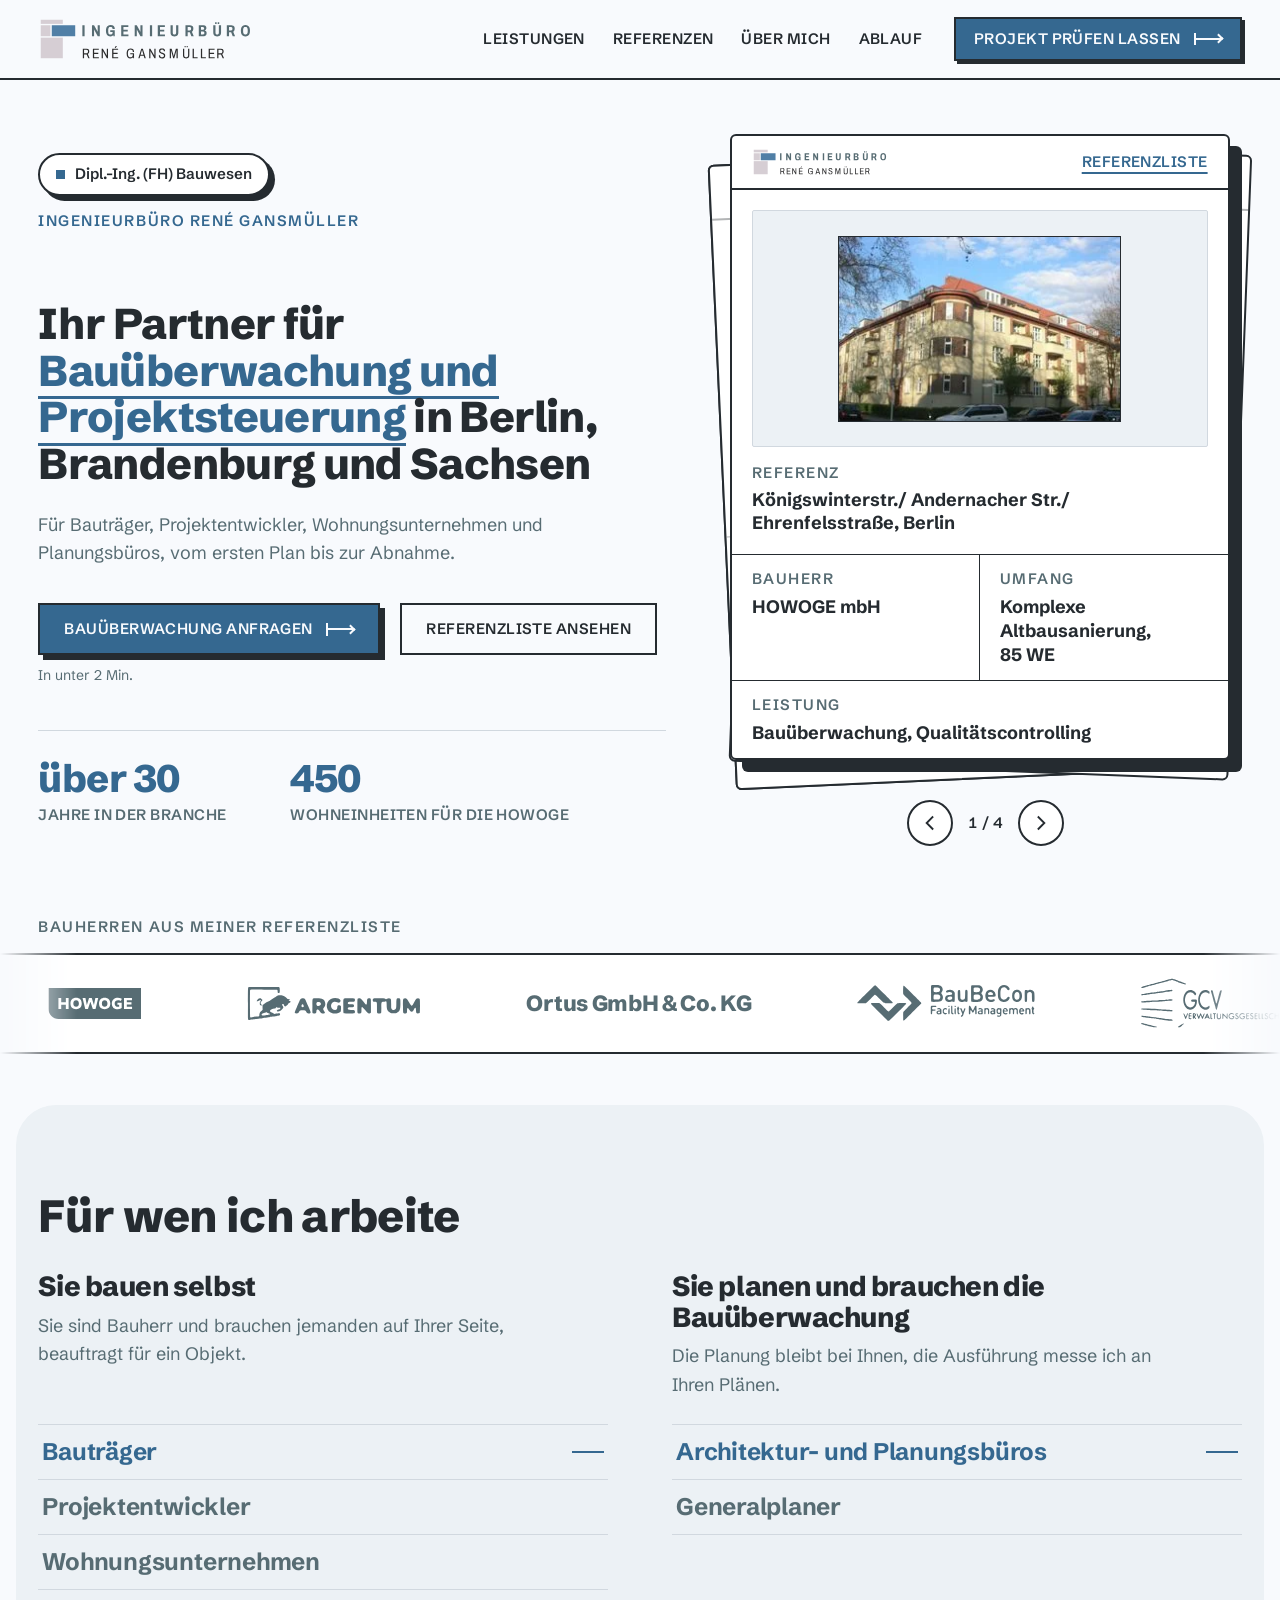
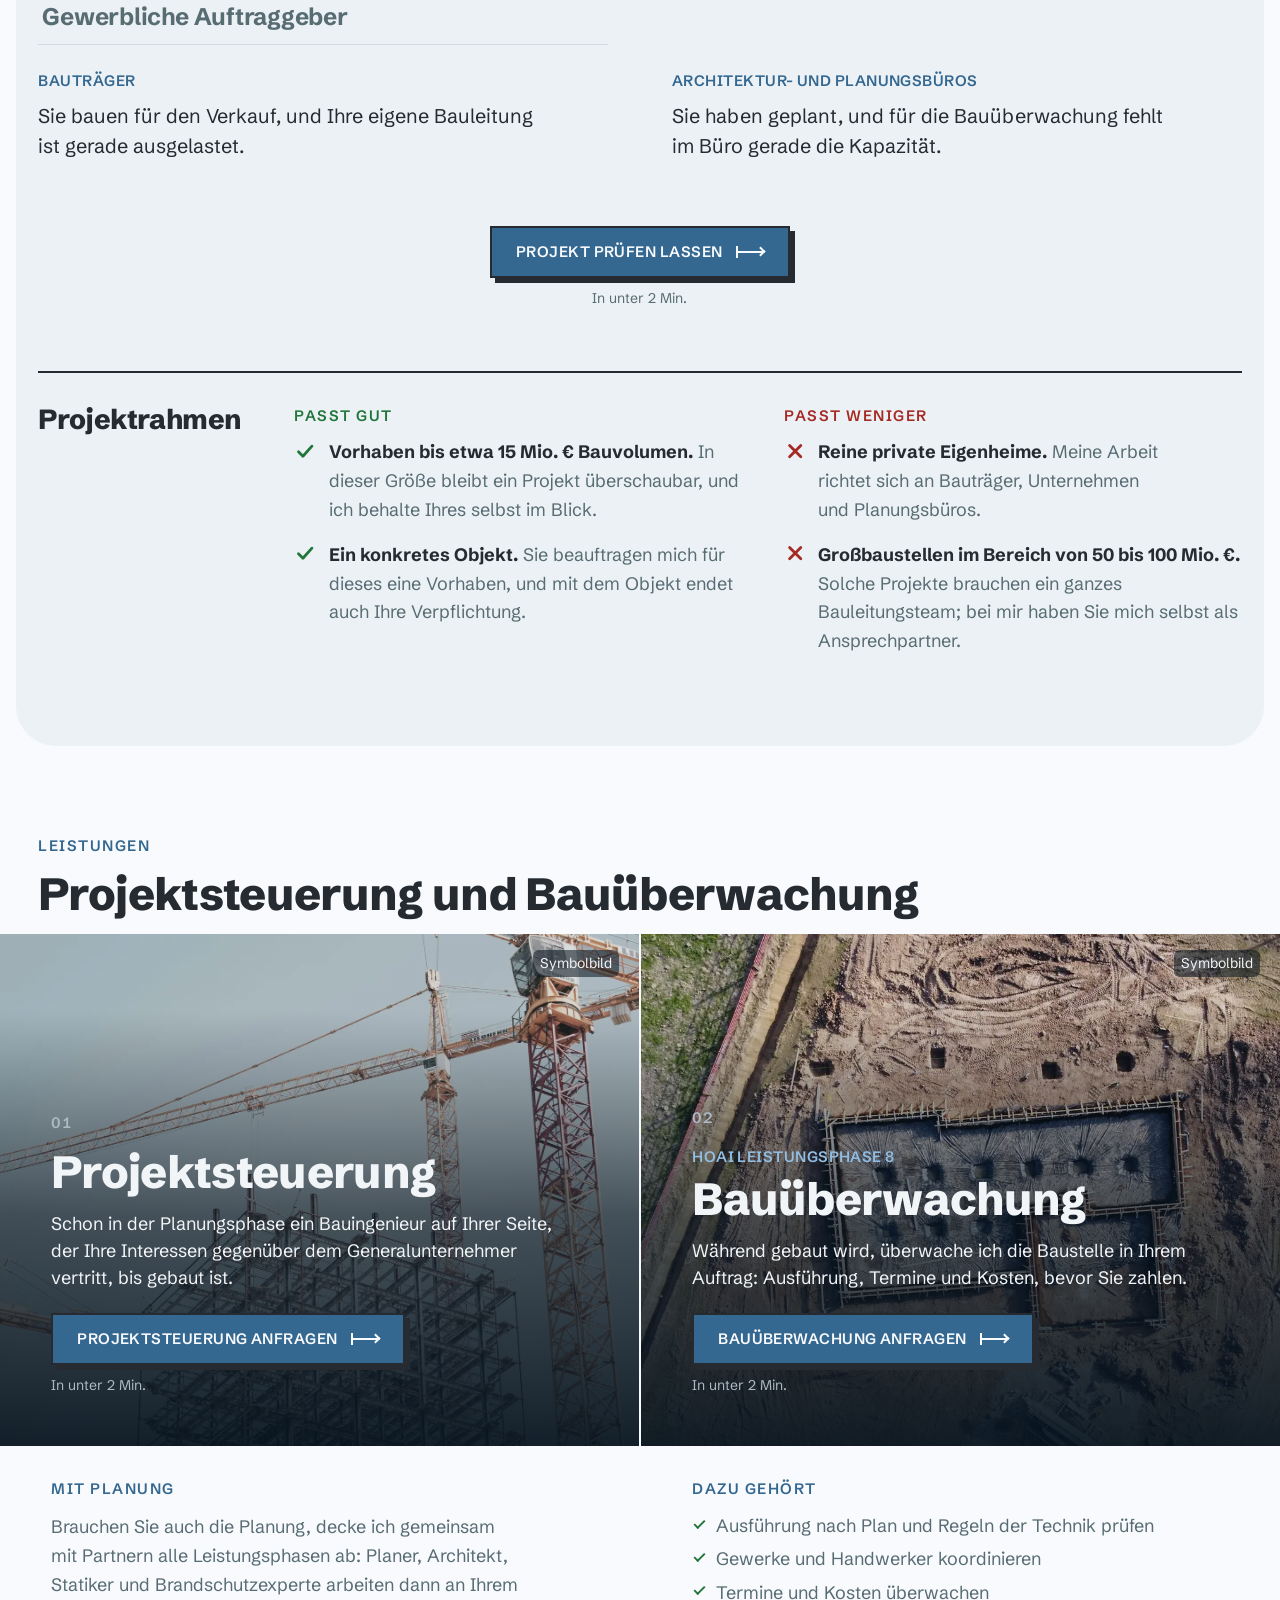
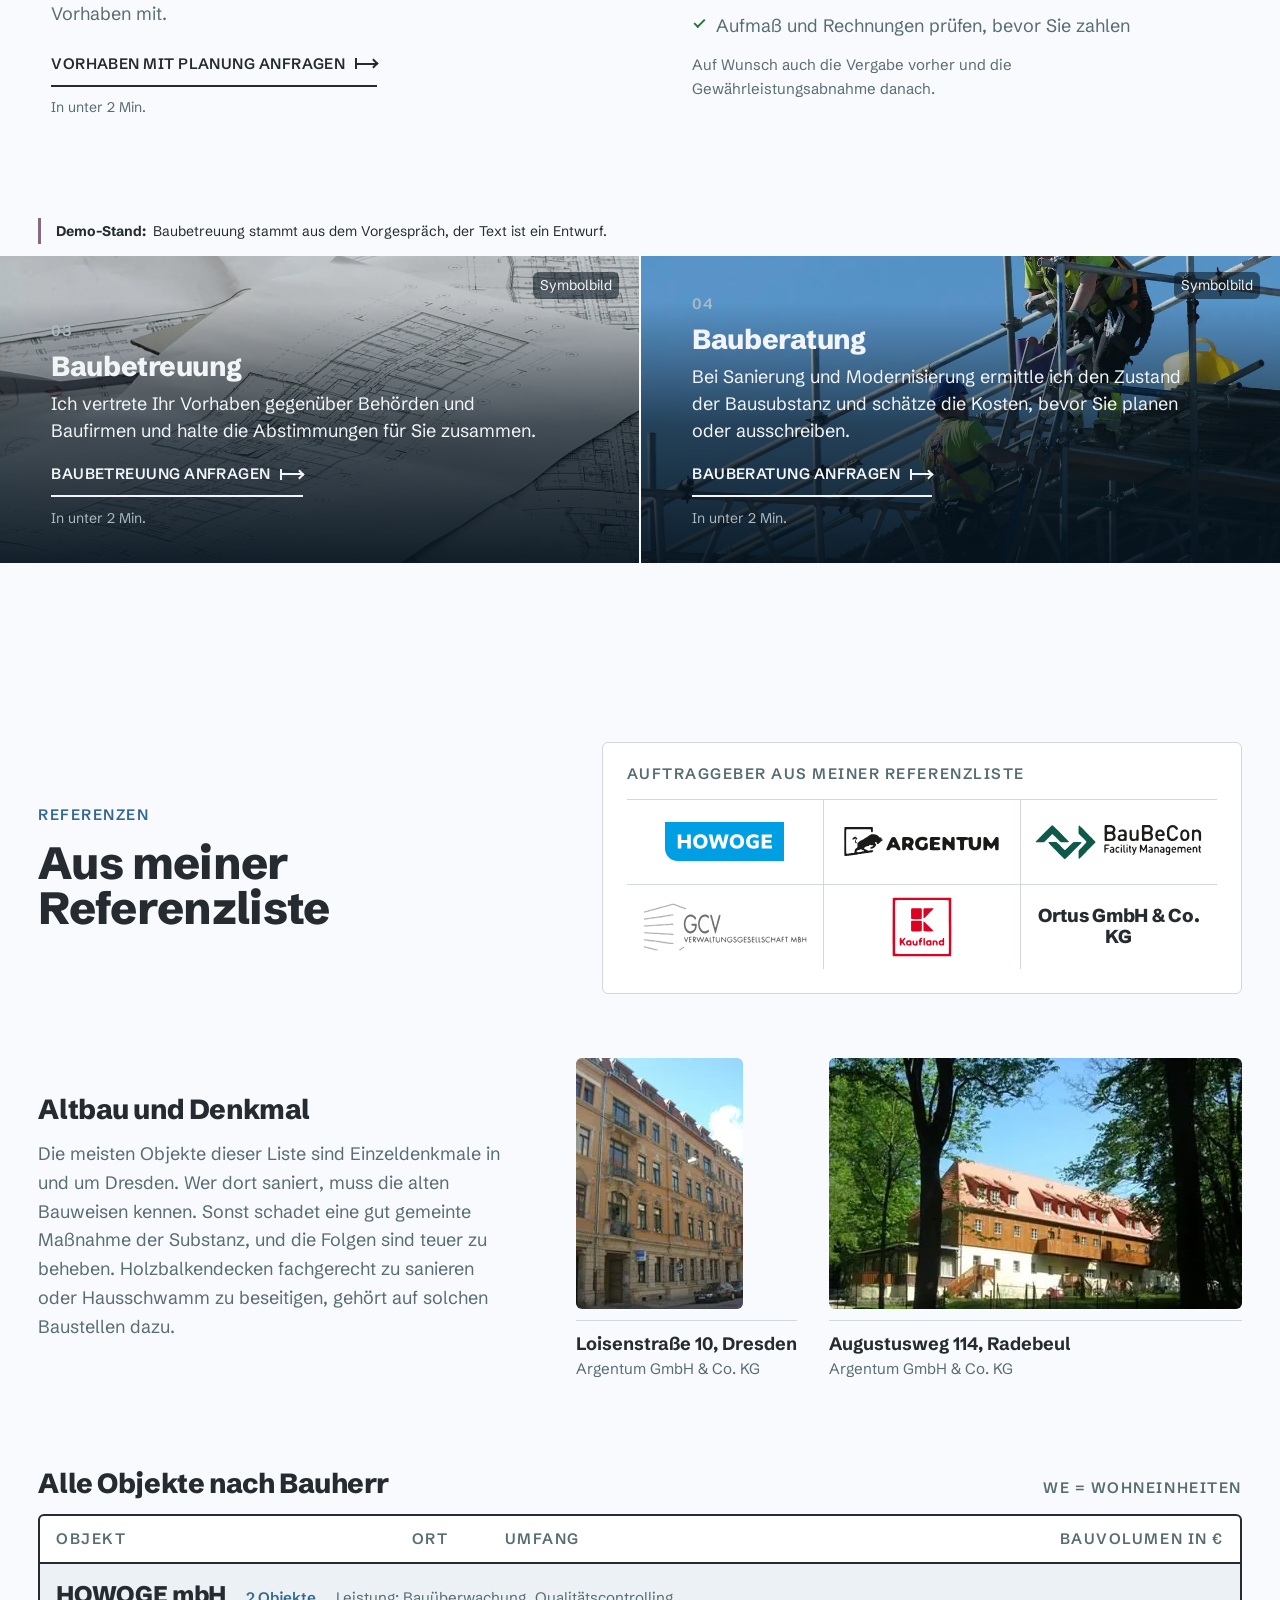
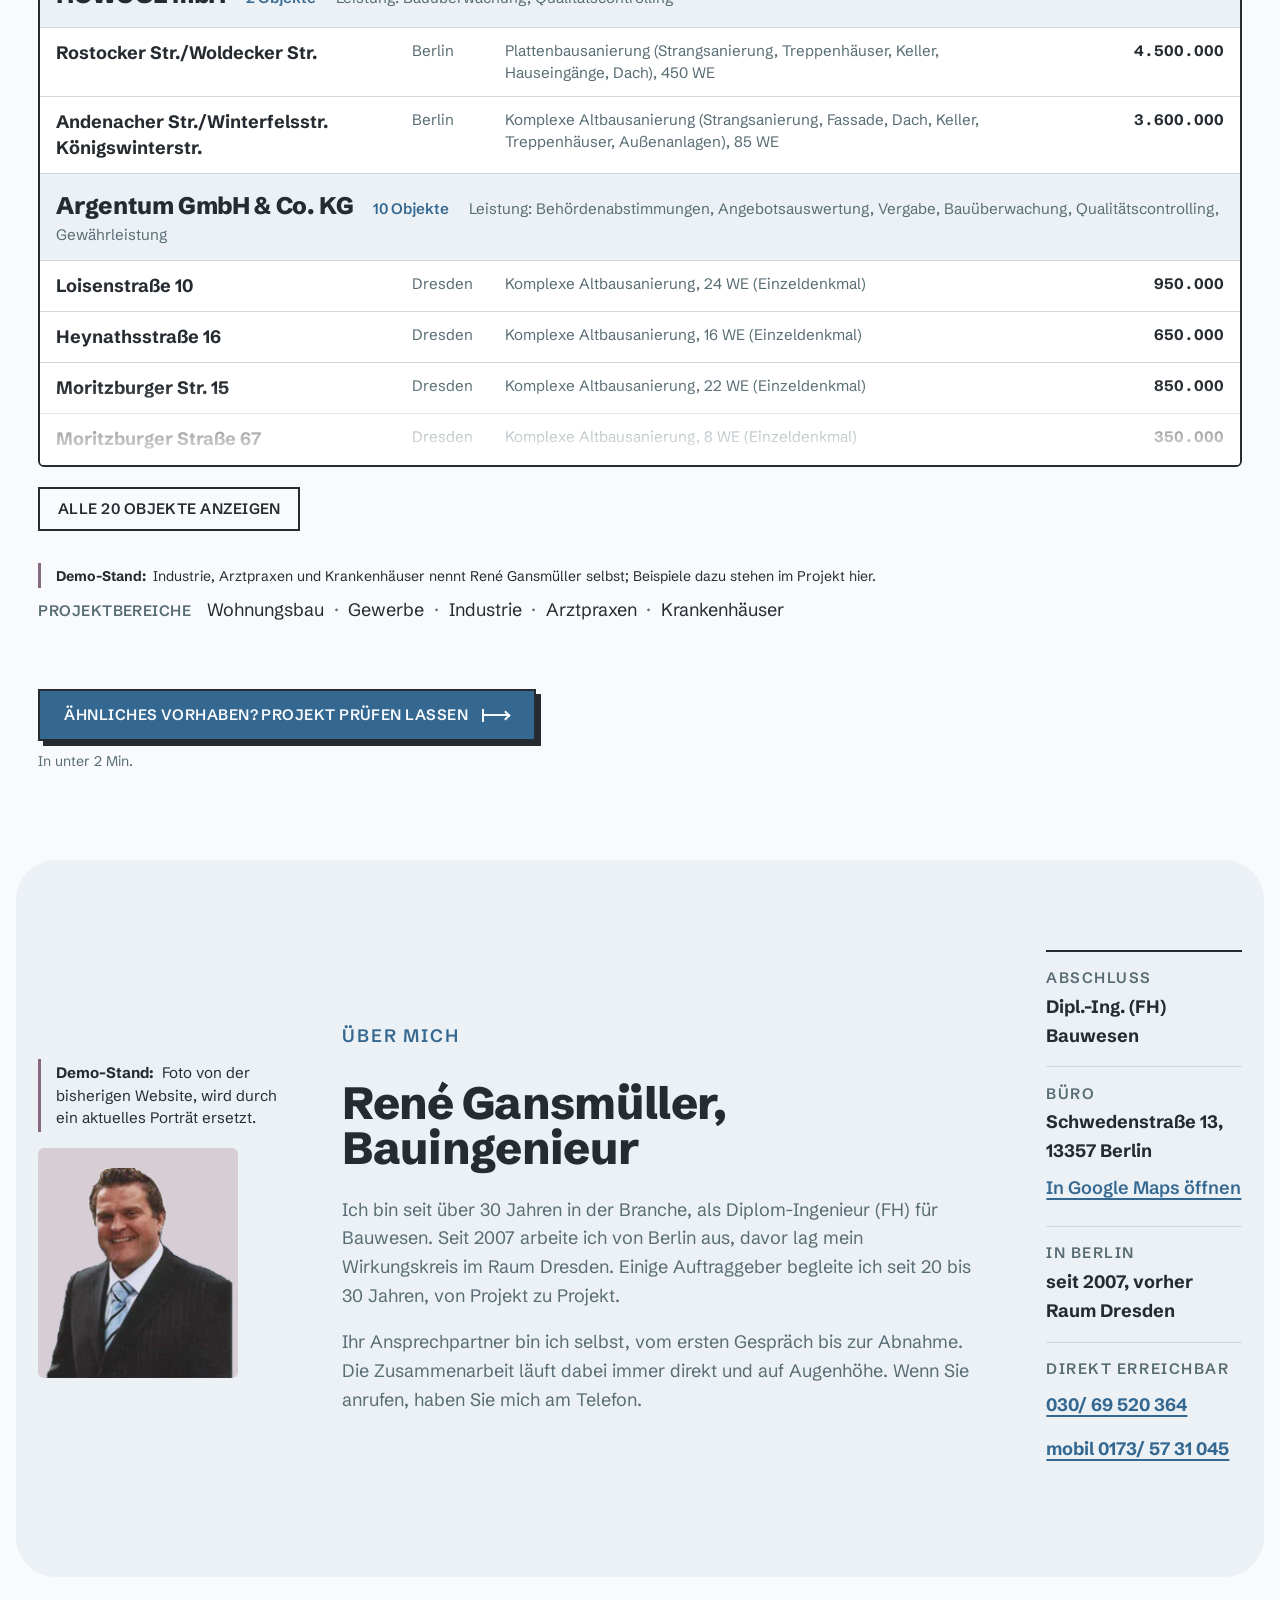
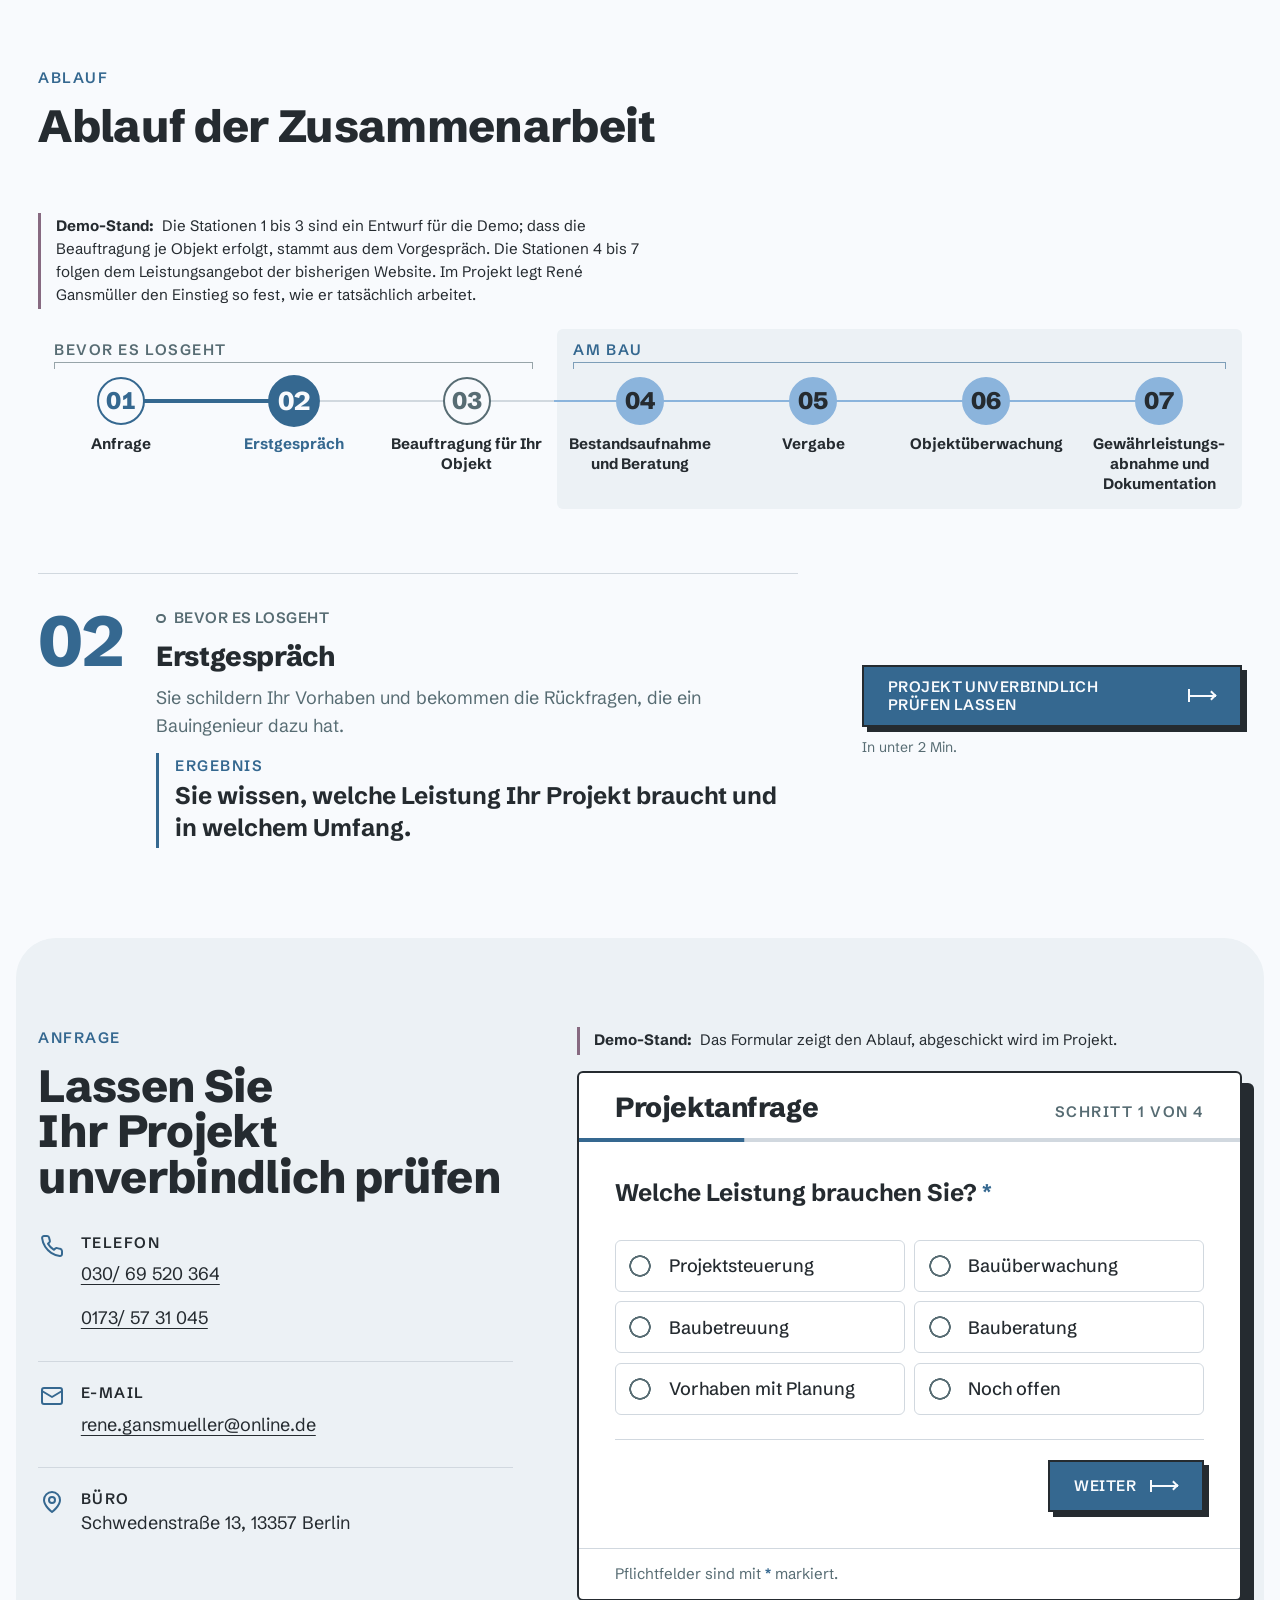
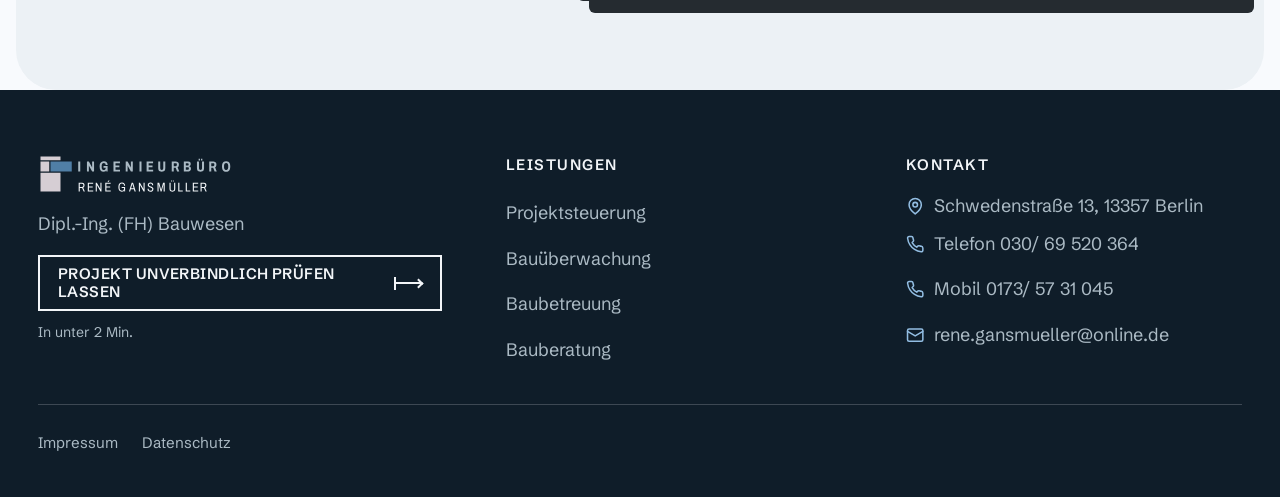
==== commit 33999b58: "Überarbeitung 5: mehr Luft unter dem Zeitstrahl, Stapel 3 s/8 s ohne Pause-Knopf Co-Authored-By: Cla" ====
--- a/site/index.html
+++ b/site/index.html
@@ -176,7 +176,6 @@
           <button class="stapel__knopf" type="button" data-stapel-zurueck aria-label="Vorherige Referenz"><svg viewBox="0 0 24 24" width="20" height="20" aria-hidden="true" focusable="false"><path d="M15 5l-7 7 7 7" fill="none" stroke="currentColor" stroke-width="2.25" stroke-linecap="square"/></svg></button>
           <p class="stapel__zaehler" aria-hidden="true"><span data-stapel-nr>1</span> / <span data-stapel-summe></span></p>
           <button class="stapel__knopf" type="button" data-stapel-vor aria-label="Nächste Referenz"><svg viewBox="0 0 24 24" width="20" height="20" aria-hidden="true" focusable="false"><path d="M9 5l7 7-7 7" fill="none" stroke="currentColor" stroke-width="2.25" stroke-linecap="square"/></svg></button>
-          <button class="stapel__knopf stapel__knopf--pause" type="button" data-stapel-pause aria-pressed="false" aria-label="Automatisches Weiterblättern anhalten"><svg class="stapel__icon-pause" viewBox="0 0 24 24" width="18" height="18" aria-hidden="true" focusable="false"><path d="M8 5v14M16 5v14" fill="none" stroke="currentColor" stroke-width="2.5"/></svg><svg class="stapel__icon-play" viewBox="0 0 24 24" width="18" height="18" aria-hidden="true" focusable="false"><path d="M7 5l12 7-12 7z" fill="currentColor"/></svg></button>
         </div>
         <p class="vh" aria-live="polite" aria-atomic="true" data-stapel-status></p>
       </div>
--- a/site/css/styles.css
+++ b/site/css/styles.css
@@ -573,10 +573,6 @@
 }
 .stapel__knopf:active { transform: scale(0.94); }
 @media (hover: hover) { .stapel__knopf:hover { background: var(--color-text); color: var(--color-bg); } }
-.stapel__knopf--pause { margin-left: 0.5rem; width: 2.75rem; height: 2.75rem; border-width: 1px; border-color: var(--color-text-muted); color: var(--color-text-muted); }
-.stapel__icon-play { display: none; }
-.stapel__knopf--pause[aria-pressed="true"] .stapel__icon-play { display: block; }
-.stapel__knopf--pause[aria-pressed="true"] .stapel__icon-pause { display: none; }
 .stapel__zaehler {
   min-width: 4.5ch;
   text-align: center;
@@ -1256,7 +1252,7 @@
 .zs-tabs { display: none; }
 @media (min-width: 900px) {
   .zeitstrahl--tabs .zs-gruppen { display: none; }
-  .zeitstrahl--tabs .zs-tabs { display: grid; gap: var(--space-m); }
+  .zeitstrahl--tabs .zs-tabs { display: grid; gap: var(--space-l); }
   .zeitstrahl--tabs { grid-template-columns: minmax(0, 1fr); }
   /* Zwei Phasen als getönte Flächen hinter den Stationen, Label oben.
      Die Linie läuft in der zweiten Zeile: gestrichelt bis zwischen 03 und 04,
@@ -1360,7 +1356,9 @@
     grid-template-columns: auto minmax(0, 1fr);
     column-gap: var(--space-m);
     row-gap: 0.75rem;
-    padding: var(--space-s) 0 0;
+    /* Haarlinie trennt Zeitstrahl und Detailfeld (Wunsch Bruno, Überarbeitung 5) */
+    padding: var(--space-m) 0 0;
+    border-top: 1px solid var(--color-border);
   }
   .zs-panel:focus-visible { outline: 3px solid var(--color-focus); outline-offset: 4px; }
   .zs-panel__nr { font-size: clamp(3rem, 2rem + 3vw, 5.5rem); font-weight: var(--weight-display); line-height: 1; letter-spacing: var(--tracking-display); color: var(--color-primary-strong); }
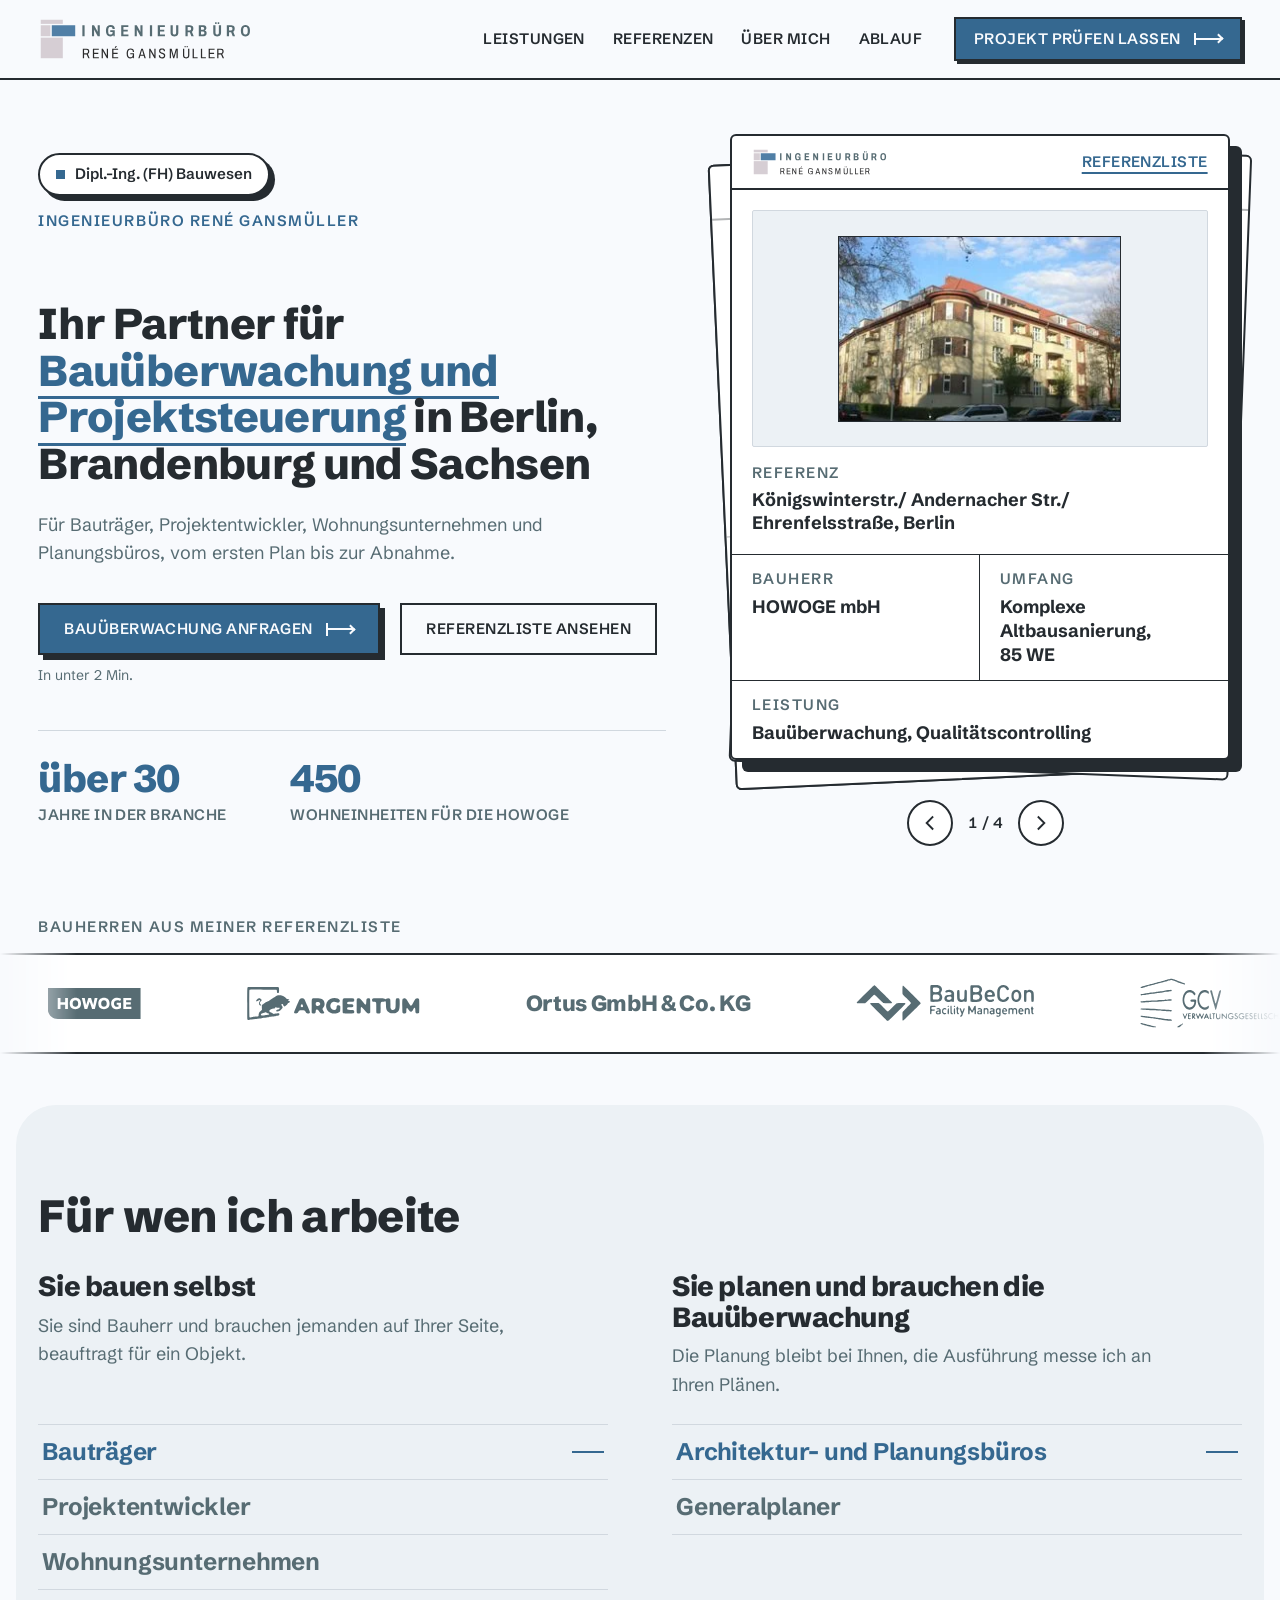
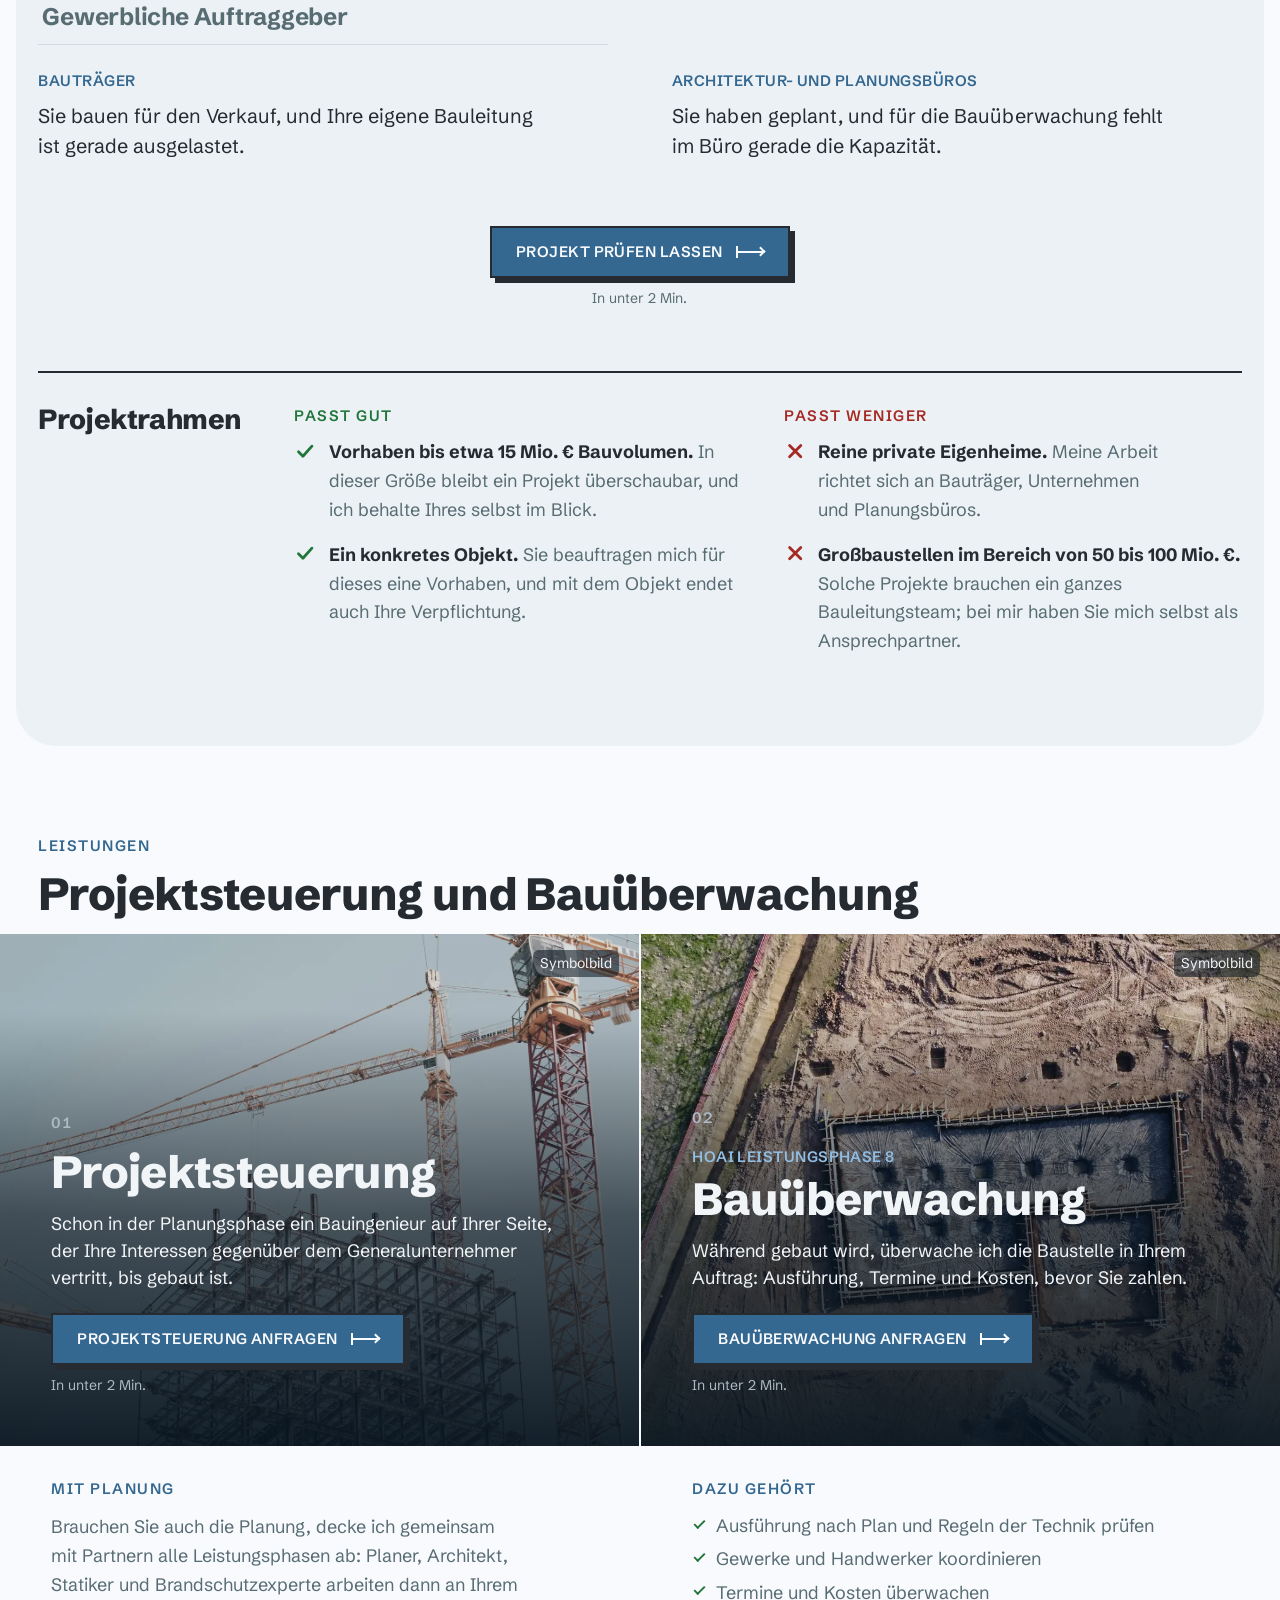
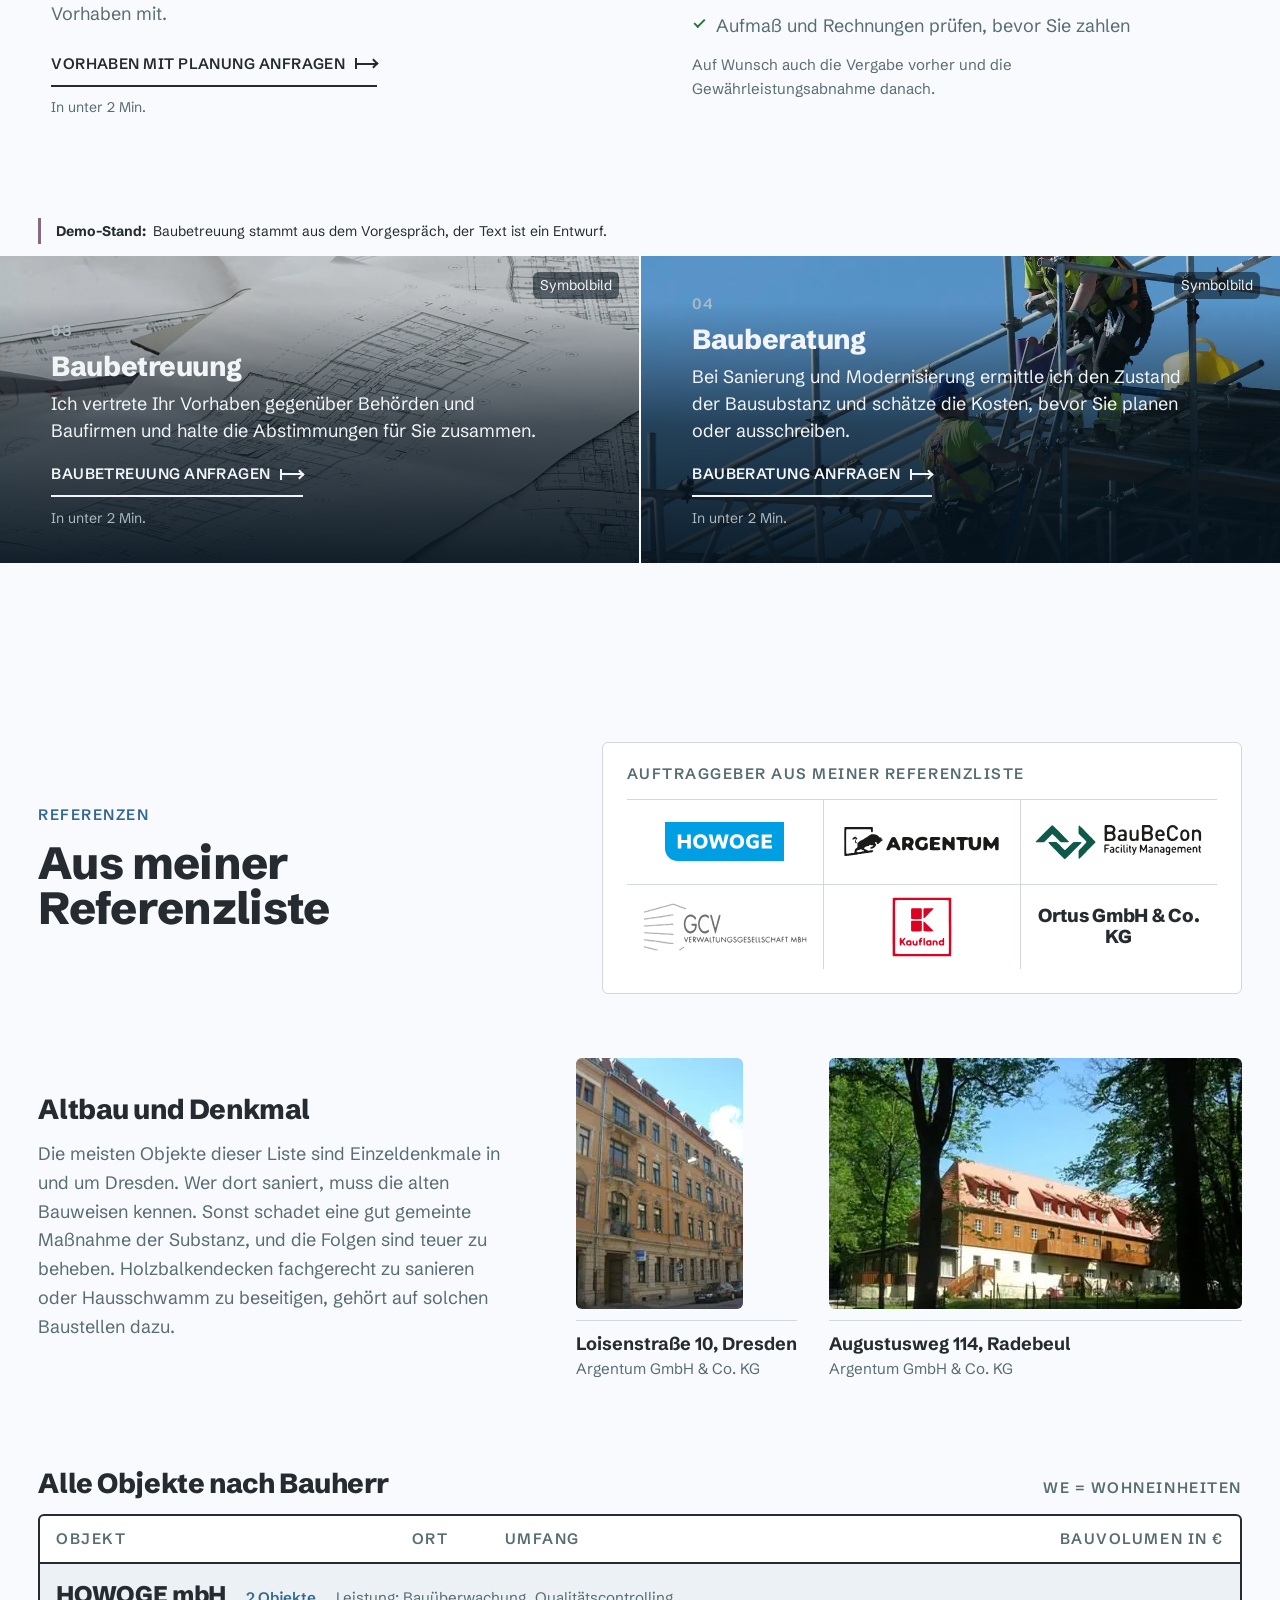
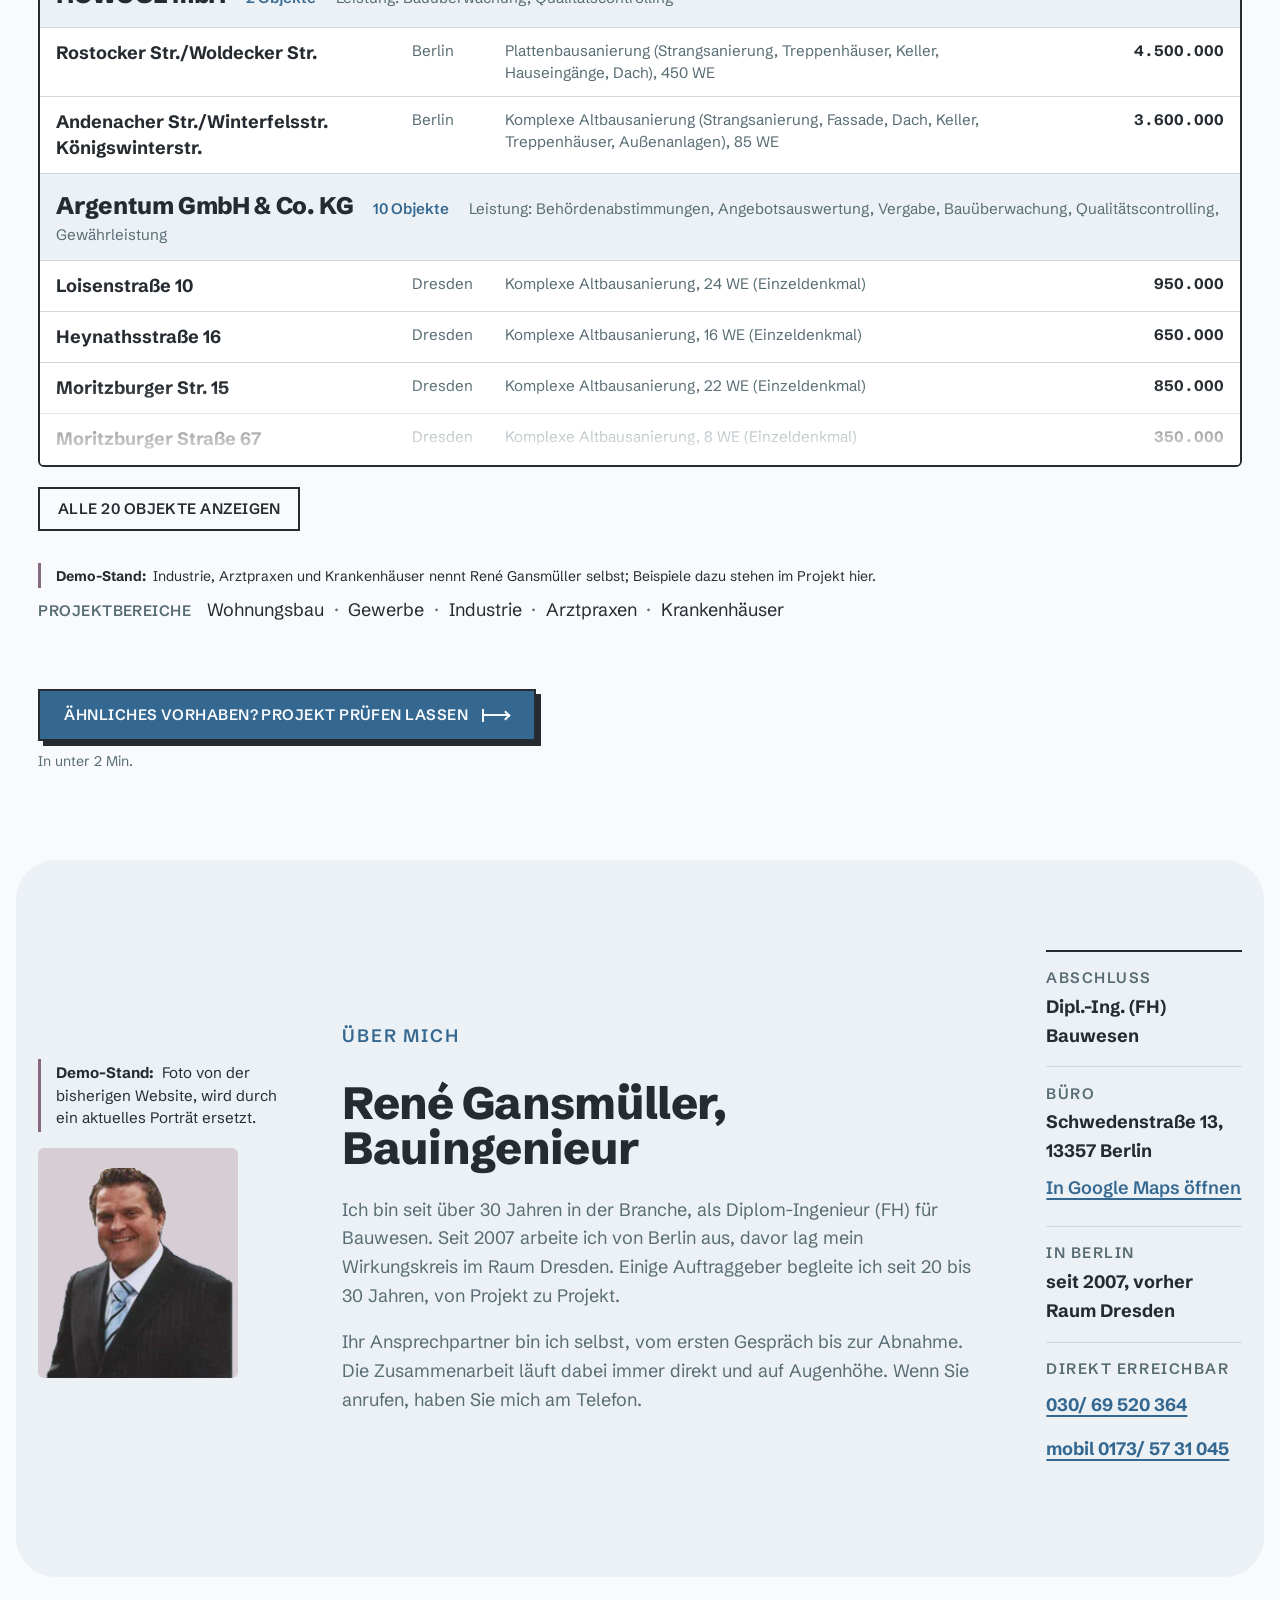
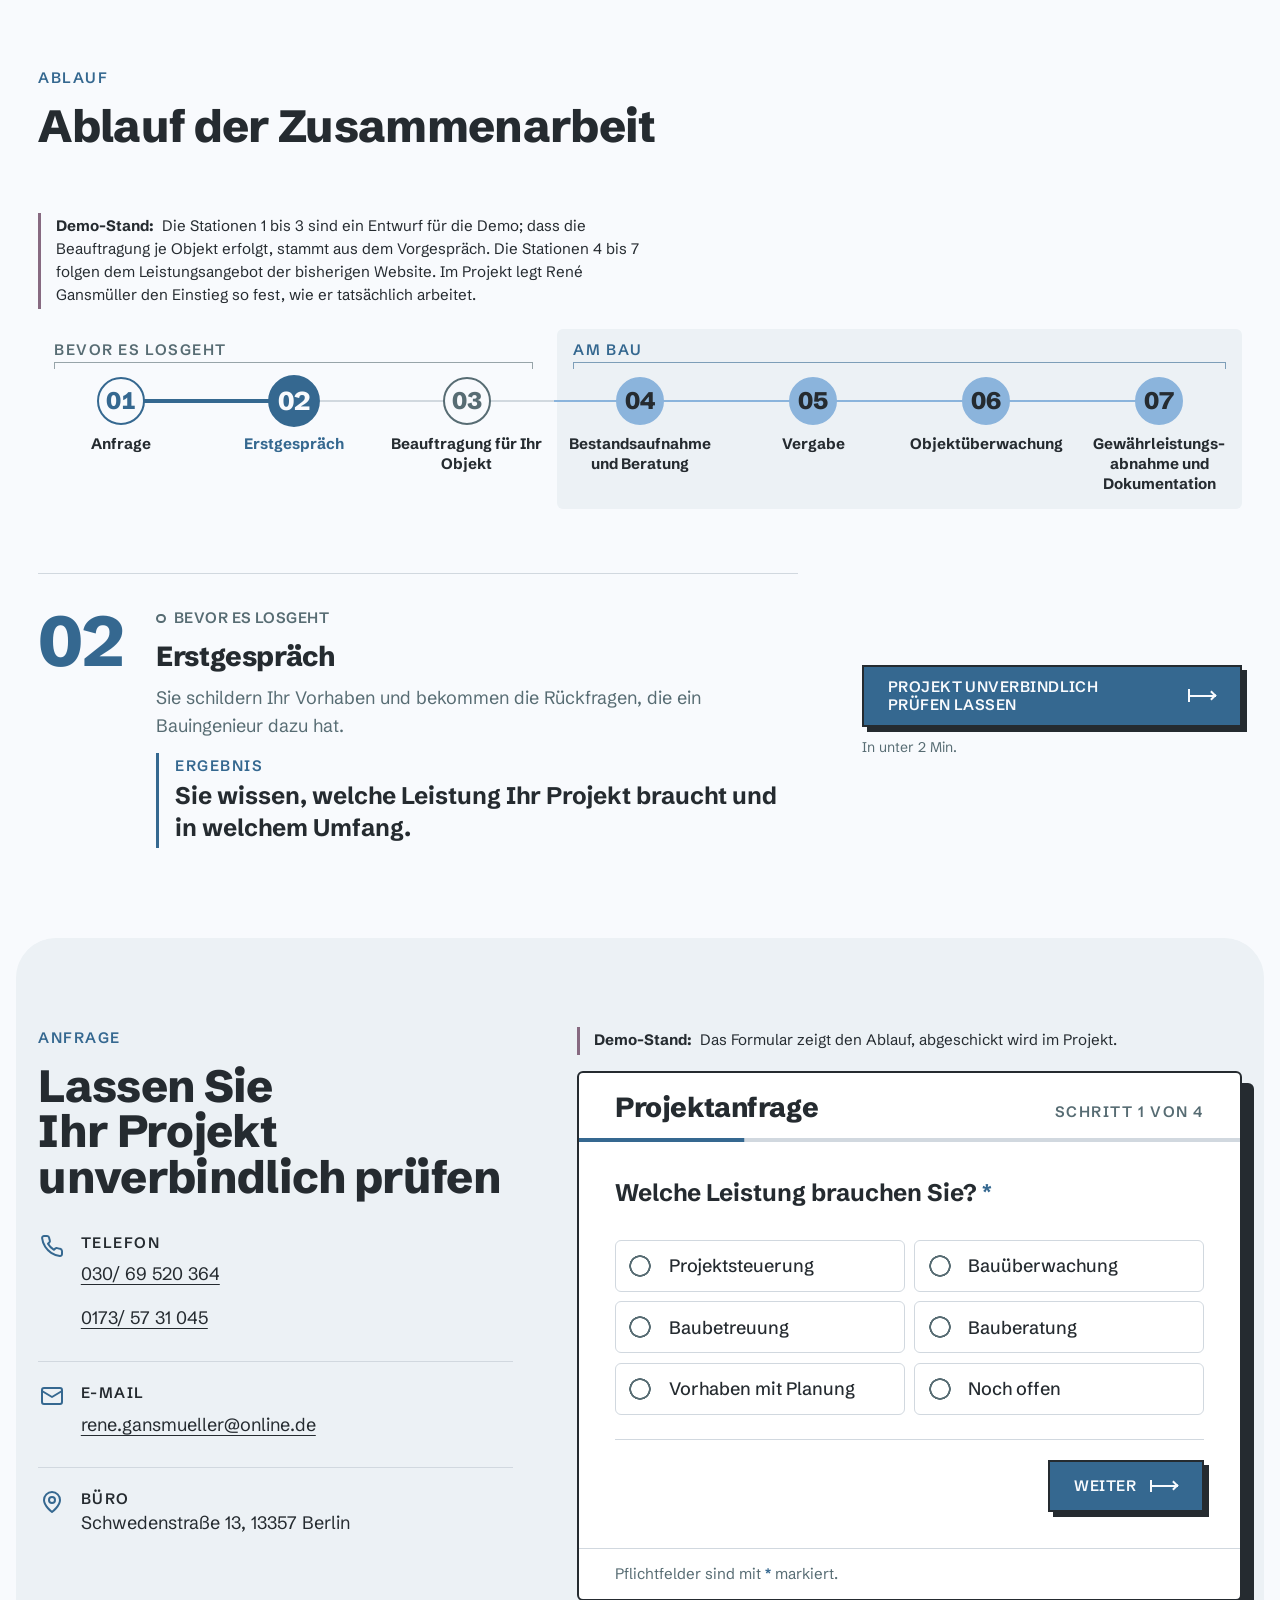
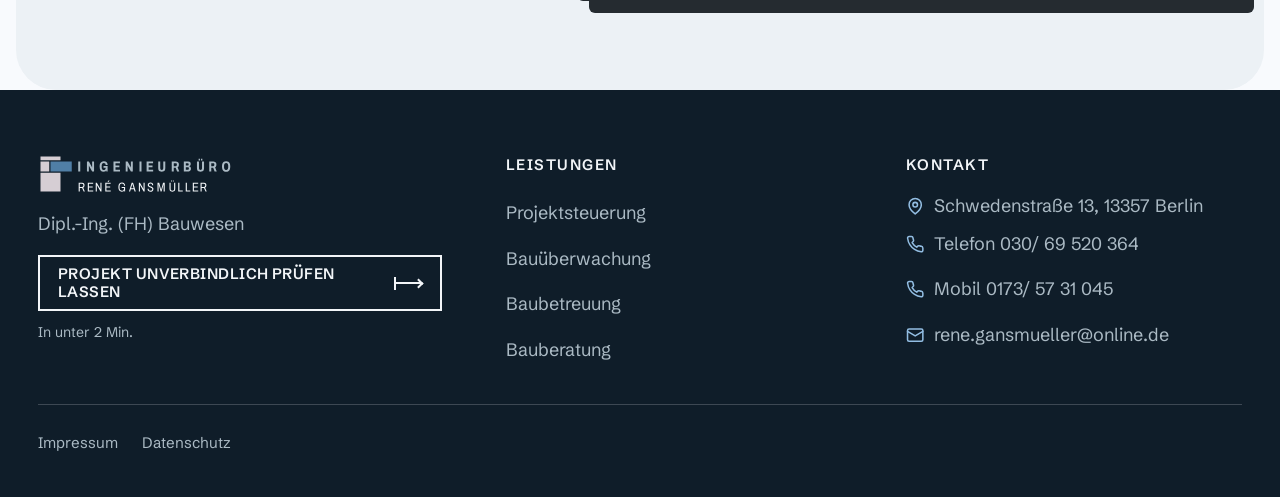
==== commit cd78fe68: "Code-Kommentare ohne internen Namen (Closing-Befund B19) Co-Authored-By: Claude Opus 5.5 <noreply@an" ====
--- a/site/index.html
+++ b/site/index.html
@@ -76,7 +76,7 @@
 <main id="top" tabindex="-1">
 
   <!-- 1 · HERO – füllt auf dem Desktop allein den ersten Bildschirm, das
-       Bauherren-Band folgt direkt darunter (Bruno, Überarbeitung 4).
+       Bauherren-Band folgt direkt darunter (Überarbeitung 4).
        Rechts ein Karten-Stapel mit Referenzen. Quellen: Objekt, Bauherr, Umfang,
        Leistung: Referenzliste.pdf (Leistung je Bauherr wie im Register); Fotos:
        Altseite 4.html, in nativer Größe oder kleiner; Titel: Impressum;
@@ -672,7 +672,7 @@
   </section>
 
   <!-- 8 · ANFRAGE-FUNNEL – docs/FUNNEL.md, DEMO-SPEC: zwei Pflichtfragen plus Kontakt.
-       Dazu der Leistungsschritt vorn (Bruno, Überarbeitung 4); was über einen
+       Dazu der Leistungsschritt vorn (Überarbeitung 4); was über einen
        Button (?leistung=, ?auftraggeber=) schon feststeht, wird übersprungen. -->
   <section class="layout" id="anfrage" aria-labelledby="anfrage-titel">
     <div class="full panel abschnitt layout">
--- a/site/css/styles.css
+++ b/site/css/styles.css
@@ -206,7 +206,7 @@
 
 .aktionen { display: flex; flex-wrap: wrap; align-items: flex-start; gap: 1rem 1.25rem; }
 
-/* Mikro-Claim unter jedem CTA zum Formular (Bruno): überall gleich */
+/* Mikro-Claim unter jedem CTA zum Formular: überall gleich */
 .cta-mit-claim { display: inline-flex; flex-direction: column; align-items: flex-start; gap: 0.7rem; }
 .cta-claim { font-size: 0.875rem; line-height: 1.3; color: var(--color-text-muted); }
 .cta-mit-claim--dunkel .cta-claim { color: var(--color-text-muted-on-dark); }
@@ -839,7 +839,7 @@
   max-width: 44rem;
 }
 /* Alle Kacheln und die Spalten darunter: derselbe Innenabstand zur linken
-   Bildkante (Bruno, Überarbeitung 3), unabhängig von der Seitenspur. */
+   Bildkante (Überarbeitung 3), unabhängig von der Seitenspur. */
 .leistung-details__spalte > p:not(.label) { max-width: 46ch; }
 .leistung-details .label { color: var(--color-primary-strong); }
 .haken-liste { list-style: none; display: grid; gap: 0.45rem; }
@@ -1356,7 +1356,7 @@
     grid-template-columns: auto minmax(0, 1fr);
     column-gap: var(--space-m);
     row-gap: 0.75rem;
-    /* Haarlinie trennt Zeitstrahl und Detailfeld (Wunsch Bruno, Überarbeitung 5) */
+    /* Haarlinie trennt Zeitstrahl und Detailfeld (Überarbeitung 5) */
     padding: var(--space-m) 0 0;
     border-top: 1px solid var(--color-border);
   }
